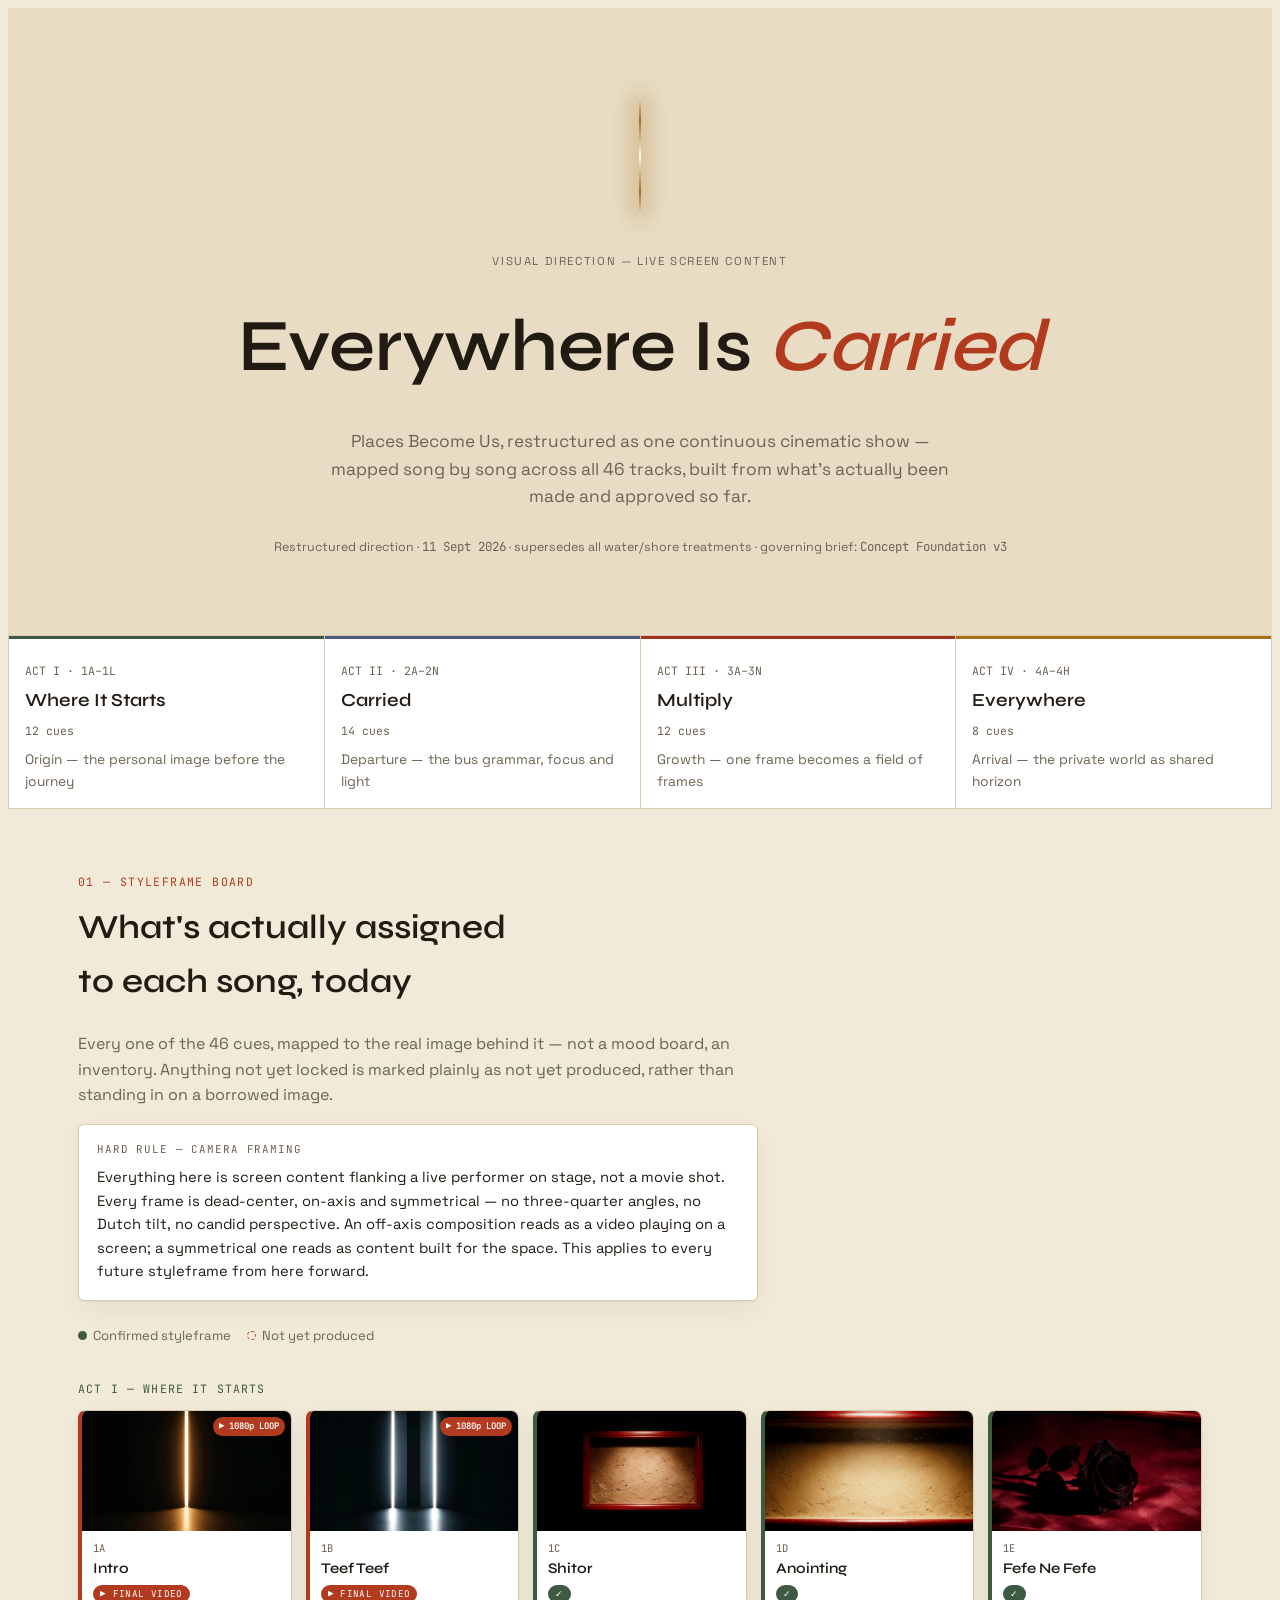
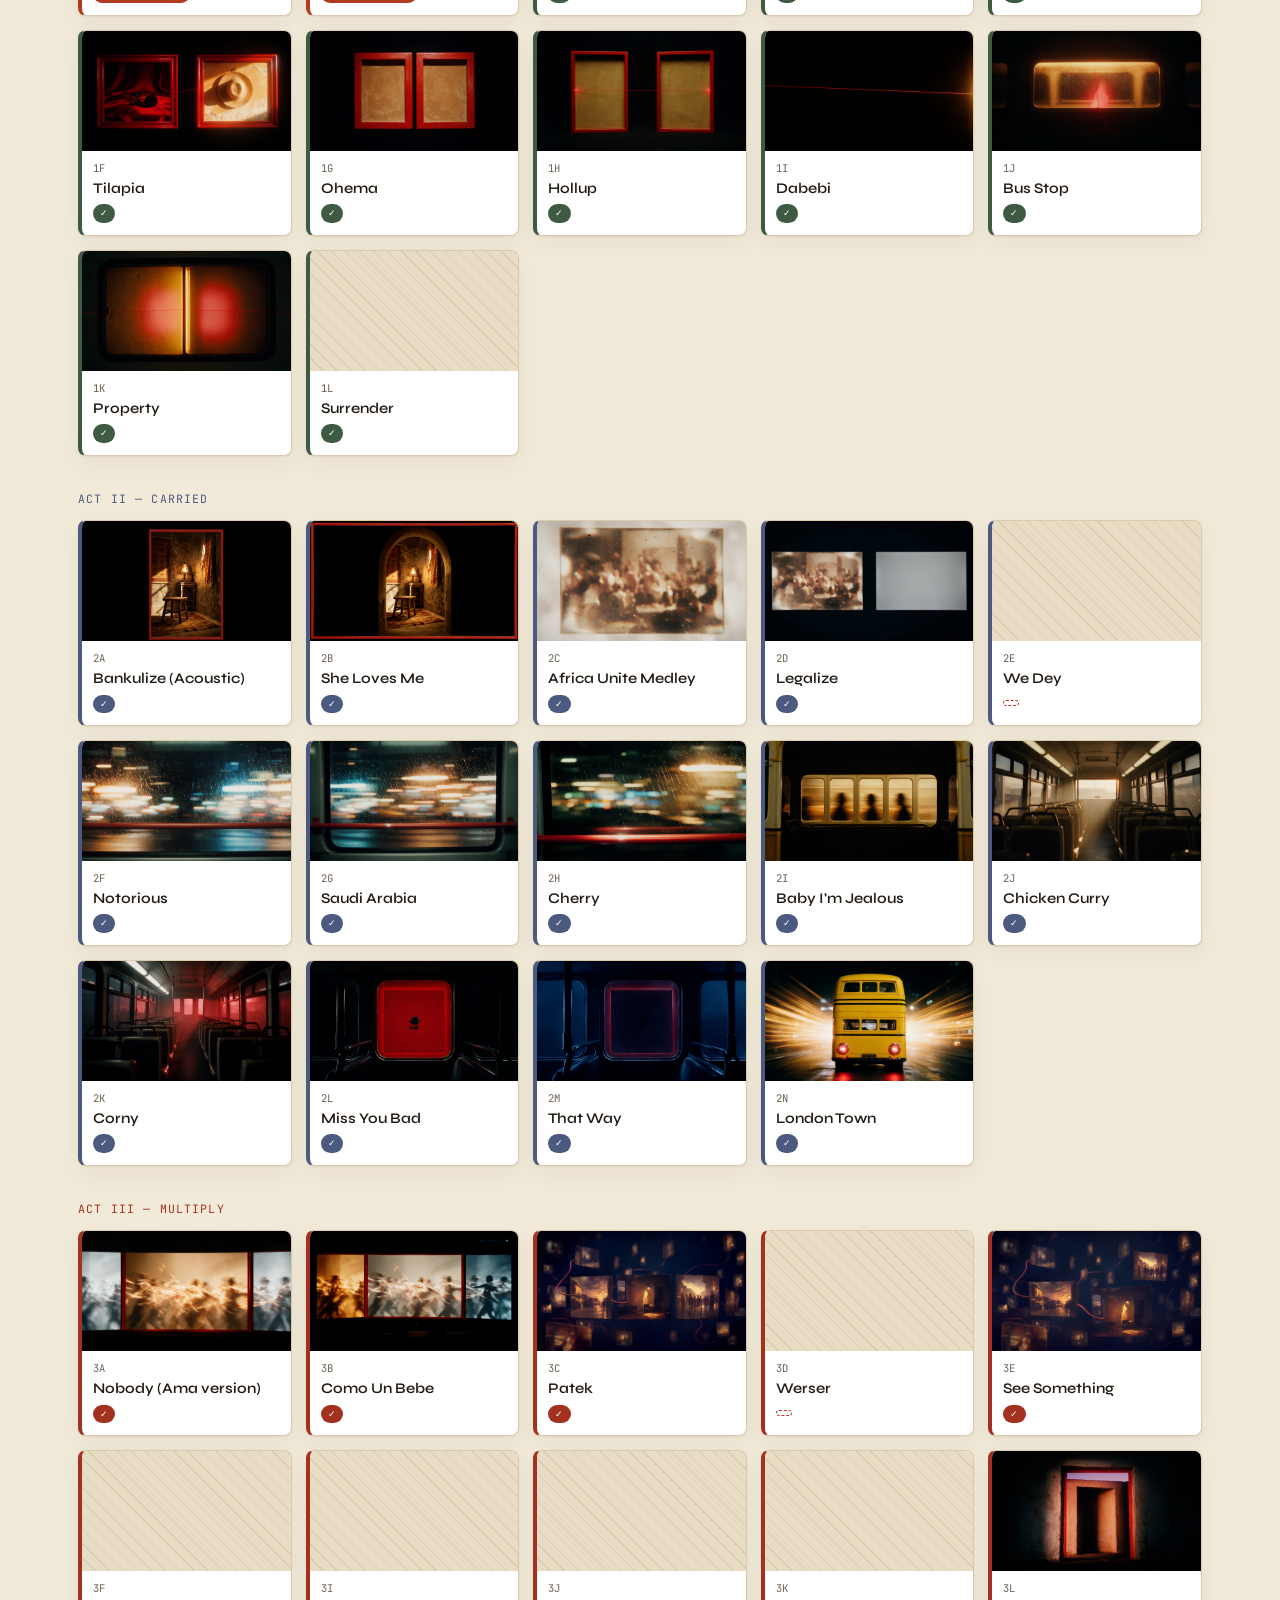
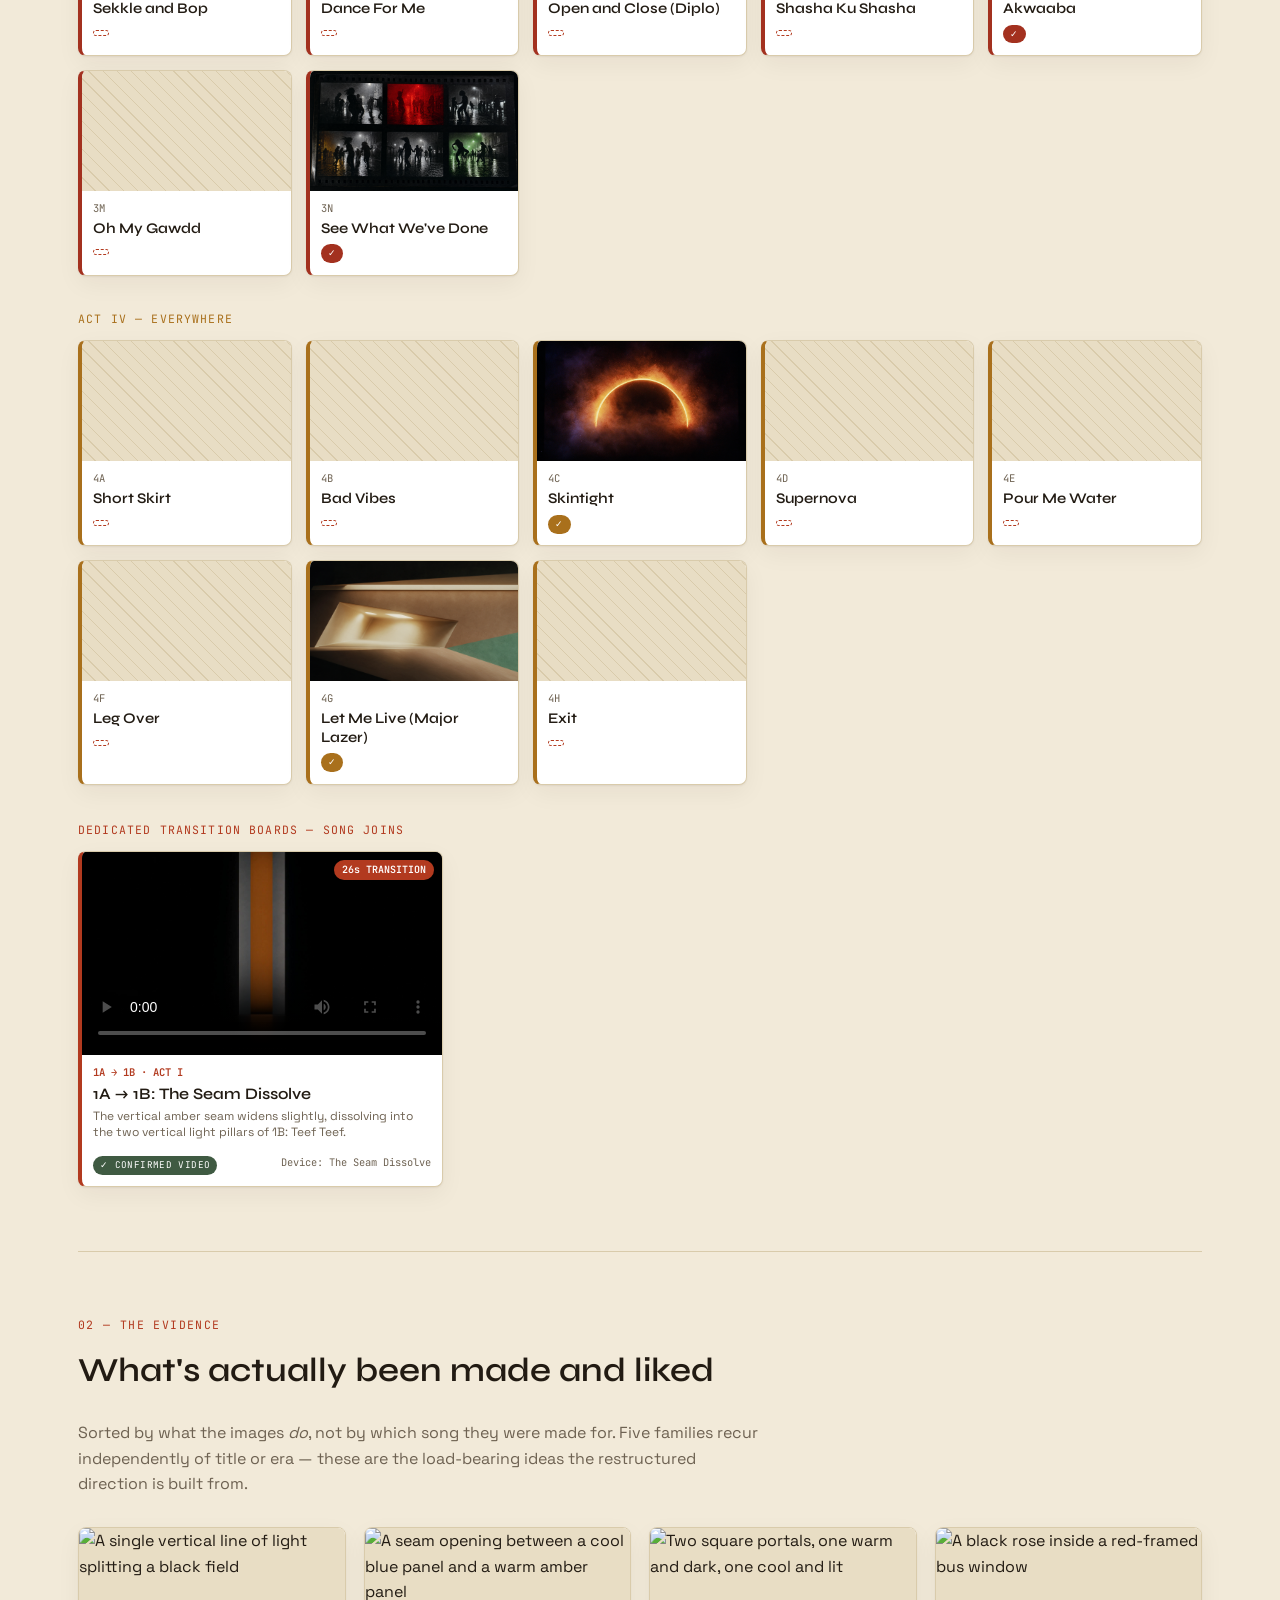
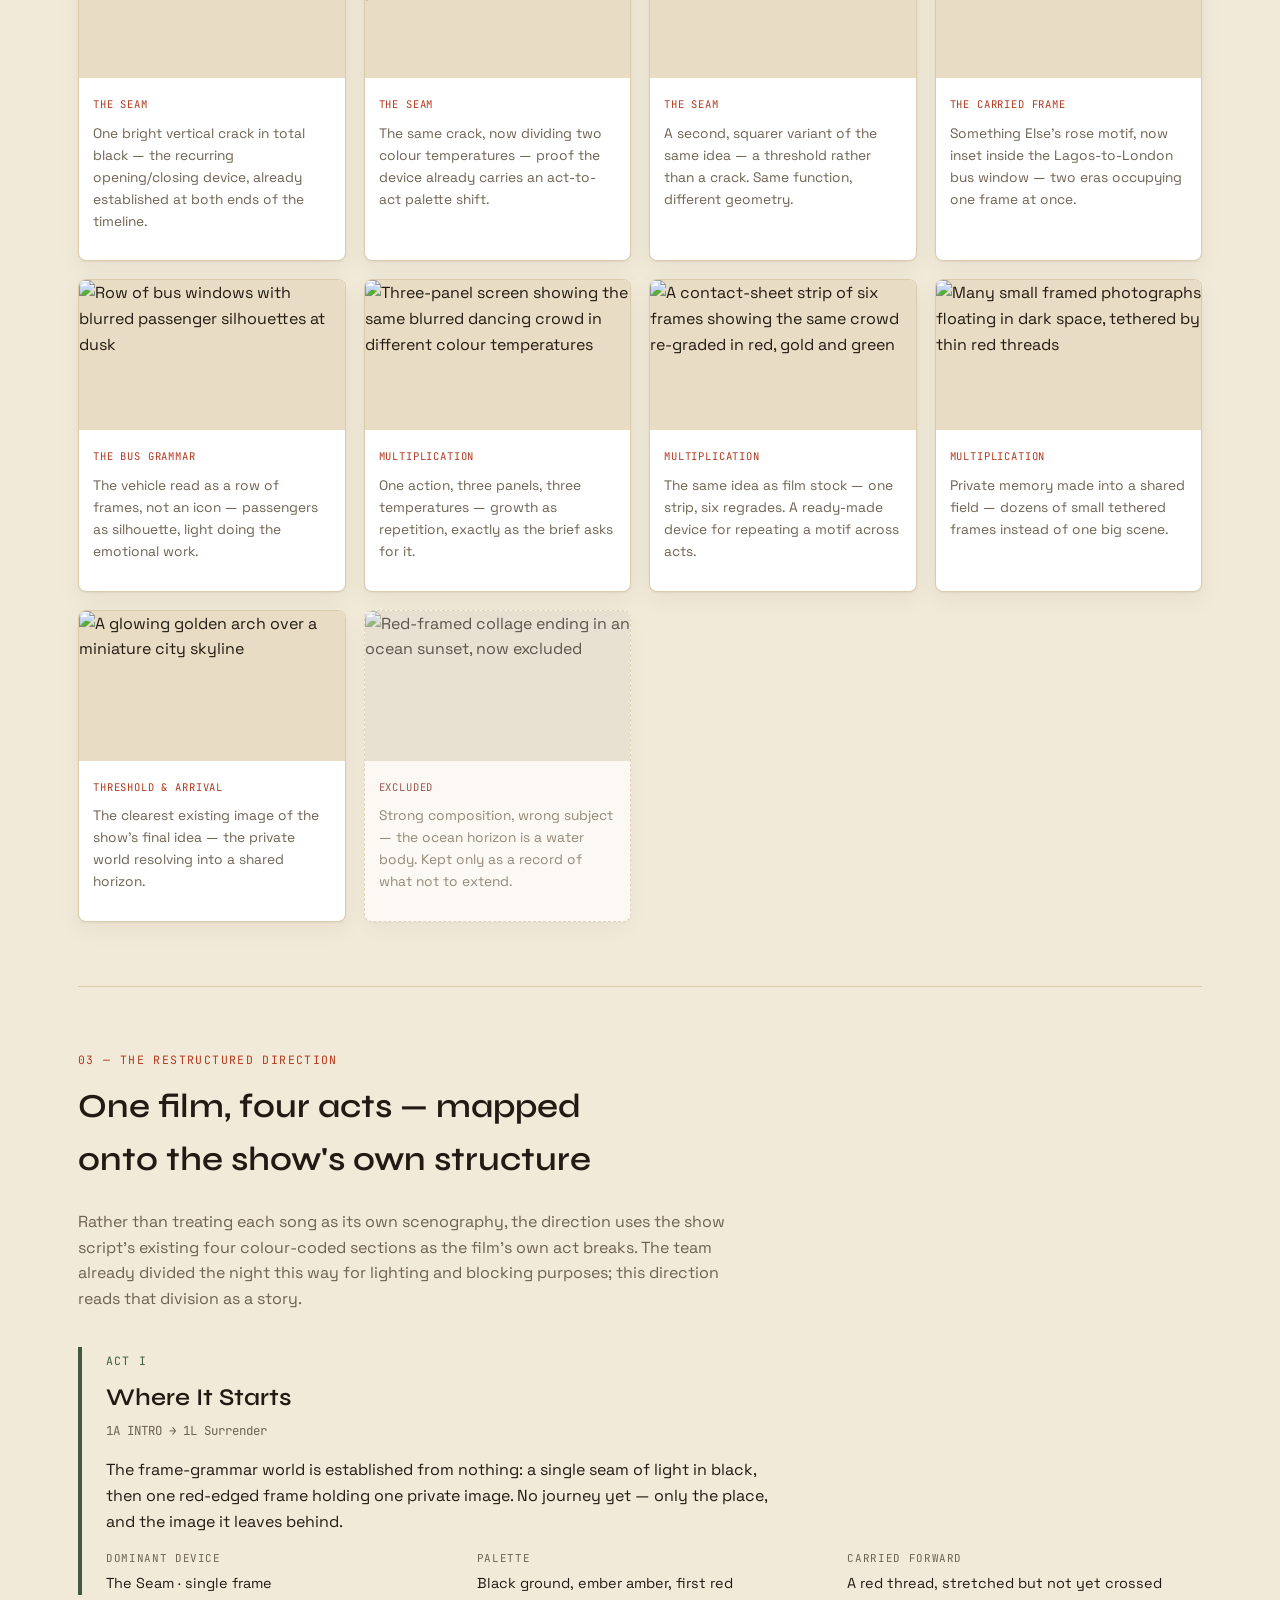
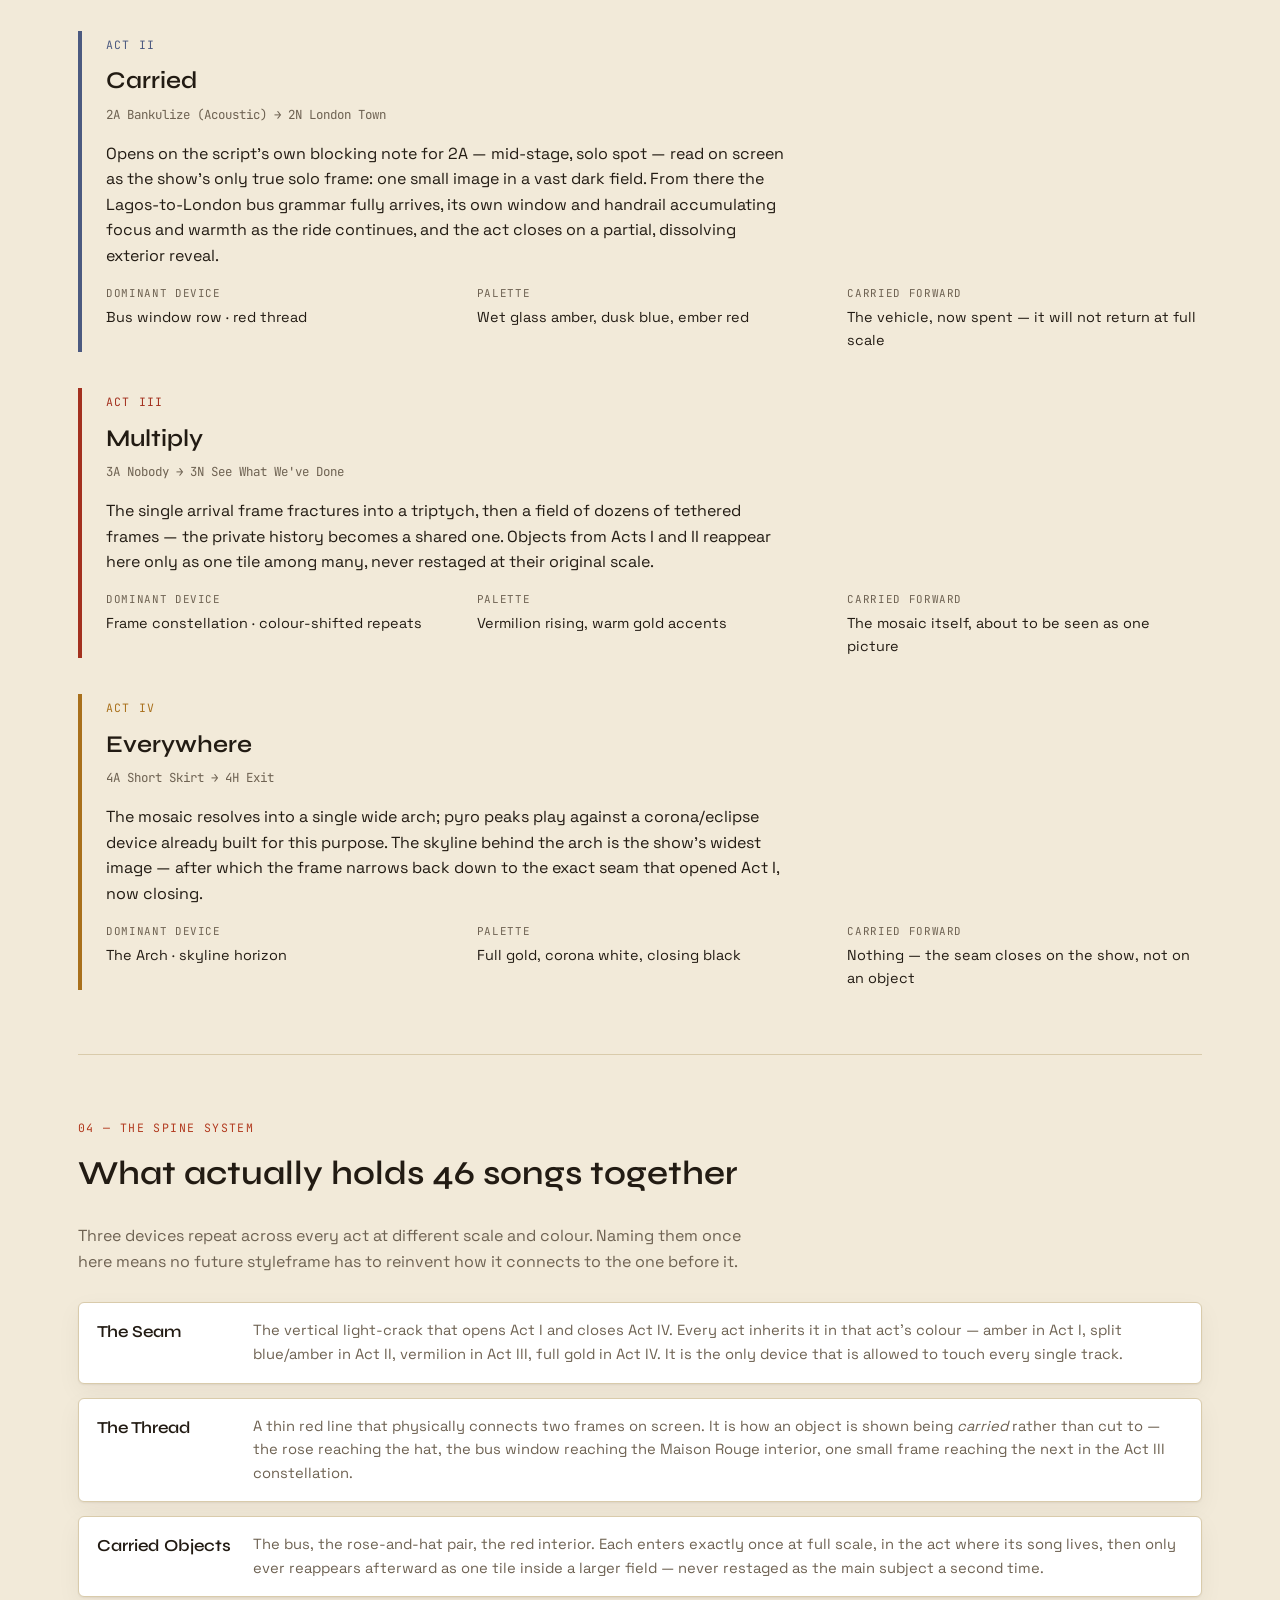
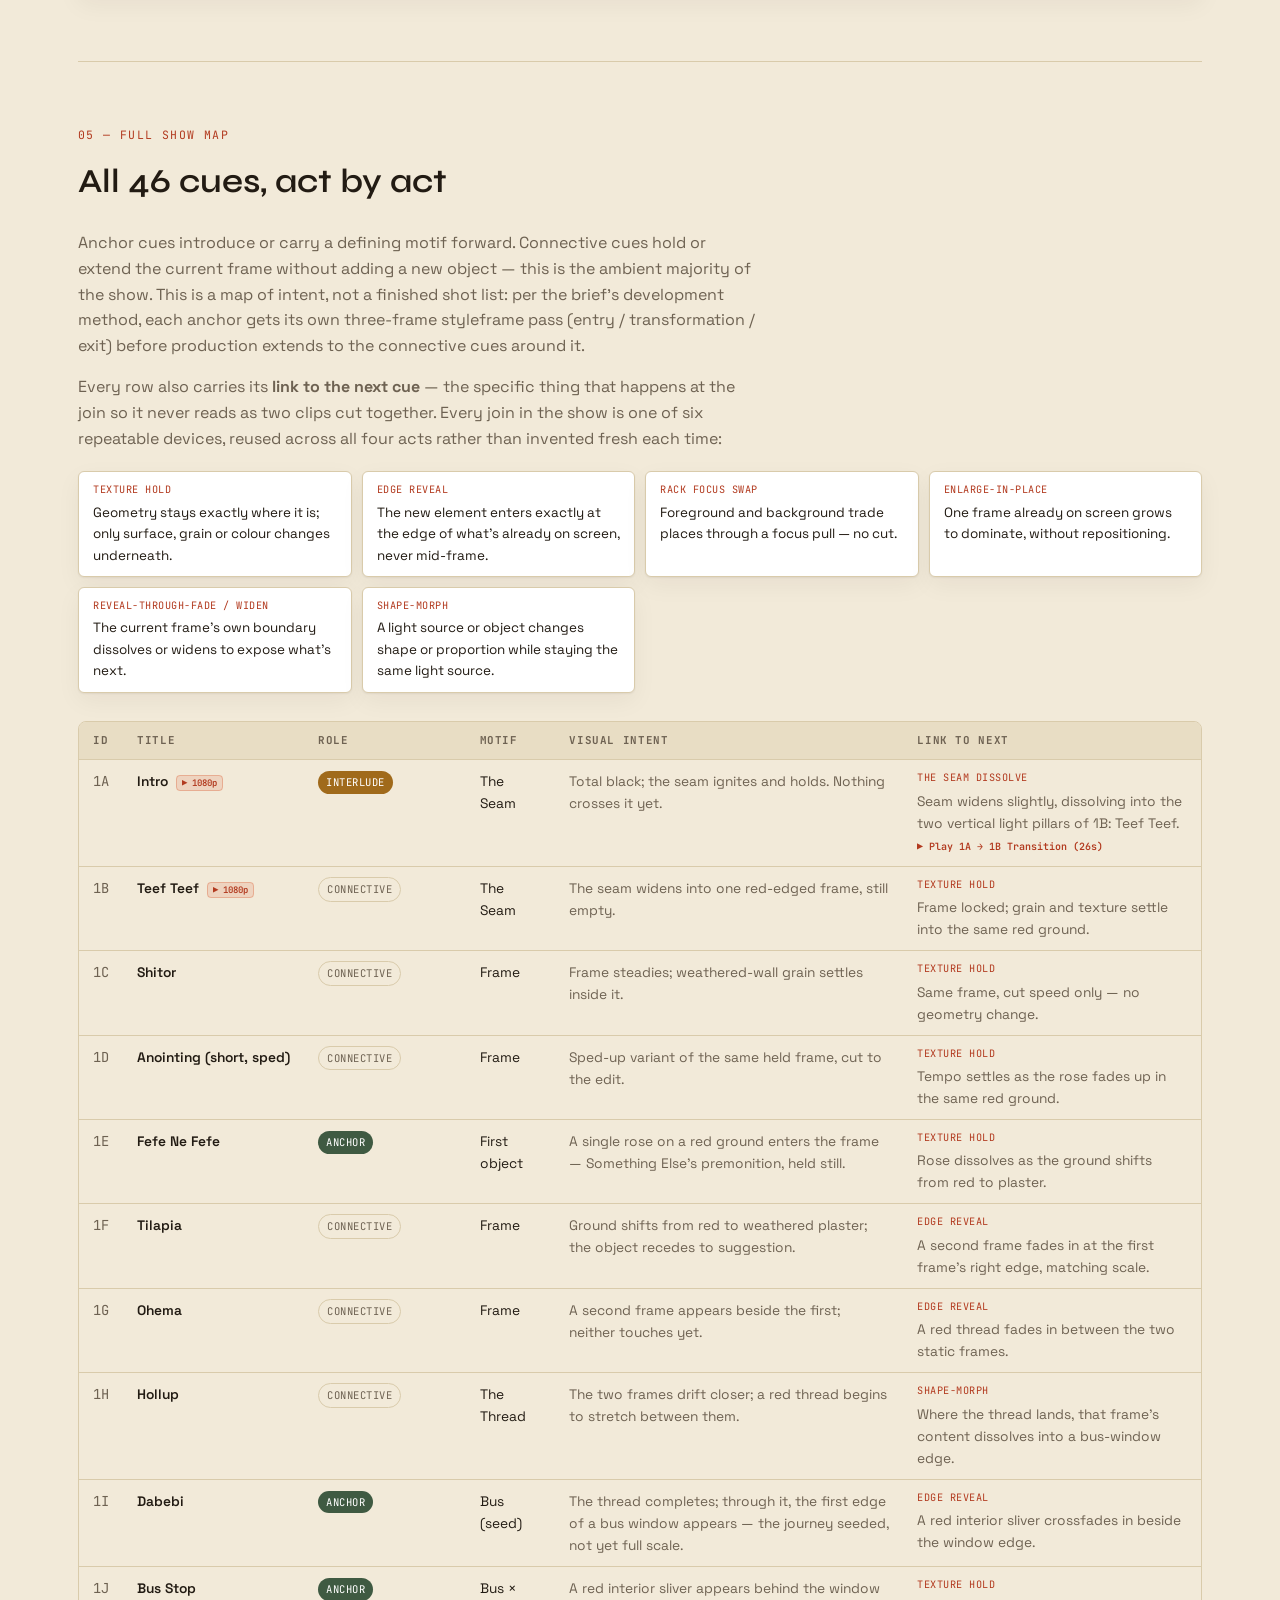
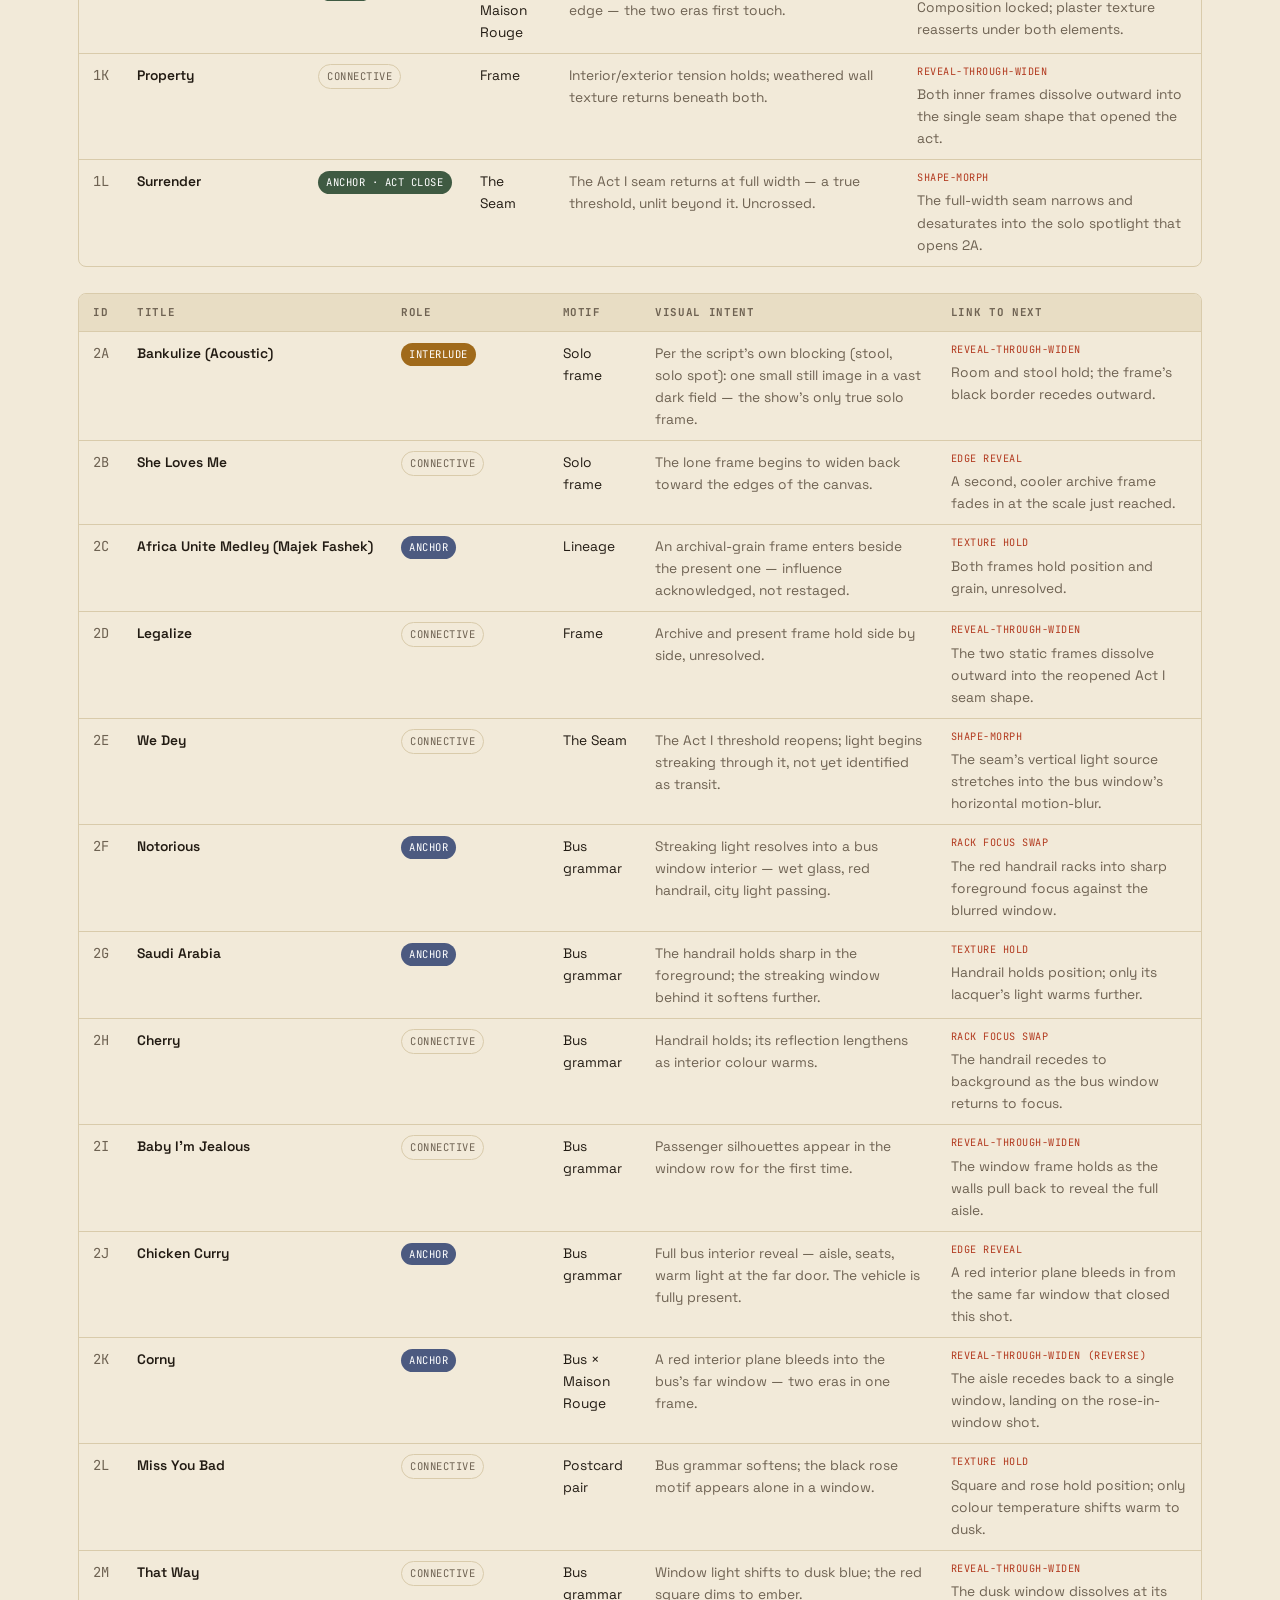
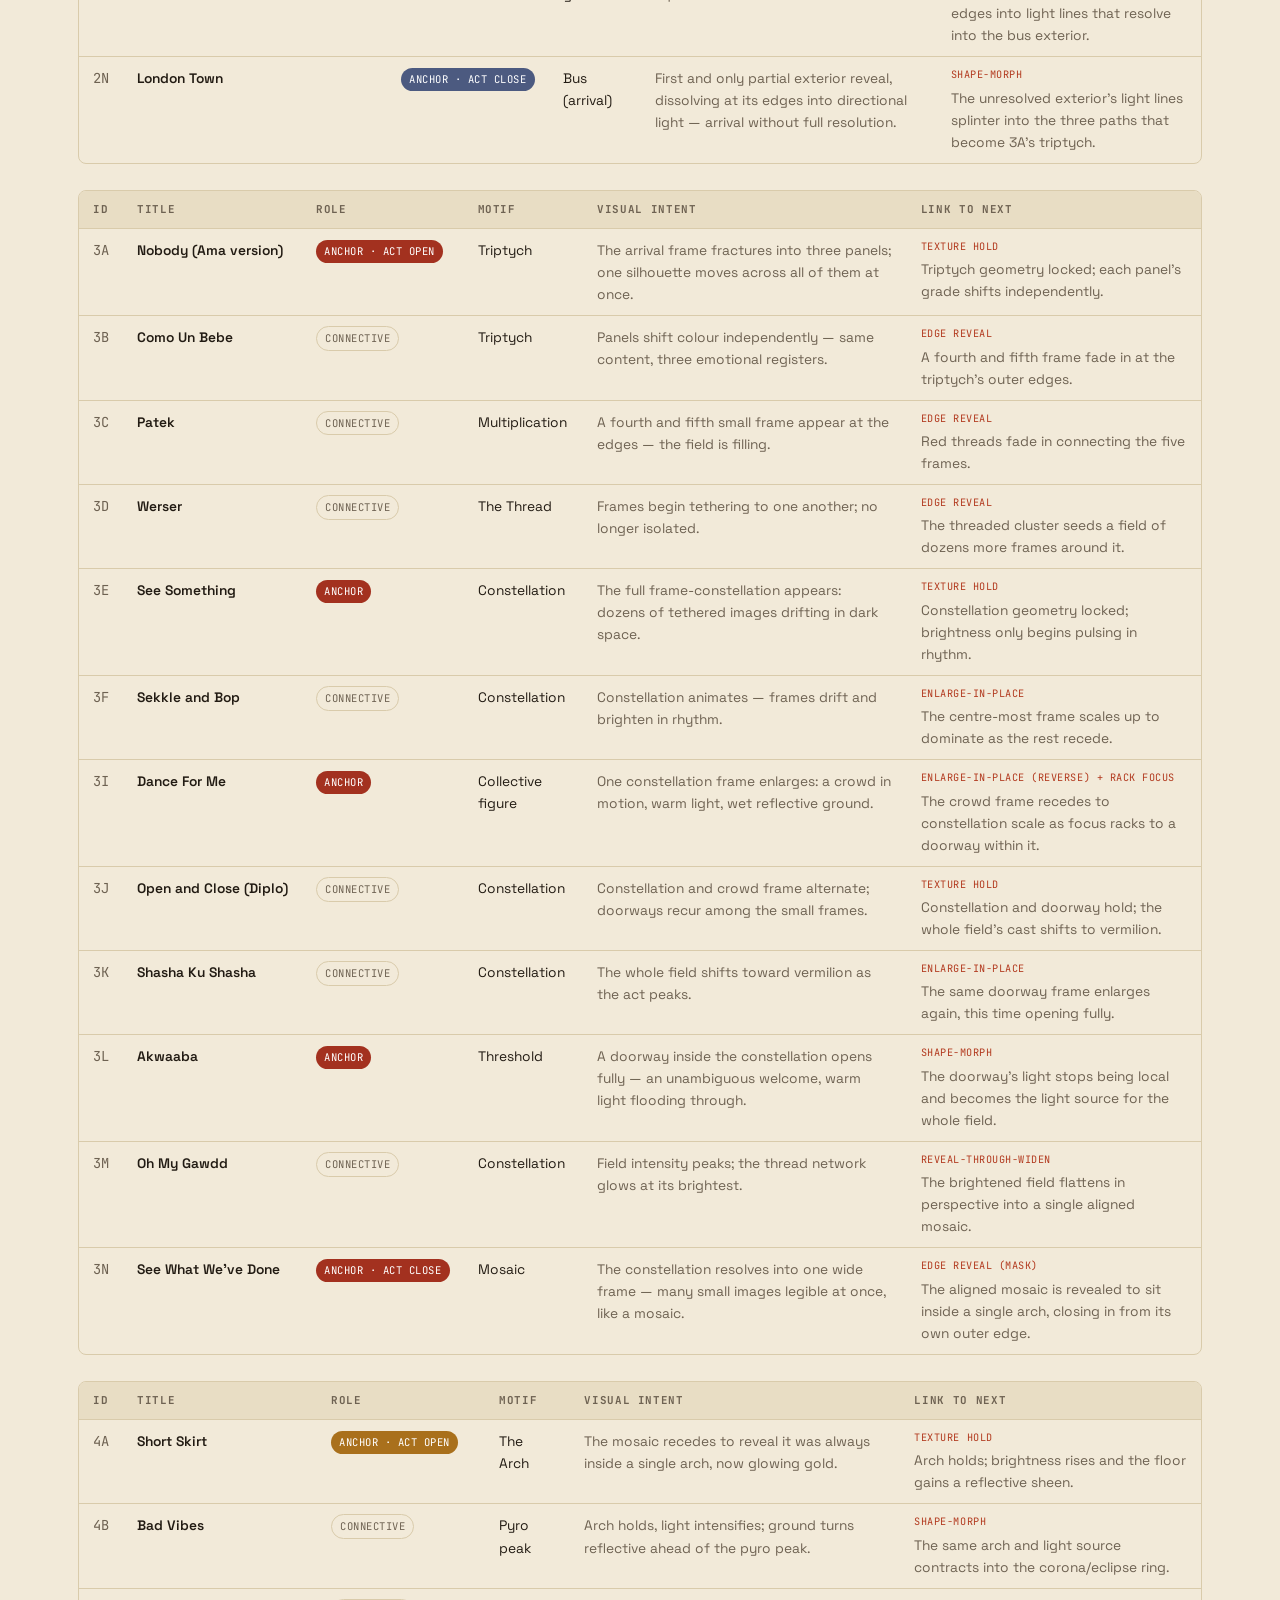
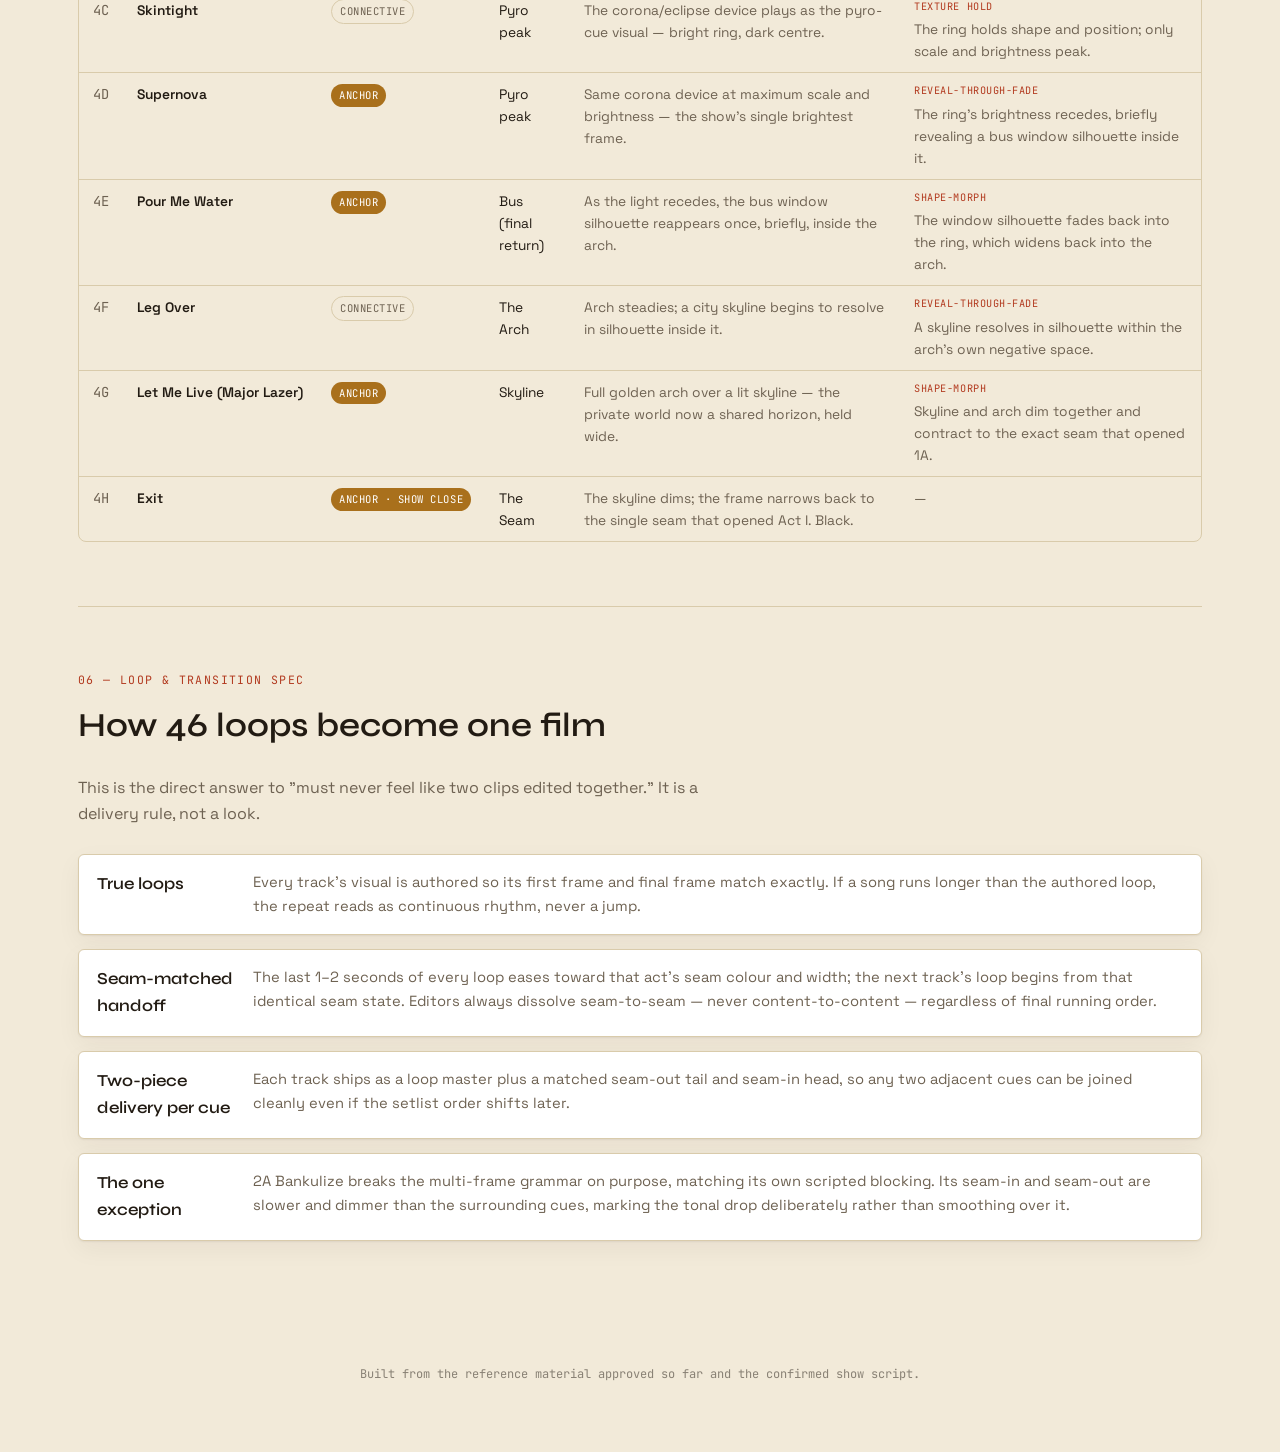
==== everywhere-is-carried.html @ 82259cdb "Add final video loops (1A, 1B) and dedicated Transition Board (1A -> 1B)" ====
<!DOCTYPE html>
<html lang="en">
<head>
  <meta charset="utf-8" />
  <meta name="viewport" content="width=device-width, initial-scale=1" />
<title>Everywhere Is Carried</title>
<link rel="preconnect" href="https://fonts.googleapis.com">
<link rel="preconnect" href="https://fonts.gstatic.com" crossorigin>
<link href="https://fonts.googleapis.com/css2?family=JetBrains+Mono:wght@300;400;500;600&family=Space+Grotesk:wght@300;400;500;600;700&family=Syne:wght@400;500;600;700;800&display=swap" rel="stylesheet">
<style>
  :root{
    --bg:#f2ead9;
    --bg-raised:#ffffff;
    --bg-sunken:#e8ddc4;
    --ink:#221b13;
    --ink-dim:#6e6252;
    --rule:#d9cbab;
    --vermilion:#b23a1f;
    --red:#7c1c1c;
    --amber:#a06a1b;
    --dusk:#3d5266;
    --act1:#3f5a42;
    --act2:#4c5a80;
    --act3:#a3311f;
    --act4:#a9701c;
    --chip-bg: rgba(0,0,0,.05);
    --shadow: 0 1px 2px rgba(30,20,10,.06), 0 8px 24px rgba(30,20,10,.05);
  }
  @media (prefers-color-scheme: dark){
    :root:not([data-theme="light"]){
      --bg:#0b0a08;
      --bg-raised:#161310;
      --bg-sunken:#000000;
      --ink:#f1e9da;
      --ink-dim:#a89a86;
      --rule:#2b2620;
      --vermilion:#d8532a;
      --red:#c2453a;
      --amber:#e3ac52;
      --dusk:#8ea3bd;
      --act1:#7fa87f;
      --act2:#9aa8d6;
      --act3:#d8543f;
      --act4:#e3ac52;
      --chip-bg: rgba(255,255,255,.07);
      --shadow: 0 1px 2px rgba(0,0,0,.4), 0 12px 30px rgba(0,0,0,.35);
    }
  }
  :root[data-theme="dark"]{
    --bg:#0b0a08;
    --bg-raised:#161310;
    --bg-sunken:#000000;
    --ink:#f1e9da;
    --ink-dim:#a89a86;
    --rule:#2b2620;
    --vermilion:#d8532a;
    --red:#c2453a;
    --amber:#e3ac52;
    --dusk:#8ea3bd;
    --act1:#7fa87f;
    --act2:#9aa8d6;
    --act3:#d8543f;
    --act4:#e3ac52;
    --chip-bg: rgba(255,255,255,.07);
    --shadow: 0 1px 2px rgba(0,0,0,.4), 0 12px 30px rgba(0,0,0,.35);
  }

  *{box-sizing:border-box;}
  body{
    background:var(--bg);
    color:var(--ink);
    font-family:"Space Grotesk",-apple-system,BlinkMacSystemFont,sans-serif;
    line-height:1.6;
    -webkit-font-smoothing:antialiased;
  }
  h1,h2,h3{
    font-family:"Syne",sans-serif;
    text-wrap:balance;
    font-weight:600;
    margin:0;
  }
  .mono{font-family:"JetBrains Mono",ui-monospace,monospace;}
  a{color:inherit;}

  .wrap{max-width:1180px;margin:0 auto;padding:0 28px;}
  .prose{max-width:680px;}

  /* ---------- HERO ---------- */
  .hero{
    background:var(--bg-sunken);
    border-bottom:1px solid var(--rule);
    padding:88px 28px 64px;
    position:relative;
    overflow:hidden;
  }
  .hero-inner{max-width:1180px;margin:0 auto;position:relative;}
  .seam{
    width:2px;
    height:0;
    margin:0 auto 36px;
    background:linear-gradient(to bottom, transparent, var(--amber) 20%, #fff8ea 50%, var(--amber) 80%, transparent);
    box-shadow:0 0 24px 2px var(--amber);
    animation:seam-open 1.3s cubic-bezier(.2,.8,.2,1) forwards;
  }
  @keyframes seam-open{
    0%{height:0; opacity:0;}
    40%{opacity:1;}
    100%{height:120px; opacity:1;}
  }
  .eyebrow{
    font-size:.72rem;
    letter-spacing:.14em;
    text-transform:uppercase;
    color:var(--ink-dim);
    text-align:center;
    margin-bottom:18px;
    opacity:0;
    animation:fade-up .8s ease .9s forwards;
  }
  .hero h1{
    font-size:clamp(2.6rem,6vw,4.6rem);
    text-align:center;
    letter-spacing:-.01em;
    opacity:0;
    animation:fade-up .9s ease 1.05s forwards;
  }
  .hero h1 em{font-style:italic; color:var(--vermilion);}
  .hero-sub{
    text-align:center;
    max-width:620px;
    margin:22px auto 0;
    font-size:1.08rem;
    color:var(--ink-dim);
    opacity:0;
    animation:fade-up .9s ease 1.2s forwards;
  }
  .hero-meta{
    text-align:center;
    margin-top:26px;
    font-size:.78rem;
    color:var(--ink-dim);
    opacity:0;
    animation:fade-up .9s ease 1.35s forwards;
  }
  .hero-meta .mono{color:var(--ink-dim);}
  @keyframes fade-up{from{opacity:0; transform:translateY(8px);} to{opacity:1; transform:translateY(0);}}
  @media (prefers-reduced-motion: reduce){
    .seam,.eyebrow,.hero h1,.hero-sub,.hero-meta{animation:none !important; opacity:1 !important; height:120px !important; transform:none !important;}
  }

  /* ---------- ACT LEGEND ---------- */
  .legend{
    display:grid;
    grid-template-columns:repeat(4,1fr);
    gap:1px;
    background:var(--rule);
    border:1px solid var(--rule);
    margin:-1px 0 0;
  }
  .legend a{
    display:block;
    background:var(--bg-raised);
    padding:18px 16px 16px;
    text-decoration:none;
    border-top:3px solid var(--act-c);
  }
  .legend .num{font-family:"JetBrains Mono"; font-size:.72rem; color:var(--ink-dim);}
  .legend .name{font-family:"Syne"; font-weight:600; font-size:1.15rem; margin-top:4px;}
  .legend .range{font-family:"JetBrains Mono"; font-size:.72rem; color:var(--ink-dim); margin-top:6px;}
  .legend .phase{font-size:.86rem; color:var(--ink-dim); margin-top:8px;}

  /* ---------- SECTIONS ---------- */
  section{padding:64px 0;border-bottom:1px solid var(--rule);}
  section:last-of-type{border-bottom:none;}
  .kicker{
    font-family:"JetBrains Mono";
    font-size:.72rem;
    letter-spacing:.12em;
    text-transform:uppercase;
    color:var(--vermilion);
    margin-bottom:10px;
  }
  section h2{font-size:clamp(1.6rem,3vw,2.1rem); margin-bottom:22px;}
  section p{color:var(--ink); max-width:680px;}
  section p.dim{color:var(--ink-dim);}

  .constraint-grid{
    display:grid;
    grid-template-columns:repeat(auto-fit,minmax(220px,1fr));
    gap:14px;
    margin-top:26px;
  }
  .constraint{
    background:var(--bg-raised);
    border:1px solid var(--rule);
    border-radius:6px;
    padding:16px 18px;
    box-shadow:var(--shadow);
  }
  .constraint .tag{
    font-family:"JetBrains Mono";font-size:.68rem;letter-spacing:.08em;text-transform:uppercase;
    color:var(--ink-dim); margin-bottom:8px; display:block;
  }
  .constraint.no .tag{color:var(--red);}
  .constraint.yes .tag{color:var(--act1);}
  .constraint p{font-size:.92rem;margin:0;color:var(--ink);max-width:none;}
  .constraint ul.links{list-style:none;margin:10px 0 0;padding:0;display:flex;flex-direction:column;gap:9px;}
  .constraint ul.links li{font-size:.86rem;line-height:1.35;}
  .constraint ul.links a{color:var(--ink);text-decoration:underline;text-decoration-color:var(--rule);text-underline-offset:2px;}
  .constraint ul.links .plat{font-family:"JetBrains Mono";font-size:.62rem;letter-spacing:.06em;text-transform:uppercase;color:var(--vermilion);margin-right:6px;}
  .constraint ul.links .note{display:block;color:var(--ink-dim);font-size:.8rem;margin-top:2px;}
  .constraint.review .tag{color:var(--amber);}

  /* ---------- EVIDENCE GALLERY ---------- */
  .gallery{
    display:grid;
    grid-template-columns:repeat(auto-fill,minmax(230px,1fr));
    gap:18px;
    margin-top:30px;
  }
  figure.card{
    margin:0;
    background:var(--bg-raised);
    border:1px solid var(--rule);
    border-radius:8px;
    overflow:hidden;
    box-shadow:var(--shadow);
  }
  figure.card img{display:block;width:100%;height:150px;object-fit:cover;background:var(--bg-sunken);}
  figure.card figcaption{padding:12px 14px 15px;}
  figure.card .family{
    font-family:"JetBrains Mono";font-size:.66rem;letter-spacing:.08em;text-transform:uppercase;
    color:var(--vermilion);
  }
  figure.card .read{font-size:.86rem;color:var(--ink-dim);margin-top:6px;}
  figure.card.excluded{opacity:.72; border-style:dashed;}
  figure.card.excluded .family{color:var(--red);}
  figure.card.excluded img{filter:grayscale(.35);}

  /* ---------- ACT DETAIL ---------- */
  .act-block{
    border-left:4px solid var(--act-c);
    padding-left:24px;
    margin-top:36px;
  }
  .act-block:first-of-type{margin-top:30px;}
  .act-block .act-label{
    font-family:"JetBrains Mono";font-size:.72rem;letter-spacing:.1em;text-transform:uppercase;
    color:var(--act-c);
  }
  .act-block h3{font-size:1.5rem;margin-top:6px;}
  .act-block .range{font-family:"JetBrains Mono";font-size:.78rem;color:var(--ink-dim);margin-top:4px;display:block;}
  .act-meta{
    display:grid;
    grid-template-columns:repeat(auto-fit,minmax(200px,1fr));
    gap:16px;
    margin-top:16px;
  }
  .act-meta div{font-size:.9rem;}
  .act-meta .label{font-family:"JetBrains Mono";font-size:.68rem;text-transform:uppercase;letter-spacing:.06em;color:var(--ink-dim);display:block;margin-bottom:4px;}

  /* ---------- SPINE DIAGRAM ---------- */
  .spine-list{list-style:none;margin:28px 0 0;padding:0;display:flex;flex-direction:column;gap:14px;}
  .spine-list li{
    background:var(--bg-raised);border:1px solid var(--rule);border-radius:6px;
    padding:16px 18px;display:grid;grid-template-columns:140px 1fr;gap:16px;box-shadow:var(--shadow);
  }
  .spine-list .name{font-family:"Syne";font-weight:600;font-size:1.05rem;}
  .spine-list p{margin:0;font-size:.92rem;color:var(--ink-dim);max-width:none;}
  @media (max-width:640px){.spine-list li{grid-template-columns:1fr;}}

  /* ---------- TABLE ---------- */
  .table-wrap{overflow-x:auto;margin-top:18px;border:1px solid var(--rule);border-radius:8px;}
  table{border-collapse:collapse;width:100%;min-width:760px;font-size:.86rem;}
  thead th{
    text-align:left;background:var(--bg-sunken);
    font-family:"JetBrains Mono";font-size:.68rem;letter-spacing:.06em;text-transform:uppercase;
    color:var(--ink-dim);padding:10px 14px;border-bottom:1px solid var(--rule);white-space:nowrap;
  }
  tbody td{padding:10px 14px;border-bottom:1px solid var(--rule);vertical-align:top;}
  tbody tr:last-child td{border-bottom:none;}
  tbody tr:hover{background:var(--chip-bg);}
  td.id{font-family:"JetBrains Mono";color:var(--ink-dim);white-space:nowrap;}
  td.title{font-weight:600;white-space:nowrap;}
  td.intent{color:var(--ink-dim);min-width:260px;}
  .chip{
    display:inline-block;font-family:"JetBrains Mono";font-size:.66rem;letter-spacing:.05em;text-transform:uppercase;
    padding:3px 8px;border-radius:20px;white-space:nowrap;
  }
  .chip.anchor{background:var(--act-c);color:var(--bg-raised);}
  .chip.connective{background:transparent;border:1px solid var(--rule);color:var(--ink-dim);}
  .chip.interlude{background:var(--amber);color:var(--bg-raised);}
  .device{font-family:"JetBrains Mono";font-size:.64rem;letter-spacing:.05em;text-transform:uppercase;color:var(--vermilion);display:block;margin-bottom:3px;}
  td.link{color:var(--ink-dim);min-width:240px;}
  .device-key{display:grid;grid-template-columns:repeat(auto-fit,minmax(230px,1fr));gap:10px;margin:20px 0 28px;}
  .device-key div{background:var(--bg-raised);border:1px solid var(--rule);border-radius:6px;padding:10px 14px;font-size:.84rem;box-shadow:var(--shadow);}

  /* ---------- STYLEFRAME BOARD ---------- */
  .sf-legend{display:flex;flex-wrap:wrap;gap:16px;margin:18px 0 8px;font-size:.82rem;color:var(--ink-dim);}
  .sf-legend span{display:inline-flex;align-items:center;gap:6px;}
  .sf-legend .dot{width:9px;height:9px;border-radius:50%;display:inline-block;}
  .sf-act-heading{margin:34px 0 4px;font-family:"JetBrains Mono";font-size:.72rem;letter-spacing:.1em;text-transform:uppercase;color:var(--act-c);}
  .sf-act-heading:first-of-type{margin-top:22px;}
  .sf-grid{display:grid;grid-template-columns:repeat(auto-fill,minmax(190px,1fr));gap:14px;margin-top:12px;}
  .sf-card{background:var(--bg-raised);border:1px solid var(--rule);border-left:4px solid var(--act-c);border-radius:8px;overflow:hidden;box-shadow:var(--shadow);}
  .sf-card img{display:block;width:100%;height:120px;object-fit:cover;background:var(--bg-sunken);}
  .sf-card .ph{width:100%;height:120px;background:repeating-linear-gradient(45deg,var(--bg-sunken),var(--bg-sunken) 9px,var(--rule) 9px,var(--rule) 10px);display:flex;align-items:center;justify-content:center;color:var(--ink-dim);font-size:.66rem;text-align:center;padding:10px;font-family:"JetBrains Mono";line-height:1.4;}
  .sf-card .meta{padding:9px 11px 11px;}
  .sf-card .sf-id{font-family:"JetBrains Mono";font-size:.66rem;color:var(--ink-dim);}
  .sf-card .sf-title{font-family:"Syne";font-weight:600;font-size:.92rem;margin-top:2px;line-height:1.25;}
  .sf-card .sf-status{display:inline-block;margin-top:7px;font-family:"JetBrains Mono";font-size:.58rem;letter-spacing:.04em;text-transform:uppercase;padding:2px 7px;border-radius:20px;}
  .sf-status.exists{background:var(--act-c);color:var(--bg-raised);}
  .sf-status.derived{border:1px solid var(--rule);color:var(--ink-dim);}
  .sf-status.pending{border:1px dashed var(--vermilion);color:var(--vermilion);}

  /* ---------- STATUS / NEXT STEPS ---------- */
  .status-list{list-style:none;margin:24px 0 0;padding:0;display:flex;flex-direction:column;gap:10px;}
  .status-list li{
    display:flex;gap:12px;align-items:flex-start;
    background:var(--bg-raised);border:1px solid var(--rule);border-radius:6px;padding:14px 16px;box-shadow:var(--shadow);
  }
  .status-dot{width:9px;height:9px;border-radius:50%;margin-top:6px;flex:none;background:var(--ink-dim);}
  .status-list li.pending .status-dot{background:var(--amber);}
  .status-list li p{margin:0;font-size:.92rem;}
  .status-list .label{font-weight:600;display:block;margin-bottom:2px;}

  ol.steps{margin:24px 0 0;padding-left:0;list-style:none;counter-reset:step;display:flex;flex-direction:column;gap:16px;}
  ol.steps li{counter-increment:step;display:grid;grid-template-columns:34px 1fr;gap:14px;}
  ol.steps li::before{
    content:counter(step);font-family:"JetBrains Mono";font-weight:600;color:var(--vermilion);
    border:1px solid var(--rule);border-radius:50%;width:34px;height:34px;display:flex;align-items:center;justify-content:center;font-size:.8rem;
  }
  ol.steps p{margin:0;font-size:.92rem;color:var(--ink-dim);}
  ol.steps .name{font-weight:600;color:var(--ink);}

  footer{padding:40px 0 60px;}
  footer p{font-size:.8rem;color:var(--ink-dim);}
</style>

<div class="hero">
  <div class="hero-inner">
    <div class="seam"></div>
    <div class="eyebrow">Visual Direction — Live Screen Content</div>
    <h1>Everywhere Is <em>Carried</em></h1>
    <p class="hero-sub">Places Become Us, restructured as one continuous cinematic show — mapped song by song across all 46 tracks, built from what's actually been made and approved so far.</p>
    <p class="hero-meta">Restructured direction · <span class="mono">11 Sept 2026</span> · supersedes all water/shore treatments · governing brief: <span class="mono">Concept Foundation v3</span></p>
  </div>
</div>

<div class="legend">
  <a href="#act-1" style="--act-c:var(--act1)"><span class="num mono">ACT I · 1A–1L</span><div class="name">Where It Starts</div><div class="range">12 cues</div><div class="phase">Origin — the personal image before the journey</div></a>
  <a href="#act-2" style="--act-c:var(--act2)"><span class="num mono">ACT II · 2A–2N</span><div class="name">Carried</div><div class="range">14 cues</div><div class="phase">Departure — the bus grammar, focus and light</div></a>
  <a href="#act-3" style="--act-c:var(--act3)"><span class="num mono">ACT III · 3A–3N</span><div class="name">Multiply</div><div class="range">12 cues</div><div class="phase">Growth — one frame becomes a field of frames</div></a>
  <a href="#act-4" style="--act-c:var(--act4)"><span class="num mono">ACT IV · 4A–4H</span><div class="name">Everywhere</div><div class="range">8 cues</div><div class="phase">Arrival — the private world as shared horizon</div></a>
</div>

<div class="wrap">

<section id="styleframes">
  <div class="kicker">01 — Styleframe Board</div>
  <h2 class="prose">What's actually assigned to each song, today</h2>
  <p class="prose dim">Every one of the 46 cues, mapped to the real image behind it — not a mood board, an inventory. Anything not yet locked is marked plainly as not yet produced, rather than standing in on a borrowed image.</p>
  <div class="constraint" style="margin:0 0 24px;max-width:680px;">
    <span class="tag">Hard rule — camera framing</span>
    <p>Everything here is screen content flanking a live performer on stage, not a movie shot. Every frame is dead-center, on-axis and symmetrical — no three-quarter angles, no Dutch tilt, no candid perspective. An off-axis composition reads as a video playing on a screen; a symmetrical one reads as content built for the space. This applies to every future styleframe from here forward.</p>
  </div>
  <div class="sf-legend">
    <span><span class="dot" style="background:var(--act1)"></span>Confirmed styleframe</span>
    <span><span class="dot" style="background:transparent;border:1px dashed var(--vermilion)"></span>Not yet produced</span>
  </div>

  <div class="sf-act-heading" style="--act-c:var(--act1)">Act I — Where It Starts</div>
  <div class="sf-grid" style="--act-c:var(--act1)">
    <div class="sf-card" style="border-left-color:var(--vermilion);">
      <div style="position:relative;height:120px;background:#000;overflow:hidden;">
        <video src="./assets/mr-eazi/videos/cues/1A_intro_loop1.mp4" poster="./assets/mr-eazi/videos/posters/1A_intro_loop1_poster.jpg" autoplay loop muted playsinline style="width:100%;height:100%;object-fit:cover;"></video>
        <span style="position:absolute;top:6px;right:6px;background:var(--vermilion);color:#fff;font-family:'JetBrains Mono',monospace;font-size:9px;padding:2px 6px;border-radius:10px;font-weight:600;">▶ 1080p LOOP</span>
      </div>
      <div class="meta"><div class="sf-id">1A</div><div class="sf-title">Intro</div><span class="sf-status exists" style="background:var(--vermilion);">▶ FINAL VIDEO</span></div>
    </div>
    <div class="sf-card" style="border-left-color:var(--vermilion);">
      <div style="position:relative;height:120px;background:#000;overflow:hidden;">
        <video src="./assets/mr-eazi/videos/cues/1B_teef_teef.mp4" poster="./assets/mr-eazi/videos/posters/1B_teef_teef_poster.jpg" autoplay loop muted playsinline style="width:100%;height:100%;object-fit:cover;"></video>
        <span style="position:absolute;top:6px;right:6px;background:var(--vermilion);color:#fff;font-family:'JetBrains Mono',monospace;font-size:9px;padding:2px 6px;border-radius:10px;font-weight:600;">▶ 1080p LOOP</span>
      </div>
      <div class="meta"><div class="sf-id">1B</div><div class="sf-title">Teef Teef</div><span class="sf-status exists" style="background:var(--vermilion);">▶ FINAL VIDEO</span></div>
    </div>
    <div class="sf-card"><img src="./assets/mr-eazi/cues/1C_shitor.png" alt="Weathered plaster ground resolved inside the frame"><div class="meta"><div class="sf-id">1C</div><div class="sf-title">Shitor</div><span class="sf-status exists">✓</span></div></div>
    <div class="sf-card"><img src="./assets/mr-eazi/cues/1D_anointing.png" alt="Plaster ground caught mid-flicker"><div class="meta"><div class="sf-id">1D</div><div class="sf-title">Anointing</div><span class="sf-status exists">✓</span></div></div>
    <div class="sf-card"><img src="./assets/mr-eazi/cues/1E_fefe_ne_fefe.png" alt="Extreme close-up of the rose on red silk"><div class="meta"><div class="sf-id">1E</div><div class="sf-title">Fefe Ne Fefe</div><span class="sf-status exists">✓</span></div></div>
    <div class="sf-card"><img src="./assets/mr-eazi/cues/1F_tilapia.png" alt="Rose and hat frame pair, dedicated generation"><div class="meta"><div class="sf-id">1F</div><div class="sf-title">Tilapia</div><span class="sf-status exists">✓</span></div></div>
    <div class="sf-card"><img src="./assets/mr-eazi/cues/1G_ohema.png" alt="Two identical empty plaster frames side by side"><div class="meta"><div class="sf-id">1G</div><div class="sf-title">Ohema</div><span class="sf-status exists">✓</span></div></div>
    <div class="sf-card"><img src="./assets/mr-eazi/cues/1H_hollup.png" alt="The two frames now joined by a taut glowing red thread"><div class="meta"><div class="sf-id">1H</div><div class="sf-title">Hollup</div><span class="sf-status exists">✓</span></div></div>
    <div class="sf-card"><img src="./assets/mr-eazi/cues/1I_dabebi.png" alt="Red thread meeting a rain-streaked bus window edge"><div class="meta"><div class="sf-id">1I</div><div class="sf-title">Dabebi</div><span class="sf-status exists">✓</span></div></div>
    <div class="sf-card"><img src="./assets/mr-eazi/cues/1J_bus_stop.png" alt="Bus window with a red interior glow rising behind it"><div class="meta"><div class="sf-id">1J</div><div class="sf-title">Bus Stop</div><span class="sf-status exists">✓</span></div></div>
    <div class="sf-card"><img src="./assets/mr-eazi/cues/1K_property.png" alt="Window and red glow settled, plaster texture visible beneath"><div class="meta"><div class="sf-id">1K</div><div class="sf-title">Property</div><span class="sf-status exists">✓</span></div></div>
    <div class="sf-card"><div class="ph"></div><div class="meta"><div class="sf-id">1L</div><div class="sf-title">Surrender</div><span class="sf-status exists">✓</span></div></div>
  </div>

  <div class="sf-act-heading" style="--act-c:var(--act2)">Act II — Carried</div>
  <div class="sf-grid" style="--act-c:var(--act2)">
    <div class="sf-card"><img src="./assets/mr-eazi/cues/2A_bankulize.jpg" alt="Empty stool, alcove"><div class="meta"><div class="sf-id">2A</div><div class="sf-title">Bankulize (Acoustic)</div><span class="sf-status exists">✓</span></div></div>
    <div class="sf-card"><img src="./assets/mr-eazi/cues/2B_she_loves_me.png" alt="Arched alcove, red border pulled back toward canvas edge"><div class="meta"><div class="sf-id">2B</div><div class="sf-title">She Loves Me</div><span class="sf-status exists">✓</span></div></div>
    <div class="sf-card"><img src="./assets/mr-eazi/cues/2C_africa_unite.png" alt="Aged degraded archival film frame"><div class="meta"><div class="sf-id">2C</div><div class="sf-title">Africa Unite Medley</div><span class="sf-status exists">✓</span></div></div>
    <div class="sf-card"><img src="./assets/mr-eazi/cues/2D_legalize.png" alt="Archival frame beside a clean present-day frame"><div class="meta"><div class="sf-id">2D</div><div class="sf-title">Legalize</div><span class="sf-status exists">✓</span></div></div>
    <div class="sf-card"><div class="ph"></div><div class="meta"><div class="sf-id">2E</div><div class="sf-title">We Dey</div><span class="sf-status pending"></span></div></div>
    <div class="sf-card"><img src="./assets/mr-eazi/cues/2F_notorious.png" alt="Dead-center bus window, rain streaks, level red handrail"><div class="meta"><div class="sf-id">2F</div><div class="sf-title">Notorious</div><span class="sf-status exists">✓</span></div></div>
    <div class="sf-card"><img src="./assets/mr-eazi/cues/2G_saudi_arabia.png" alt="Bus window, red handrail racked into sharp foreground focus"><div class="meta"><div class="sf-id">2G</div><div class="sf-title">Saudi Arabia</div><span class="sf-status exists">✓</span></div></div>
    <div class="sf-card"><img src="./assets/mr-eazi/cues/2H_cherry.png" alt="Bus window, handrail catching warmer light and a longer reflection"><div class="meta"><div class="sf-id">2H</div><div class="sf-title">Cherry</div><span class="sf-status exists">✓</span></div></div>
    <div class="sf-card"><img src="./assets/mr-eazi/cues/2I_baby_im_jealous.png" alt="Passenger silhouettes in window row"><div class="meta"><div class="sf-id">2I</div><div class="sf-title">Baby I'm Jealous</div><span class="sf-status exists">✓</span></div></div>
    <div class="sf-card"><img src="./assets/mr-eazi/cues/2J_chicken_curry.png" alt="Symmetrical bus aisle, warm light at rear door"><div class="meta"><div class="sf-id">2J</div><div class="sf-title">Chicken Curry</div><span class="sf-status exists">✓</span></div></div>
    <div class="sf-card"><img src="./assets/mr-eazi/cues/2K_corny.png" alt="Bus aisle, red glow spreading from rear door"><div class="meta"><div class="sf-id">2K</div><div class="sf-title">Corny</div><span class="sf-status exists">✓</span></div></div>
    <div class="sf-card"><img src="./assets/mr-eazi/cues/2L_miss_you_bad.png" alt="Black rose in red bus window"><div class="meta"><div class="sf-id">2L</div><div class="sf-title">Miss You Bad</div><span class="sf-status exists">✓</span></div></div>
    <div class="sf-card"><img src="./assets/mr-eazi/cues/2M_that_way.png" alt="Red-bordered square with black rose, shifted toward dusk blue"><div class="meta"><div class="sf-id">2M</div><div class="sf-title">That Way</div><span class="sf-status exists">✓</span></div></div>
    <div class="sf-card"><img src="./assets/mr-eazi/cues/2N_london_town.png" alt="Dead-center rear view of the Lagos to London bus, dissolving into light streaks"><div class="meta"><div class="sf-id">2N</div><div class="sf-title">London Town</div><span class="sf-status exists">✓</span></div></div>
  </div>

  <div class="sf-act-heading" style="--act-c:var(--act3)">Act III — Multiply</div>
  <div class="sf-grid" style="--act-c:var(--act3)">
    <div class="sf-card"><img src="./assets/mr-eazi/cues/3A_nobody.jpg" alt="Triptych, dancers"><div class="meta"><div class="sf-id">3A</div><div class="sf-title">Nobody (Ama version)</div><span class="sf-status exists">✓</span></div></div>
    <div class="sf-card"><img src="./assets/mr-eazi/cues/3B_como_un_bebe.png" alt="Triptych, panels drifting to independent colour grades"><div class="meta"><div class="sf-id">3B</div><div class="sf-title">Como Un Bebe</div><span class="sf-status exists">✓</span></div></div>
    <div class="sf-card"><img src="./assets/mr-eazi/cues/3C_patek.png" alt="Triptych with two small frames fading in at outer edges"><div class="meta"><div class="sf-id">3C</div><div class="sf-title">Patek</div><span class="sf-status exists">✓</span></div></div>
    <div class="sf-card"><div class="ph"></div><div class="meta"><div class="sf-id">3D</div><div class="sf-title">Werser</div><span class="sf-status pending"></span></div></div>
    <div class="sf-card"><img src="./assets/mr-eazi/cues/3E_see_something.png" alt="Frame constellation"><div class="meta"><div class="sf-id">3E</div><div class="sf-title">See Something</div><span class="sf-status exists">✓</span></div></div>
    <div class="sf-card"><div class="ph"></div><div class="meta"><div class="sf-id">3F</div><div class="sf-title">Sekkle and Bop</div><span class="sf-status pending"></span></div></div>
    <div class="sf-card"><div class="ph"></div><div class="meta"><div class="sf-id">3I</div><div class="sf-title">Dance For Me</div><span class="sf-status pending"></span></div></div>
    <div class="sf-card"><div class="ph"></div><div class="meta"><div class="sf-id">3J</div><div class="sf-title">Open and Close (Diplo)</div><span class="sf-status pending"></span></div></div>
    <div class="sf-card"><div class="ph"></div><div class="meta"><div class="sf-id">3K</div><div class="sf-title">Shasha Ku Shasha</div><span class="sf-status pending"></span></div></div>
    <div class="sf-card"><img src="./assets/mr-eazi/cues/3L_akwaaba.png" alt="Red-framed doorway opening onto warm light beyond"><div class="meta"><div class="sf-id">3L</div><div class="sf-title">Akwaaba</div><span class="sf-status exists">✓</span></div></div>
    <div class="sf-card"><div class="ph"></div><div class="meta"><div class="sf-id">3M</div><div class="sf-title">Oh My Gawdd</div><span class="sf-status pending"></span></div></div>
    <div class="sf-card"><img src="./assets/mr-eazi/cues/3N_see_what_weve_done.png" alt="Six-panel contact sheet, stand-in for the aligned mosaic"><div class="meta"><div class="sf-id">3N</div><div class="sf-title">See What We've Done</div><span class="sf-status exists">✓</span></div></div>
  </div>

  <div class="sf-act-heading" style="--act-c:var(--act4)">Act IV — Everywhere</div>
  <div class="sf-grid" style="--act-c:var(--act4)">
    <div class="sf-card"><div class="ph"></div><div class="meta"><div class="sf-id">4A</div><div class="sf-title">Short Skirt</div><span class="sf-status pending"></span></div></div>
    <div class="sf-card"><div class="ph"></div><div class="meta"><div class="sf-id">4B</div><div class="sf-title">Bad Vibes</div><span class="sf-status pending"></span></div></div>
    <div class="sf-card"><img src="./assets/mr-eazi/cues/4C_skintight.png" alt="Eclipse corona ring"><div class="meta"><div class="sf-id">4C</div><div class="sf-title">Skintight</div><span class="sf-status exists">✓</span></div></div>
    <div class="sf-card"><div class="ph"></div><div class="meta"><div class="sf-id">4D</div><div class="sf-title">Supernova</div><span class="sf-status pending"></span></div></div>
    <div class="sf-card"><div class="ph"></div><div class="meta"><div class="sf-id">4E</div><div class="sf-title">Pour Me Water</div><span class="sf-status pending"></span></div></div>
    <div class="sf-card"><div class="ph"></div><div class="meta"><div class="sf-id">4F</div><div class="sf-title">Leg Over</div><span class="sf-status pending"></span></div></div>
    <div class="sf-card"><img src="./assets/mr-eazi/cues/4G_let_me_live.png" alt="Golden arch over skyline"><div class="meta"><div class="sf-id">4G</div><div class="sf-title">Let Me Live (Major Lazer)</div><span class="sf-status exists">✓</span></div></div>
    <div class="sf-card"><div class="ph"></div><div class="meta"><div class="sf-id">4H</div><div class="sf-title">Exit</div><span class="sf-status pending"></span></div></div>
  </div>

  <div class="sf-act-heading" style="--act-c:var(--vermilion);margin-top:36px;">Dedicated Transition Boards — Song Joins</div>
  <div class="sf-grid" style="--act-c:var(--vermilion);grid-template-columns:repeat(auto-fill,minmax(280px,1fr));">
    <div class="sf-card" style="border-left-color:var(--vermilion);border-left-width:4px;">
      <div style="position:relative;aspect-ratio:16/9;background:#000;overflow:hidden;">
        <video src="./assets/mr-eazi/videos/transitions/1A_transition_1B.mp4" poster="./assets/mr-eazi/videos/posters/1A_transition_1B_mid.jpg" controls loop playsinline style="width:100%;height:100%;object-fit:cover;"></video>
        <span style="position:absolute;top:8px;right:8px;background:var(--vermilion);color:#fff;font-family:'JetBrains Mono',monospace;font-size:10px;padding:2px 8px;border-radius:12px;font-weight:600;z-index:10;">26s TRANSITION</span>
      </div>
      <div class="meta">
        <div class="sf-id" style="color:var(--vermilion);font-weight:600;">1A → 1B · ACT I</div>
        <div class="sf-title" style="font-size:1rem;margin:3px 0 4px;">1A → 1B: The Seam Dissolve</div>
        <p style="font-size:0.75rem;line-height:1.4;margin:0 0 8px;color:var(--ink-dim);">The vertical amber seam widens slightly, dissolving into the two vertical light pillars of 1B: Teef Teef.</p>
        <div style="display:flex;align-items:center;justify-content:space-between;gap:6px;margin-top:6px;">
          <span class="sf-status exists" style="background:var(--act1);">✓ CONFIRMED VIDEO</span>
          <span style="font-family:'JetBrains Mono';font-size:0.65rem;color:var(--ink-dim);">Device: The Seam Dissolve</span>
        </div>
      </div>
    </div>
  </div>
</section>


<section id="evidence">
  <div class="kicker">02 — The Evidence</div>
  <h2 class="prose">What's actually been made and liked</h2>
  <p class="prose dim">Sorted by what the images <em>do</em>, not by which song they were made for. Five families recur independently of title or era — these are the load-bearing ideas the restructured direction is built from.</p>

  <div class="gallery">
    <figure class="card">
      <img src="./images/f19801e202f1353509b9745bca3b5cb3.jpg" alt="A single vertical line of light splitting a black field">
      <figcaption><span class="family">The Seam</span><p class="read">One bright vertical crack in total black — the recurring opening/closing device, already established at both ends of the timeline.</p></figcaption>
    </figure>
    <figure class="card">
      <img src="./images/955d049e9b62c723453ce096a8983b9e.png" alt="A seam opening between a cool blue panel and a warm amber panel">
      <figcaption><span class="family">The Seam</span><p class="read">The same crack, now dividing two colour temperatures — proof the device already carries an act-to-act palette shift.</p></figcaption>
    </figure>
    <figure class="card">
      <img src="./images/b48de59f7b3b56a488c3480e2a5b29b5.png" alt="Two square portals, one warm and dark, one cool and lit">
      <figcaption><span class="family">The Seam</span><p class="read">A second, squarer variant of the same idea — a threshold rather than a crack. Same function, different geometry.</p></figcaption>
    </figure>
    <figure class="card">
      <img src="./images/d091a144f877b54c9d00f6bf136274b6.png" alt="A black rose inside a red-framed bus window">
      <figcaption><span class="family">The Carried Frame</span><p class="read">Something Else's rose motif, now inset inside the Lagos-to-London bus window — two eras occupying one frame at once.</p></figcaption>
    </figure>
    <figure class="card">
      <img src="./images/9ee97e53e436ce5cb8969bfaf6a7b283.png" alt="Row of bus windows with blurred passenger silhouettes at dusk">
      <figcaption><span class="family">The Bus Grammar</span><p class="read">The vehicle read as a row of frames, not an icon — passengers as silhouette, light doing the emotional work.</p></figcaption>
    </figure>
    <figure class="card">
      <img src="./images/6e2980050f25be667c16519028accb4c.jpg" alt="Three-panel screen showing the same blurred dancing crowd in different colour temperatures">
      <figcaption><span class="family">Multiplication</span><p class="read">One action, three panels, three temperatures — growth as repetition, exactly as the brief asks for it.</p></figcaption>
    </figure>
    <figure class="card">
      <img src="./images/64b204fc7dcdc10257e1cbb976b950da.png" alt="A contact-sheet strip of six frames showing the same crowd re-graded in red, gold and green">
      <figcaption><span class="family">Multiplication</span><p class="read">The same idea as film stock — one strip, six regrades. A ready-made device for repeating a motif across acts.</p></figcaption>
    </figure>
    <figure class="card">
      <img src="./images/e74566f76840af2ecae8bbe333a33269.png" alt="Many small framed photographs floating in dark space, tethered by thin red threads">
      <figcaption><span class="family">Multiplication</span><p class="read">Private memory made into a shared field — dozens of small tethered frames instead of one big scene.</p></figcaption>
    </figure>
    <figure class="card">
      <img src="./images/175f78110696035fa4d7ae8e1a9f70b4.png" alt="A glowing golden arch over a miniature city skyline">
      <figcaption><span class="family">Threshold &amp; Arrival</span><p class="read">The clearest existing image of the show's final idea — the private world resolving into a shared horizon.</p></figcaption>
    </figure>
    <figure class="card excluded">
      <img src="./images/b908e793cdbefd7841b693f9fc0d02e4.png" alt="Red-framed collage ending in an ocean sunset, now excluded">
      <figcaption><span class="family">Excluded</span><p class="read">Strong composition, wrong subject — the ocean horizon is a water body. Kept only as a record of what not to extend.</p></figcaption>
    </figure>
  </div>
</section>

<section id="direction">
  <div class="kicker">03 — The Restructured Direction</div>
  <h2 class="prose">One film, four acts — mapped onto the show's own structure</h2>
  <p class="prose dim">Rather than treating each song as its own scenography, the direction uses the show script's existing four colour-coded sections as the film's own act breaks. The team already divided the night this way for lighting and blocking purposes; this direction reads that division as a story.</p>

  <div class="act-block" id="act-1" style="--act-c:var(--act1)">
    <span class="act-label">Act I</span>
    <h3>Where It Starts</h3>
    <span class="range">1A INTRO → 1L Surrender</span>
    <p>The frame-grammar world is established from nothing: a single seam of light in black, then one red-edged frame holding one private image. No journey yet — only the place, and the image it leaves behind.</p>
    <div class="act-meta">
      <div><span class="label">Dominant device</span>The Seam · single frame</div>
      <div><span class="label">Palette</span>Black ground, ember amber, first red</div>
      <div><span class="label">Carried forward</span>A red thread, stretched but not yet crossed</div>
    </div>
  </div>

  <div class="act-block" id="act-2" style="--act-c:var(--act2)">
    <span class="act-label">Act II</span>
    <h3>Carried</h3>
    <span class="range">2A Bankulize (Acoustic) → 2N London Town</span>
    <p>Opens on the script's own blocking note for 2A — mid-stage, solo spot — read on screen as the show's only true solo frame: one small image in a vast dark field. From there the Lagos-to-London bus grammar fully arrives, its own window and handrail accumulating focus and warmth as the ride continues, and the act closes on a partial, dissolving exterior reveal.</p>
    <div class="act-meta">
      <div><span class="label">Dominant device</span>Bus window row · red thread</div>
      <div><span class="label">Palette</span>Wet glass amber, dusk blue, ember red</div>
      <div><span class="label">Carried forward</span>The vehicle, now spent — it will not return at full scale</div>
    </div>
  </div>

  <div class="act-block" id="act-3" style="--act-c:var(--act3)">
    <span class="act-label">Act III</span>
    <h3>Multiply</h3>
    <span class="range">3A Nobody → 3N See What We've Done</span>
    <p>The single arrival frame fractures into a triptych, then a field of dozens of tethered frames — the private history becomes a shared one. Objects from Acts I and II reappear here only as one tile among many, never restaged at their original scale.</p>
    <div class="act-meta">
      <div><span class="label">Dominant device</span>Frame constellation · colour-shifted repeats</div>
      <div><span class="label">Palette</span>Vermilion rising, warm gold accents</div>
      <div><span class="label">Carried forward</span>The mosaic itself, about to be seen as one picture</div>
    </div>
  </div>

  <div class="act-block" id="act-4" style="--act-c:var(--act4)">
    <span class="act-label">Act IV</span>
    <h3>Everywhere</h3>
    <span class="range">4A Short Skirt → 4H Exit</span>
    <p>The mosaic resolves into a single wide arch; pyro peaks play against a corona/eclipse device already built for this purpose. The skyline behind the arch is the show's widest image — after which the frame narrows back down to the exact seam that opened Act I, now closing.</p>
    <div class="act-meta">
      <div><span class="label">Dominant device</span>The Arch · skyline horizon</div>
      <div><span class="label">Palette</span>Full gold, corona white, closing black</div>
      <div><span class="label">Carried forward</span>Nothing — the seam closes on the show, not on an object</div>
    </div>
  </div>
</section>

<section id="spine">
  <div class="kicker">04 — The Spine System</div>
  <h2 class="prose">What actually holds 46 songs together</h2>
  <p class="prose dim">Three devices repeat across every act at different scale and colour. Naming them once here means no future styleframe has to reinvent how it connects to the one before it.</p>
  <ul class="spine-list">
    <li><span class="name">The Seam</span><p>The vertical light-crack that opens Act I and closes Act IV. Every act inherits it in that act's colour — amber in Act I, split blue/amber in Act II, vermilion in Act III, full gold in Act IV. It is the only device that is allowed to touch every single track.</p></li>
    <li><span class="name">The Thread</span><p>A thin red line that physically connects two frames on screen. It is how an object is shown being <em>carried</em> rather than cut to — the rose reaching the hat, the bus window reaching the Maison Rouge interior, one small frame reaching the next in the Act III constellation.</p></li>
    <li><span class="name">Carried Objects</span><p>The bus, the rose-and-hat pair, the red interior. Each enters exactly once at full scale, in the act where its song lives, then only ever reappears afterward as one tile inside a larger field — never restaged as the main subject a second time.</p></li>
  </ul>
</section>

<section id="map">
  <div class="kicker">05 — Full Show Map</div>
  <h2 class="prose">All 46 cues, act by act</h2>
  <p class="prose dim">Anchor cues introduce or carry a defining motif forward. Connective cues hold or extend the current frame without adding a new object — this is the ambient majority of the show. This is a map of intent, not a finished shot list: per the brief's development method, each anchor gets its own three-frame styleframe pass (entry / transformation / exit) before production extends to the connective cues around it.</p>
  <p class="prose dim">Every row also carries its <strong>link to the next cue</strong> — the specific thing that happens at the join so it never reads as two clips cut together. Every join in the show is one of six repeatable devices, reused across all four acts rather than invented fresh each time:</p>
  <div class="device-key">
    <div><span class="device">Texture Hold</span>Geometry stays exactly where it is; only surface, grain or colour changes underneath.</div>
    <div><span class="device">Edge Reveal</span>The new element enters exactly at the edge of what's already on screen, never mid-frame.</div>
    <div><span class="device">Rack Focus Swap</span>Foreground and background trade places through a focus pull — no cut.</div>
    <div><span class="device">Enlarge-in-Place</span>One frame already on screen grows to dominate, without repositioning.</div>
    <div><span class="device">Reveal-Through-Fade / Widen</span>The current frame's own boundary dissolves or widens to expose what's next.</div>
    <div><span class="device">Shape-Morph</span>A light source or object changes shape or proportion while staying the same light source.</div>
  </div>

  <div class="table-wrap" style="--act-c:var(--act1)">
    <table>
      <thead><tr><th>ID</th><th>Title</th><th>Role</th><th>Motif</th><th>Visual intent</th><th>Link to next</th></tr></thead>
      <tbody>
        <tr><td class="id">1A</td><td class="title">Intro <span style="font-family:'JetBrains Mono';font-size:9px;background:rgba(216,83,42,0.15);color:var(--vermilion);border:1px solid rgba(216,83,42,0.3);padding:1px 5px;border-radius:4px;margin-left:4px;">▶ 1080p</span></td><td><span class="chip interlude">Interlude</span></td><td>The Seam</td><td class="intent">Total black; the seam ignites and holds. Nothing crosses it yet.</td><td class="link"><span class="device">The Seam Dissolve</span>Seam widens slightly, dissolving into the two vertical light pillars of 1B: Teef Teef.<br><a href="./assets/mr-eazi/videos/transitions/1A_transition_1B.mp4" target="_blank" style="display:inline-flex;align-items:center;gap:4px;margin-top:4px;color:var(--vermilion);font-family:'JetBrains Mono';font-size:10px;font-weight:600;text-decoration:none;">▶ Play 1A → 1B Transition (26s)</a></td></tr>
        <tr><td class="id">1B</td><td class="title">Teef Teef <span style="font-family:'JetBrains Mono';font-size:9px;background:rgba(216,83,42,0.15);color:var(--vermilion);border:1px solid rgba(216,83,42,0.3);padding:1px 5px;border-radius:4px;margin-left:4px;">▶ 1080p</span></td><td><span class="chip connective">Connective</span></td><td>The Seam</td><td class="intent">The seam widens into one red-edged frame, still empty.</td><td class="link"><span class="device">Texture Hold</span>Frame locked; grain and texture settle into the same red ground.</td></tr>
        <tr><td class="id">1C</td><td class="title">Shitor</td><td><span class="chip connective">Connective</span></td><td>Frame</td><td class="intent">Frame steadies; weathered-wall grain settles inside it.</td><td class="link"><span class="device">Texture Hold</span>Same frame, cut speed only — no geometry change.</td></tr>
        <tr><td class="id">1D</td><td class="title">Anointing (short, sped)</td><td><span class="chip connective">Connective</span></td><td>Frame</td><td class="intent">Sped-up variant of the same held frame, cut to the edit.</td><td class="link"><span class="device">Texture Hold</span>Tempo settles as the rose fades up in the same red ground.</td></tr>
        <tr><td class="id">1E</td><td class="title">Fefe Ne Fefe</td><td><span class="chip anchor" style="--act-c:var(--act1)">Anchor</span></td><td>First object</td><td class="intent">A single rose on a red ground enters the frame — Something Else's premonition, held still.</td><td class="link"><span class="device">Texture Hold</span>Rose dissolves as the ground shifts from red to plaster.</td></tr>
        <tr><td class="id">1F</td><td class="title">Tilapia</td><td><span class="chip connective">Connective</span></td><td>Frame</td><td class="intent">Ground shifts from red to weathered plaster; the object recedes to suggestion.</td><td class="link"><span class="device">Edge Reveal</span>A second frame fades in at the first frame's right edge, matching scale.</td></tr>
        <tr><td class="id">1G</td><td class="title">Ohema</td><td><span class="chip connective">Connective</span></td><td>Frame</td><td class="intent">A second frame appears beside the first; neither touches yet.</td><td class="link"><span class="device">Edge Reveal</span>A red thread fades in between the two static frames.</td></tr>
        <tr><td class="id">1H</td><td class="title">Hollup</td><td><span class="chip connective">Connective</span></td><td>The Thread</td><td class="intent">The two frames drift closer; a red thread begins to stretch between them.</td><td class="link"><span class="device">Shape-Morph</span>Where the thread lands, that frame's content dissolves into a bus-window edge.</td></tr>
        <tr><td class="id">1I</td><td class="title">Dabebi</td><td><span class="chip anchor" style="--act-c:var(--act1)">Anchor</span></td><td>Bus (seed)</td><td class="intent">The thread completes; through it, the first edge of a bus window appears — the journey seeded, not yet full scale.</td><td class="link"><span class="device">Edge Reveal</span>A red interior sliver crossfades in beside the window edge.</td></tr>
        <tr><td class="id">1J</td><td class="title">Bus Stop</td><td><span class="chip anchor" style="--act-c:var(--act1)">Anchor</span></td><td>Bus × Maison Rouge</td><td class="intent">A red interior sliver appears behind the window edge — the two eras first touch.</td><td class="link"><span class="device">Texture Hold</span>Composition locked; plaster texture reasserts under both elements.</td></tr>
        <tr><td class="id">1K</td><td class="title">Property</td><td><span class="chip connective">Connective</span></td><td>Frame</td><td class="intent">Interior/exterior tension holds; weathered wall texture returns beneath both.</td><td class="link"><span class="device">Reveal-Through-Widen</span>Both inner frames dissolve outward into the single seam shape that opened the act.</td></tr>
        <tr><td class="id">1L</td><td class="title">Surrender</td><td><span class="chip anchor" style="--act-c:var(--act1)">Anchor · Act close</span></td><td>The Seam</td><td class="intent">The Act I seam returns at full width — a true threshold, unlit beyond it. Uncrossed.</td><td class="link"><span class="device">Shape-Morph</span>The full-width seam narrows and desaturates into the solo spotlight that opens 2A.</td></tr>
      </tbody>
    </table>
  </div>

  <div class="table-wrap" style="--act-c:var(--act2); margin-top:26px;">
    <table>
      <thead><tr><th>ID</th><th>Title</th><th>Role</th><th>Motif</th><th>Visual intent</th><th>Link to next</th></tr></thead>
      <tbody>
        <tr><td class="id">2A</td><td class="title">Bankulize (Acoustic)</td><td><span class="chip interlude">Interlude</span></td><td>Solo frame</td><td class="intent">Per the script's own blocking (stool, solo spot): one small still image in a vast dark field — the show's only true solo frame.</td><td class="link"><span class="device">Reveal-Through-Widen</span>Room and stool hold; the frame's black border recedes outward.</td></tr>
        <tr><td class="id">2B</td><td class="title">She Loves Me</td><td><span class="chip connective">Connective</span></td><td>Solo frame</td><td class="intent">The lone frame begins to widen back toward the edges of the canvas.</td><td class="link"><span class="device">Edge Reveal</span>A second, cooler archive frame fades in at the scale just reached.</td></tr>
        <tr><td class="id">2C</td><td class="title">Africa Unite Medley (Majek Fashek)</td><td><span class="chip anchor" style="--act-c:var(--act2)">Anchor</span></td><td>Lineage</td><td class="intent">An archival-grain frame enters beside the present one — influence acknowledged, not restaged.</td><td class="link"><span class="device">Texture Hold</span>Both frames hold position and grain, unresolved.</td></tr>
        <tr><td class="id">2D</td><td class="title">Legalize</td><td><span class="chip connective">Connective</span></td><td>Frame</td><td class="intent">Archive and present frame hold side by side, unresolved.</td><td class="link"><span class="device">Reveal-Through-Widen</span>The two static frames dissolve outward into the reopened Act I seam shape.</td></tr>
        <tr><td class="id">2E</td><td class="title">We Dey</td><td><span class="chip connective">Connective</span></td><td>The Seam</td><td class="intent">The Act I threshold reopens; light begins streaking through it, not yet identified as transit.</td><td class="link"><span class="device">Shape-Morph</span>The seam's vertical light source stretches into the bus window's horizontal motion-blur.</td></tr>
        <tr><td class="id">2F</td><td class="title">Notorious</td><td><span class="chip anchor" style="--act-c:var(--act2)">Anchor</span></td><td>Bus grammar</td><td class="intent">Streaking light resolves into a bus window interior — wet glass, red handrail, city light passing.</td><td class="link"><span class="device">Rack Focus Swap</span>The red handrail racks into sharp foreground focus against the blurred window.</td></tr>
        <tr><td class="id">2G</td><td class="title">Saudi Arabia</td><td><span class="chip anchor" style="--act-c:var(--act2)">Anchor</span></td><td>Bus grammar</td><td class="intent">The handrail holds sharp in the foreground; the streaking window behind it softens further.</td><td class="link"><span class="device">Texture Hold</span>Handrail holds position; only its lacquer's light warms further.</td></tr>
        <tr><td class="id">2H</td><td class="title">Cherry</td><td><span class="chip connective">Connective</span></td><td>Bus grammar</td><td class="intent">Handrail holds; its reflection lengthens as interior colour warms.</td><td class="link"><span class="device">Rack Focus Swap</span>The handrail recedes to background as the bus window returns to focus.</td></tr>
        <tr><td class="id">2I</td><td class="title">Baby I'm Jealous</td><td><span class="chip connective">Connective</span></td><td>Bus grammar</td><td class="intent">Passenger silhouettes appear in the window row for the first time.</td><td class="link"><span class="device">Reveal-Through-Widen</span>The window frame holds as the walls pull back to reveal the full aisle.</td></tr>
        <tr><td class="id">2J</td><td class="title">Chicken Curry</td><td><span class="chip anchor" style="--act-c:var(--act2)">Anchor</span></td><td>Bus grammar</td><td class="intent">Full bus interior reveal — aisle, seats, warm light at the far door. The vehicle is fully present.</td><td class="link"><span class="device">Edge Reveal</span>A red interior plane bleeds in from the same far window that closed this shot.</td></tr>
        <tr><td class="id">2K</td><td class="title">Corny</td><td><span class="chip anchor" style="--act-c:var(--act2)">Anchor</span></td><td>Bus × Maison Rouge</td><td class="intent">A red interior plane bleeds into the bus's far window — two eras in one frame.</td><td class="link"><span class="device">Reveal-Through-Widen (reverse)</span>The aisle recedes back to a single window, landing on the rose-in-window shot.</td></tr>
        <tr><td class="id">2L</td><td class="title">Miss You Bad</td><td><span class="chip connective">Connective</span></td><td>Postcard pair</td><td class="intent">Bus grammar softens; the black rose motif appears alone in a window.</td><td class="link"><span class="device">Texture Hold</span>Square and rose hold position; only colour temperature shifts warm to dusk.</td></tr>
        <tr><td class="id">2M</td><td class="title">That Way</td><td><span class="chip connective">Connective</span></td><td>Bus grammar</td><td class="intent">Window light shifts to dusk blue; the red square dims to ember.</td><td class="link"><span class="device">Reveal-Through-Widen</span>The dusk window dissolves at its edges into light lines that resolve into the bus exterior.</td></tr>
        <tr><td class="id">2N</td><td class="title">London Town</td><td><span class="chip anchor" style="--act-c:var(--act2)">Anchor · Act close</span></td><td>Bus (arrival)</td><td class="intent">First and only partial exterior reveal, dissolving at its edges into directional light — arrival without full resolution.</td><td class="link"><span class="device">Shape-Morph</span>The unresolved exterior's light lines splinter into the three paths that become 3A's triptych.</td></tr>
      </tbody>
    </table>
  </div>

  <div class="table-wrap" style="--act-c:var(--act3); margin-top:26px;">
    <table>
      <thead><tr><th>ID</th><th>Title</th><th>Role</th><th>Motif</th><th>Visual intent</th><th>Link to next</th></tr></thead>
      <tbody>
        <tr><td class="id">3A</td><td class="title">Nobody (Ama version)</td><td><span class="chip anchor" style="--act-c:var(--act3)">Anchor · Act open</span></td><td>Triptych</td><td class="intent">The arrival frame fractures into three panels; one silhouette moves across all of them at once.</td><td class="link"><span class="device">Texture Hold</span>Triptych geometry locked; each panel's grade shifts independently.</td></tr>
        <tr><td class="id">3B</td><td class="title">Como Un Bebe</td><td><span class="chip connective">Connective</span></td><td>Triptych</td><td class="intent">Panels shift colour independently — same content, three emotional registers.</td><td class="link"><span class="device">Edge Reveal</span>A fourth and fifth frame fade in at the triptych's outer edges.</td></tr>
        <tr><td class="id">3C</td><td class="title">Patek</td><td><span class="chip connective">Connective</span></td><td>Multiplication</td><td class="intent">A fourth and fifth small frame appear at the edges — the field is filling.</td><td class="link"><span class="device">Edge Reveal</span>Red threads fade in connecting the five frames.</td></tr>
        <tr><td class="id">3D</td><td class="title">Werser</td><td><span class="chip connective">Connective</span></td><td>The Thread</td><td class="intent">Frames begin tethering to one another; no longer isolated.</td><td class="link"><span class="device">Edge Reveal</span>The threaded cluster seeds a field of dozens more frames around it.</td></tr>
        <tr><td class="id">3E</td><td class="title">See Something</td><td><span class="chip anchor" style="--act-c:var(--act3)">Anchor</span></td><td>Constellation</td><td class="intent">The full frame-constellation appears: dozens of tethered images drifting in dark space.</td><td class="link"><span class="device">Texture Hold</span>Constellation geometry locked; brightness only begins pulsing in rhythm.</td></tr>
        <tr><td class="id">3F</td><td class="title">Sekkle and Bop</td><td><span class="chip connective">Connective</span></td><td>Constellation</td><td class="intent">Constellation animates — frames drift and brighten in rhythm.</td><td class="link"><span class="device">Enlarge-in-Place</span>The centre-most frame scales up to dominate as the rest recede.</td></tr>
        <tr><td class="id">3I</td><td class="title">Dance For Me</td><td><span class="chip anchor" style="--act-c:var(--act3)">Anchor</span></td><td>Collective figure</td><td class="intent">One constellation frame enlarges: a crowd in motion, warm light, wet reflective ground.</td><td class="link"><span class="device">Enlarge-in-Place (reverse) + Rack Focus</span>The crowd frame recedes to constellation scale as focus racks to a doorway within it.</td></tr>
        <tr><td class="id">3J</td><td class="title">Open and Close (Diplo)</td><td><span class="chip connective">Connective</span></td><td>Constellation</td><td class="intent">Constellation and crowd frame alternate; doorways recur among the small frames.</td><td class="link"><span class="device">Texture Hold</span>Constellation and doorway hold; the whole field's cast shifts to vermilion.</td></tr>
        <tr><td class="id">3K</td><td class="title">Shasha Ku Shasha</td><td><span class="chip connective">Connective</span></td><td>Constellation</td><td class="intent">The whole field shifts toward vermilion as the act peaks.</td><td class="link"><span class="device">Enlarge-in-Place</span>The same doorway frame enlarges again, this time opening fully.</td></tr>
        <tr><td class="id">3L</td><td class="title">Akwaaba</td><td><span class="chip anchor" style="--act-c:var(--act3)">Anchor</span></td><td>Threshold</td><td class="intent">A doorway inside the constellation opens fully — an unambiguous welcome, warm light flooding through.</td><td class="link"><span class="device">Shape-Morph</span>The doorway's light stops being local and becomes the light source for the whole field.</td></tr>
        <tr><td class="id">3M</td><td class="title">Oh My Gawdd</td><td><span class="chip connective">Connective</span></td><td>Constellation</td><td class="intent">Field intensity peaks; the thread network glows at its brightest.</td><td class="link"><span class="device">Reveal-Through-Widen</span>The brightened field flattens in perspective into a single aligned mosaic.</td></tr>
        <tr><td class="id">3N</td><td class="title">See What We've Done</td><td><span class="chip anchor" style="--act-c:var(--act3)">Anchor · Act close</span></td><td>Mosaic</td><td class="intent">The constellation resolves into one wide frame — many small images legible at once, like a mosaic.</td><td class="link"><span class="device">Edge Reveal (mask)</span>The aligned mosaic is revealed to sit inside a single arch, closing in from its own outer edge.</td></tr>
      </tbody>
    </table>
  </div>

  <div class="table-wrap" style="--act-c:var(--act4); margin-top:26px;">
    <table>
      <thead><tr><th>ID</th><th>Title</th><th>Role</th><th>Motif</th><th>Visual intent</th><th>Link to next</th></tr></thead>
      <tbody>
        <tr><td class="id">4A</td><td class="title">Short Skirt</td><td><span class="chip anchor" style="--act-c:var(--act4)">Anchor · Act open</span></td><td>The Arch</td><td class="intent">The mosaic recedes to reveal it was always inside a single arch, now glowing gold.</td><td class="link"><span class="device">Texture Hold</span>Arch holds; brightness rises and the floor gains a reflective sheen.</td></tr>
        <tr><td class="id">4B</td><td class="title">Bad Vibes</td><td><span class="chip connective">Connective</span></td><td>Pyro peak</td><td class="intent">Arch holds, light intensifies; ground turns reflective ahead of the pyro peak.</td><td class="link"><span class="device">Shape-Morph</span>The same arch and light source contracts into the corona/eclipse ring.</td></tr>
        <tr><td class="id">4C</td><td class="title">Skintight</td><td><span class="chip connective">Connective</span></td><td>Pyro peak</td><td class="intent">The corona/eclipse device plays as the pyro-cue visual — bright ring, dark centre.</td><td class="link"><span class="device">Texture Hold</span>The ring holds shape and position; only scale and brightness peak.</td></tr>
        <tr><td class="id">4D</td><td class="title">Supernova</td><td><span class="chip anchor" style="--act-c:var(--act4)">Anchor</span></td><td>Pyro peak</td><td class="intent">Same corona device at maximum scale and brightness — the show's single brightest frame.</td><td class="link"><span class="device">Reveal-Through-Fade</span>The ring's brightness recedes, briefly revealing a bus window silhouette inside it.</td></tr>
        <tr><td class="id">4E</td><td class="title">Pour Me Water</td><td><span class="chip anchor" style="--act-c:var(--act4)">Anchor</span></td><td>Bus (final return)</td><td class="intent">As the light recedes, the bus window silhouette reappears once, briefly, inside the arch.</td><td class="link"><span class="device">Shape-Morph</span>The window silhouette fades back into the ring, which widens back into the arch.</td></tr>
        <tr><td class="id">4F</td><td class="title">Leg Over</td><td><span class="chip connective">Connective</span></td><td>The Arch</td><td class="intent">Arch steadies; a city skyline begins to resolve in silhouette inside it.</td><td class="link"><span class="device">Reveal-Through-Fade</span>A skyline resolves in silhouette within the arch's own negative space.</td></tr>
        <tr><td class="id">4G</td><td class="title">Let Me Live (Major Lazer)</td><td><span class="chip anchor" style="--act-c:var(--act4)">Anchor</span></td><td>Skyline</td><td class="intent">Full golden arch over a lit skyline — the private world now a shared horizon, held wide.</td><td class="link"><span class="device">Shape-Morph</span>Skyline and arch dim together and contract to the exact seam that opened 1A.</td></tr>
        <tr><td class="id">4H</td><td class="title">Exit</td><td><span class="chip anchor" style="--act-c:var(--act4)">Anchor · Show close</span></td><td>The Seam</td><td class="intent">The skyline dims; the frame narrows back to the single seam that opened Act I. Black.</td><td class="link">—</td></tr>
      </tbody>
    </table>
  </div>
</section>

<section id="technical">
  <div class="kicker">06 — Loop &amp; Transition Spec</div>
  <h2 class="prose">How 46 loops become one film</h2>
  <p class="prose dim">This is the direct answer to "must never feel like two clips edited together." It is a delivery rule, not a look.</p>
  <ul class="spine-list">
    <li><span class="name">True loops</span><p>Every track's visual is authored so its first frame and final frame match exactly. If a song runs longer than the authored loop, the repeat reads as continuous rhythm, never a jump.</p></li>
    <li><span class="name">Seam-matched handoff</span><p>The last 1–2 seconds of every loop eases toward that act's seam colour and width; the next track's loop begins from that identical seam state. Editors always dissolve seam-to-seam — never content-to-content — regardless of final running order.</p></li>
    <li><span class="name">Two-piece delivery per cue</span><p>Each track ships as a loop master plus a matched seam-out tail and seam-in head, so any two adjacent cues can be joined cleanly even if the setlist order shifts later.</p></li>
    <li><span class="name">The one exception</span><p>2A Bankulize breaks the multi-frame grammar on purpose, matching its own scripted blocking. Its seam-in and seam-out are slower and dimmer than the surrounding cues, marking the tonal drop deliberately rather than smoothing over it.</p></li>
  </ul>
</section>

</div>

<div style="padding:48px 20px;text-align:center;font-family:'JetBrains Mono',monospace;font-size:0.75rem;opacity:0.5;">
  <p>Built from the reference material approved so far and the confirmed show script.</p>
</div>

<!-- High Resolution Image Lightbox Modal -->
<div id="art-lightbox" style="display:none;position:fixed;inset:0;z-index:9999;background:rgba(0,0,0,0.92);backdrop-filter:blur(10px);align-items:center;justify-content:center;padding:24px;cursor:zoom-out;">
  <div style="position:relative;max-width:92vw;max-height:92vh;display:flex;flex-direction:column;align-items:center;cursor:default;" onclick="event.stopPropagation()">
    <button id="lightbox-close" style="position:absolute;top:-40px;right:0;background:transparent;border:none;color:#fff;font-family:'JetBrains Mono',monospace;font-size:1.2rem;cursor:pointer;padding:8px;">✕ CLOSE [ESC]</button>
    <img id="lightbox-img" src="" alt="" style="max-width:90vw;max-height:80vh;object-fit:contain;border-radius:4px;box-shadow:0 20px 50px rgba(0,0,0,0.8);border:1px solid rgba(255,255,255,0.15);" />
    <div id="lightbox-caption" style="color:#f1e9da;margin-top:14px;font-family:'JetBrains Mono',monospace;font-size:0.85rem;text-align:center;letter-spacing:0.04em;"></div>
  </div>
</div>

<script>
  // Theme toggle
  (function(){
    var btn = document.getElementById('theme-toggle');
    if(!btn) return;
    function setTheme(t){
      document.documentElement.setAttribute('data-theme', t);
      localStorage.setItem('mreazi-theme', t);
      var icon = document.getElementById('theme-icon');
      if(icon) icon.textContent = t === 'light' ? '☼' : '◐';
    }
    var saved = localStorage.getItem('mreazi-theme') || 'dark';
    setTheme(saved);
    btn.addEventListener('click', function(){
      var cur = document.documentElement.getAttribute('data-theme') || 'dark';
      setTheme(cur === 'dark' ? 'light' : 'dark');
    });
  })();

  // Lightbox
  (function(){
    var lb = document.getElementById('art-lightbox');
    var lbImg = document.getElementById('lightbox-img');
    var lbCap = document.getElementById('lightbox-caption');
    var closeBtn = document.getElementById('lightbox-close');
    if(!lb || !lbImg) return;

    function openLb(src, alt){
      lbImg.src = src;
      lbImg.alt = alt || '';
      lbCap.textContent = alt || '';
      lb.style.display = 'flex';
      document.body.style.overflow = 'hidden';
    }
    function closeLb(){
      lb.style.display = 'none';
      lbImg.src = '';
      document.body.style.overflow = '';
    }

    document.querySelectorAll('.sf-card img, figure img').forEach(function(img){
      img.style.cursor = 'zoom-in';
      img.addEventListener('click', function(e){
        e.preventDefault();
        openLb(this.src, this.alt || this.getAttribute('data-title'));
      });
    });

    lb.addEventListener('click', closeLb);
    if(closeBtn) closeBtn.addEventListener('click', closeLb);
    window.addEventListener('keydown', function(e){
      if(e.key === 'Escape') closeLb();
    });
  })();
</script>

</html>
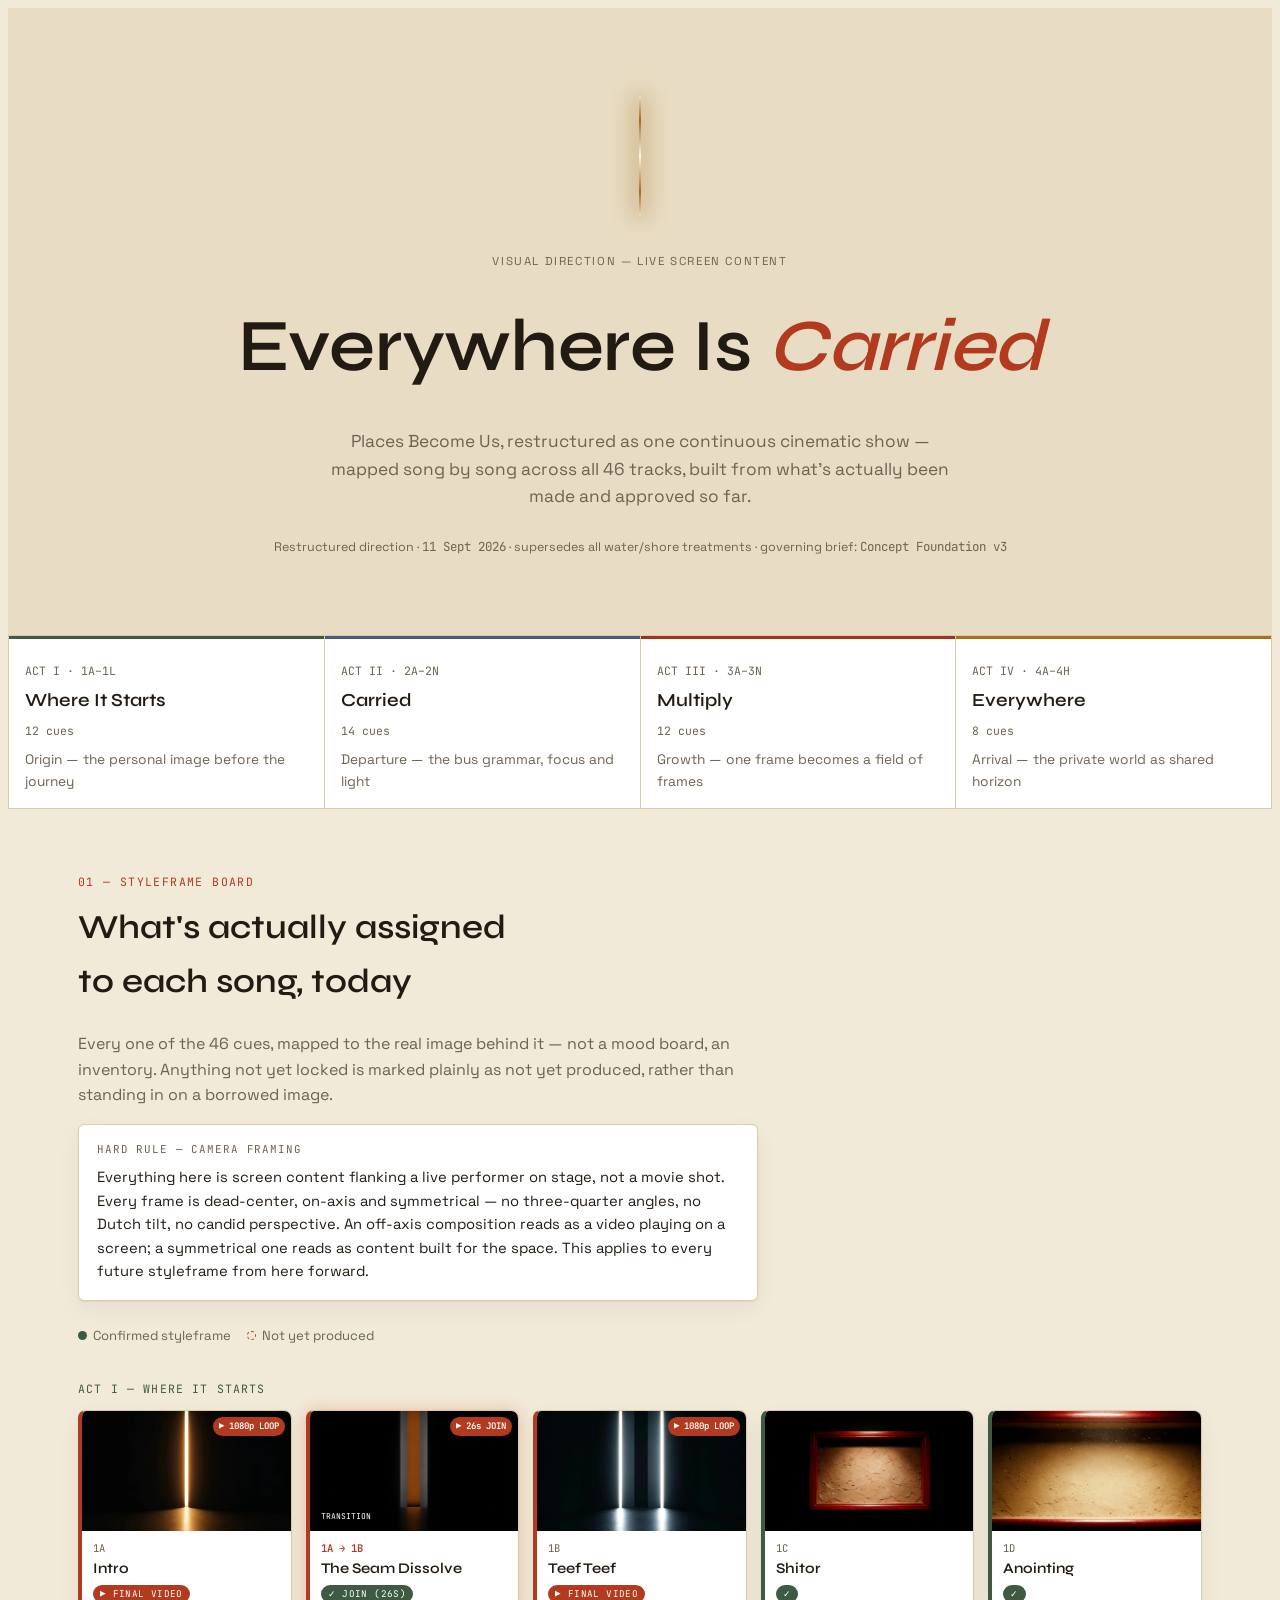
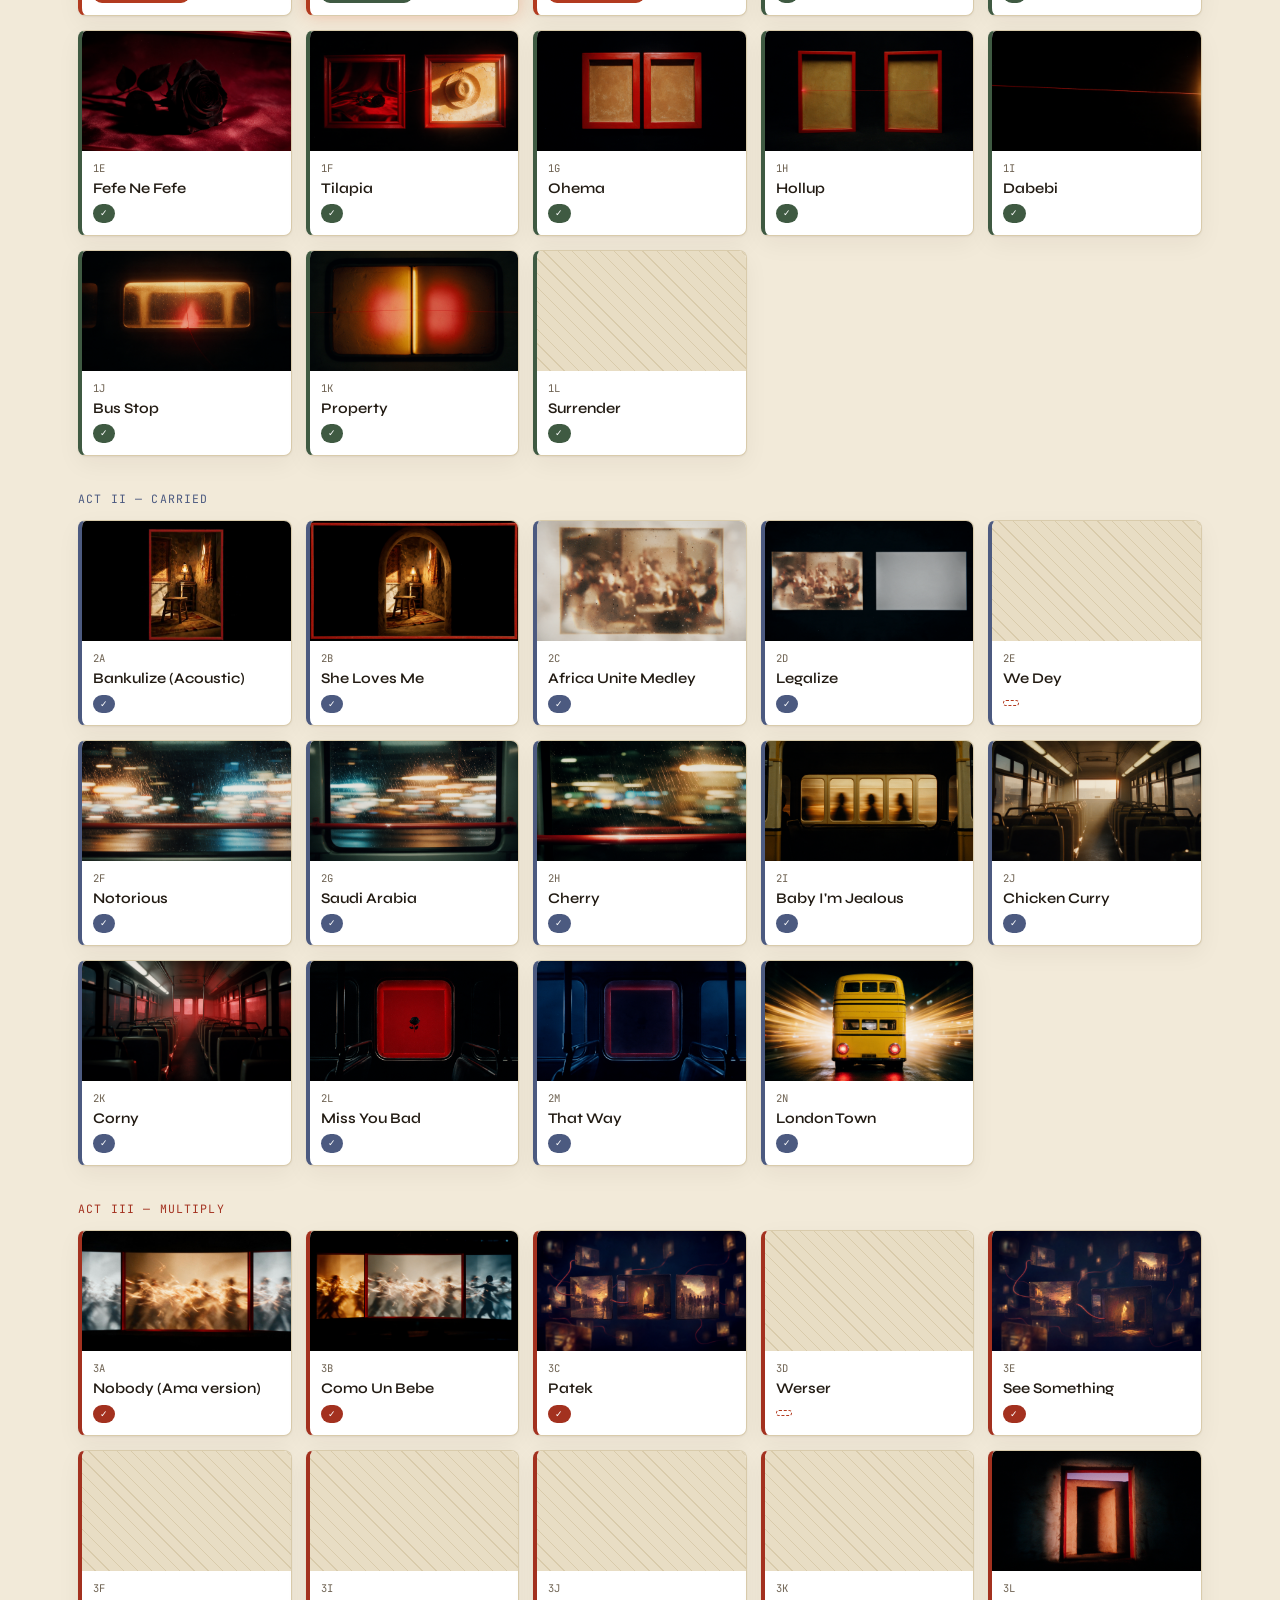
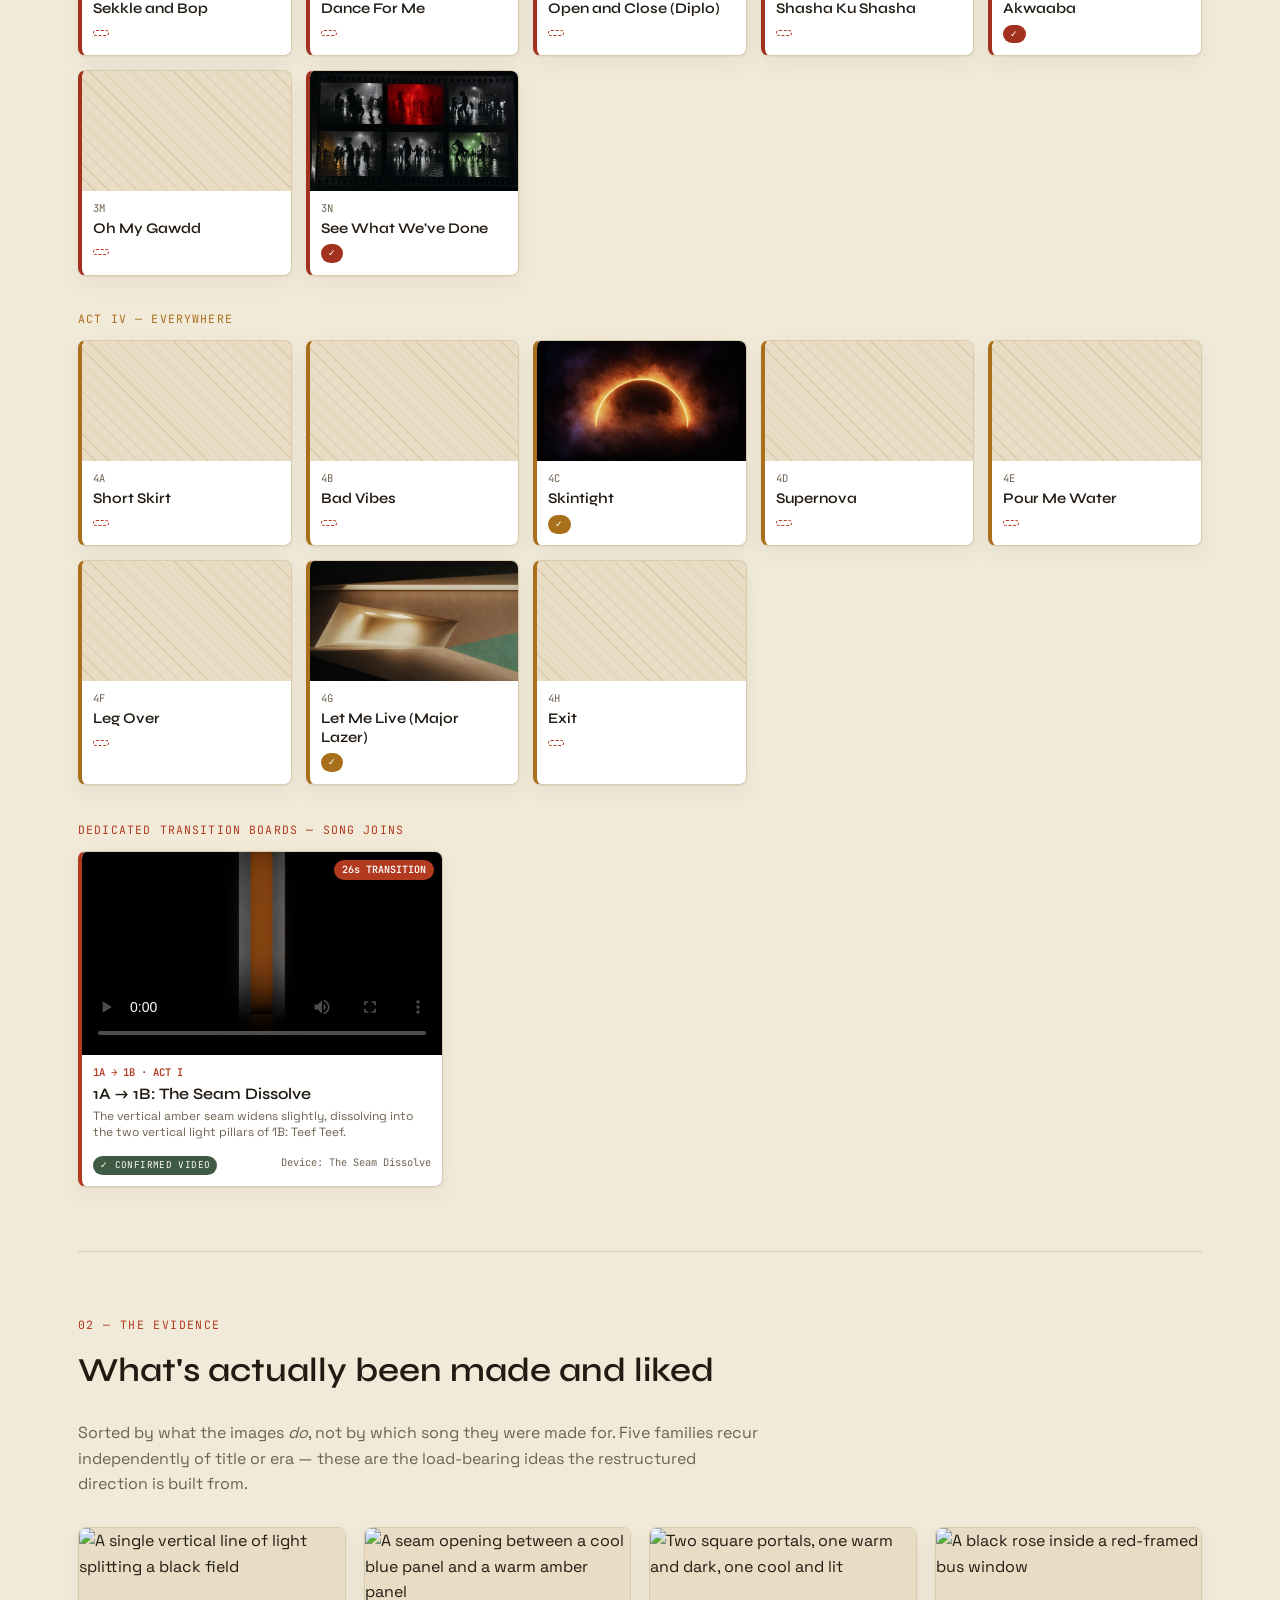
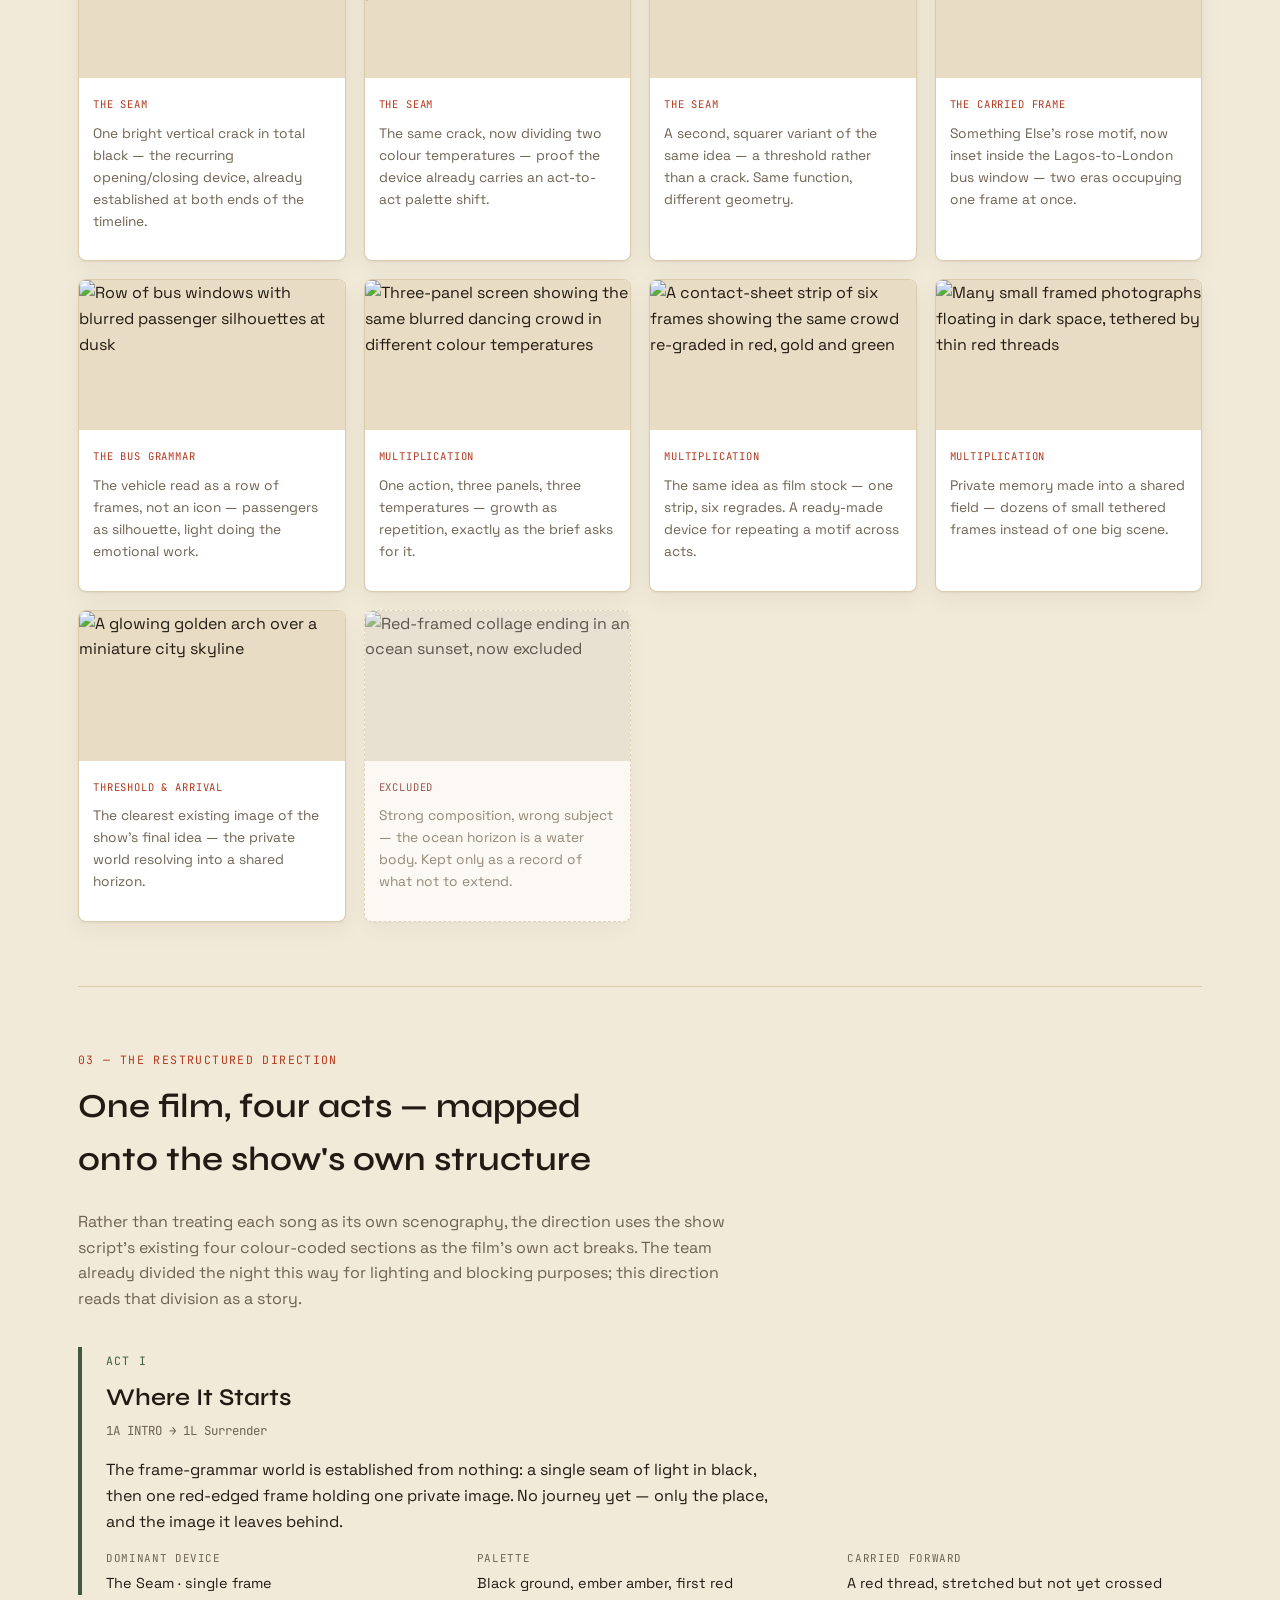
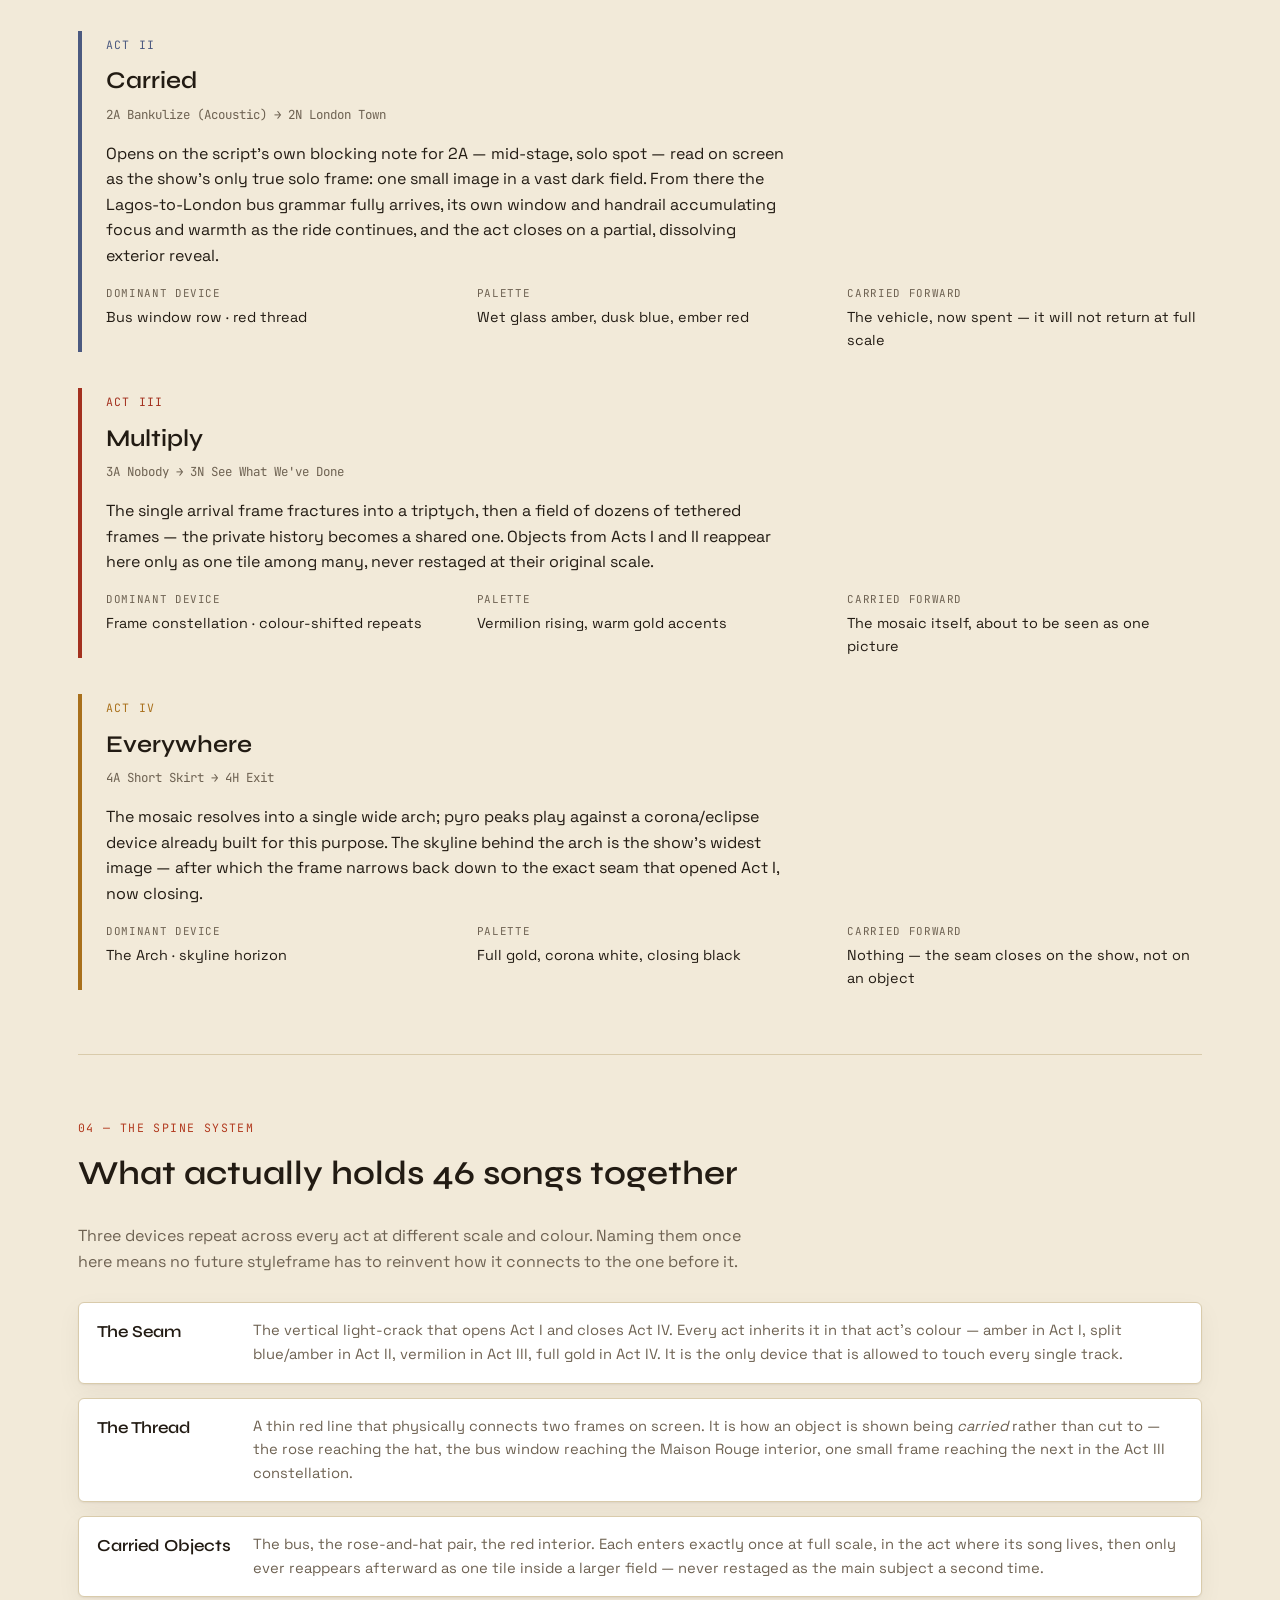
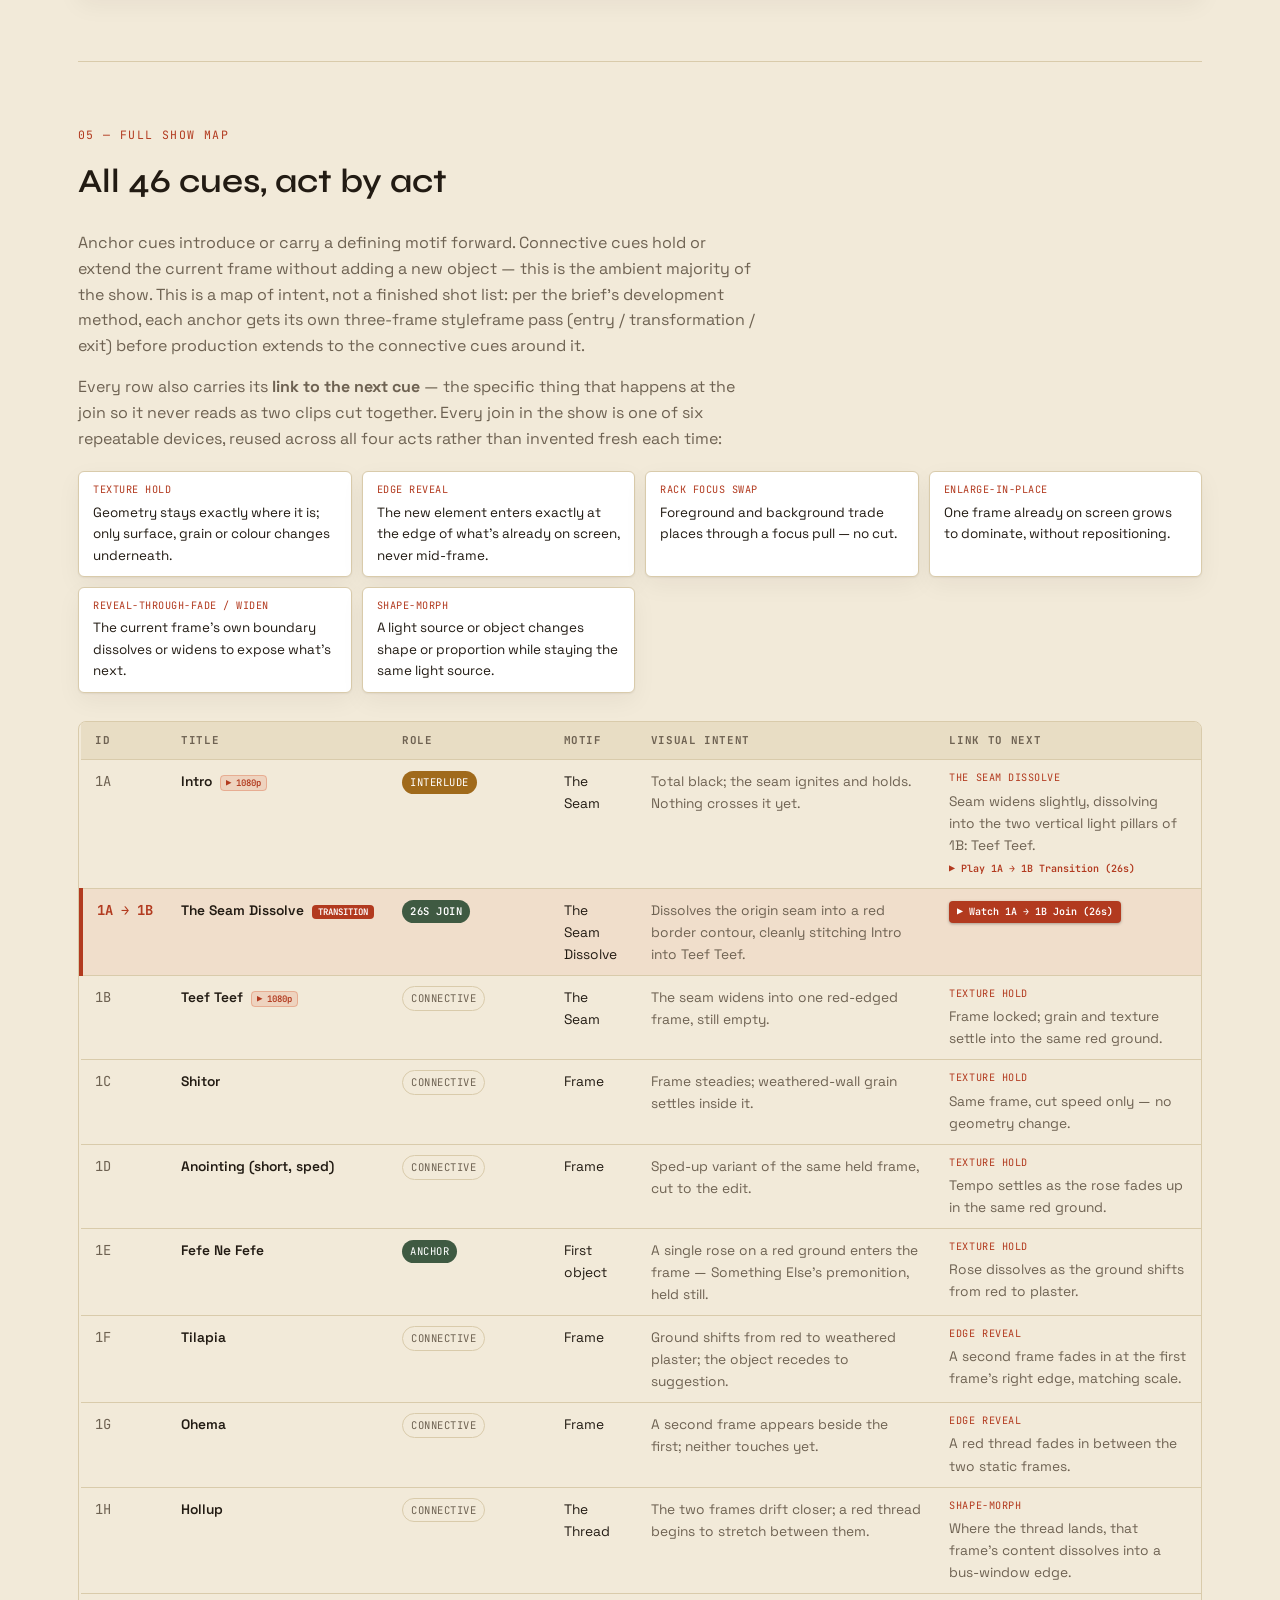
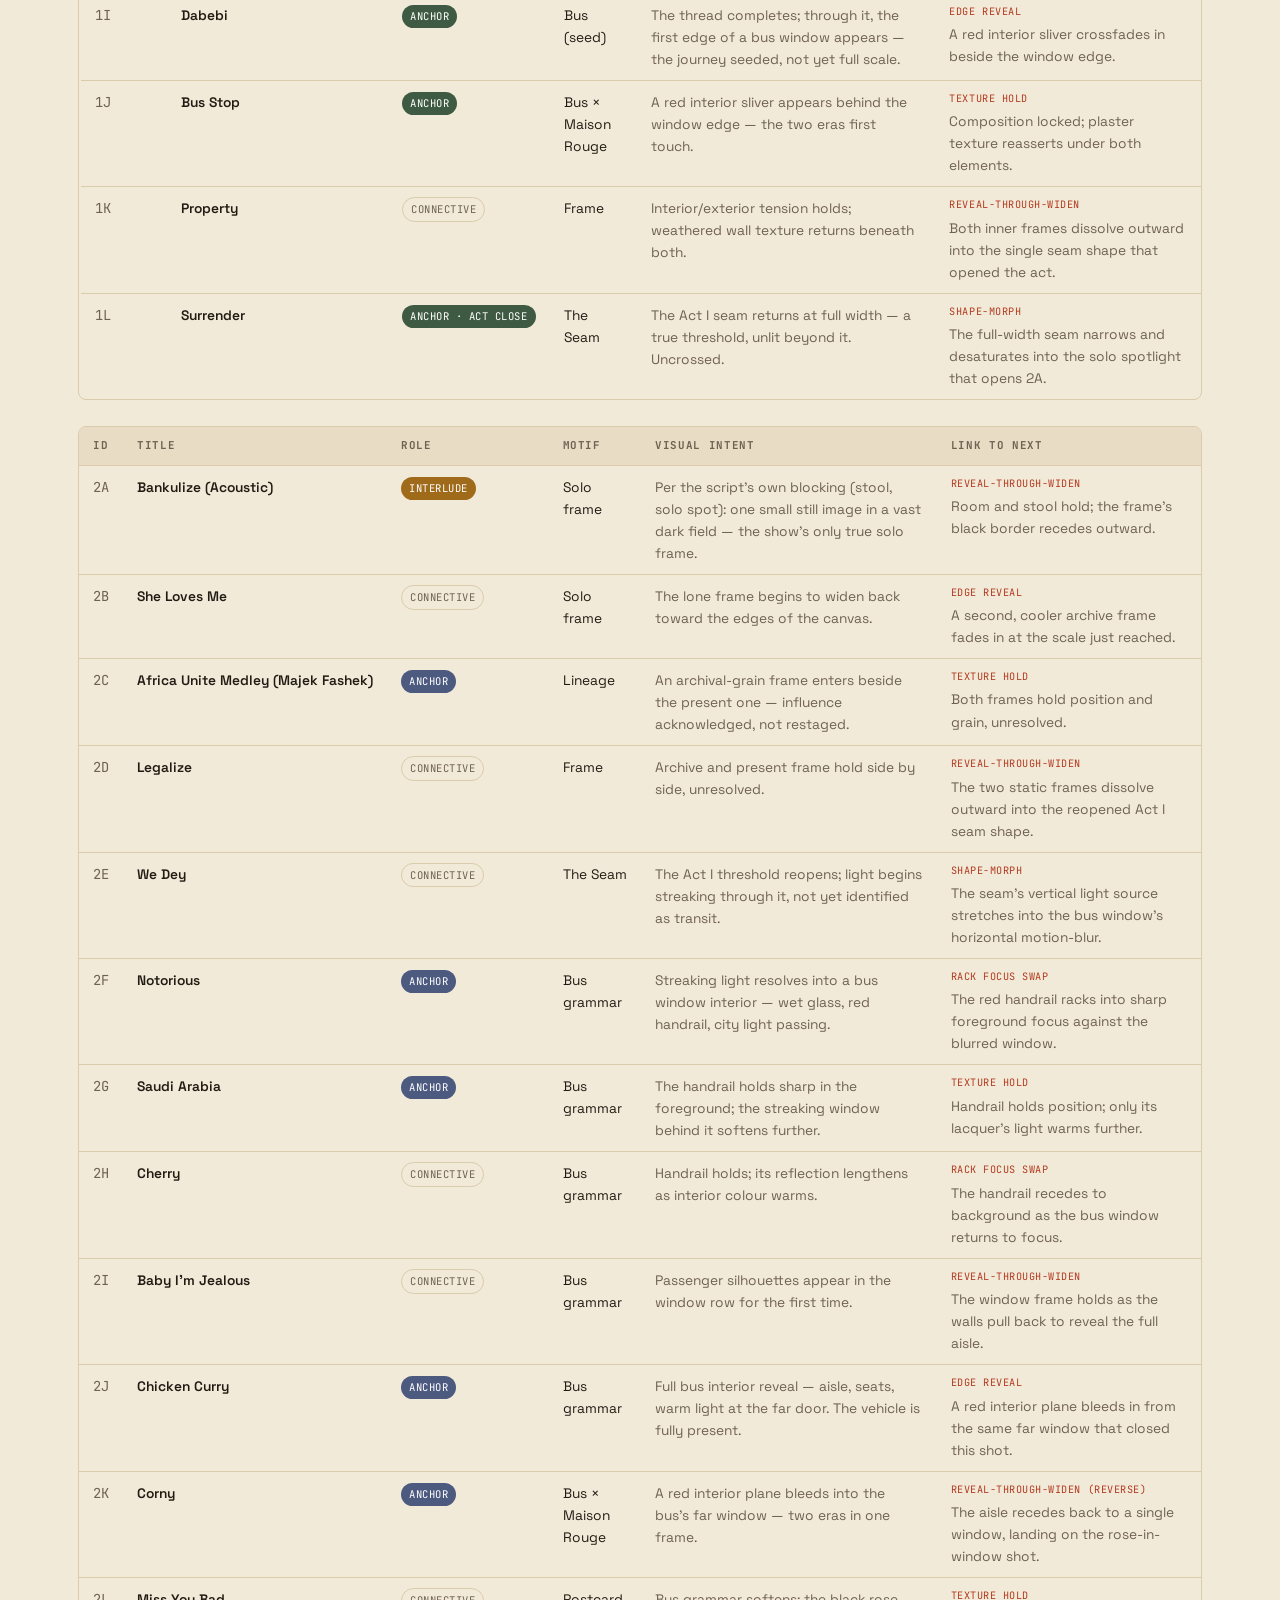
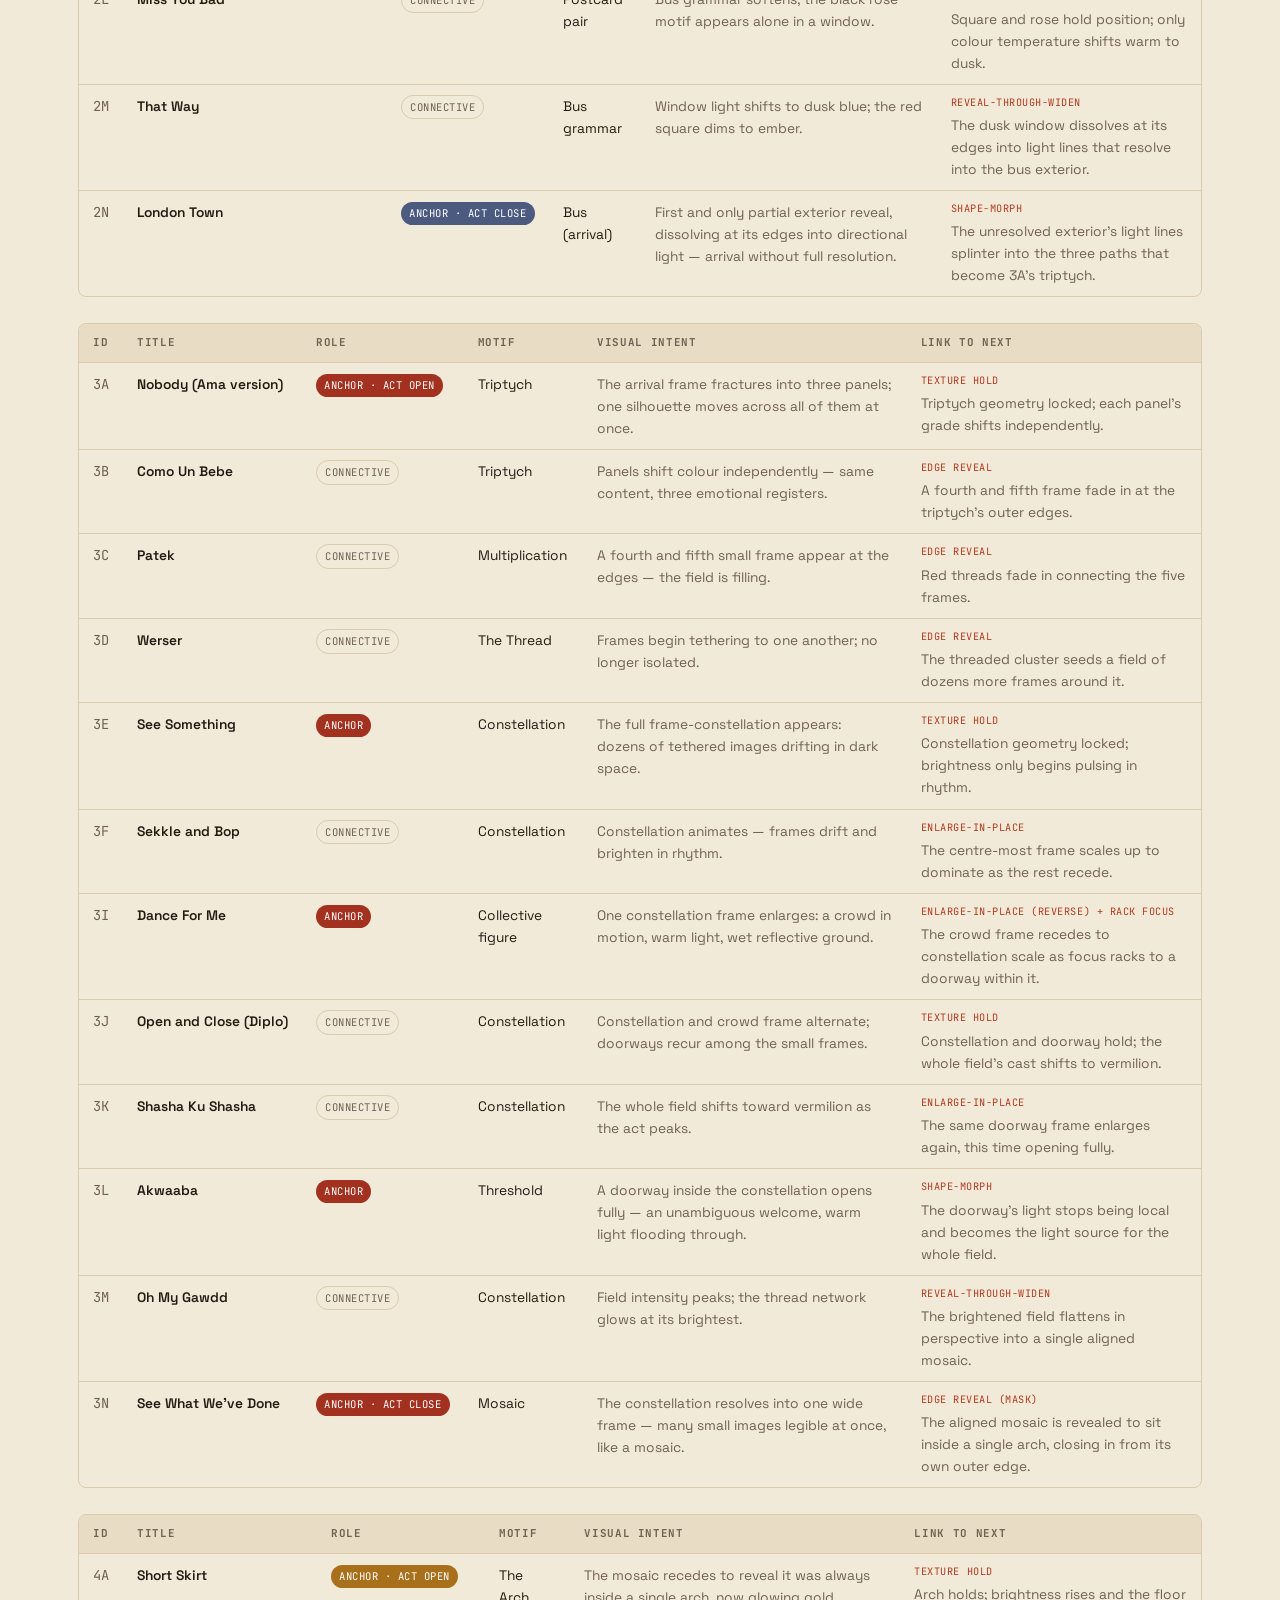
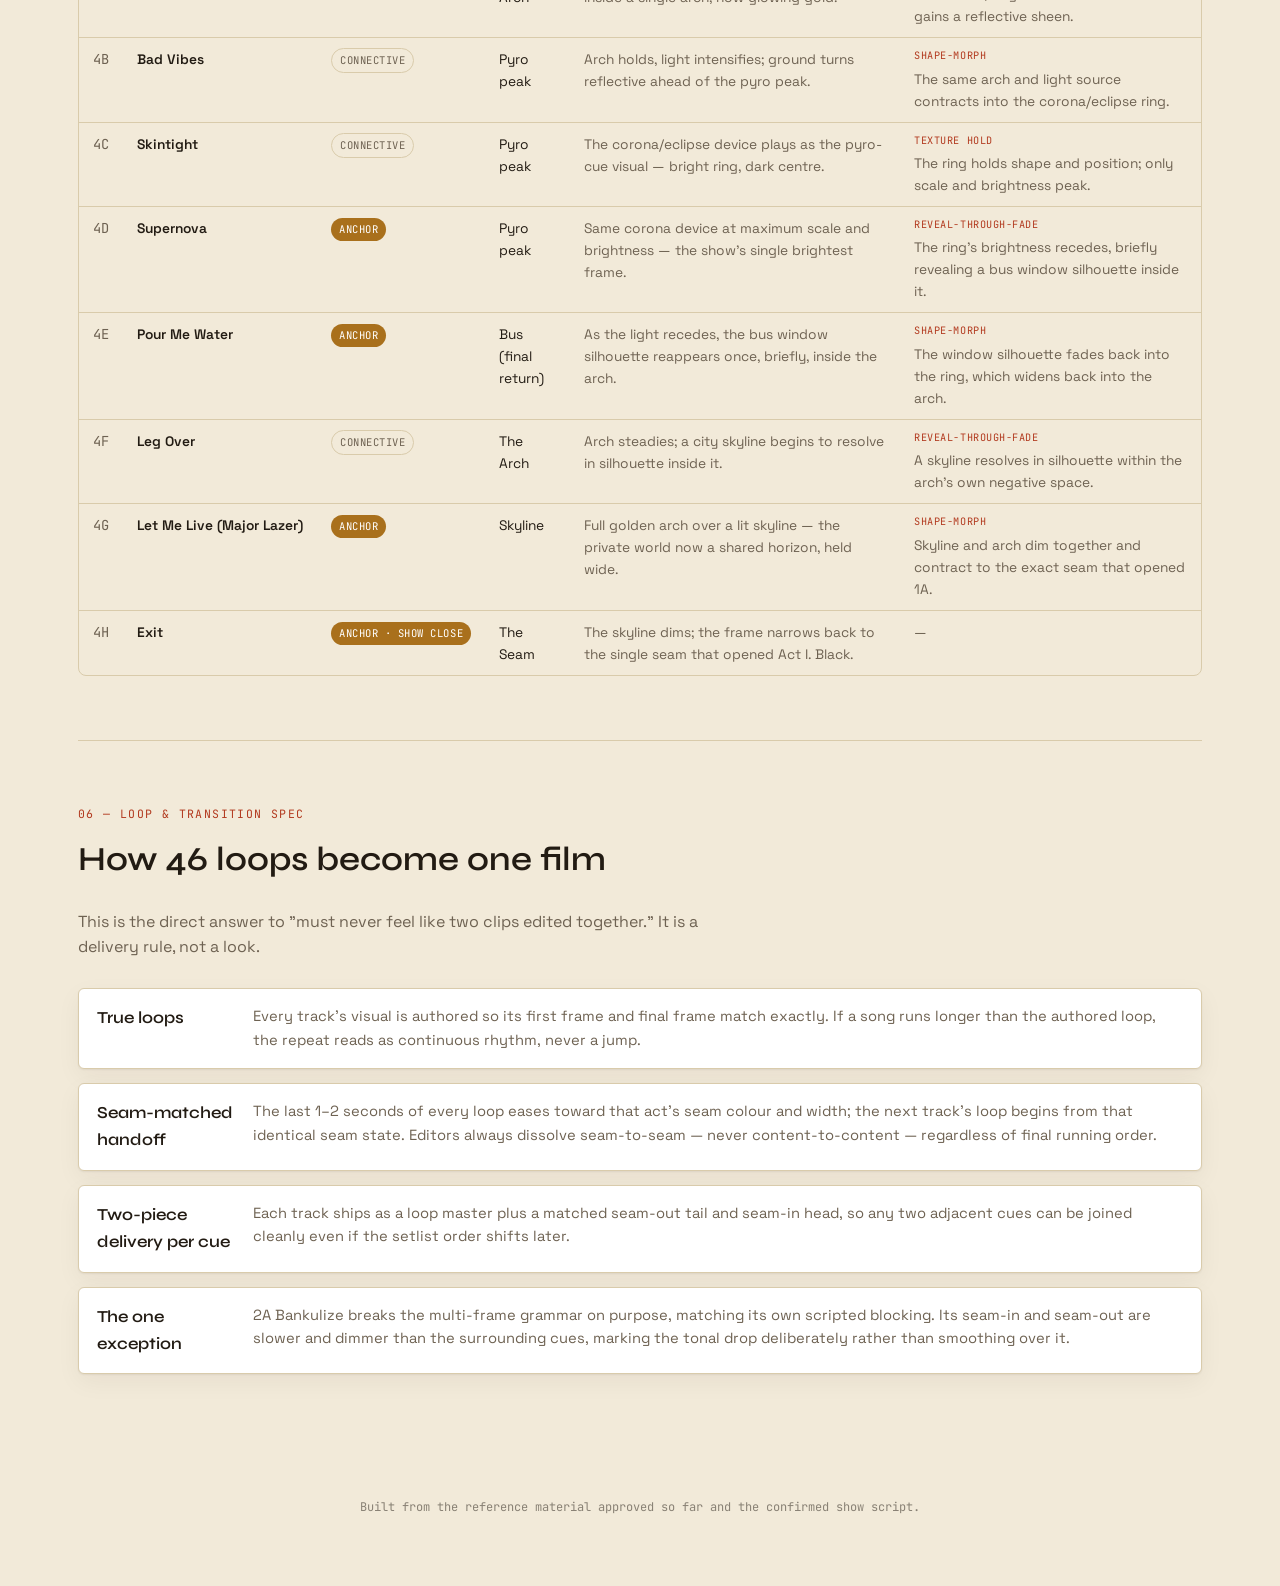
==== commit a58a92ba: "Place 1A -> 1B transition inline between 1A and 1B across grid and show map table" ====
--- a/everywhere-is-carried.html
+++ b/everywhere-is-carried.html
@@ -378,6 +378,19 @@
       </div>
       <div class="meta"><div class="sf-id">1A</div><div class="sf-title">Intro</div><span class="sf-status exists" style="background:var(--vermilion);">▶ FINAL VIDEO</span></div>
     </div>
+    <!-- DEDICATED TRANSITION BOARD CARD PLACED DIRECTLY BETWEEN 1A AND 1B -->
+    <div class="sf-card" style="border-left-color:var(--vermilion);border-left-width:4px;box-shadow:0 0 16px rgba(216,83,42,0.3);">
+      <div style="position:relative;height:120px;background:#000;overflow:hidden;">
+        <video src="./assets/mr-eazi/videos/transitions/1A_transition_1B.mp4" poster="./assets/mr-eazi/videos/posters/1A_transition_1B_mid.jpg" autoplay loop muted playsinline style="width:100%;height:100%;object-fit:cover;"></video>
+        <span style="position:absolute;top:6px;right:6px;background:var(--vermilion);color:#fff;font-family:'JetBrains Mono',monospace;font-size:9px;padding:2px 6px;border-radius:10px;font-weight:600;z-index:2;">▶ 26s JOIN</span>
+        <span style="position:absolute;bottom:6px;left:6px;background:rgba(0,0,0,0.8);color:#fff;font-family:'JetBrains Mono',monospace;font-size:8px;padding:2px 5px;border-radius:3px;">TRANSITION</span>
+      </div>
+      <div class="meta">
+        <div class="sf-id" style="color:var(--vermilion);font-weight:600;">1A → 1B</div>
+        <div class="sf-title">The Seam Dissolve</div>
+        <span class="sf-status exists" style="background:var(--act1);">✓ JOIN (26s)</span>
+      </div>
+    </div>
     <div class="sf-card" style="border-left-color:var(--vermilion);">
       <div style="position:relative;height:120px;background:#000;overflow:hidden;">
         <video src="./assets/mr-eazi/videos/cues/1B_teef_teef.mp4" poster="./assets/mr-eazi/videos/posters/1B_teef_teef_poster.jpg" autoplay loop muted playsinline style="width:100%;height:100%;object-fit:cover;"></video>
@@ -597,6 +610,8 @@
       <thead><tr><th>ID</th><th>Title</th><th>Role</th><th>Motif</th><th>Visual intent</th><th>Link to next</th></tr></thead>
       <tbody>
         <tr><td class="id">1A</td><td class="title">Intro <span style="font-family:'JetBrains Mono';font-size:9px;background:rgba(216,83,42,0.15);color:var(--vermilion);border:1px solid rgba(216,83,42,0.3);padding:1px 5px;border-radius:4px;margin-left:4px;">▶ 1080p</span></td><td><span class="chip interlude">Interlude</span></td><td>The Seam</td><td class="intent">Total black; the seam ignites and holds. Nothing crosses it yet.</td><td class="link"><span class="device">The Seam Dissolve</span>Seam widens slightly, dissolving into the two vertical light pillars of 1B: Teef Teef.<br><a href="./assets/mr-eazi/videos/transitions/1A_transition_1B.mp4" target="_blank" style="display:inline-flex;align-items:center;gap:4px;margin-top:4px;color:var(--vermilion);font-family:'JetBrains Mono';font-size:10px;font-weight:600;text-decoration:none;">▶ Play 1A → 1B Transition (26s)</a></td></tr>
+        <!-- DEDICATED INLINE TRANSITION ROW BETWEEN 1A AND 1B -->
+        <tr style="background:rgba(216,83,42,0.08);border-left:4px solid var(--vermilion);"><td class="id" style="color:var(--vermilion);font-weight:700;">1A → 1B</td><td class="title" style="font-weight:600;">The Seam Dissolve <span style="font-family:'JetBrains Mono';font-size:9px;background:var(--vermilion);color:#fff;padding:1px 6px;border-radius:4px;margin-left:4px;">TRANSITION</span></td><td><span class="chip" style="background:#3f5a42;color:#fff;font-weight:600;">26s JOIN</span></td><td>The Seam Dissolve</td><td class="intent">Dissolves the origin seam into a red border contour, cleanly stitching Intro into Teef Teef.</td><td class="link"><a href="./assets/mr-eazi/videos/transitions/1A_transition_1B.mp4" target="_blank" style="display:inline-flex;align-items:center;gap:4px;color:#fff;background:var(--vermilion);padding:3px 8px;border-radius:4px;font-family:'JetBrains Mono';font-size:10px;font-weight:600;text-decoration:none;box-shadow:0 1px 3px rgba(0,0,0,0.3);">▶ Watch 1A → 1B Join (26s)</a></td></tr>
         <tr><td class="id">1B</td><td class="title">Teef Teef <span style="font-family:'JetBrains Mono';font-size:9px;background:rgba(216,83,42,0.15);color:var(--vermilion);border:1px solid rgba(216,83,42,0.3);padding:1px 5px;border-radius:4px;margin-left:4px;">▶ 1080p</span></td><td><span class="chip connective">Connective</span></td><td>The Seam</td><td class="intent">The seam widens into one red-edged frame, still empty.</td><td class="link"><span class="device">Texture Hold</span>Frame locked; grain and texture settle into the same red ground.</td></tr>
         <tr><td class="id">1C</td><td class="title">Shitor</td><td><span class="chip connective">Connective</span></td><td>Frame</td><td class="intent">Frame steadies; weathered-wall grain settles inside it.</td><td class="link"><span class="device">Texture Hold</span>Same frame, cut speed only — no geometry change.</td></tr>
         <tr><td class="id">1D</td><td class="title">Anointing (short, sped)</td><td><span class="chip connective">Connective</span></td><td>Frame</td><td class="intent">Sped-up variant of the same held frame, cut to the edit.</td><td class="link"><span class="device">Texture Hold</span>Tempo settles as the rose fades up in the same red ground.</td></tr>
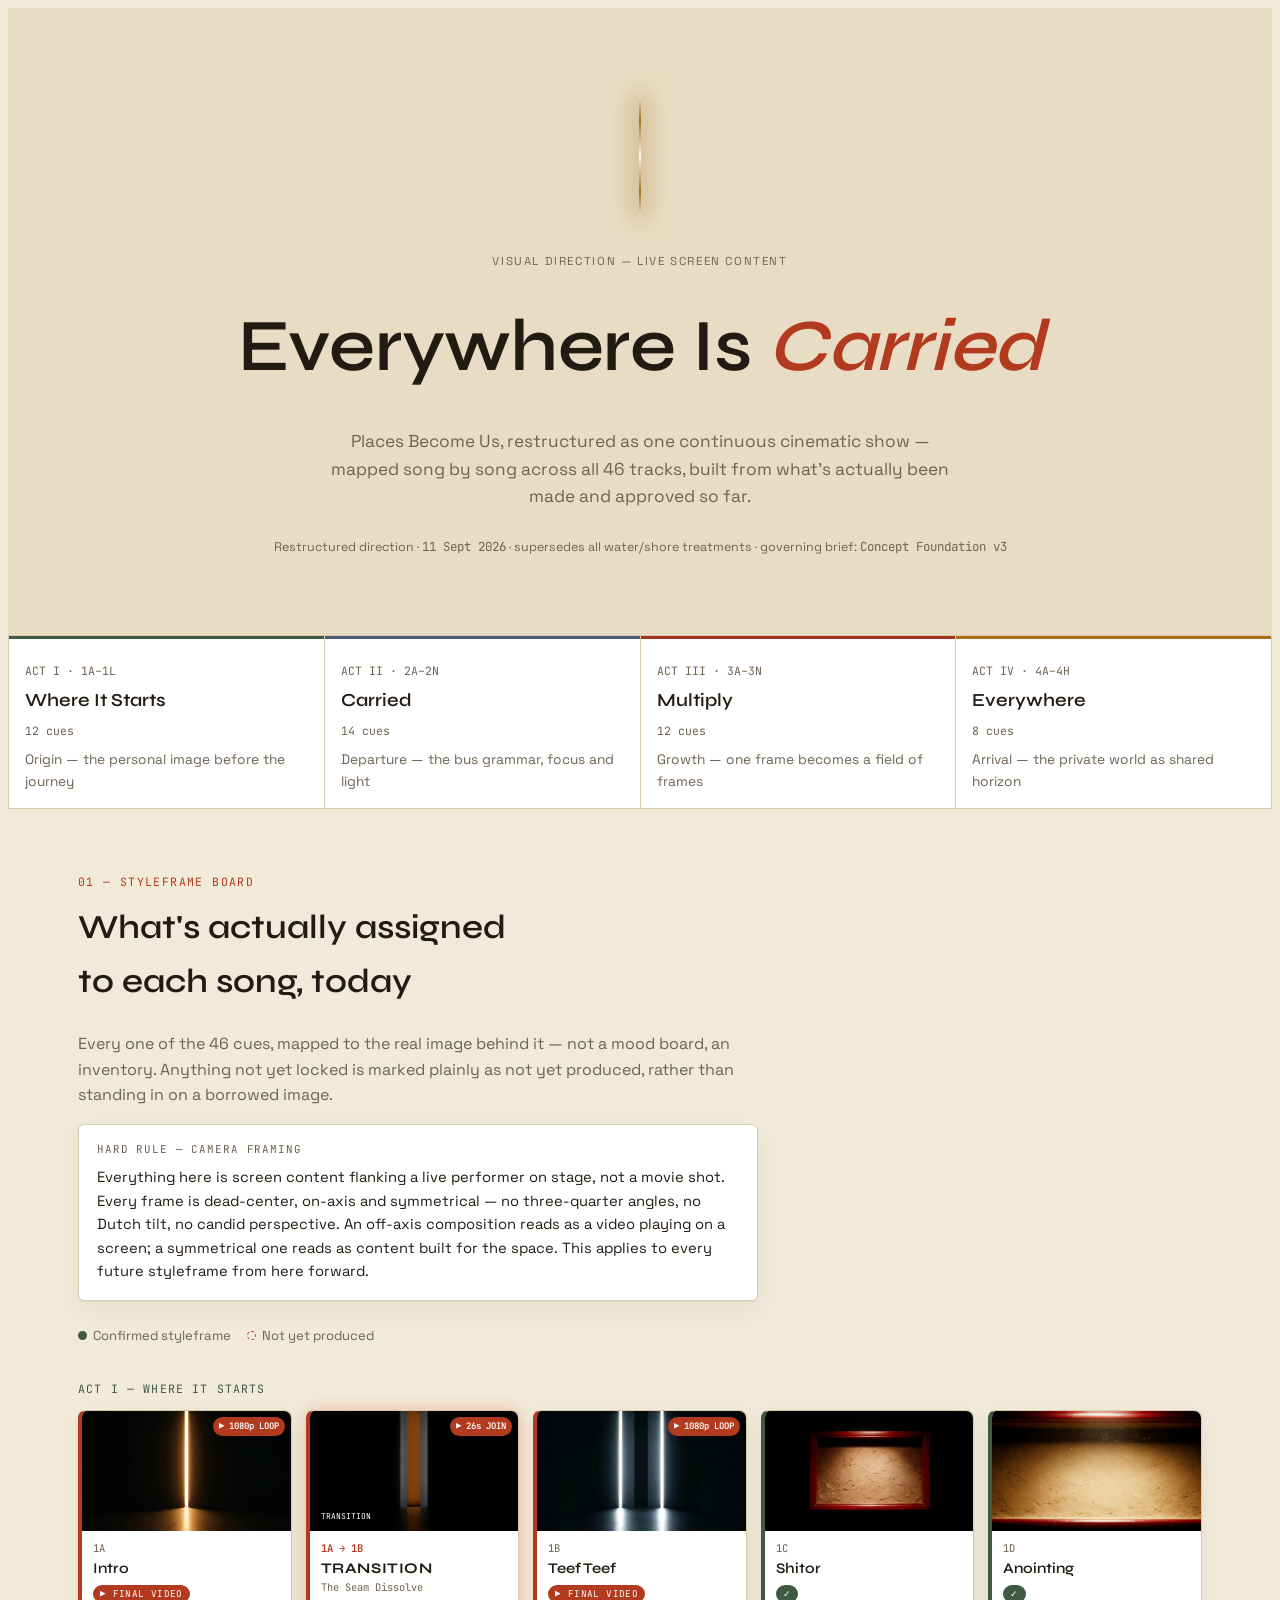
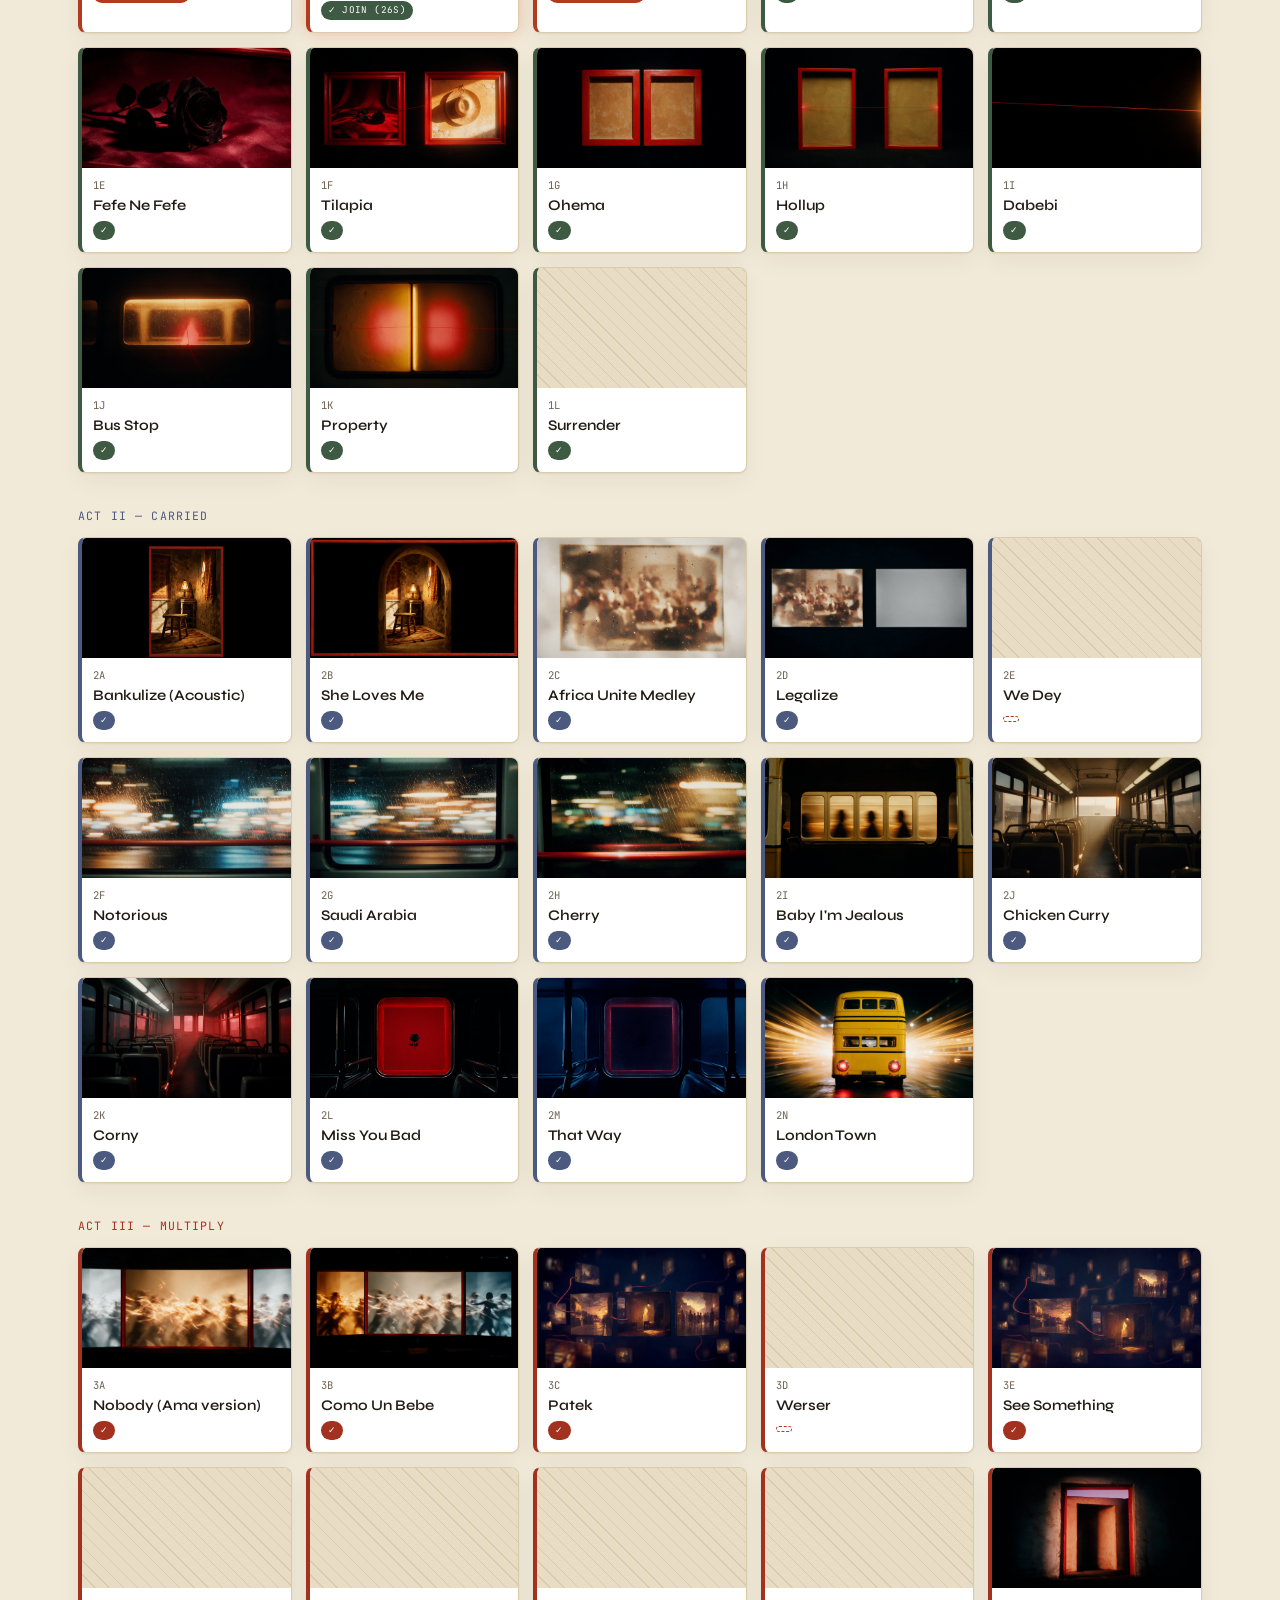
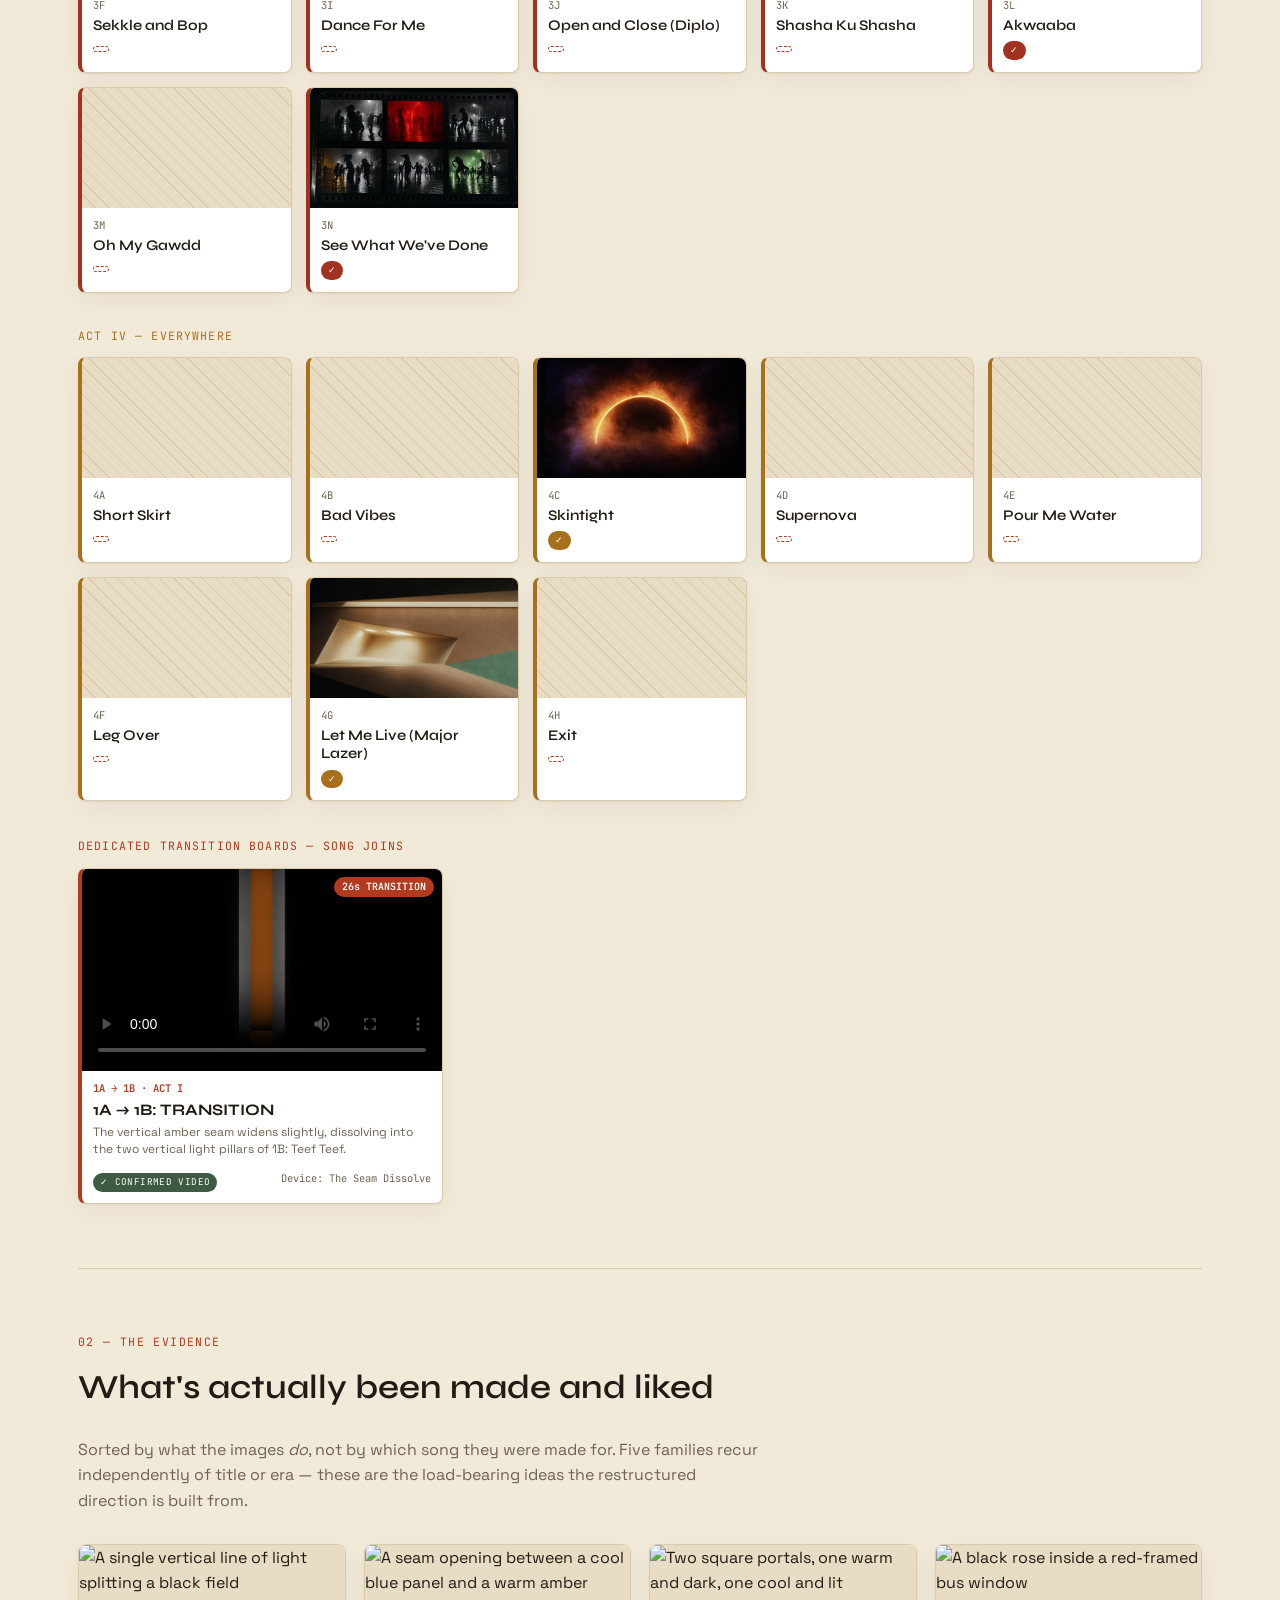
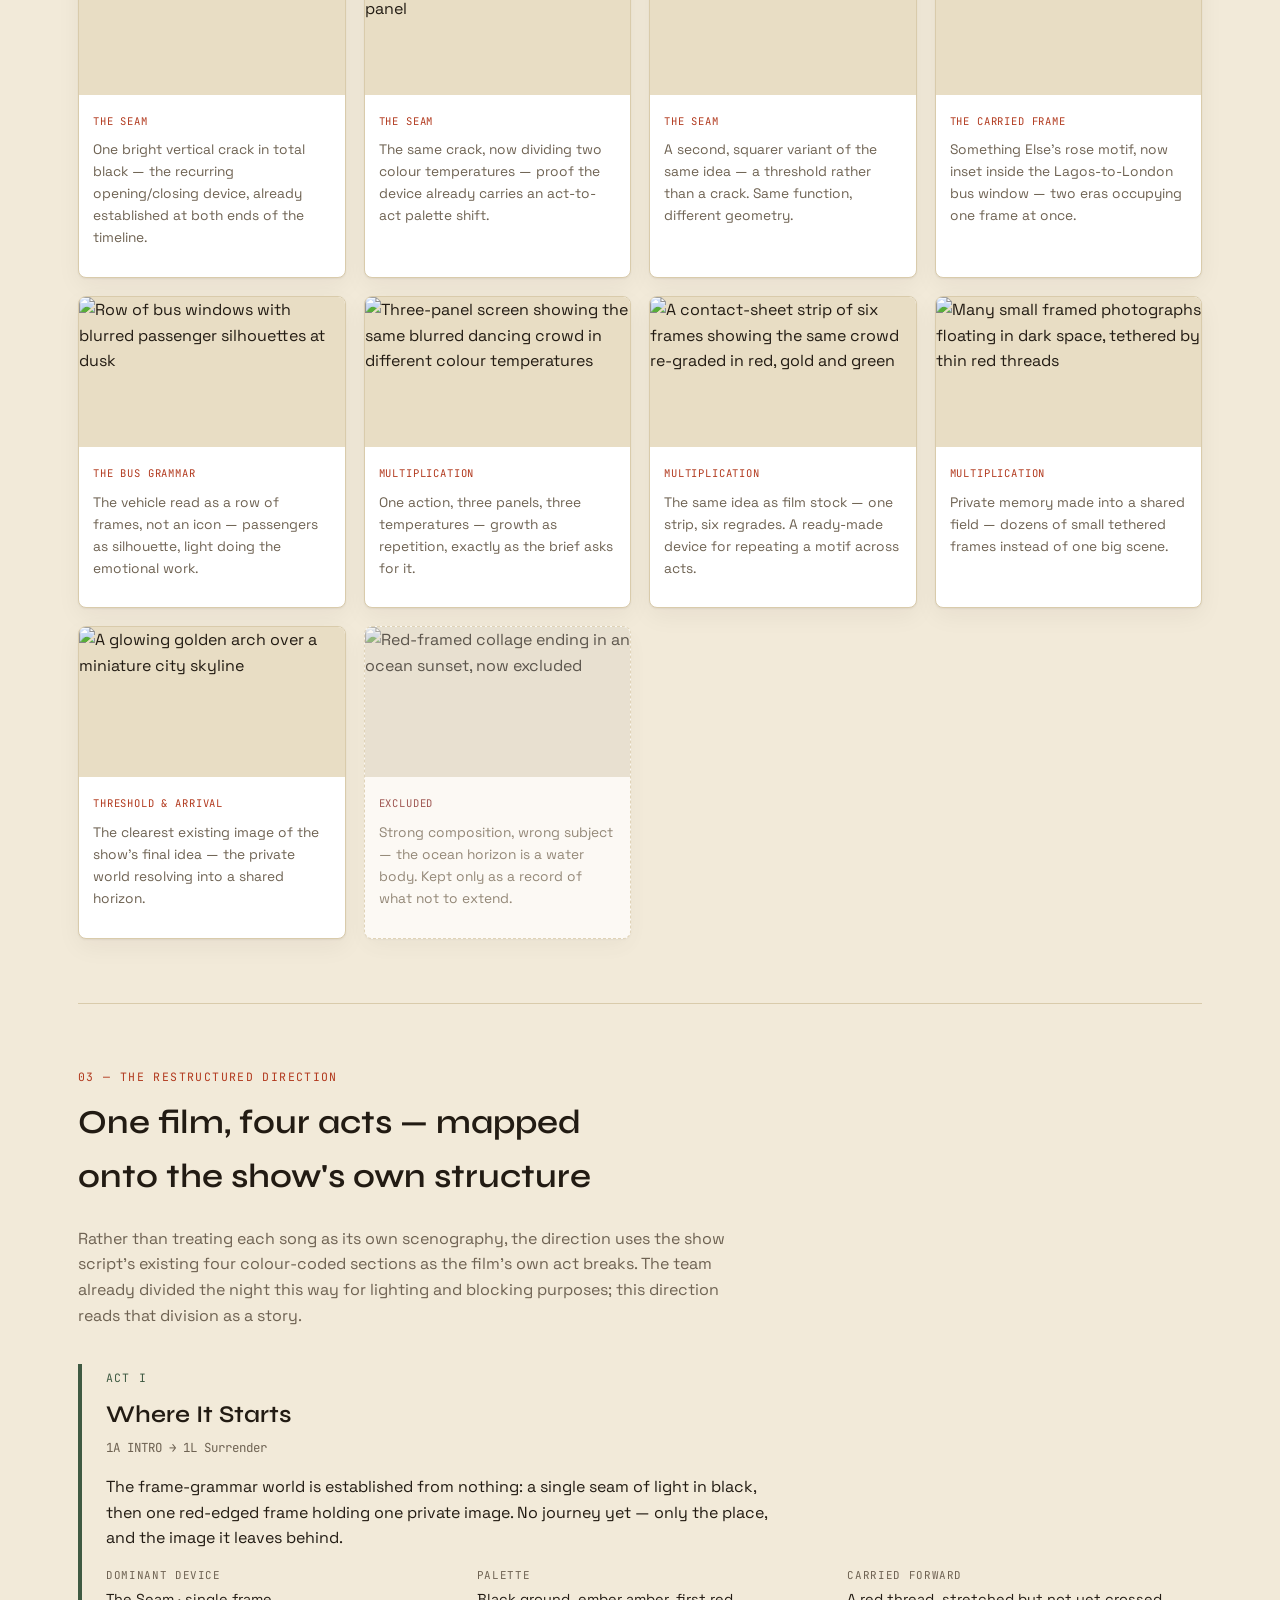
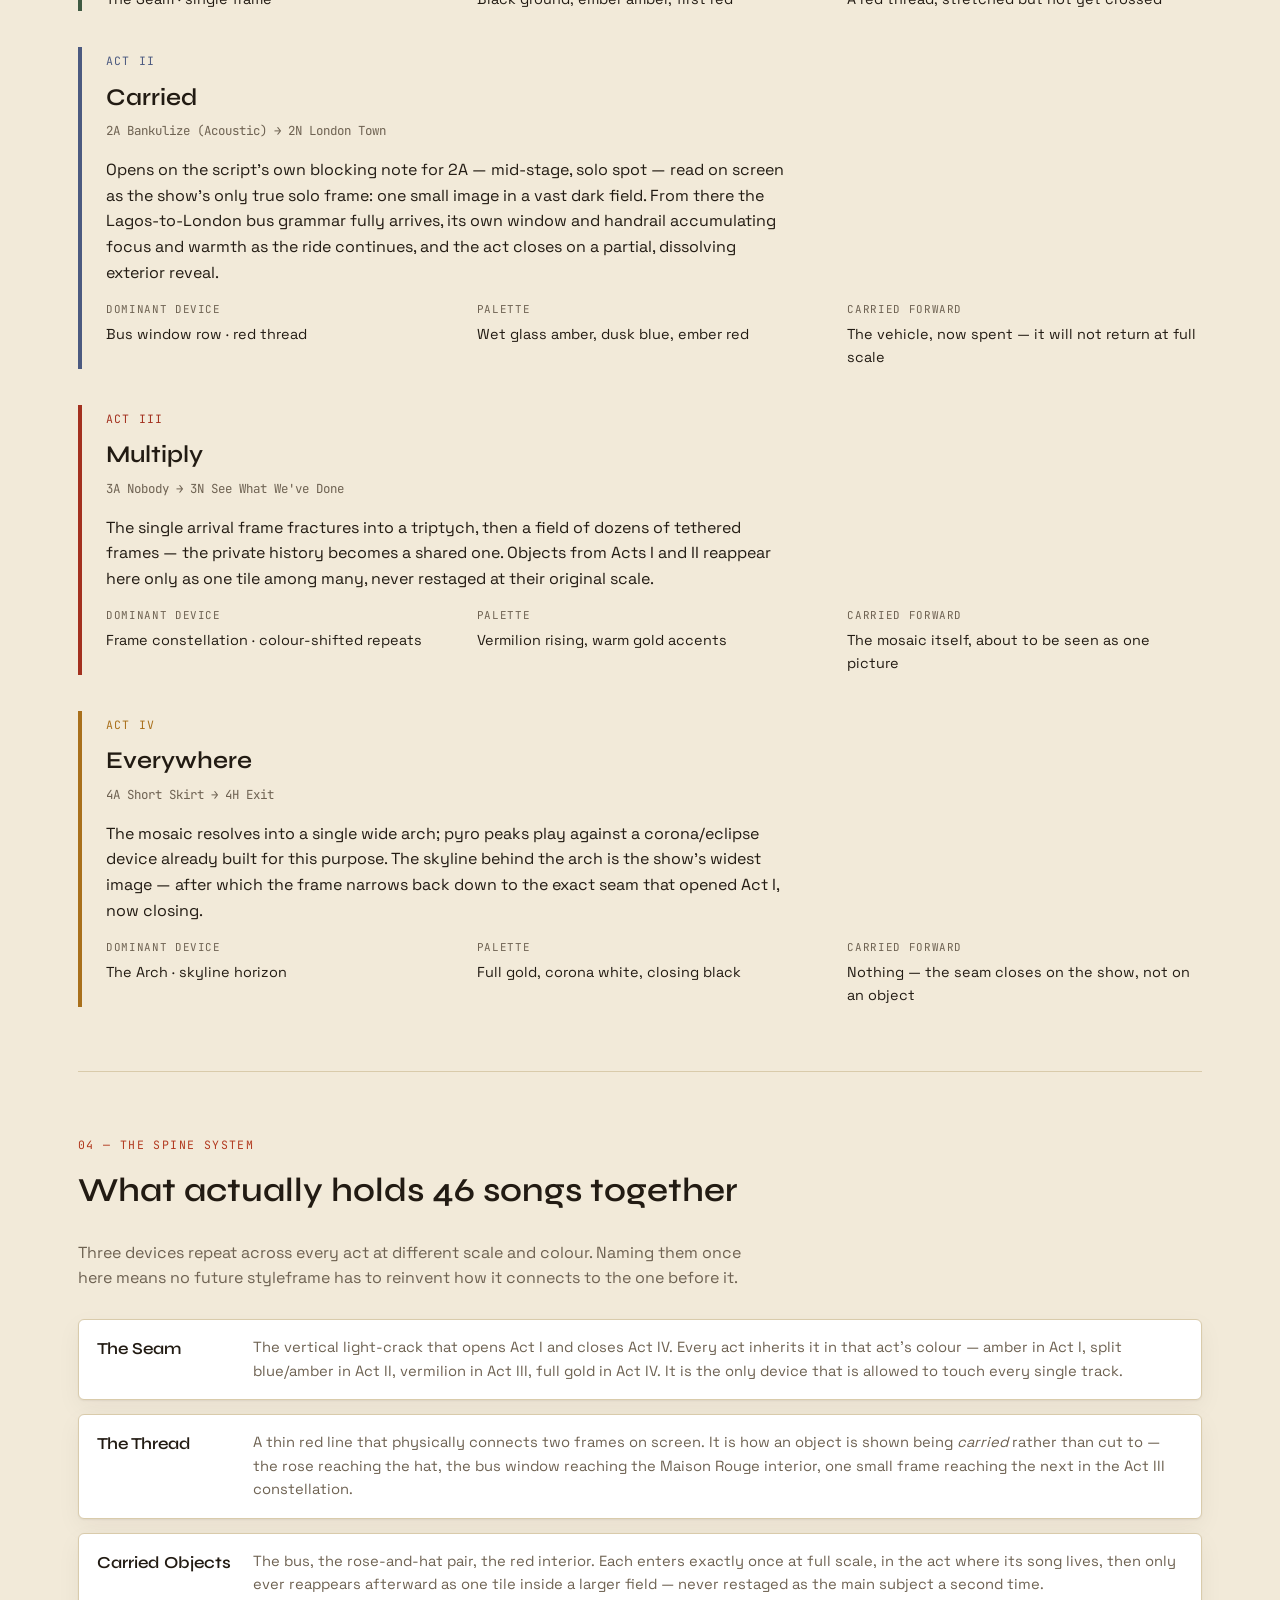
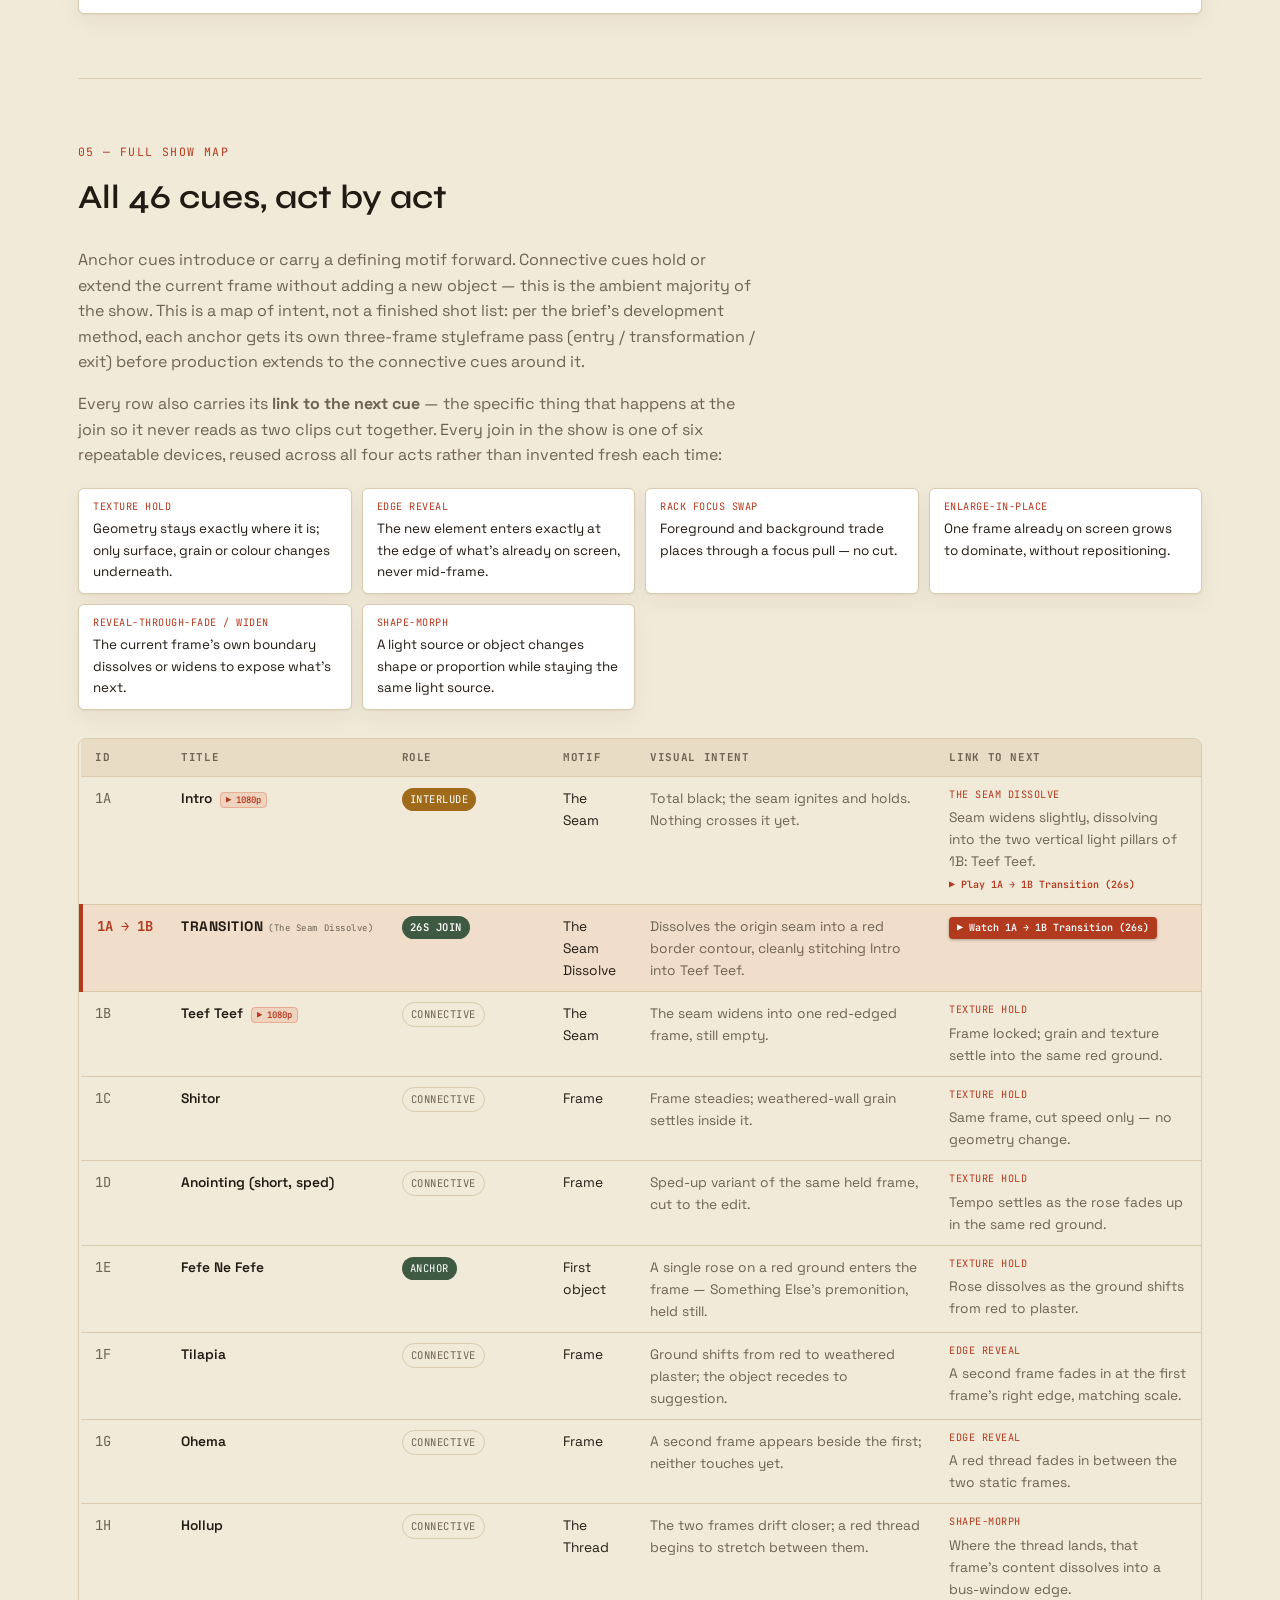
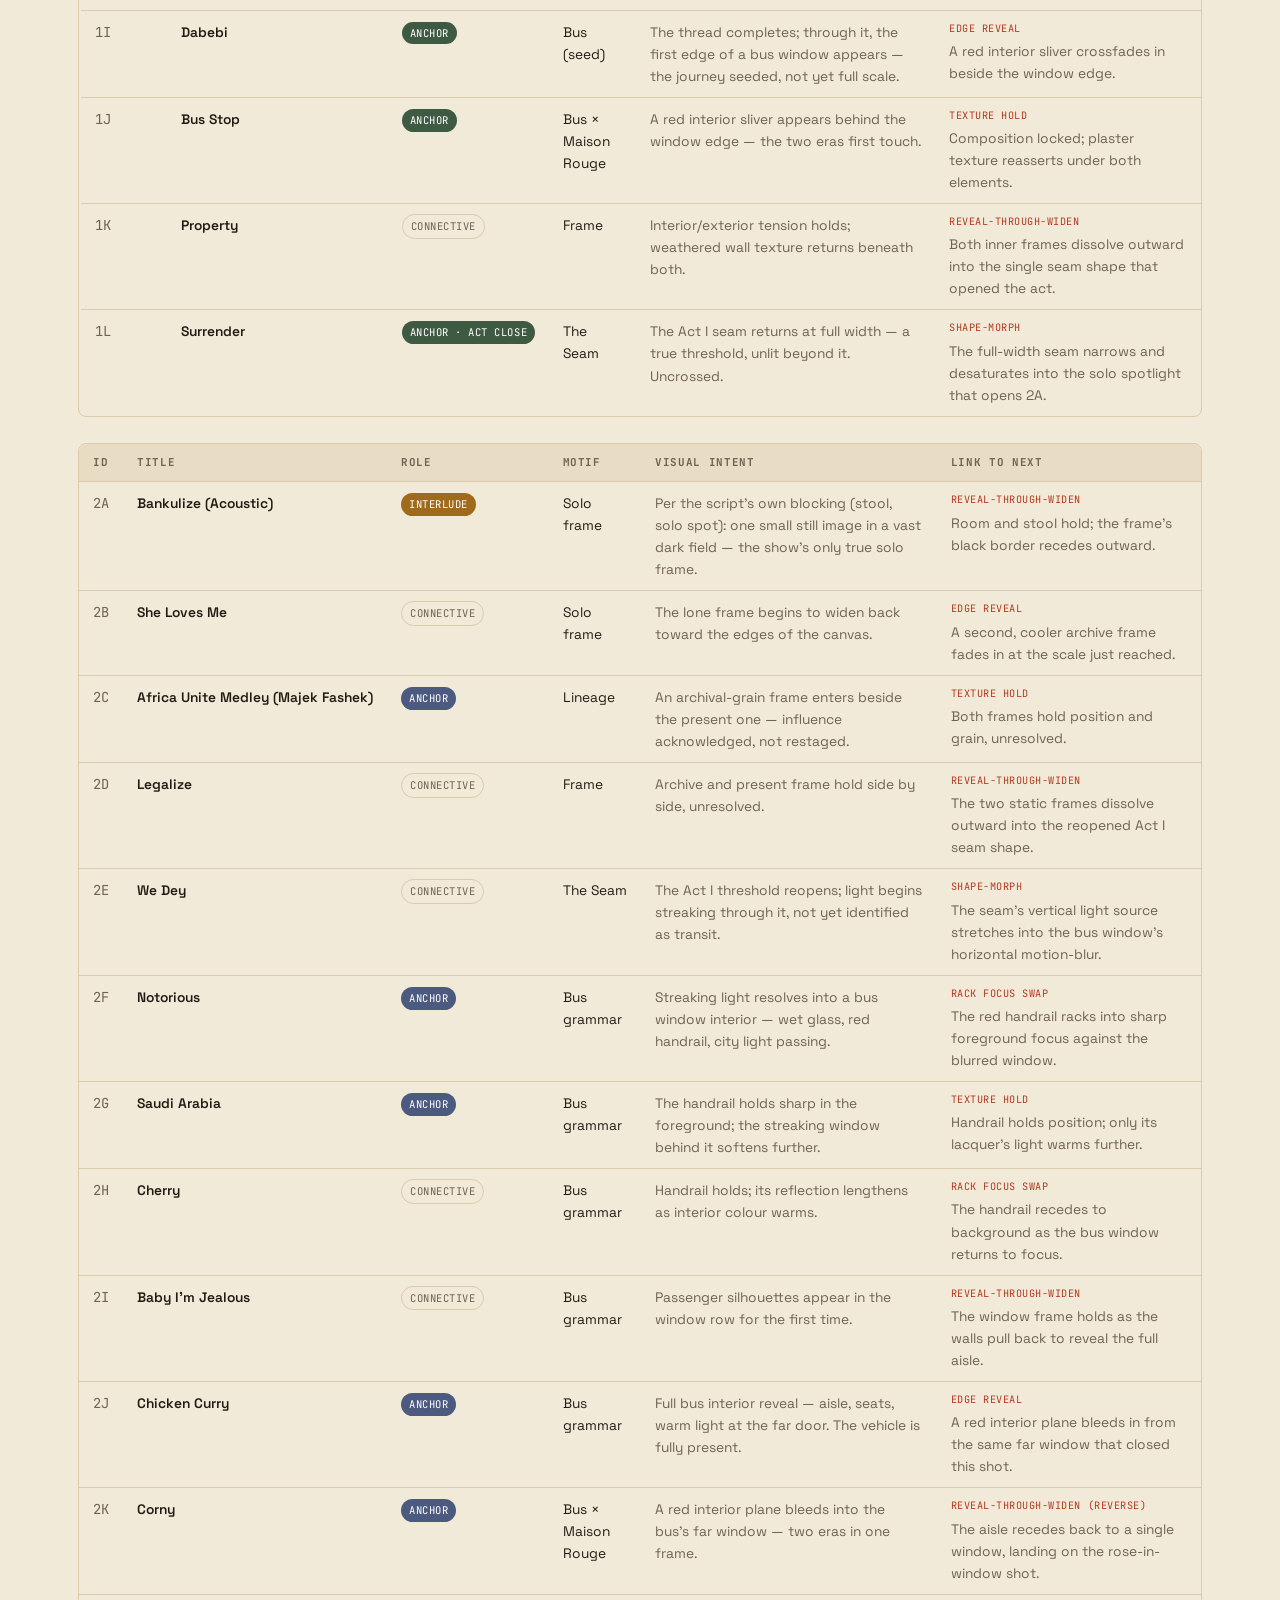
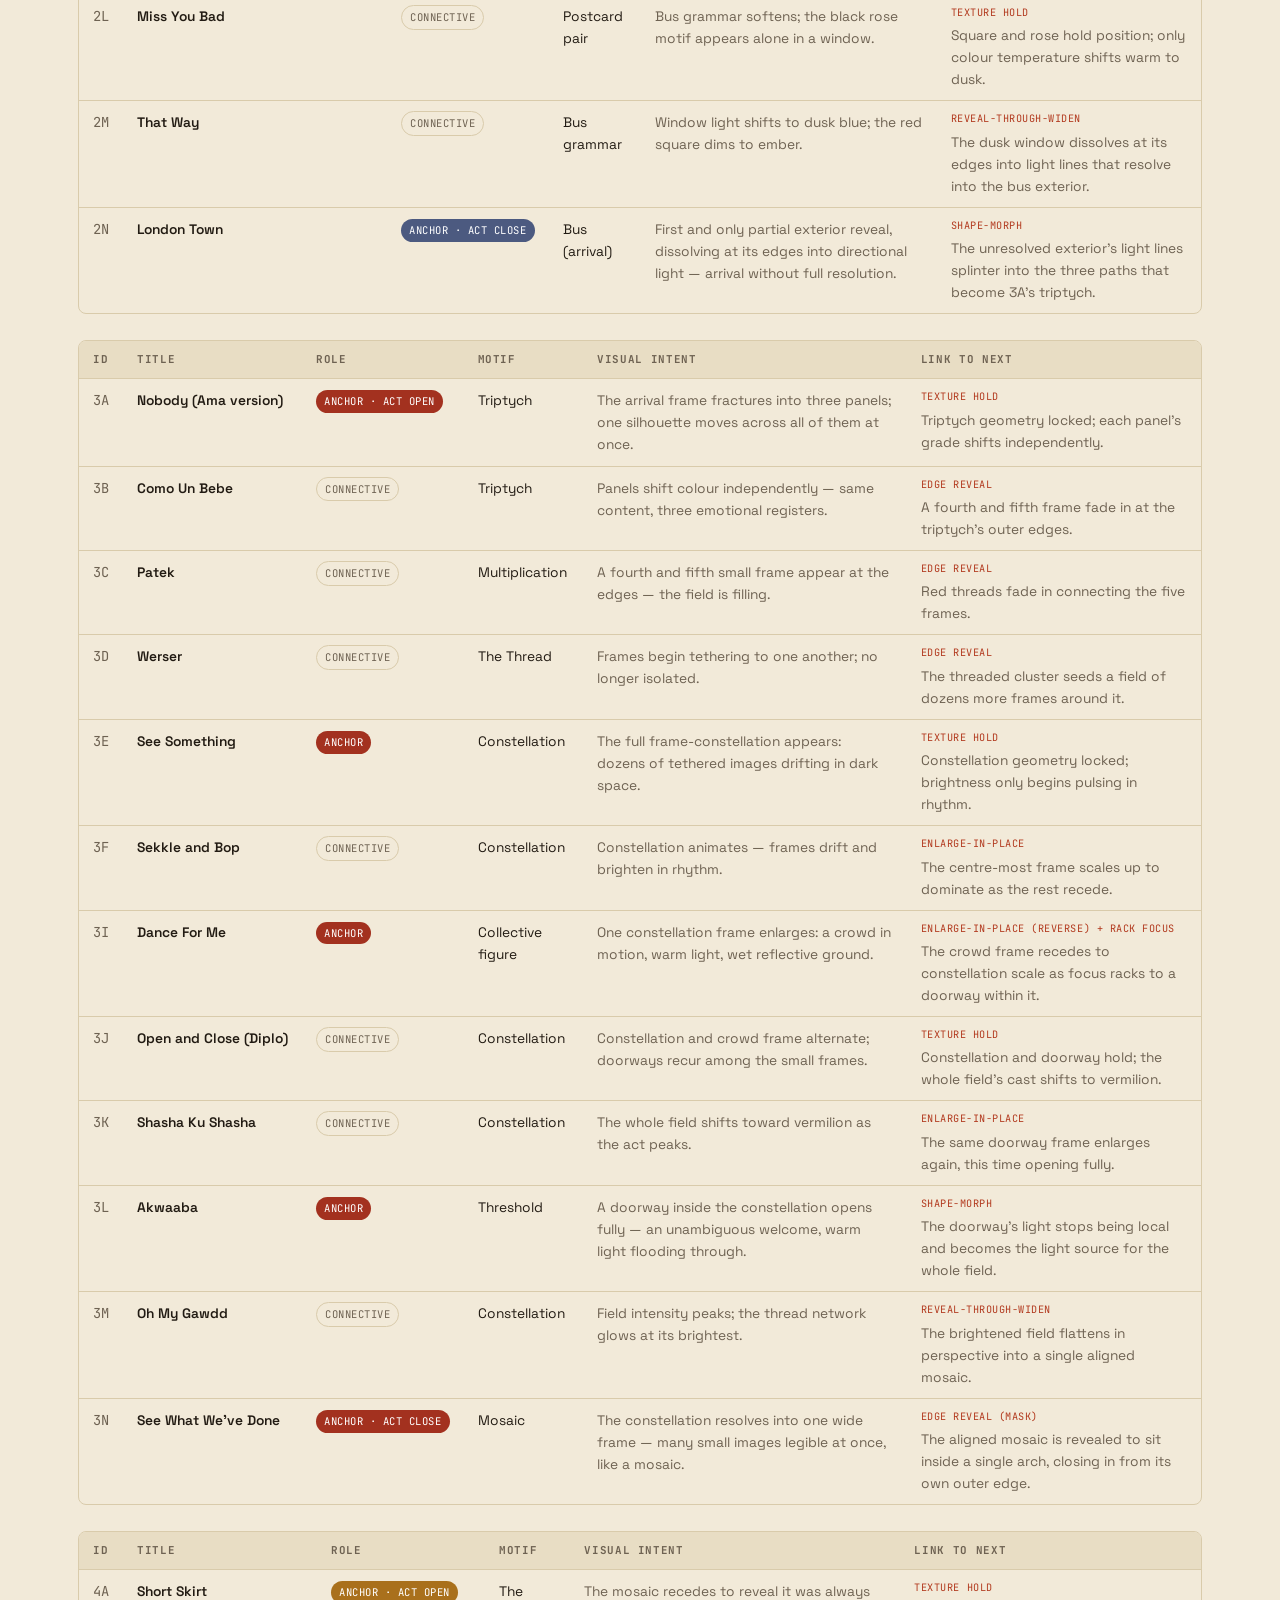
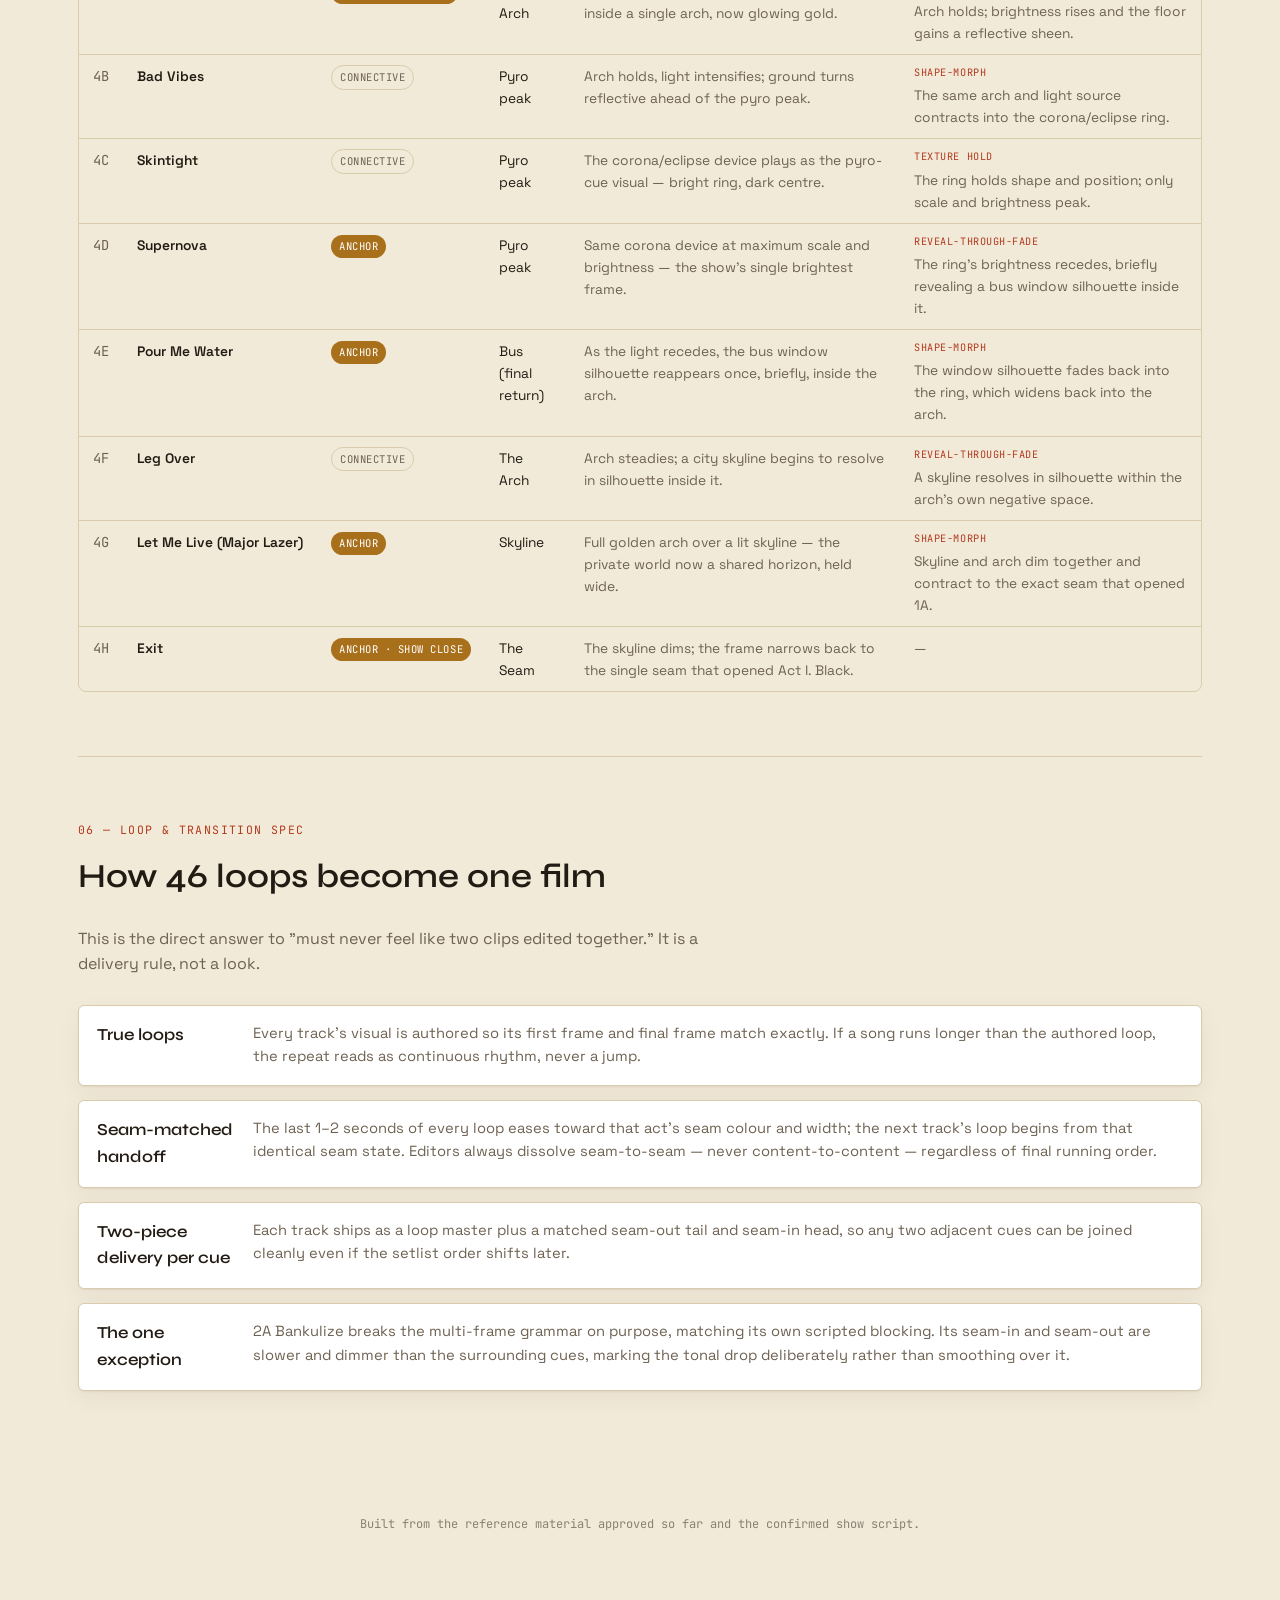
==== commit a6a7a82c: "Update title of 1A -> 1B to TRANSITION" ====
--- a/everywhere-is-carried.html
+++ b/everywhere-is-carried.html
@@ -387,8 +387,9 @@
       </div>
       <div class="meta">
         <div class="sf-id" style="color:var(--vermilion);font-weight:600;">1A → 1B</div>
-        <div class="sf-title">The Seam Dissolve</div>
-        <span class="sf-status exists" style="background:var(--act1);">✓ JOIN (26s)</span>
+        <div class="sf-title" style="font-weight:700;letter-spacing:0.04em;">TRANSITION</div>
+        <div style="font-family:'JetBrains Mono',monospace;font-size:0.65rem;color:var(--ink-dim);margin-top:1px;">The Seam Dissolve</div>
+        <span class="sf-status exists" style="background:var(--act1);margin-top:5px;">✓ JOIN (26s)</span>
       </div>
     </div>
     <div class="sf-card" style="border-left-color:var(--vermilion);">
@@ -465,7 +466,7 @@
       </div>
       <div class="meta">
         <div class="sf-id" style="color:var(--vermilion);font-weight:600;">1A → 1B · ACT I</div>
-        <div class="sf-title" style="font-size:1rem;margin:3px 0 4px;">1A → 1B: The Seam Dissolve</div>
+        <div class="sf-title" style="font-size:1rem;margin:3px 0 4px;font-weight:700;">1A → 1B: TRANSITION</div>
         <p style="font-size:0.75rem;line-height:1.4;margin:0 0 8px;color:var(--ink-dim);">The vertical amber seam widens slightly, dissolving into the two vertical light pillars of 1B: Teef Teef.</p>
         <div style="display:flex;align-items:center;justify-content:space-between;gap:6px;margin-top:6px;">
           <span class="sf-status exists" style="background:var(--act1);">✓ CONFIRMED VIDEO</span>
@@ -611,7 +612,7 @@
       <tbody>
         <tr><td class="id">1A</td><td class="title">Intro <span style="font-family:'JetBrains Mono';font-size:9px;background:rgba(216,83,42,0.15);color:var(--vermilion);border:1px solid rgba(216,83,42,0.3);padding:1px 5px;border-radius:4px;margin-left:4px;">▶ 1080p</span></td><td><span class="chip interlude">Interlude</span></td><td>The Seam</td><td class="intent">Total black; the seam ignites and holds. Nothing crosses it yet.</td><td class="link"><span class="device">The Seam Dissolve</span>Seam widens slightly, dissolving into the two vertical light pillars of 1B: Teef Teef.<br><a href="./assets/mr-eazi/videos/transitions/1A_transition_1B.mp4" target="_blank" style="display:inline-flex;align-items:center;gap:4px;margin-top:4px;color:var(--vermilion);font-family:'JetBrains Mono';font-size:10px;font-weight:600;text-decoration:none;">▶ Play 1A → 1B Transition (26s)</a></td></tr>
         <!-- DEDICATED INLINE TRANSITION ROW BETWEEN 1A AND 1B -->
-        <tr style="background:rgba(216,83,42,0.08);border-left:4px solid var(--vermilion);"><td class="id" style="color:var(--vermilion);font-weight:700;">1A → 1B</td><td class="title" style="font-weight:600;">The Seam Dissolve <span style="font-family:'JetBrains Mono';font-size:9px;background:var(--vermilion);color:#fff;padding:1px 6px;border-radius:4px;margin-left:4px;">TRANSITION</span></td><td><span class="chip" style="background:#3f5a42;color:#fff;font-weight:600;">26s JOIN</span></td><td>The Seam Dissolve</td><td class="intent">Dissolves the origin seam into a red border contour, cleanly stitching Intro into Teef Teef.</td><td class="link"><a href="./assets/mr-eazi/videos/transitions/1A_transition_1B.mp4" target="_blank" style="display:inline-flex;align-items:center;gap:4px;color:#fff;background:var(--vermilion);padding:3px 8px;border-radius:4px;font-family:'JetBrains Mono';font-size:10px;font-weight:600;text-decoration:none;box-shadow:0 1px 3px rgba(0,0,0,0.3);">▶ Watch 1A → 1B Join (26s)</a></td></tr>
+        <tr style="background:rgba(216,83,42,0.08);border-left:4px solid var(--vermilion);"><td class="id" style="color:var(--vermilion);font-weight:700;">1A → 1B</td><td class="title" style="font-weight:700;letter-spacing:0.04em;">TRANSITION <span style="font-family:'JetBrains Mono';font-size:9px;color:var(--ink-dim);font-weight:normal;">(The Seam Dissolve)</span></td><td><span class="chip" style="background:#3f5a42;color:#fff;font-weight:600;">26s JOIN</span></td><td>The Seam Dissolve</td><td class="intent">Dissolves the origin seam into a red border contour, cleanly stitching Intro into Teef Teef.</td><td class="link"><a href="./assets/mr-eazi/videos/transitions/1A_transition_1B.mp4" target="_blank" style="display:inline-flex;align-items:center;gap:4px;color:#fff;background:var(--vermilion);padding:3px 8px;border-radius:4px;font-family:'JetBrains Mono';font-size:10px;font-weight:600;text-decoration:none;box-shadow:0 1px 3px rgba(0,0,0,0.3);">▶ Watch 1A → 1B Transition (26s)</a></td></tr>
         <tr><td class="id">1B</td><td class="title">Teef Teef <span style="font-family:'JetBrains Mono';font-size:9px;background:rgba(216,83,42,0.15);color:var(--vermilion);border:1px solid rgba(216,83,42,0.3);padding:1px 5px;border-radius:4px;margin-left:4px;">▶ 1080p</span></td><td><span class="chip connective">Connective</span></td><td>The Seam</td><td class="intent">The seam widens into one red-edged frame, still empty.</td><td class="link"><span class="device">Texture Hold</span>Frame locked; grain and texture settle into the same red ground.</td></tr>
         <tr><td class="id">1C</td><td class="title">Shitor</td><td><span class="chip connective">Connective</span></td><td>Frame</td><td class="intent">Frame steadies; weathered-wall grain settles inside it.</td><td class="link"><span class="device">Texture Hold</span>Same frame, cut speed only — no geometry change.</td></tr>
         <tr><td class="id">1D</td><td class="title">Anointing (short, sped)</td><td><span class="chip connective">Connective</span></td><td>Frame</td><td class="intent">Sped-up variant of the same held frame, cut to the edit.</td><td class="link"><span class="device">Texture Hold</span>Tempo settles as the rose fades up in the same red ground.</td></tr>
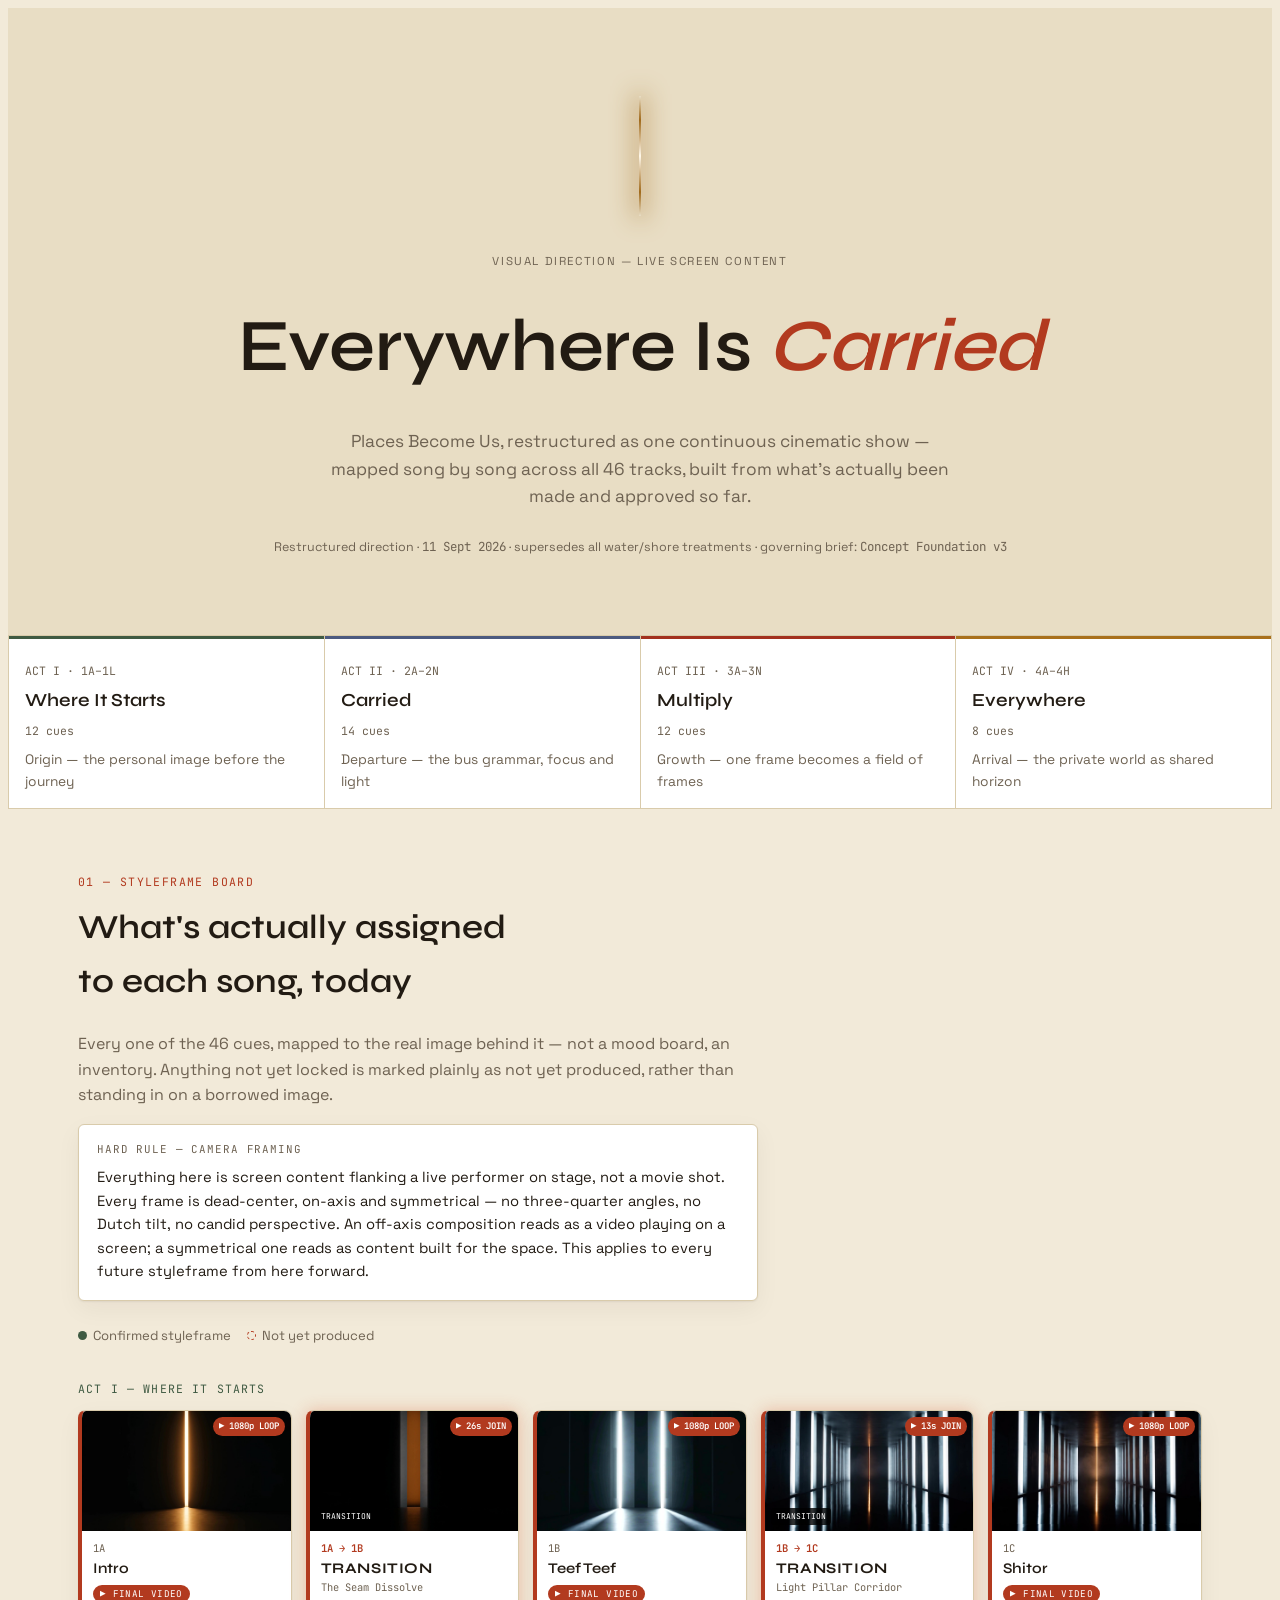
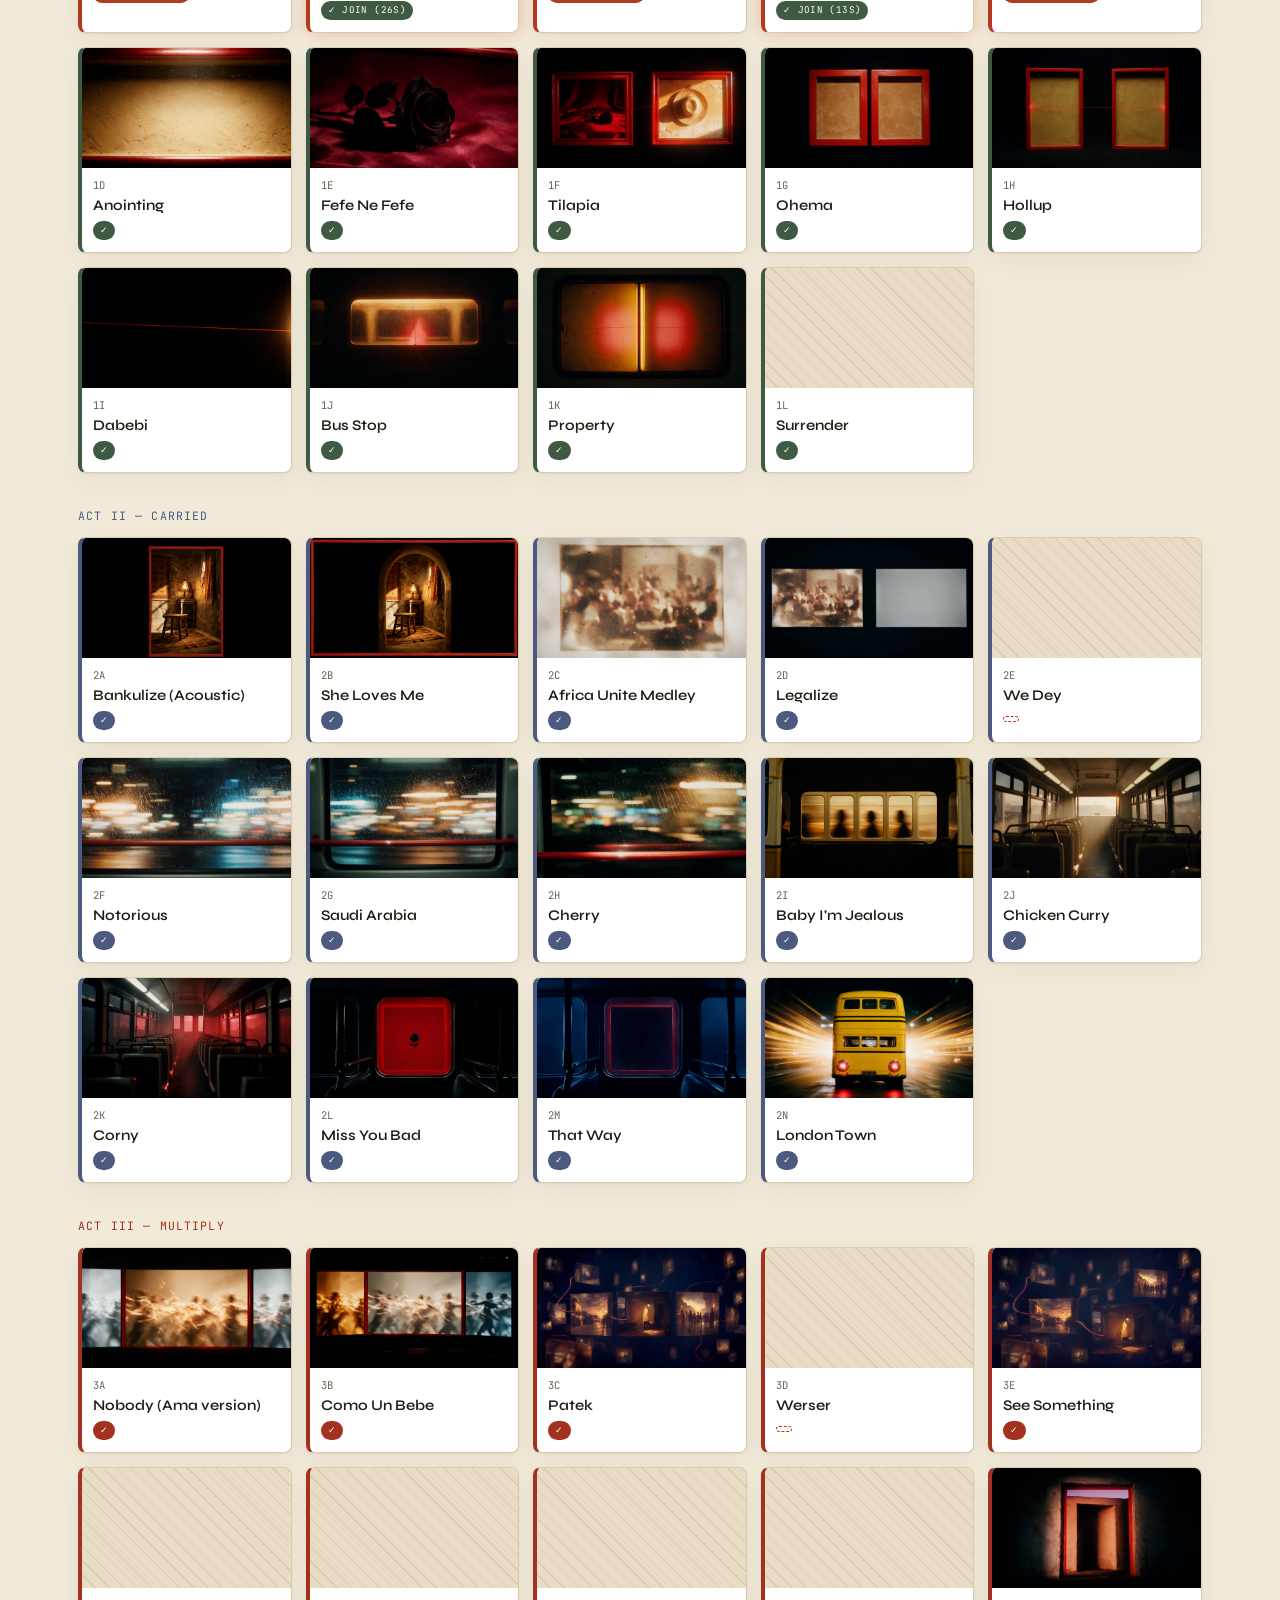
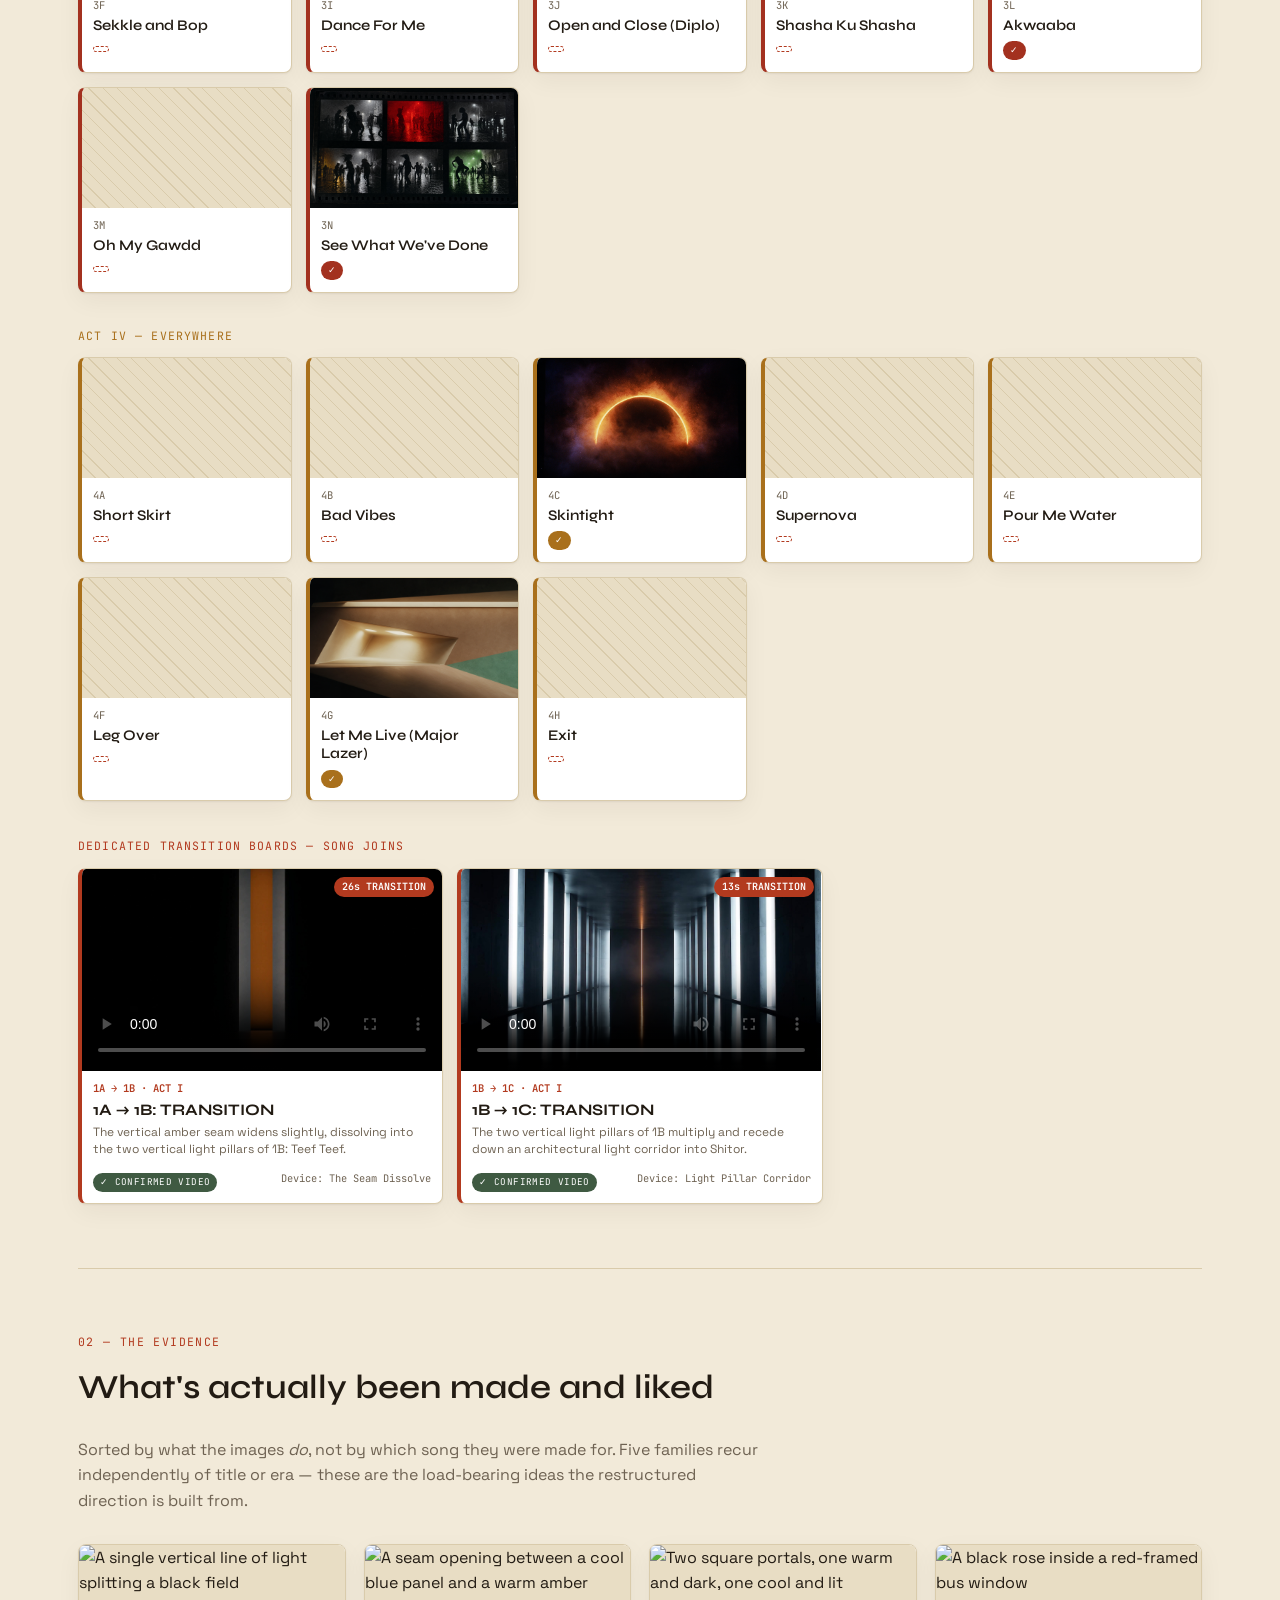
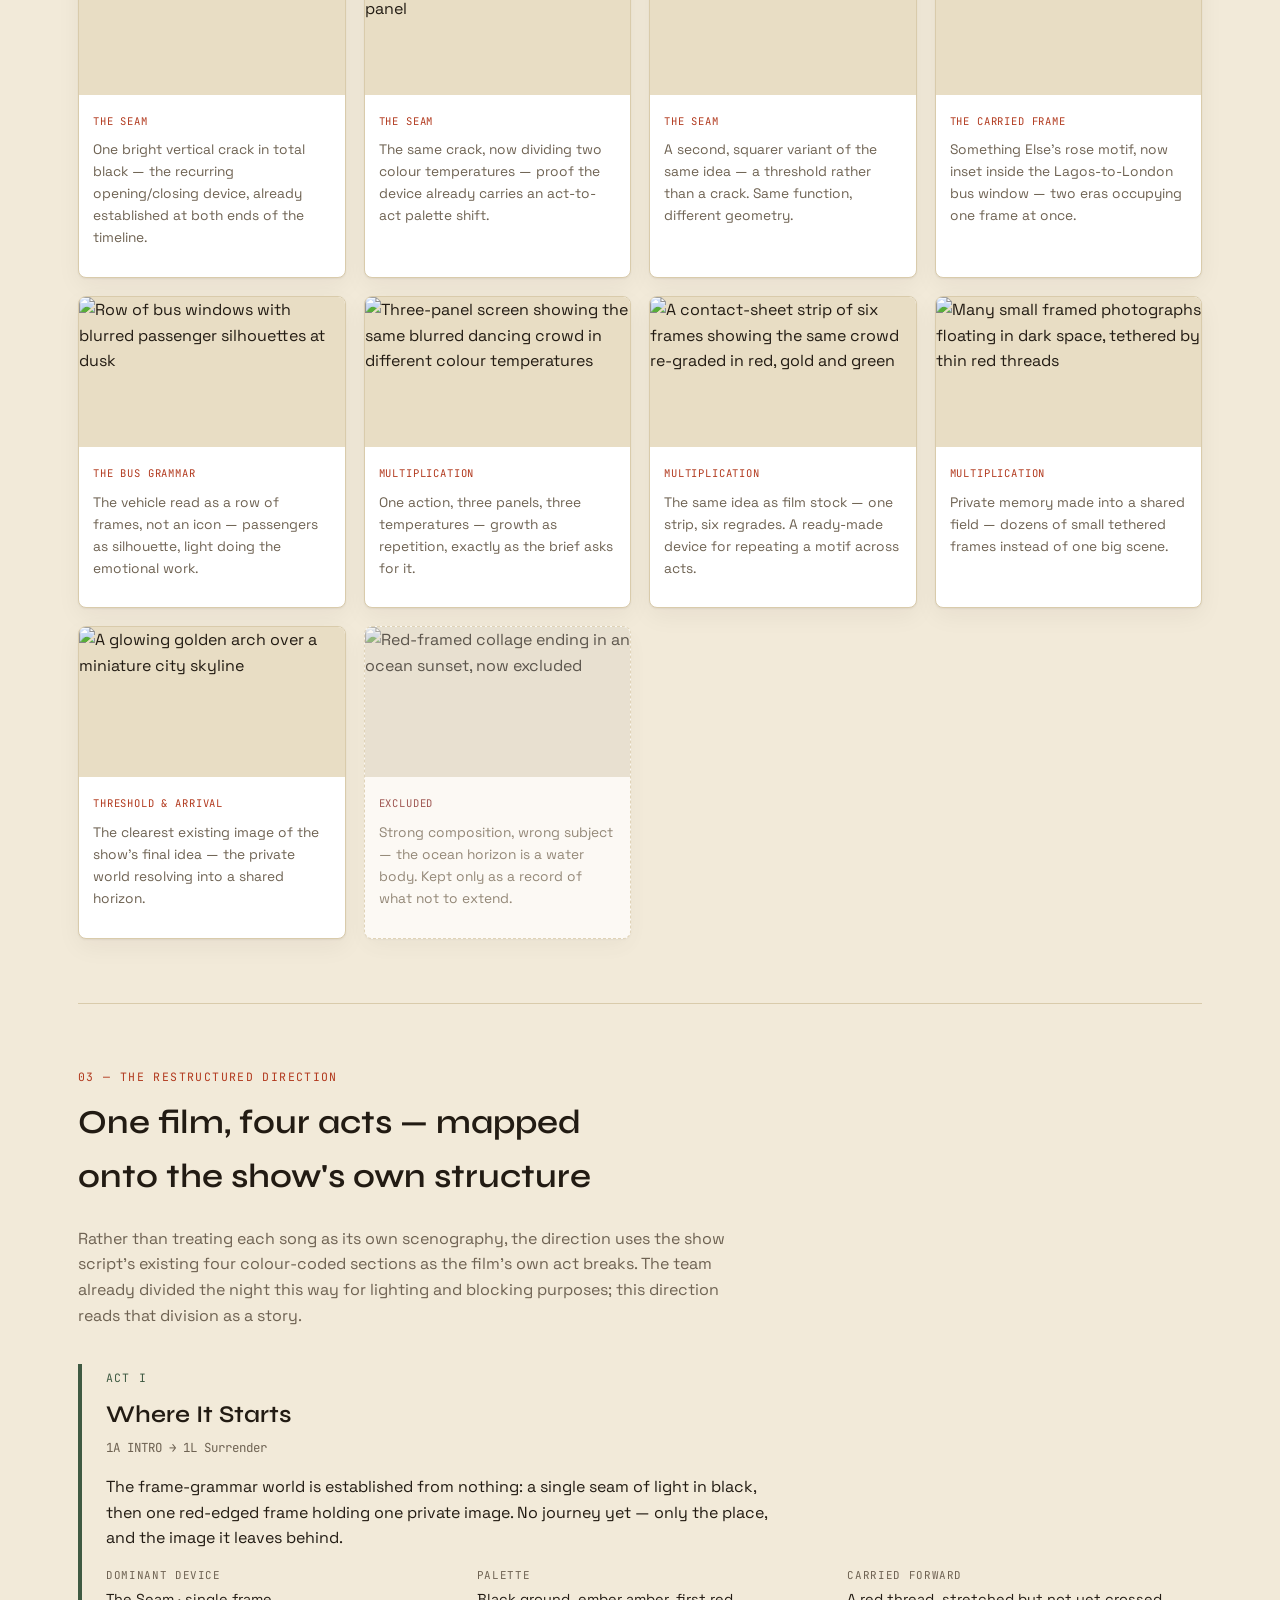
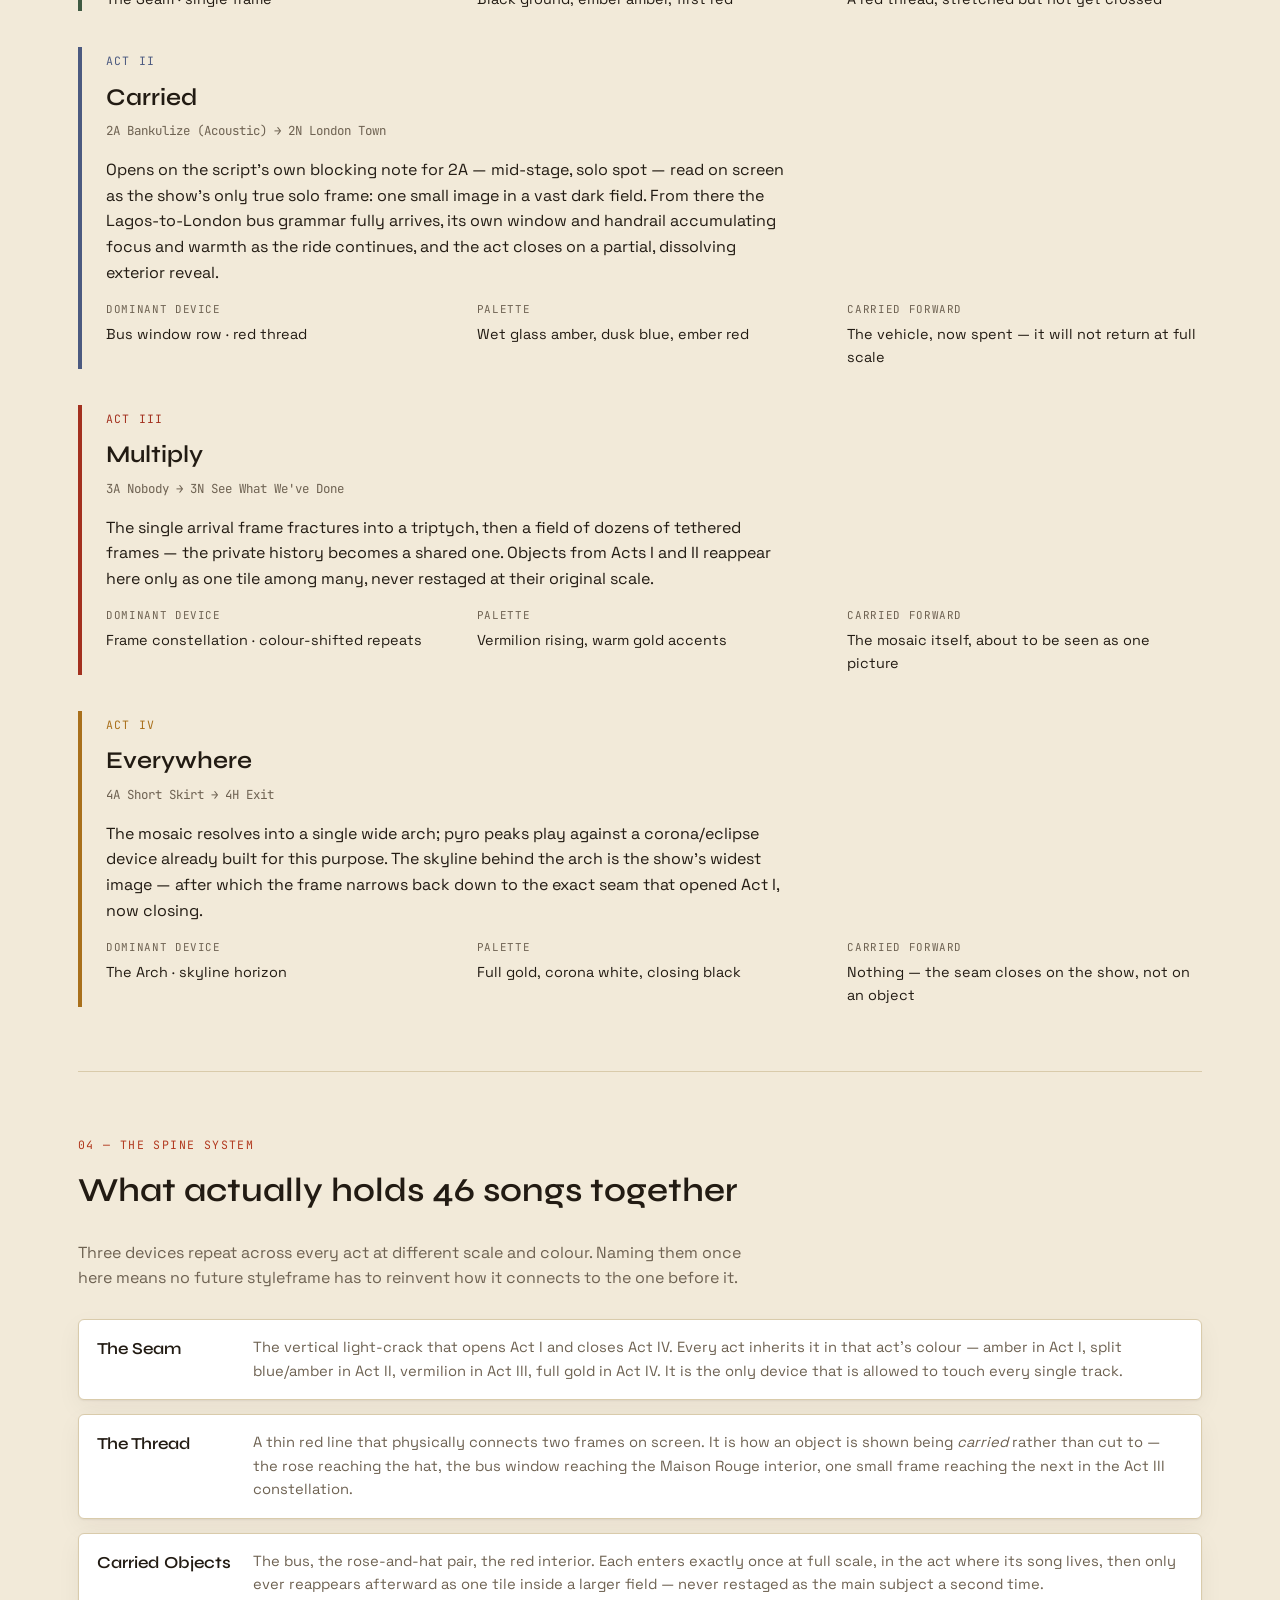
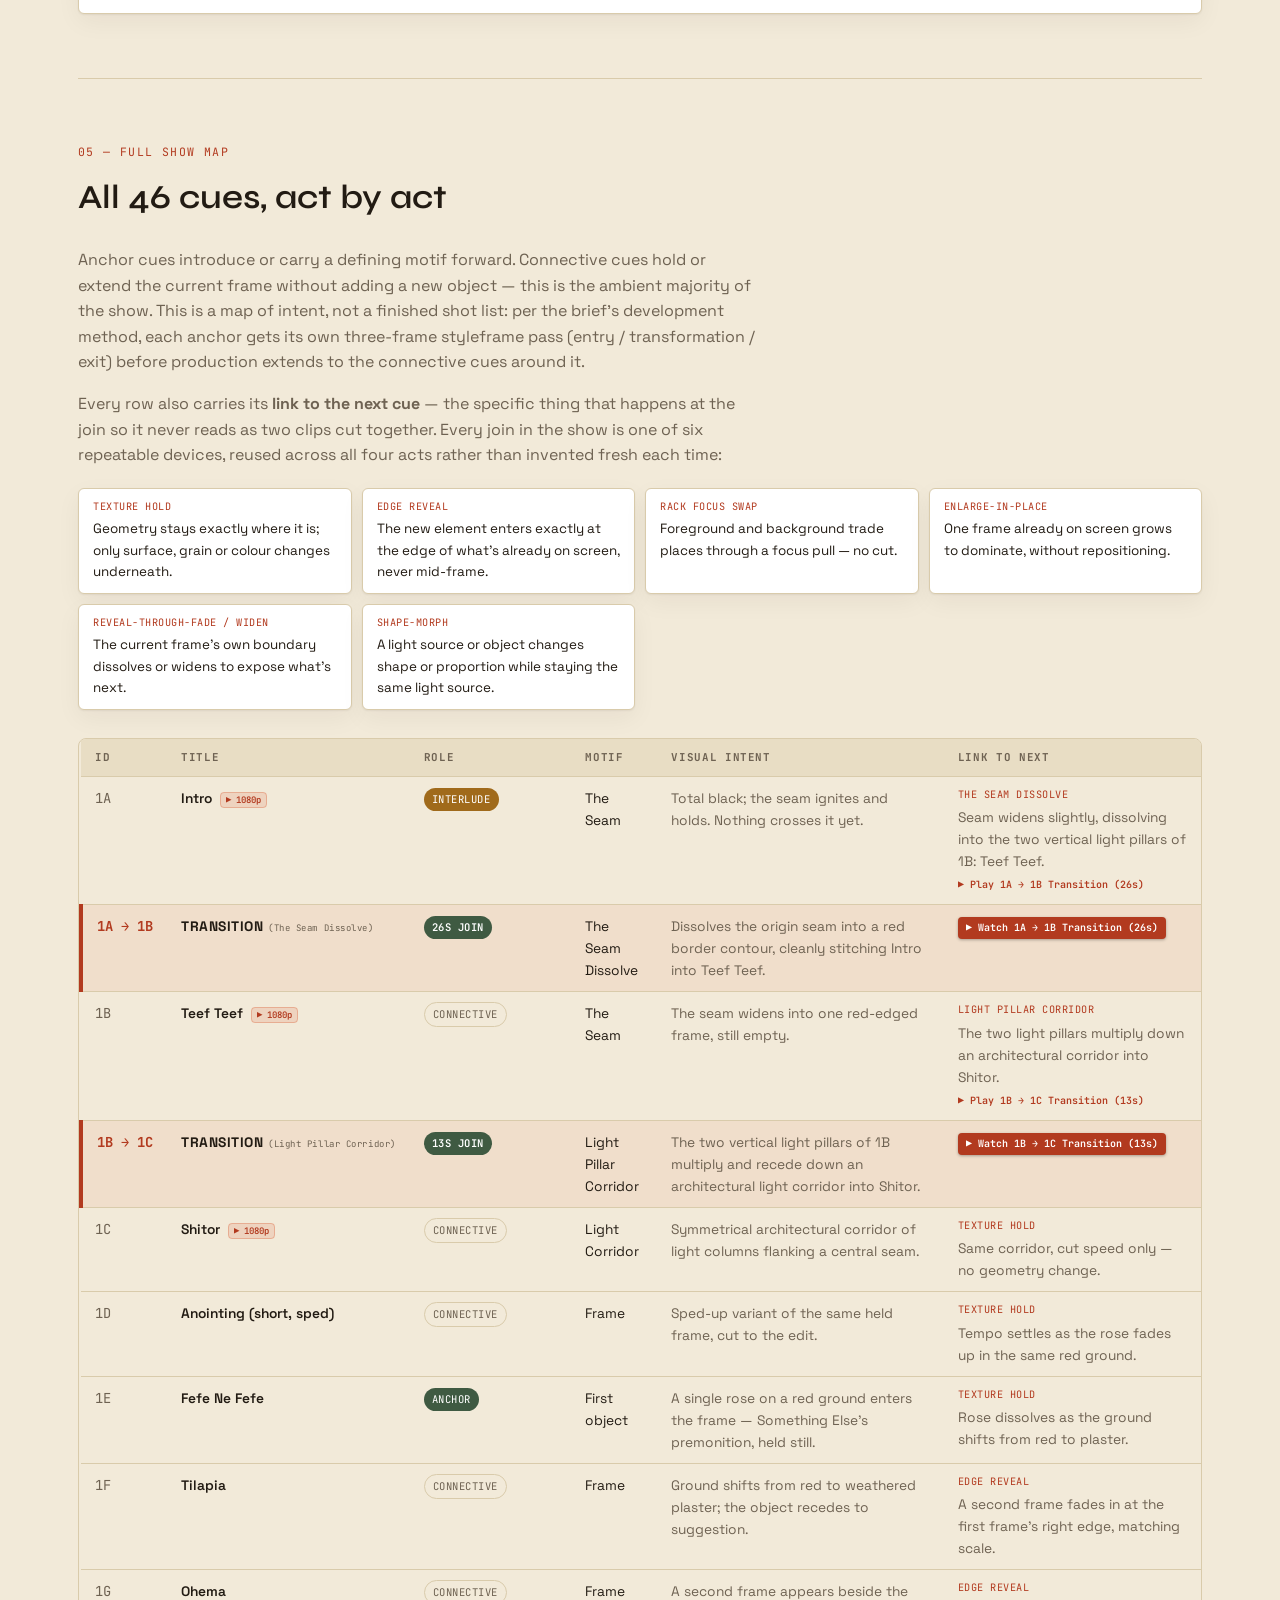
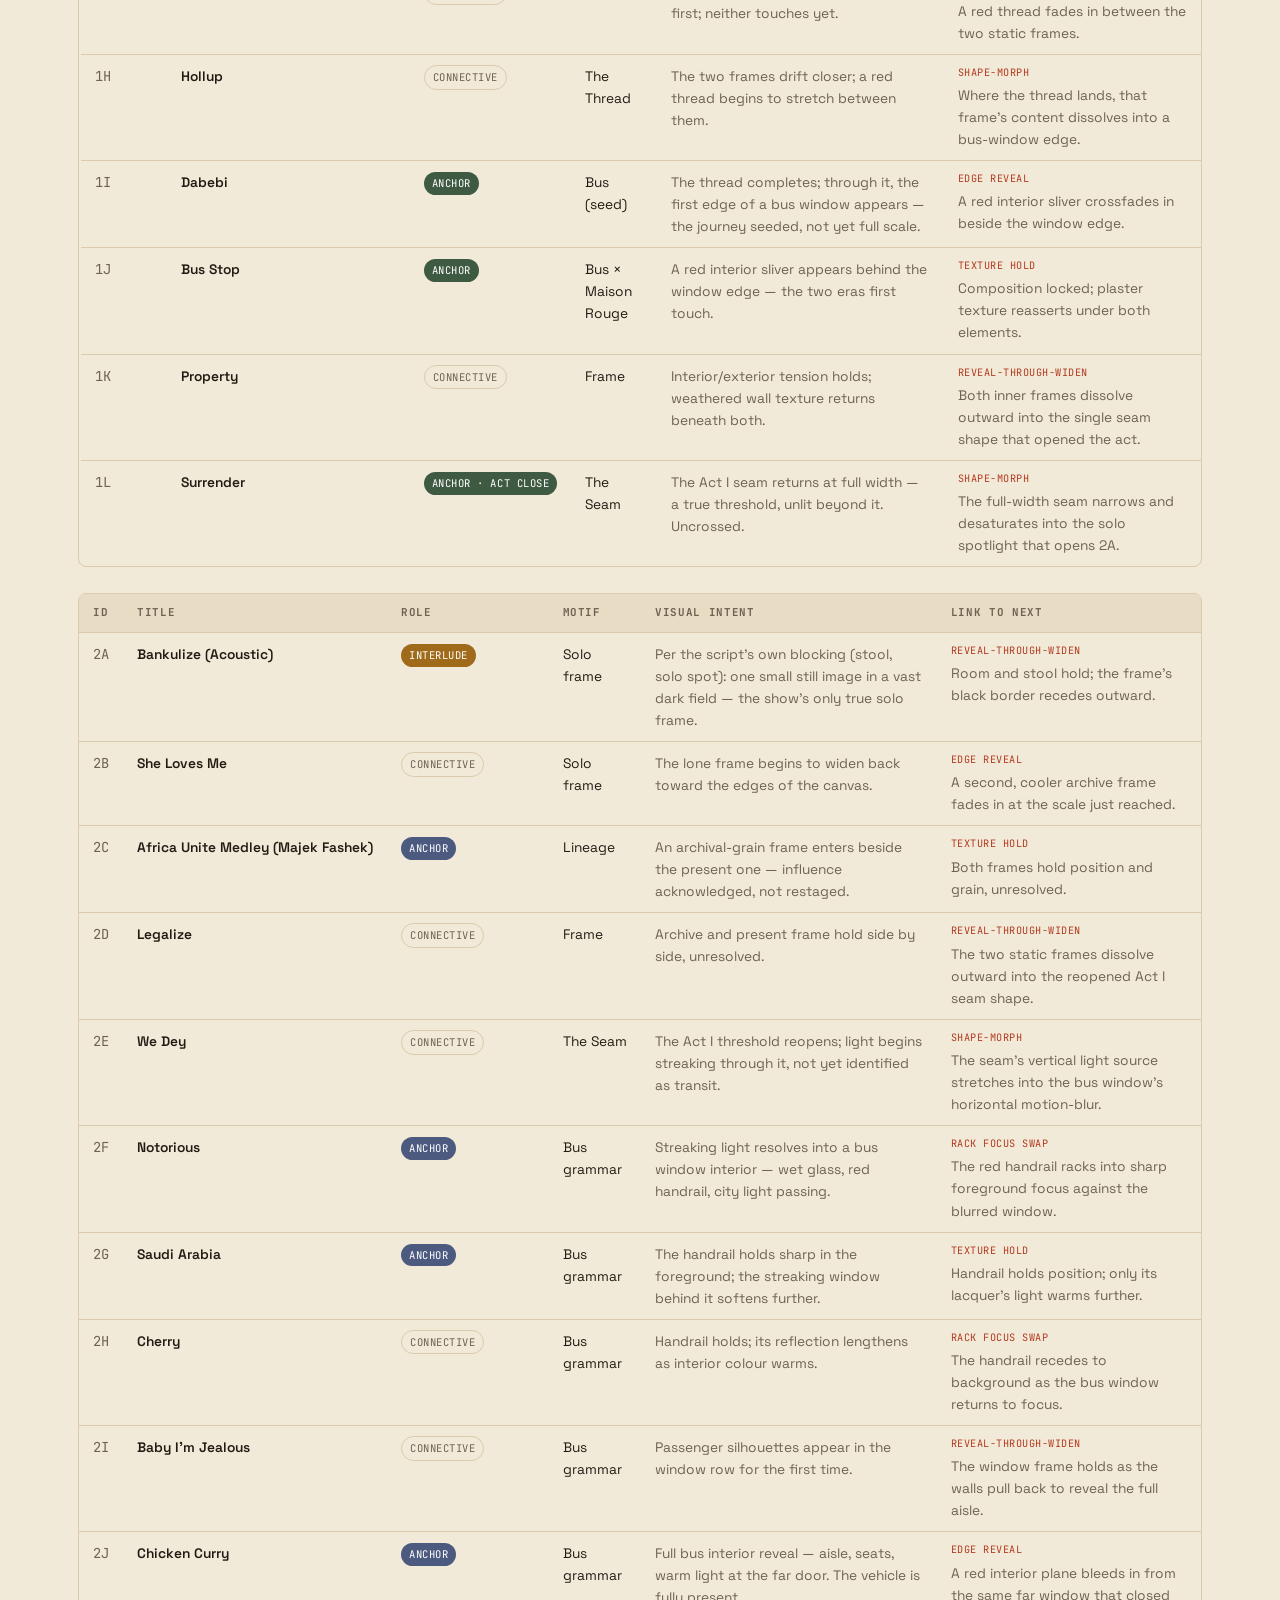
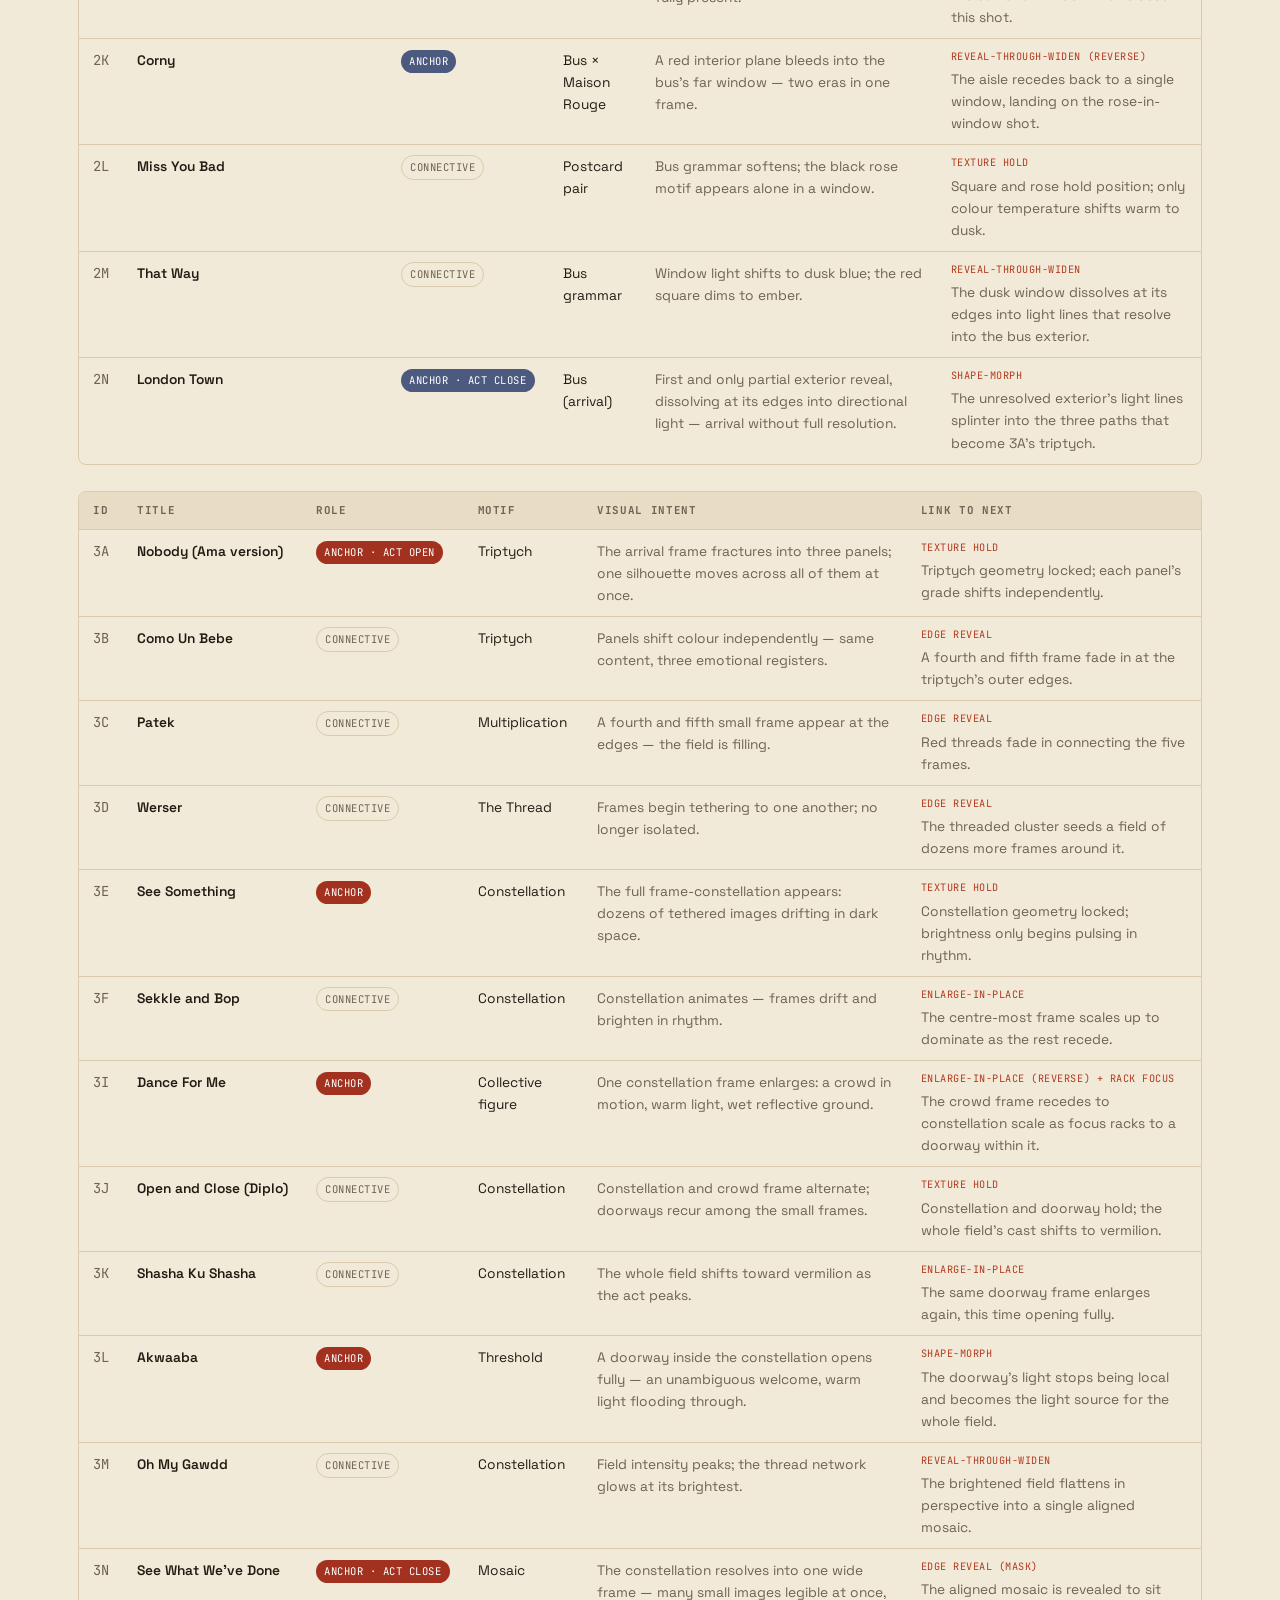
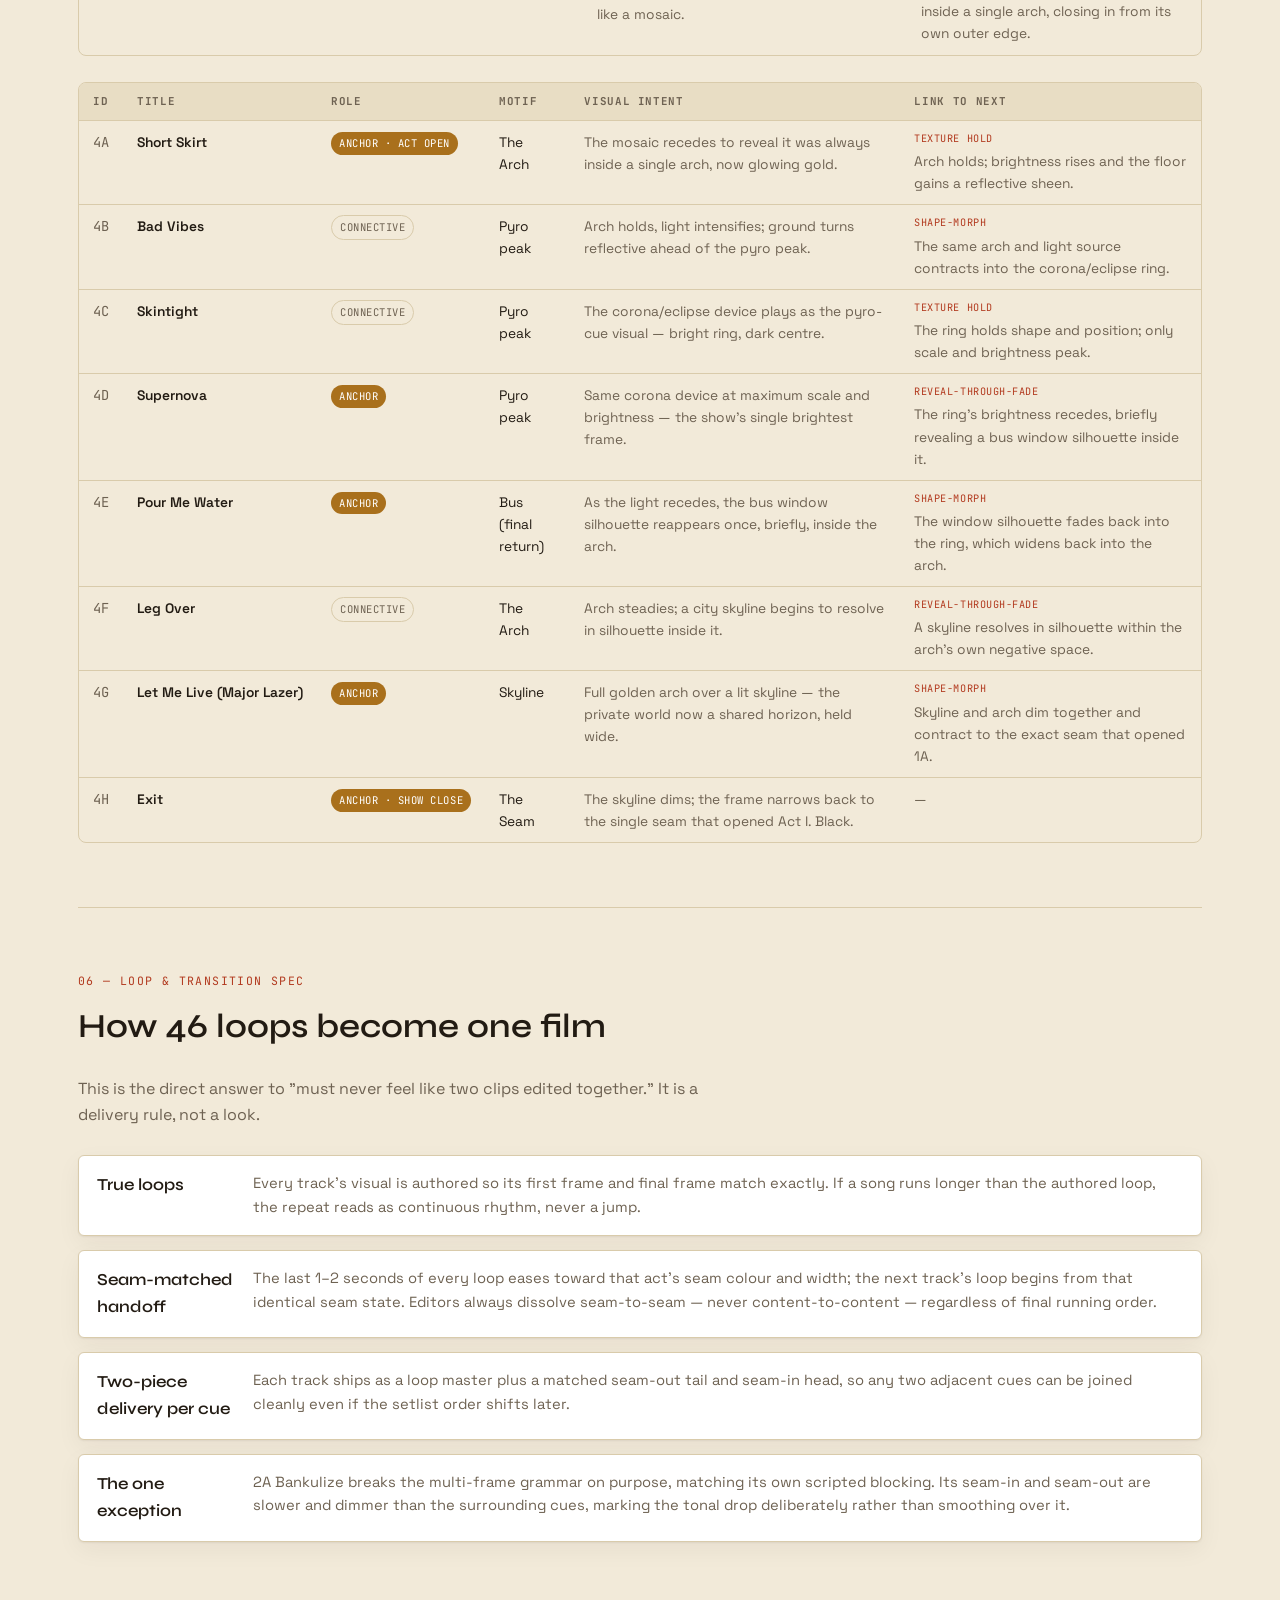
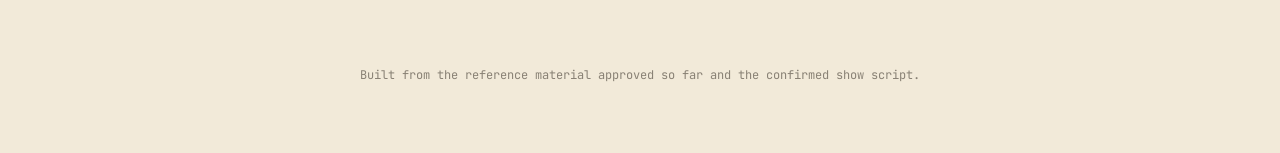
==== commit 01e172dd: "Update Cue 1B loop, add Cue 1C loop and 1B to 1C transition" ====
--- a/everywhere-is-carried.html
+++ b/everywhere-is-carried.html
@@ -399,7 +399,27 @@
       </div>
       <div class="meta"><div class="sf-id">1B</div><div class="sf-title">Teef Teef</div><span class="sf-status exists" style="background:var(--vermilion);">▶ FINAL VIDEO</span></div>
     </div>
-    <div class="sf-card"><img src="./assets/mr-eazi/cues/1C_shitor.png" alt="Weathered plaster ground resolved inside the frame"><div class="meta"><div class="sf-id">1C</div><div class="sf-title">Shitor</div><span class="sf-status exists">✓</span></div></div>
+    <!-- DEDICATED TRANSITION BOARD CARD PLACED DIRECTLY BETWEEN 1B AND 1C -->
+    <div class="sf-card" style="border-left-color:var(--vermilion);border-left-width:4px;box-shadow:0 0 16px rgba(216,83,42,0.3);">
+      <div style="position:relative;height:120px;background:#000;overflow:hidden;">
+        <video src="./assets/mr-eazi/videos/transitions/1B_transition_1C.mp4" poster="./assets/mr-eazi/videos/posters/1B_transition_1C_mid.jpg" autoplay loop muted playsinline style="width:100%;height:100%;object-fit:cover;"></video>
+        <span style="position:absolute;top:6px;right:6px;background:var(--vermilion);color:#fff;font-family:'JetBrains Mono',monospace;font-size:9px;padding:2px 6px;border-radius:10px;font-weight:600;z-index:2;">▶ 13s JOIN</span>
+        <span style="position:absolute;bottom:6px;left:6px;background:rgba(0,0,0,0.8);color:#fff;font-family:'JetBrains Mono',monospace;font-size:8px;padding:2px 5px;border-radius:3px;">TRANSITION</span>
+      </div>
+      <div class="meta">
+        <div class="sf-id" style="color:var(--vermilion);font-weight:600;">1B → 1C</div>
+        <div class="sf-title" style="font-weight:700;letter-spacing:0.04em;">TRANSITION</div>
+        <div style="font-family:'JetBrains Mono',monospace;font-size:0.65rem;color:var(--ink-dim);margin-top:1px;">Light Pillar Corridor</div>
+        <span class="sf-status exists" style="background:var(--act1);margin-top:5px;">✓ JOIN (13s)</span>
+      </div>
+    </div>
+    <div class="sf-card" style="border-left-color:var(--vermilion);">
+      <div style="position:relative;height:120px;background:#000;overflow:hidden;">
+        <video src="./assets/mr-eazi/videos/cues/1C_shitor_loop.mp4" poster="./assets/mr-eazi/videos/posters/1C_shitor_loop_poster.jpg" autoplay loop muted playsinline style="width:100%;height:100%;object-fit:cover;"></video>
+        <span style="position:absolute;top:6px;right:6px;background:var(--vermilion);color:#fff;font-family:'JetBrains Mono',monospace;font-size:9px;padding:2px 6px;border-radius:10px;font-weight:600;">▶ 1080p LOOP</span>
+      </div>
+      <div class="meta"><div class="sf-id">1C</div><div class="sf-title">Shitor</div><span class="sf-status exists" style="background:var(--vermilion);">▶ FINAL VIDEO</span></div>
+    </div>
     <div class="sf-card"><img src="./assets/mr-eazi/cues/1D_anointing.png" alt="Plaster ground caught mid-flicker"><div class="meta"><div class="sf-id">1D</div><div class="sf-title">Anointing</div><span class="sf-status exists">✓</span></div></div>
     <div class="sf-card"><img src="./assets/mr-eazi/cues/1E_fefe_ne_fefe.png" alt="Extreme close-up of the rose on red silk"><div class="meta"><div class="sf-id">1E</div><div class="sf-title">Fefe Ne Fefe</div><span class="sf-status exists">✓</span></div></div>
     <div class="sf-card"><img src="./assets/mr-eazi/cues/1F_tilapia.png" alt="Rose and hat frame pair, dedicated generation"><div class="meta"><div class="sf-id">1F</div><div class="sf-title">Tilapia</div><span class="sf-status exists">✓</span></div></div>
@@ -474,6 +494,21 @@
         </div>
       </div>
     </div>
+    <div class="sf-card" style="border-left-color:var(--vermilion);border-left-width:4px;">
+      <div style="position:relative;aspect-ratio:16/9;background:#000;overflow:hidden;">
+        <video src="./assets/mr-eazi/videos/transitions/1B_transition_1C.mp4" poster="./assets/mr-eazi/videos/posters/1B_transition_1C_mid.jpg" controls loop playsinline style="width:100%;height:100%;object-fit:cover;"></video>
+        <span style="position:absolute;top:8px;right:8px;background:var(--vermilion);color:#fff;font-family:'JetBrains Mono',monospace;font-size:10px;padding:2px 8px;border-radius:12px;font-weight:600;z-index:10;">13s TRANSITION</span>
+      </div>
+      <div class="meta">
+        <div class="sf-id" style="color:var(--vermilion);font-weight:600;">1B → 1C · ACT I</div>
+        <div class="sf-title" style="font-size:1rem;margin:3px 0 4px;font-weight:700;">1B → 1C: TRANSITION</div>
+        <p style="font-size:0.75rem;line-height:1.4;margin:0 0 8px;color:var(--ink-dim);">The two vertical light pillars of 1B multiply and recede down an architectural light corridor into Shitor.</p>
+        <div style="display:flex;align-items:center;justify-content:space-between;gap:6px;margin-top:6px;">
+          <span class="sf-status exists" style="background:var(--act1);">✓ CONFIRMED VIDEO</span>
+          <span style="font-family:'JetBrains Mono';font-size:0.65rem;color:var(--ink-dim);">Device: Light Pillar Corridor</span>
+        </div>
+      </div>
+    </div>
   </div>
 </section>
 
@@ -613,8 +648,10 @@
         <tr><td class="id">1A</td><td class="title">Intro <span style="font-family:'JetBrains Mono';font-size:9px;background:rgba(216,83,42,0.15);color:var(--vermilion);border:1px solid rgba(216,83,42,0.3);padding:1px 5px;border-radius:4px;margin-left:4px;">▶ 1080p</span></td><td><span class="chip interlude">Interlude</span></td><td>The Seam</td><td class="intent">Total black; the seam ignites and holds. Nothing crosses it yet.</td><td class="link"><span class="device">The Seam Dissolve</span>Seam widens slightly, dissolving into the two vertical light pillars of 1B: Teef Teef.<br><a href="./assets/mr-eazi/videos/transitions/1A_transition_1B.mp4" target="_blank" style="display:inline-flex;align-items:center;gap:4px;margin-top:4px;color:var(--vermilion);font-family:'JetBrains Mono';font-size:10px;font-weight:600;text-decoration:none;">▶ Play 1A → 1B Transition (26s)</a></td></tr>
         <!-- DEDICATED INLINE TRANSITION ROW BETWEEN 1A AND 1B -->
         <tr style="background:rgba(216,83,42,0.08);border-left:4px solid var(--vermilion);"><td class="id" style="color:var(--vermilion);font-weight:700;">1A → 1B</td><td class="title" style="font-weight:700;letter-spacing:0.04em;">TRANSITION <span style="font-family:'JetBrains Mono';font-size:9px;color:var(--ink-dim);font-weight:normal;">(The Seam Dissolve)</span></td><td><span class="chip" style="background:#3f5a42;color:#fff;font-weight:600;">26s JOIN</span></td><td>The Seam Dissolve</td><td class="intent">Dissolves the origin seam into a red border contour, cleanly stitching Intro into Teef Teef.</td><td class="link"><a href="./assets/mr-eazi/videos/transitions/1A_transition_1B.mp4" target="_blank" style="display:inline-flex;align-items:center;gap:4px;color:#fff;background:var(--vermilion);padding:3px 8px;border-radius:4px;font-family:'JetBrains Mono';font-size:10px;font-weight:600;text-decoration:none;box-shadow:0 1px 3px rgba(0,0,0,0.3);">▶ Watch 1A → 1B Transition (26s)</a></td></tr>
-        <tr><td class="id">1B</td><td class="title">Teef Teef <span style="font-family:'JetBrains Mono';font-size:9px;background:rgba(216,83,42,0.15);color:var(--vermilion);border:1px solid rgba(216,83,42,0.3);padding:1px 5px;border-radius:4px;margin-left:4px;">▶ 1080p</span></td><td><span class="chip connective">Connective</span></td><td>The Seam</td><td class="intent">The seam widens into one red-edged frame, still empty.</td><td class="link"><span class="device">Texture Hold</span>Frame locked; grain and texture settle into the same red ground.</td></tr>
-        <tr><td class="id">1C</td><td class="title">Shitor</td><td><span class="chip connective">Connective</span></td><td>Frame</td><td class="intent">Frame steadies; weathered-wall grain settles inside it.</td><td class="link"><span class="device">Texture Hold</span>Same frame, cut speed only — no geometry change.</td></tr>
+        <tr><td class="id">1B</td><td class="title">Teef Teef <span style="font-family:'JetBrains Mono';font-size:9px;background:rgba(216,83,42,0.15);color:var(--vermilion);border:1px solid rgba(216,83,42,0.3);padding:1px 5px;border-radius:4px;margin-left:4px;">▶ 1080p</span></td><td><span class="chip connective">Connective</span></td><td>The Seam</td><td class="intent">The seam widens into one red-edged frame, still empty.</td><td class="link"><span class="device">Light Pillar Corridor</span>The two light pillars multiply down an architectural corridor into Shitor.<br><a href="./assets/mr-eazi/videos/transitions/1B_transition_1C.mp4" target="_blank" style="display:inline-flex;align-items:center;gap:4px;margin-top:4px;color:var(--vermilion);font-family:'JetBrains Mono';font-size:10px;font-weight:600;text-decoration:none;">▶ Play 1B → 1C Transition (13s)</a></td></tr>
+        <!-- DEDICATED INLINE TRANSITION ROW BETWEEN 1B AND 1C -->
+        <tr style="background:rgba(216,83,42,0.08);border-left:4px solid var(--vermilion);"><td class="id" style="color:var(--vermilion);font-weight:700;">1B → 1C</td><td class="title" style="font-weight:700;letter-spacing:0.04em;">TRANSITION <span style="font-family:'JetBrains Mono';font-size:9px;color:var(--ink-dim);font-weight:normal;">(Light Pillar Corridor)</span></td><td><span class="chip" style="background:#3f5a42;color:#fff;font-weight:600;">13s JOIN</span></td><td>Light Pillar Corridor</td><td class="intent">The two vertical light pillars of 1B multiply and recede down an architectural light corridor into Shitor.</td><td class="link"><a href="./assets/mr-eazi/videos/transitions/1B_transition_1C.mp4" target="_blank" style="display:inline-flex;align-items:center;gap:4px;color:#fff;background:var(--vermilion);padding:3px 8px;border-radius:4px;font-family:'JetBrains Mono';font-size:10px;font-weight:600;text-decoration:none;box-shadow:0 1px 3px rgba(0,0,0,0.3);">▶ Watch 1B → 1C Transition (13s)</a></td></tr>
+        <tr><td class="id">1C</td><td class="title">Shitor <span style="font-family:'JetBrains Mono';font-size:9px;background:rgba(216,83,42,0.15);color:var(--vermilion);border:1px solid rgba(216,83,42,0.3);padding:1px 5px;border-radius:4px;margin-left:4px;">▶ 1080p</span></td><td><span class="chip connective">Connective</span></td><td>Light Corridor</td><td class="intent">Symmetrical architectural corridor of light columns flanking a central seam.</td><td class="link"><span class="device">Texture Hold</span>Same corridor, cut speed only — no geometry change.</td></tr>
         <tr><td class="id">1D</td><td class="title">Anointing (short, sped)</td><td><span class="chip connective">Connective</span></td><td>Frame</td><td class="intent">Sped-up variant of the same held frame, cut to the edit.</td><td class="link"><span class="device">Texture Hold</span>Tempo settles as the rose fades up in the same red ground.</td></tr>
         <tr><td class="id">1E</td><td class="title">Fefe Ne Fefe</td><td><span class="chip anchor" style="--act-c:var(--act1)">Anchor</span></td><td>First object</td><td class="intent">A single rose on a red ground enters the frame — Something Else's premonition, held still.</td><td class="link"><span class="device">Texture Hold</span>Rose dissolves as the ground shifts from red to plaster.</td></tr>
         <tr><td class="id">1F</td><td class="title">Tilapia</td><td><span class="chip connective">Connective</span></td><td>Frame</td><td class="intent">Ground shifts from red to weathered plaster; the object recedes to suggestion.</td><td class="link"><span class="device">Edge Reveal</span>A second frame fades in at the first frame's right edge, matching scale.</td></tr>
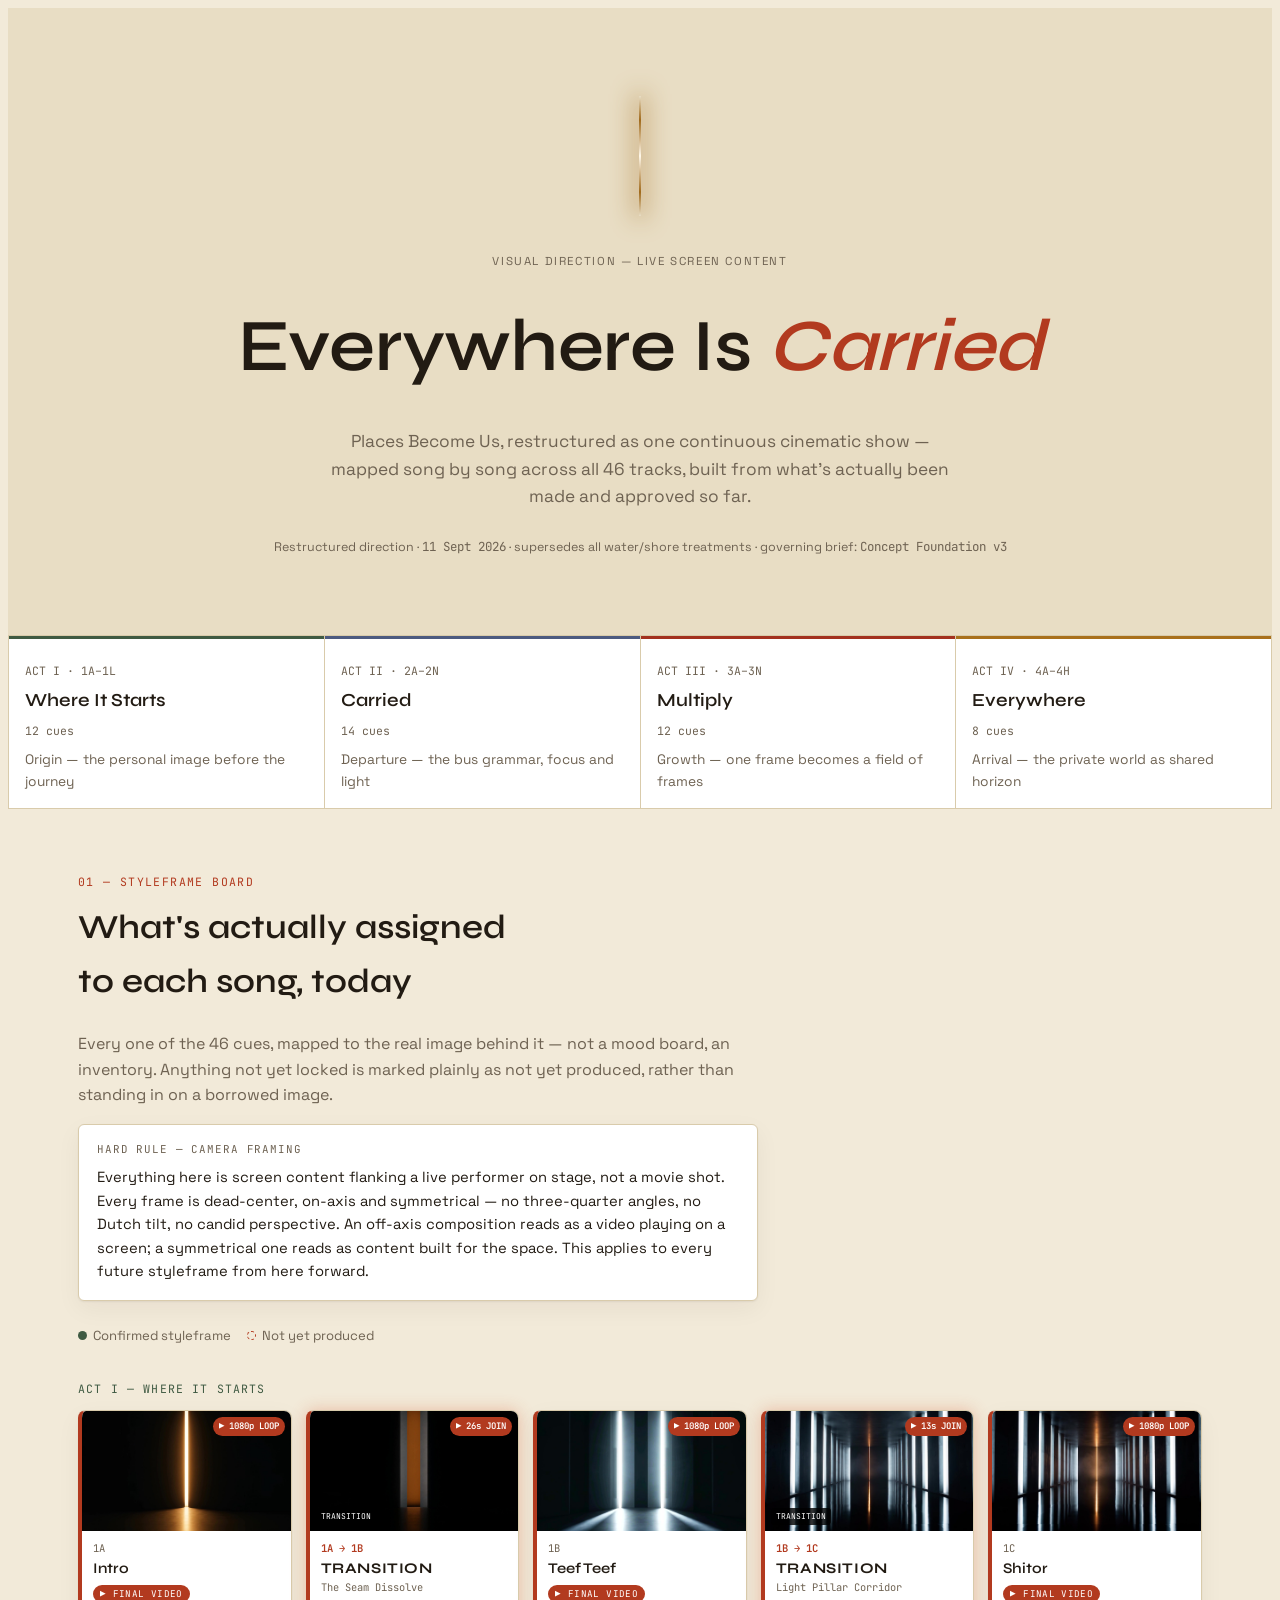
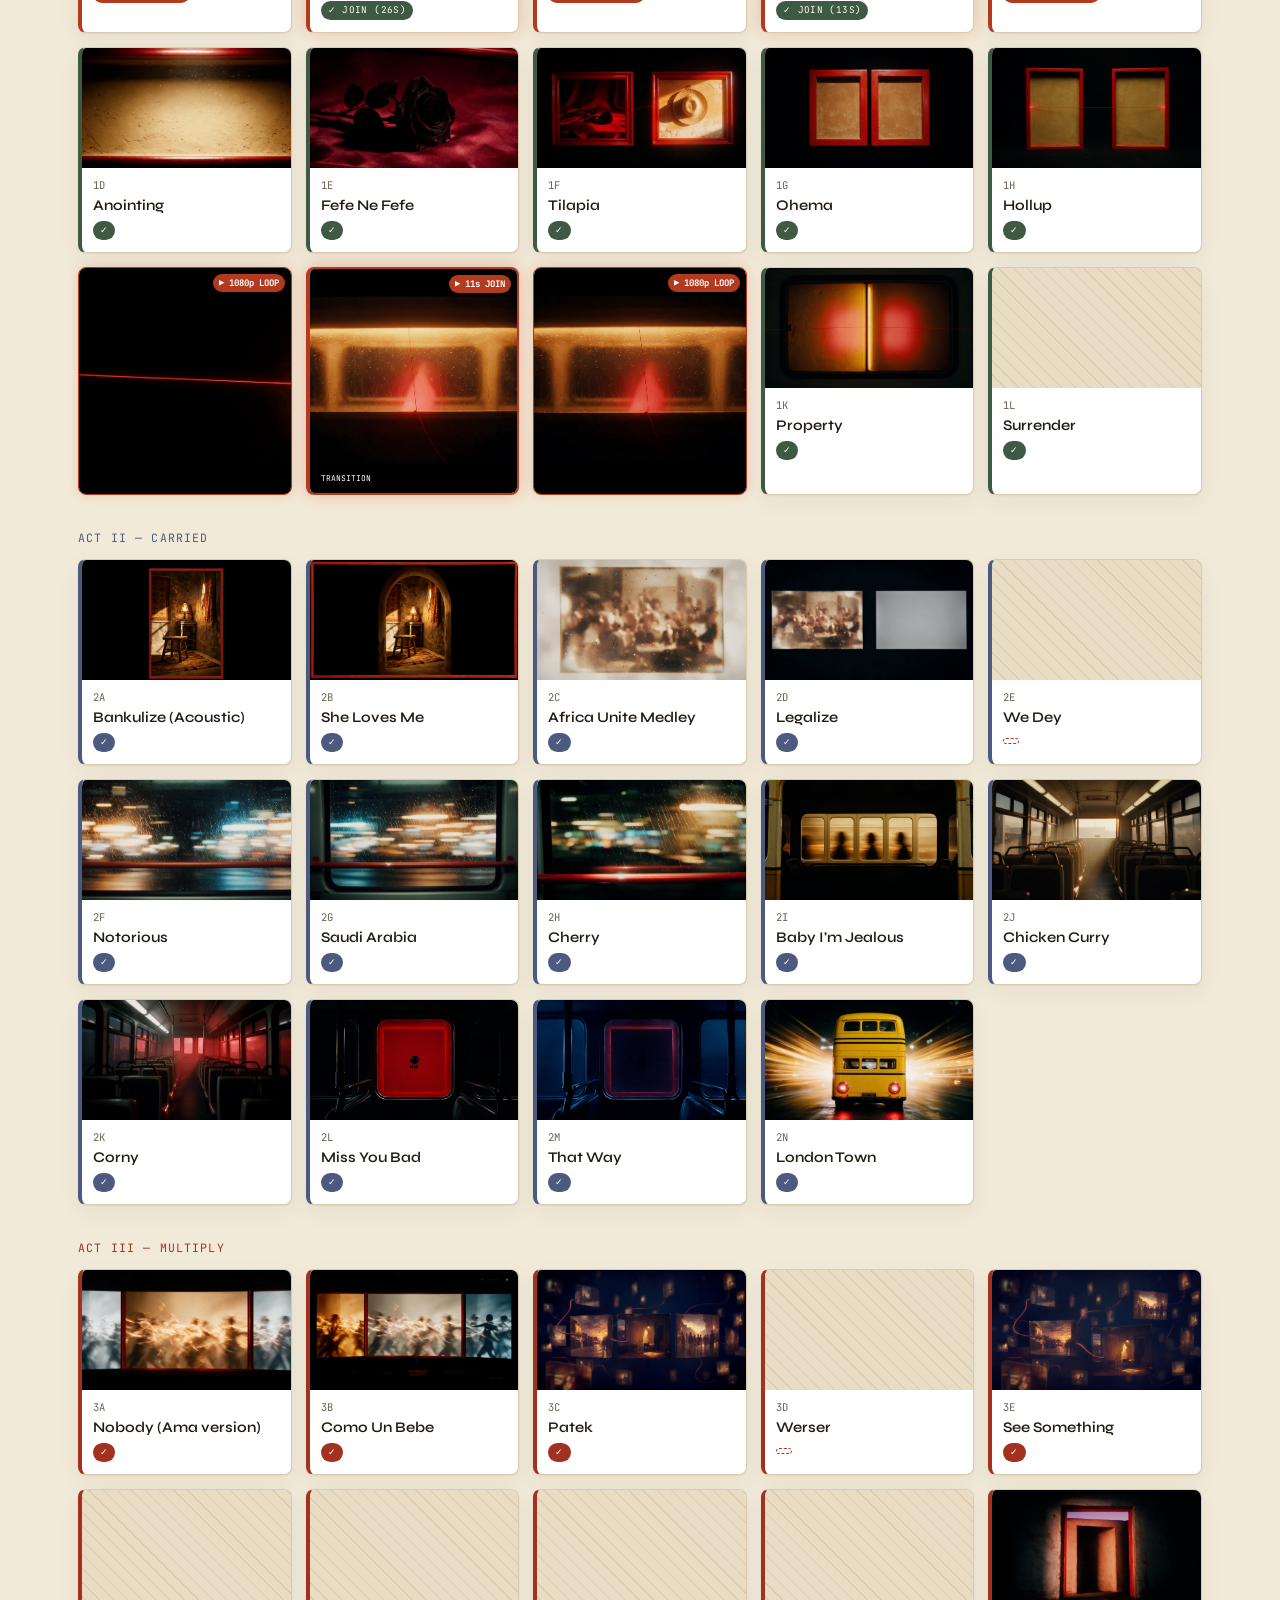
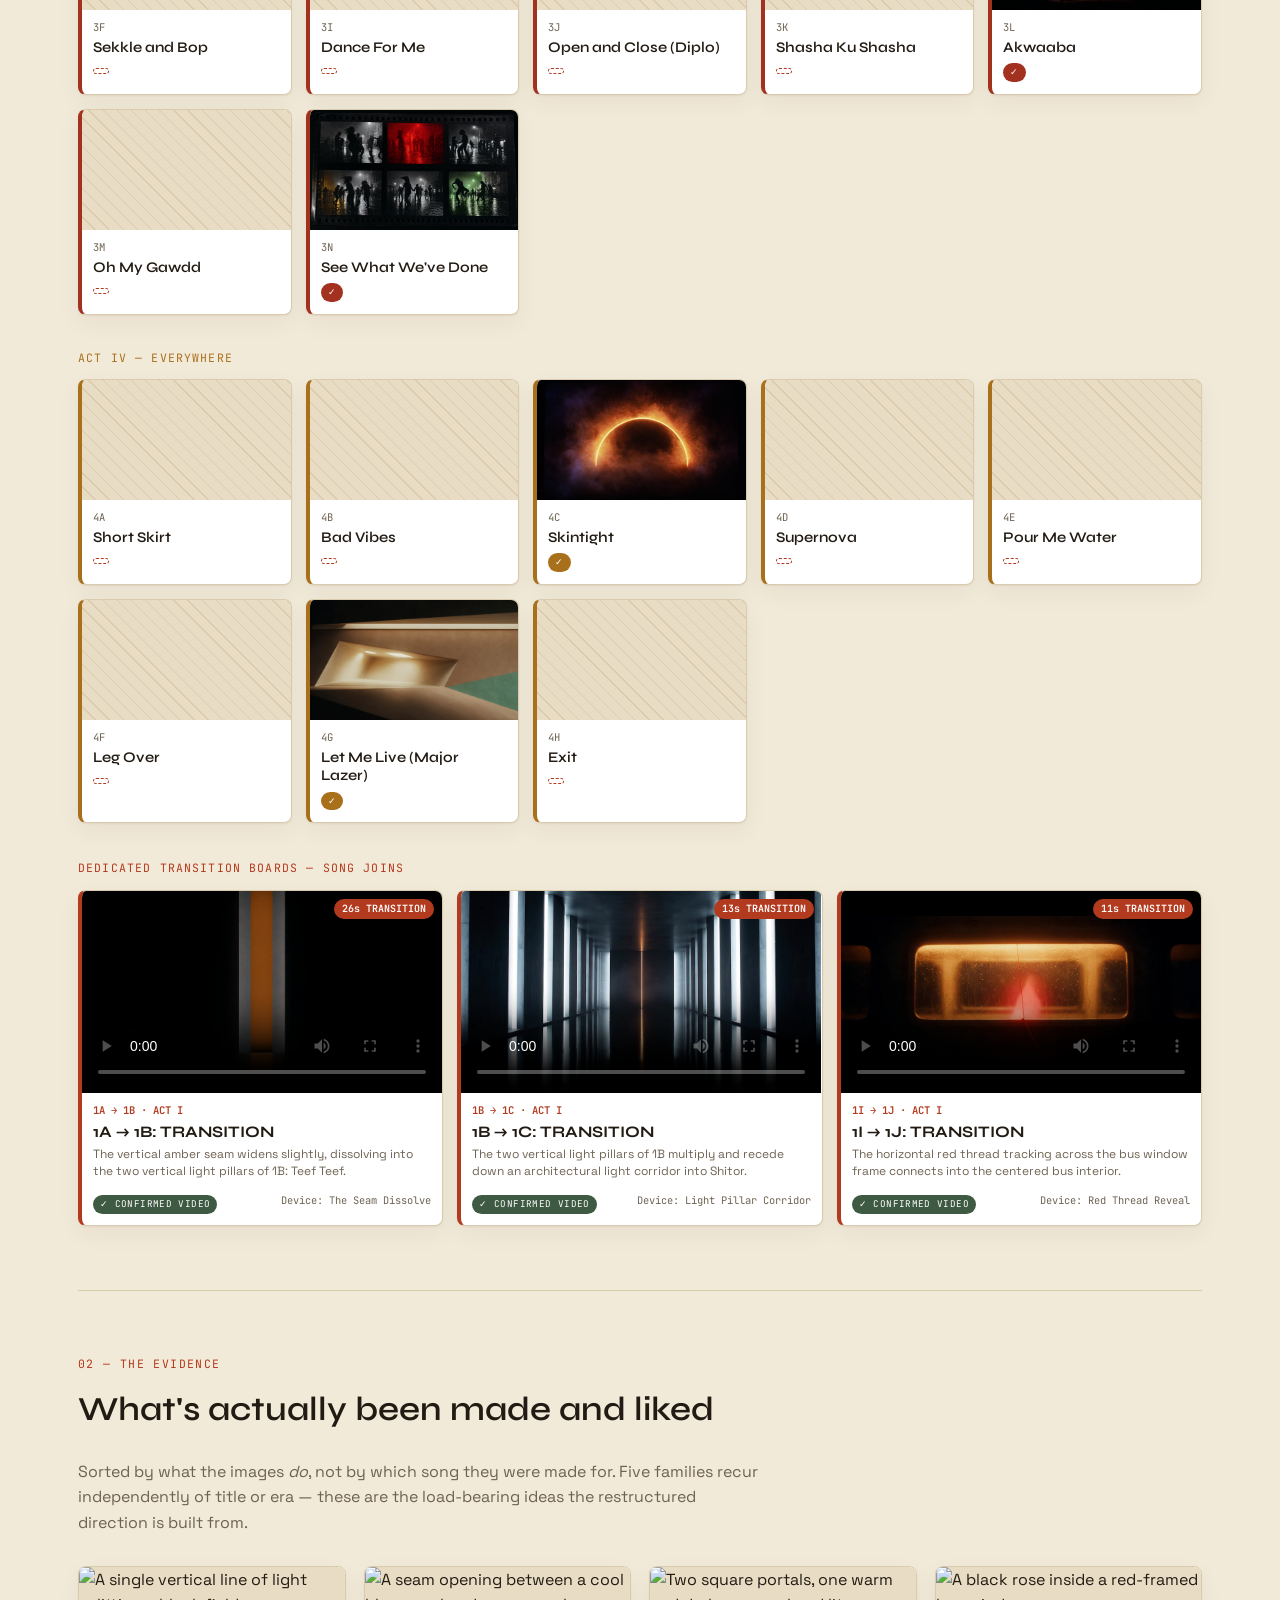
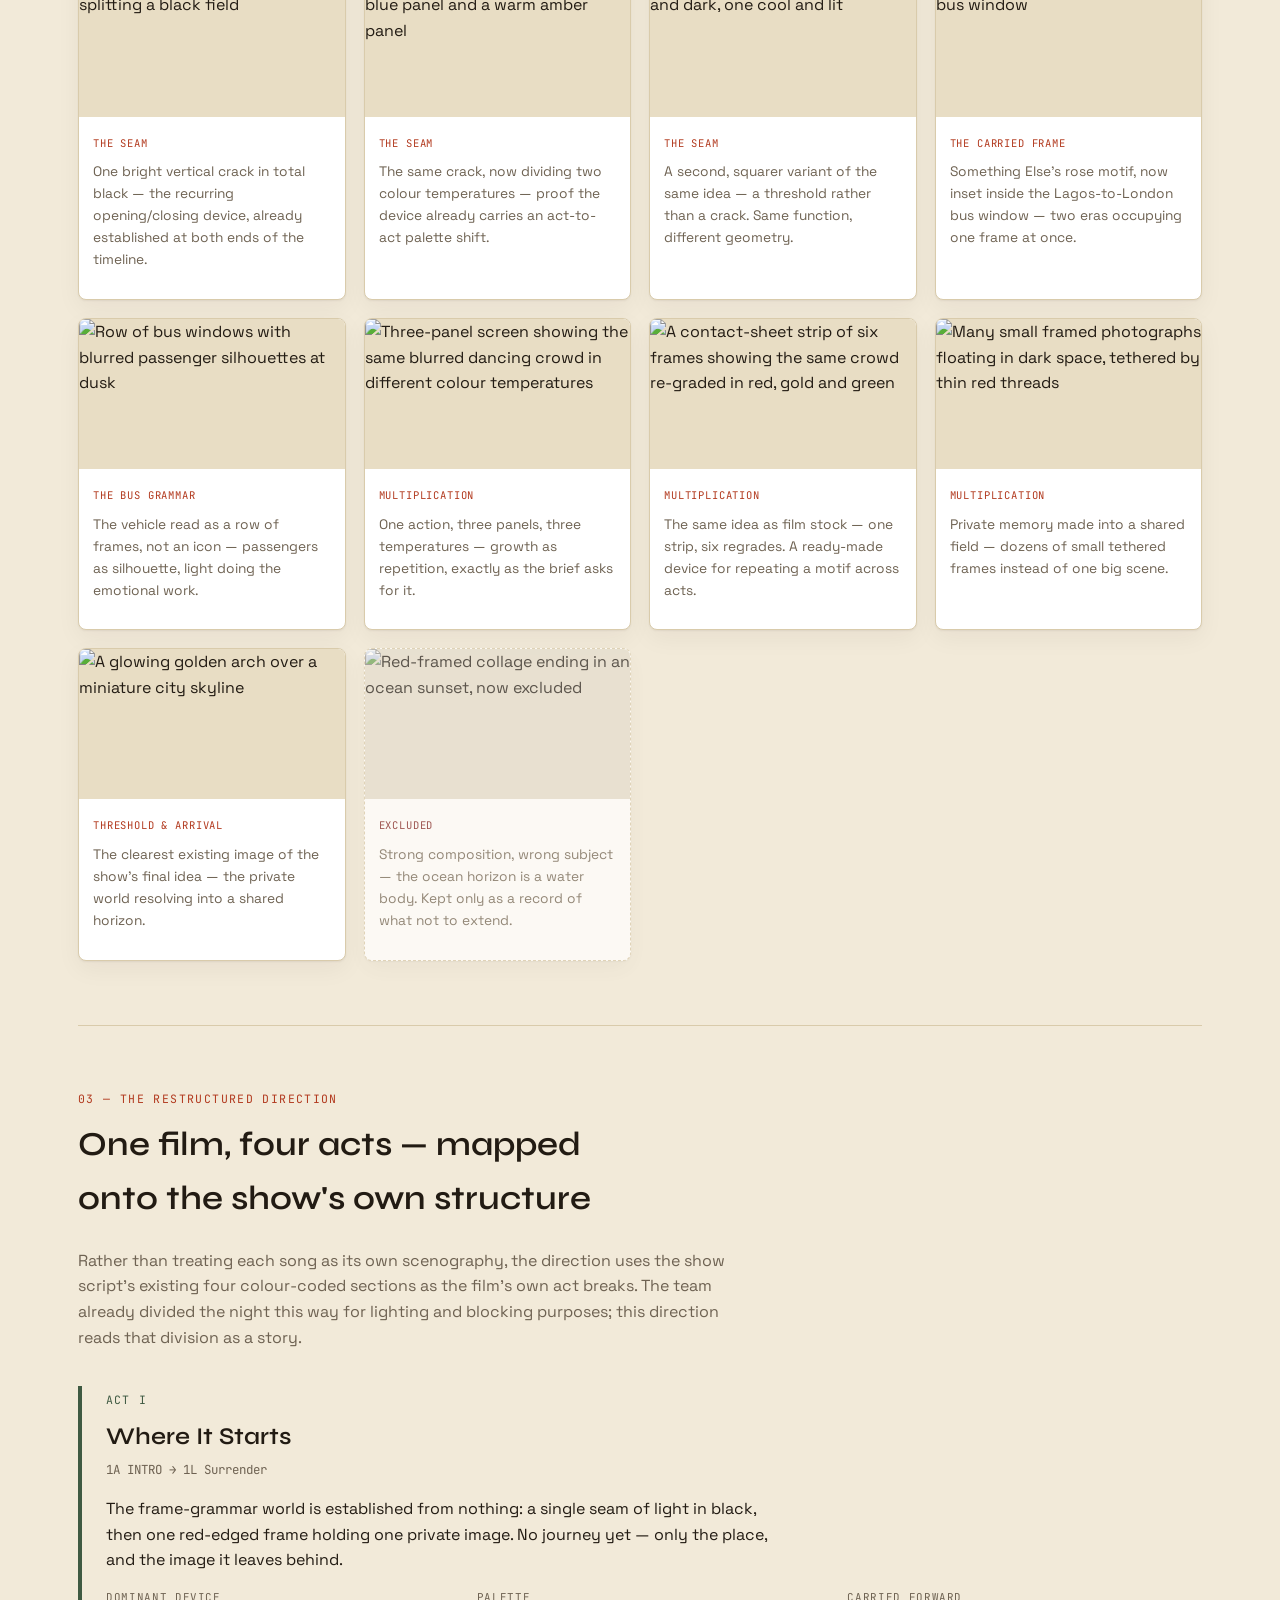
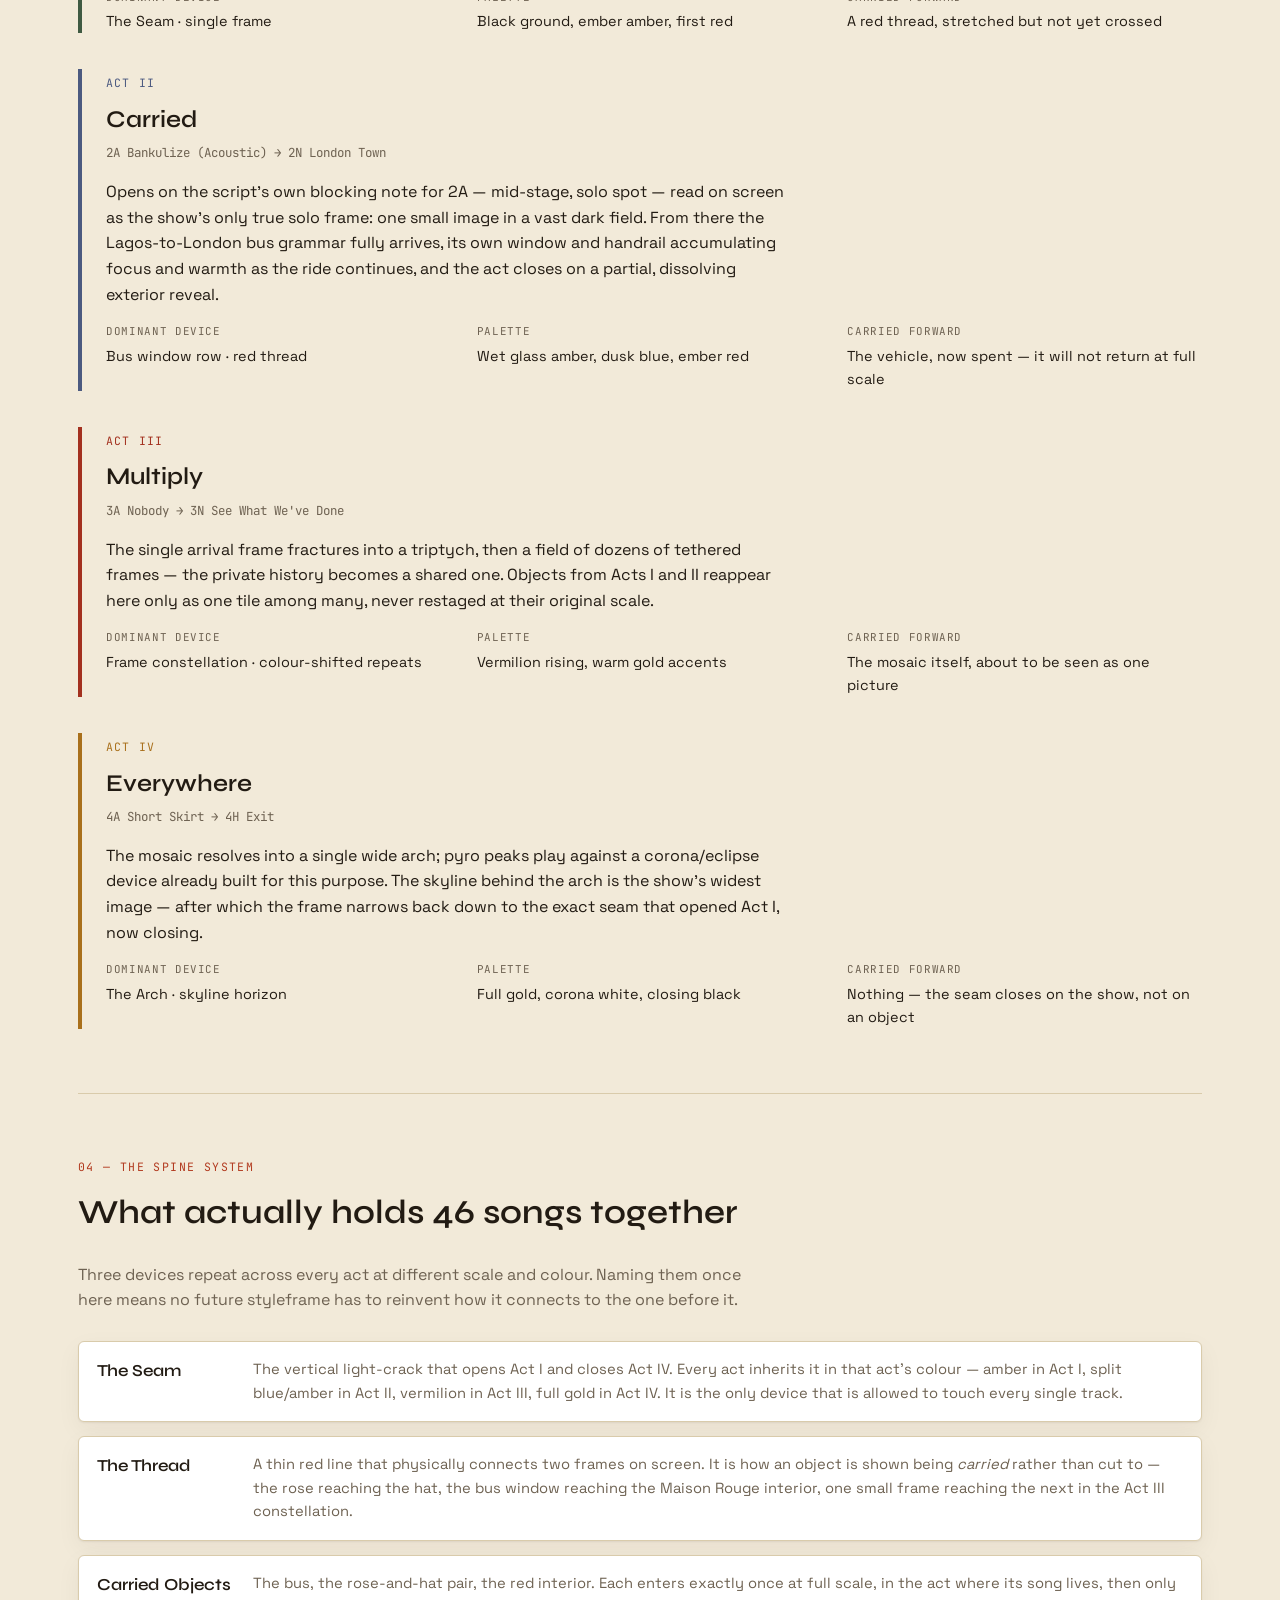
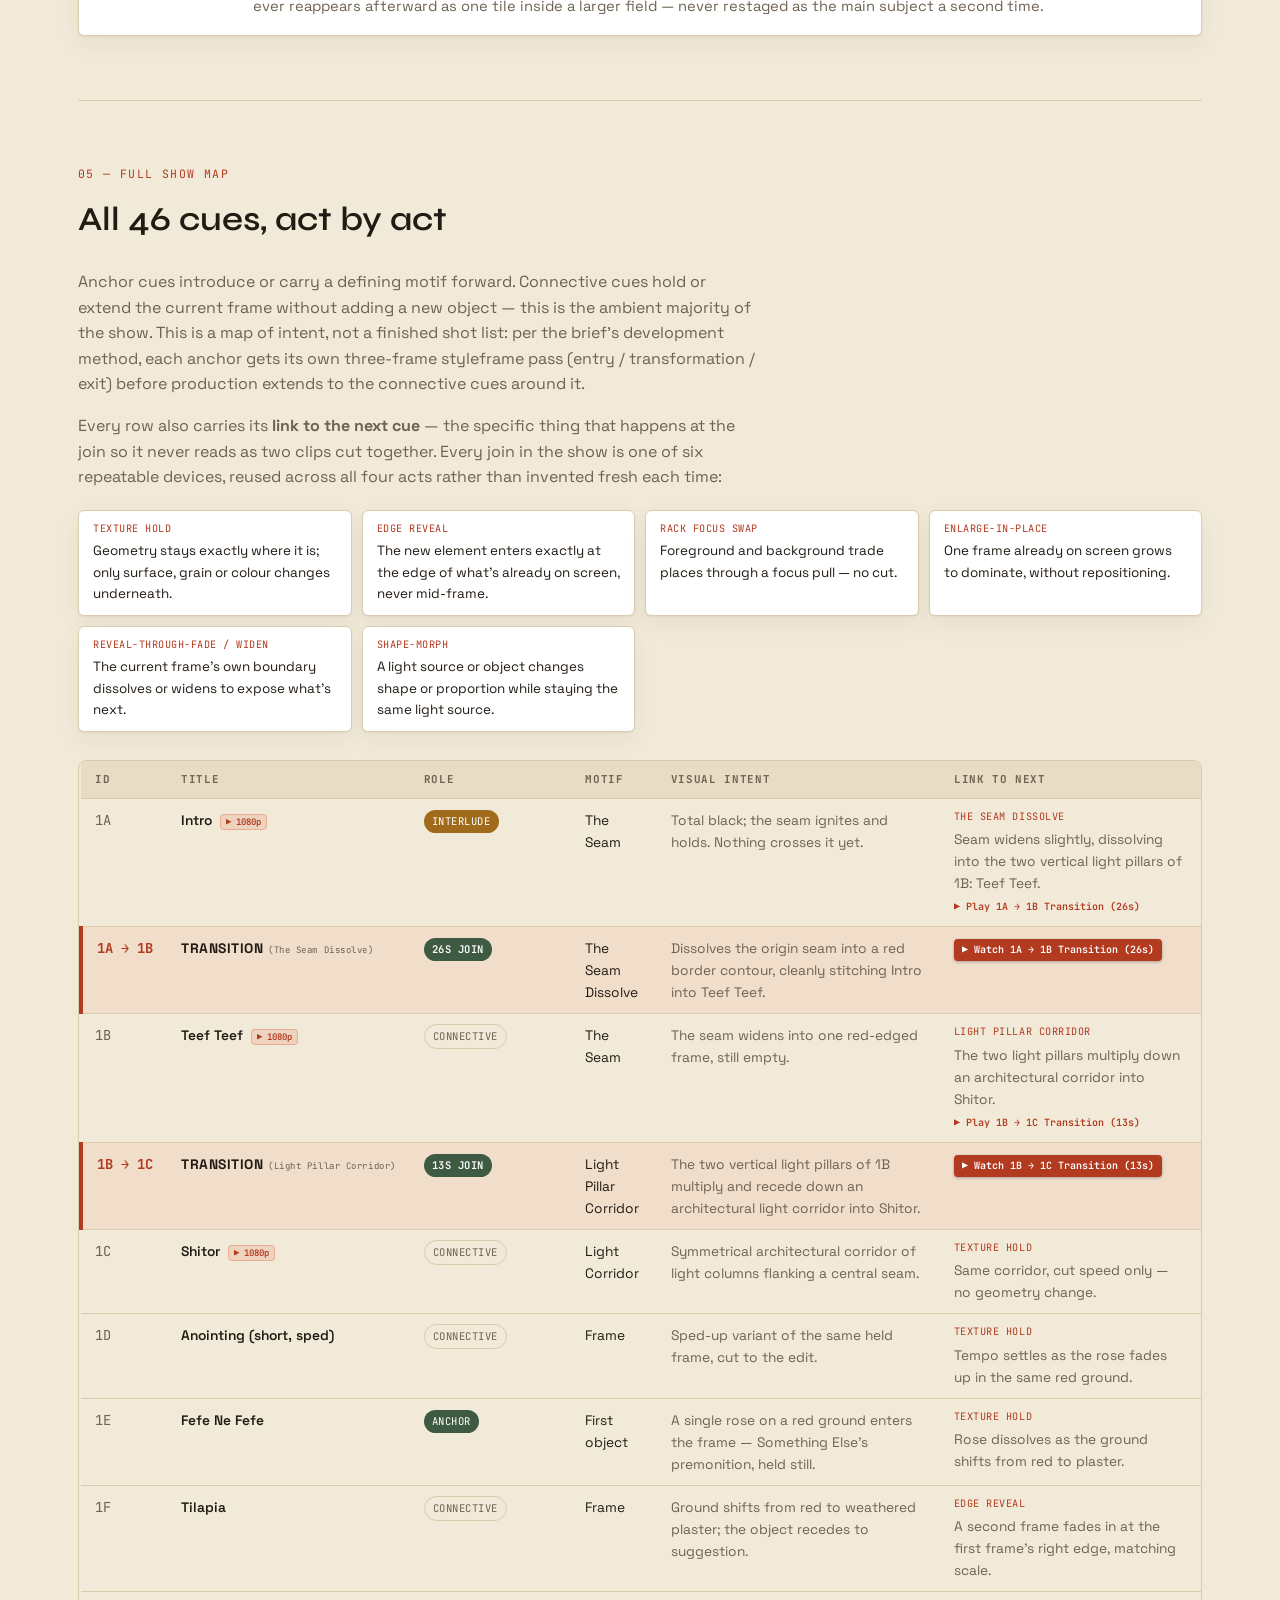
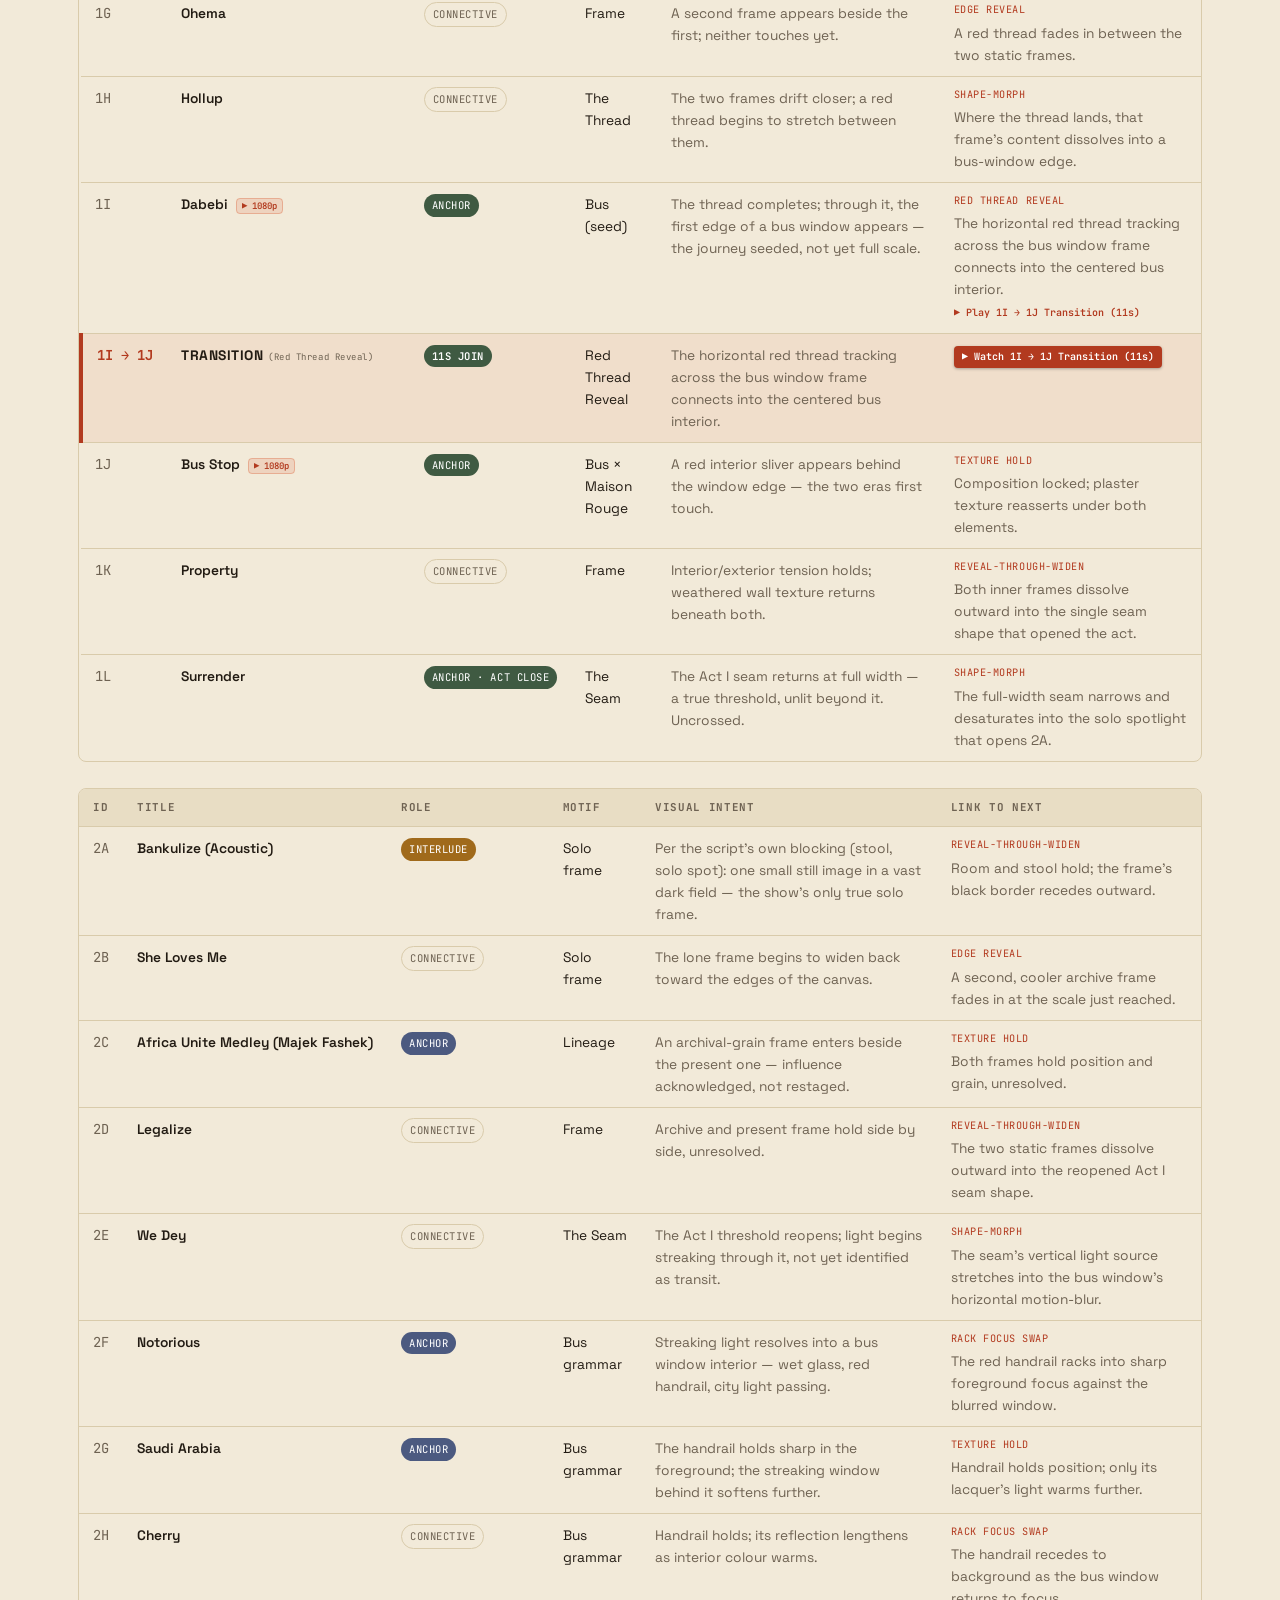
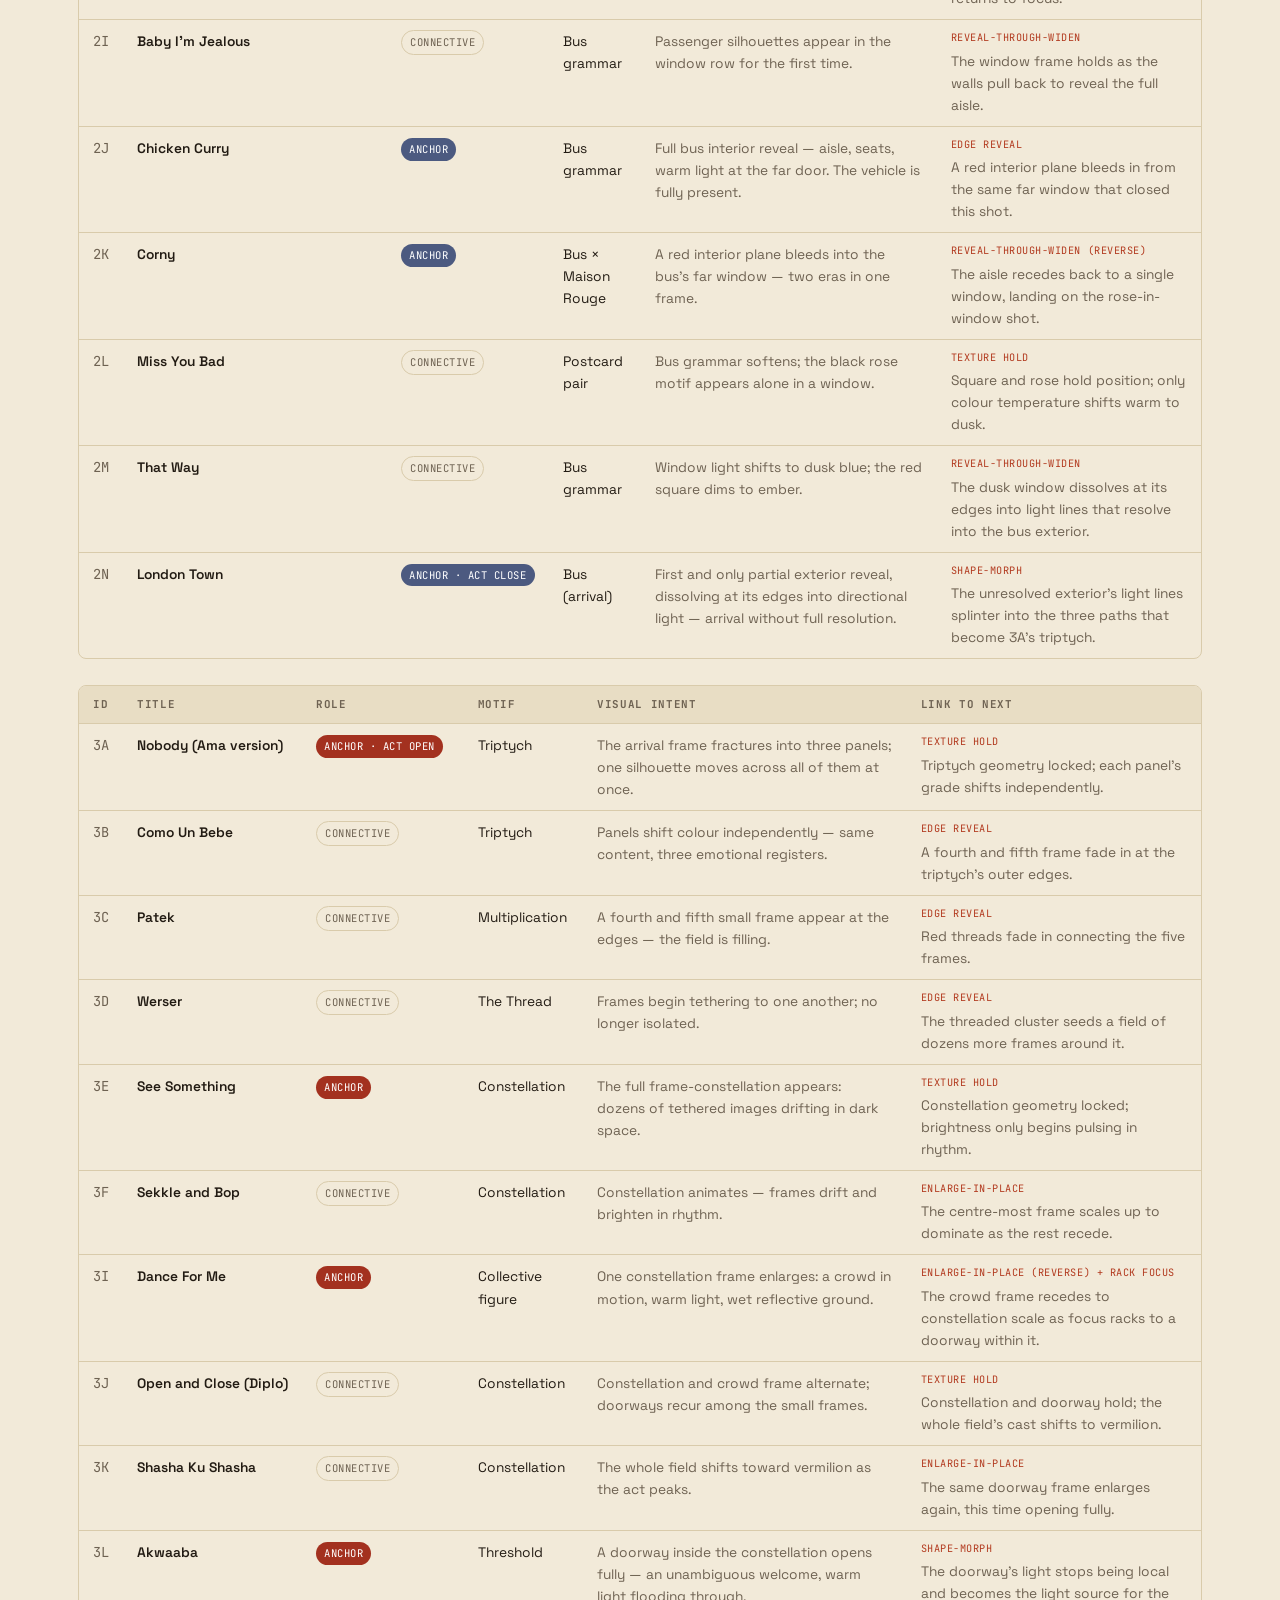
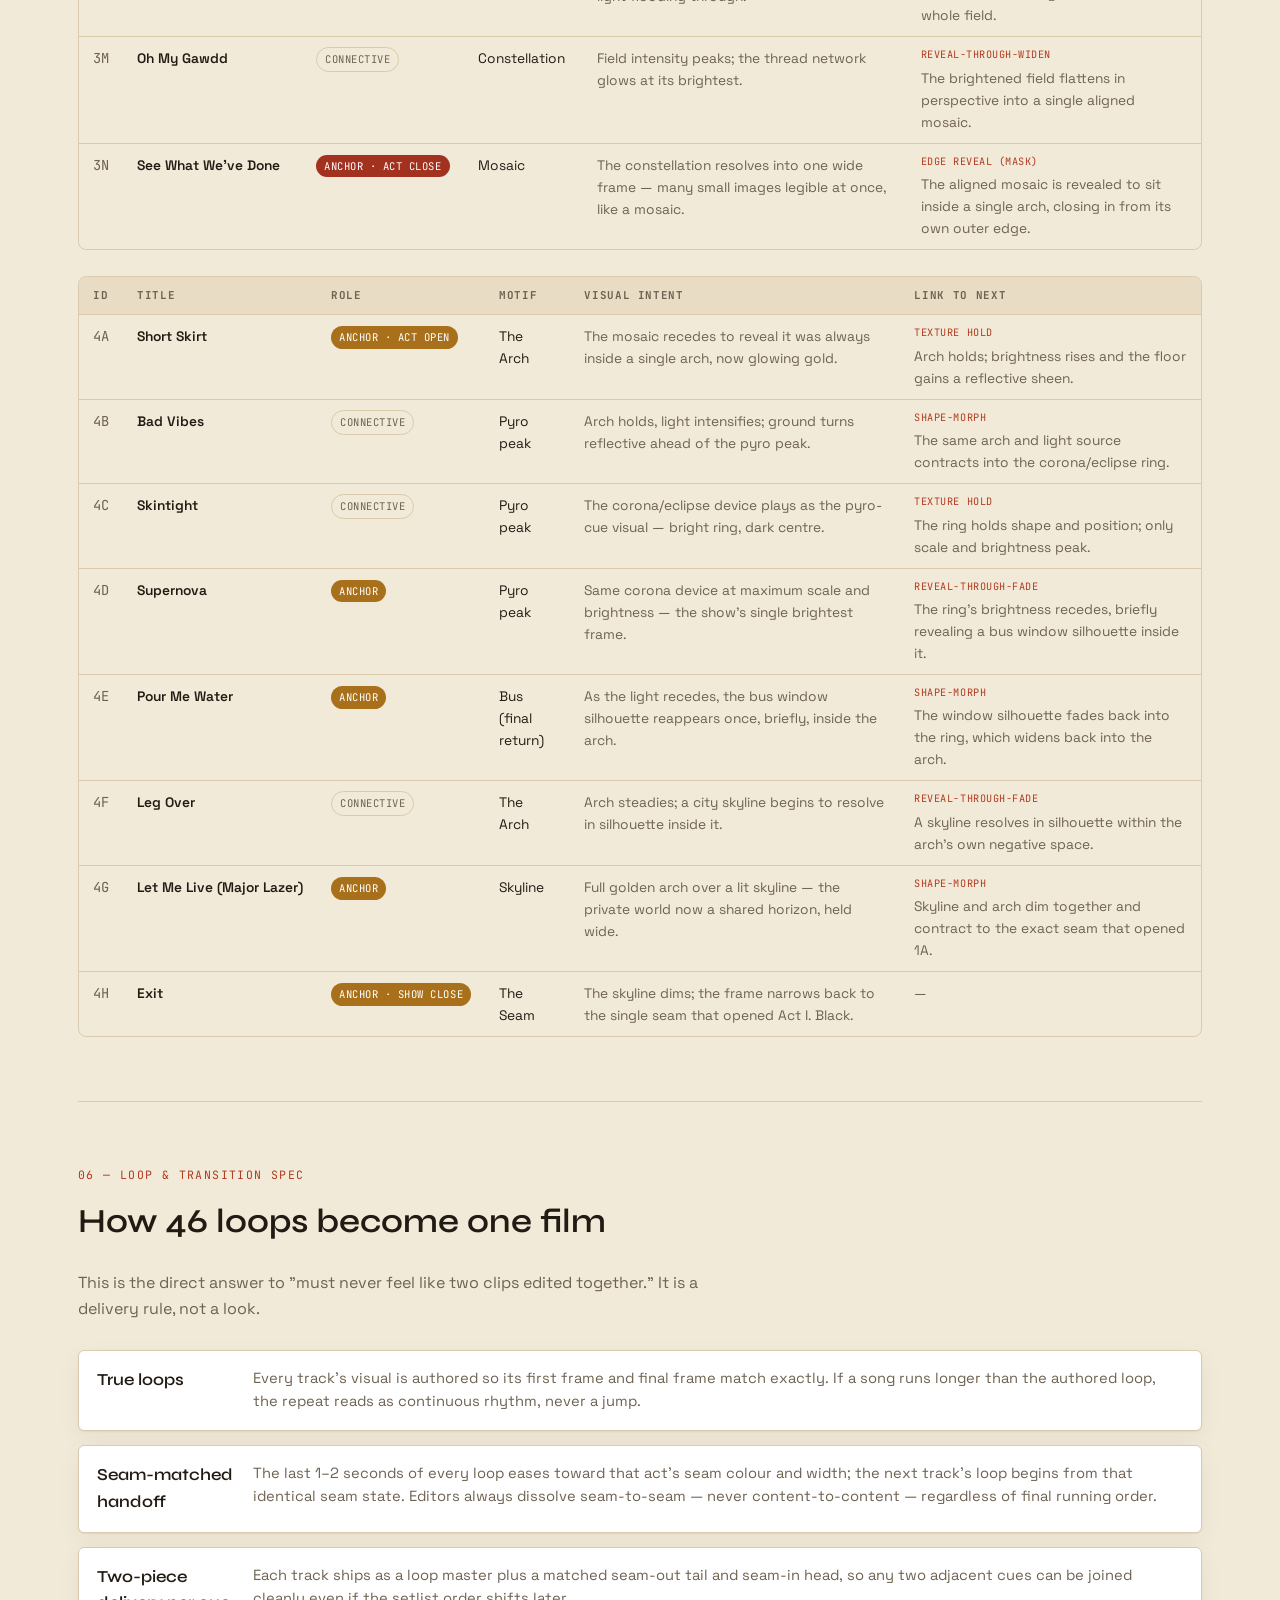
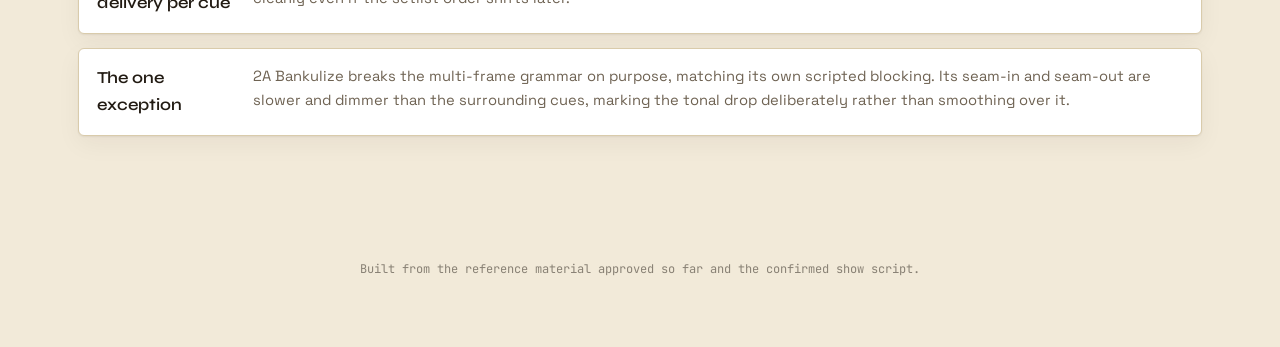
==== commit 85c3e0fa: "Add Cues 1I, 1J video loops and 1I to 1J transition" ====
--- a/everywhere-is-carried.html
+++ b/everywhere-is-carried.html
@@ -425,8 +425,28 @@
     <div class="sf-card"><img src="./assets/mr-eazi/cues/1F_tilapia.png" alt="Rose and hat frame pair, dedicated generation"><div class="meta"><div class="sf-id">1F</div><div class="sf-title">Tilapia</div><span class="sf-status exists">✓</span></div></div>
     <div class="sf-card"><img src="./assets/mr-eazi/cues/1G_ohema.png" alt="Two identical empty plaster frames side by side"><div class="meta"><div class="sf-id">1G</div><div class="sf-title">Ohema</div><span class="sf-status exists">✓</span></div></div>
     <div class="sf-card"><img src="./assets/mr-eazi/cues/1H_hollup.png" alt="The two frames now joined by a taut glowing red thread"><div class="meta"><div class="sf-id">1H</div><div class="sf-title">Hollup</div><span class="sf-status exists">✓</span></div></div>
-    <div class="sf-card"><img src="./assets/mr-eazi/cues/1I_dabebi.png" alt="Red thread meeting a rain-streaked bus window edge"><div class="meta"><div class="sf-id">1I</div><div class="sf-title">Dabebi</div><span class="sf-status exists">✓</span></div></div>
-    <div class="sf-card"><img src="./assets/mr-eazi/cues/1J_bus_stop.png" alt="Bus window with a red interior glow rising behind it"><div class="meta"><div class="sf-id">1J</div><div class="sf-title">Bus Stop</div><span class="sf-status exists">✓</span></div></div>
+    <div class="sf-card" style="border: 1px solid var(--vermilion); box-shadow: 0 0 12px rgba(216,83,42,0.25);">
+      <div style="position:relative; width:100%; height:100%; min-height:140px; background:#000;">
+        <video src="./assets/mr-eazi/videos/cues/1I_dabebi.mp4" poster="./assets/mr-eazi/videos/posters/1I_dabebi_poster.jpg" autoplay loop muted playsinline style="width:100%; height:100%; object-fit:cover; display:block;"></video>
+        <span style="position:absolute; top:6px; right:6px; background:var(--vermilion); color:#fff; font-family:'JetBrains Mono',monospace; font-size:9px; font-weight:700; padding:2px 6px; border-radius:10px; z-index:2;">▶ 1080p LOOP</span>
+      </div>
+      <div class="meta"><div class="sf-id">1I</div><div class="sf-title">Dabebi</div><span class="sf-status exists" style="background:var(--vermilion);">▶ FINAL VIDEO</span></div>
+    </div>
+    <div class="sf-card" style="border: 2px solid var(--vermilion); box-shadow: 0 0 16px rgba(216,83,42,0.35); border-left: 4px solid var(--vermilion);">
+      <div style="position:relative; width:100%; height:100%; min-height:140px; background:#000;">
+        <video src="./assets/mr-eazi/videos/transitions/1I_transition_1J.mp4" poster="./assets/mr-eazi/videos/posters/1I_transition_1J_mid.jpg" autoplay loop muted playsinline style="width:100%; height:100%; object-fit:cover; display:block;"></video>
+        <span style="position:absolute; top:6px; right:6px; background:var(--vermilion); color:#fff; font-family:'JetBrains Mono',monospace; font-size:9px; font-weight:700; padding:2px 6px; border-radius:10px; z-index:2;">▶ 11s JOIN</span>
+        <span style="position:absolute; bottom:6px; left:6px; background:rgba(0,0,0,0.75); color:#fff; font-family:'JetBrains Mono',monospace; font-size:8px; padding:2px 5px; border-radius:3px; z-index:2;">TRANSITION</span>
+      </div>
+      <div class="meta"><div class="sf-id" style="color:var(--vermilion);">1I → 1J</div><div class="sf-title" style="font-weight:700; text-transform:uppercase; letter-spacing:0.04em;">TRANSITION</div><span class="sf-status exists" style="background:#3f5a42;">✓ JOIN (11S)</span></div>
+    </div>
+    <div class="sf-card" style="border: 1px solid var(--vermilion); box-shadow: 0 0 12px rgba(216,83,42,0.25);">
+      <div style="position:relative; width:100%; height:100%; min-height:140px; background:#000;">
+        <video src="./assets/mr-eazi/videos/cues/1J_bus_stop.mp4" poster="./assets/mr-eazi/videos/posters/1J_bus_stop_poster.jpg" autoplay loop muted playsinline style="width:100%; height:100%; object-fit:cover; display:block;"></video>
+        <span style="position:absolute; top:6px; right:6px; background:var(--vermilion); color:#fff; font-family:'JetBrains Mono',monospace; font-size:9px; font-weight:700; padding:2px 6px; border-radius:10px; z-index:2;">▶ 1080p LOOP</span>
+      </div>
+      <div class="meta"><div class="sf-id">1J</div><div class="sf-title">Bus Stop</div><span class="sf-status exists" style="background:var(--vermilion);">▶ FINAL VIDEO</span></div>
+    </div>
     <div class="sf-card"><img src="./assets/mr-eazi/cues/1K_property.png" alt="Window and red glow settled, plaster texture visible beneath"><div class="meta"><div class="sf-id">1K</div><div class="sf-title">Property</div><span class="sf-status exists">✓</span></div></div>
     <div class="sf-card"><div class="ph"></div><div class="meta"><div class="sf-id">1L</div><div class="sf-title">Surrender</div><span class="sf-status exists">✓</span></div></div>
   </div>
@@ -509,6 +529,21 @@
         </div>
       </div>
     </div>
+    <div class="sf-card" style="border-left-color:var(--vermilion);border-left-width:4px;">
+      <div style="position:relative;aspect-ratio:16/9;background:#000;overflow:hidden;">
+        <video src="./assets/mr-eazi/videos/transitions/1I_transition_1J.mp4" poster="./assets/mr-eazi/videos/posters/1I_transition_1J_mid.jpg" controls loop playsinline style="width:100%;height:100%;object-fit:cover;"></video>
+        <span style="position:absolute;top:8px;right:8px;background:var(--vermilion);color:#fff;font-family:'JetBrains Mono',monospace;font-size:10px;padding:2px 8px;border-radius:12px;font-weight:600;z-index:10;">11s TRANSITION</span>
+      </div>
+      <div class="meta">
+        <div class="sf-id" style="color:var(--vermilion);font-weight:600;">1I → 1J · ACT I</div>
+        <div class="sf-title" style="font-size:1rem;margin:3px 0 4px;font-weight:700;">1I → 1J: TRANSITION</div>
+        <p style="font-size:0.75rem;line-height:1.4;margin:0 0 8px;color:var(--ink-dim);">The horizontal red thread tracking across the bus window frame connects into the centered bus interior.</p>
+        <div style="display:flex;align-items:center;justify-content:space-between;gap:6px;margin-top:6px;">
+          <span class="sf-status exists" style="background:var(--act1);">✓ CONFIRMED VIDEO</span>
+          <span style="font-family:'JetBrains Mono';font-size:0.65rem;color:var(--ink-dim);">Device: Red Thread Reveal</span>
+        </div>
+      </div>
+    </div>
   </div>
 </section>
 
@@ -657,8 +692,10 @@
         <tr><td class="id">1F</td><td class="title">Tilapia</td><td><span class="chip connective">Connective</span></td><td>Frame</td><td class="intent">Ground shifts from red to weathered plaster; the object recedes to suggestion.</td><td class="link"><span class="device">Edge Reveal</span>A second frame fades in at the first frame's right edge, matching scale.</td></tr>
         <tr><td class="id">1G</td><td class="title">Ohema</td><td><span class="chip connective">Connective</span></td><td>Frame</td><td class="intent">A second frame appears beside the first; neither touches yet.</td><td class="link"><span class="device">Edge Reveal</span>A red thread fades in between the two static frames.</td></tr>
         <tr><td class="id">1H</td><td class="title">Hollup</td><td><span class="chip connective">Connective</span></td><td>The Thread</td><td class="intent">The two frames drift closer; a red thread begins to stretch between them.</td><td class="link"><span class="device">Shape-Morph</span>Where the thread lands, that frame's content dissolves into a bus-window edge.</td></tr>
-        <tr><td class="id">1I</td><td class="title">Dabebi</td><td><span class="chip anchor" style="--act-c:var(--act1)">Anchor</span></td><td>Bus (seed)</td><td class="intent">The thread completes; through it, the first edge of a bus window appears — the journey seeded, not yet full scale.</td><td class="link"><span class="device">Edge Reveal</span>A red interior sliver crossfades in beside the window edge.</td></tr>
-        <tr><td class="id">1J</td><td class="title">Bus Stop</td><td><span class="chip anchor" style="--act-c:var(--act1)">Anchor</span></td><td>Bus × Maison Rouge</td><td class="intent">A red interior sliver appears behind the window edge — the two eras first touch.</td><td class="link"><span class="device">Texture Hold</span>Composition locked; plaster texture reasserts under both elements.</td></tr>
+        <tr><td class="id">1I</td><td class="title">Dabebi <span style="font-family:'JetBrains Mono';font-size:9px;background:rgba(216,83,42,0.15);color:var(--vermilion);border:1px solid rgba(216,83,42,0.3);padding:1px 5px;border-radius:4px;margin-left:4px;">▶ 1080p</span></td><td><span class="chip anchor" style="--act-c:var(--act1)">Anchor</span></td><td>Bus (seed)</td><td class="intent">The thread completes; through it, the first edge of a bus window appears — the journey seeded, not yet full scale.</td><td class="link"><span class="device">Red Thread Reveal</span>The horizontal red thread tracking across the bus window frame connects into the centered bus interior.<br><a href="./assets/mr-eazi/videos/transitions/1I_transition_1J.mp4" target="_blank" style="display:inline-flex;align-items:center;gap:4px;margin-top:4px;color:var(--vermilion);font-family:'JetBrains Mono';font-size:10px;font-weight:600;text-decoration:none;">▶ Play 1I → 1J Transition (11s)</a></td></tr>
+        <!-- DEDICATED INLINE TRANSITION ROW BETWEEN 1I AND 1J -->
+        <tr style="background:rgba(216,83,42,0.08);border-left:4px solid var(--vermilion);"><td class="id" style="color:var(--vermilion);font-weight:700;">1I → 1J</td><td class="title" style="font-weight:700;letter-spacing:0.04em;">TRANSITION <span style="font-family:'JetBrains Mono';font-size:9px;color:var(--ink-dim);font-weight:normal;">(Red Thread Reveal)</span></td><td><span class="chip" style="background:#3f5a42;color:#fff;font-weight:600;">11s JOIN</span></td><td>Red Thread Reveal</td><td class="intent">The horizontal red thread tracking across the bus window frame connects into the centered bus interior.</td><td class="link"><a href="./assets/mr-eazi/videos/transitions/1I_transition_1J.mp4" target="_blank" style="display:inline-flex;align-items:center;gap:4px;color:#fff;background:var(--vermilion);padding:3px 8px;border-radius:4px;font-family:'JetBrains Mono';font-size:10px;font-weight:600;text-decoration:none;box-shadow:0 1px 3px rgba(0,0,0,0.3);">▶ Watch 1I → 1J Transition (11s)</a></td></tr>
+        <tr><td class="id">1J</td><td class="title">Bus Stop <span style="font-family:'JetBrains Mono';font-size:9px;background:rgba(216,83,42,0.15);color:var(--vermilion);border:1px solid rgba(216,83,42,0.3);padding:1px 5px;border-radius:4px;margin-left:4px;">▶ 1080p</span></td><td><span class="chip anchor" style="--act-c:var(--act1)">Anchor</span></td><td>Bus × Maison Rouge</td><td class="intent">A red interior sliver appears behind the window edge — the two eras first touch.</td><td class="link"><span class="device">Texture Hold</span>Composition locked; plaster texture reasserts under both elements.</td></tr>
         <tr><td class="id">1K</td><td class="title">Property</td><td><span class="chip connective">Connective</span></td><td>Frame</td><td class="intent">Interior/exterior tension holds; weathered wall texture returns beneath both.</td><td class="link"><span class="device">Reveal-Through-Widen</span>Both inner frames dissolve outward into the single seam shape that opened the act.</td></tr>
         <tr><td class="id">1L</td><td class="title">Surrender</td><td><span class="chip anchor" style="--act-c:var(--act1)">Anchor · Act close</span></td><td>The Seam</td><td class="intent">The Act I seam returns at full width — a true threshold, unlit beyond it. Uncrossed.</td><td class="link"><span class="device">Shape-Morph</span>The full-width seam narrows and desaturates into the solo spotlight that opens 2A.</td></tr>
       </tbody>
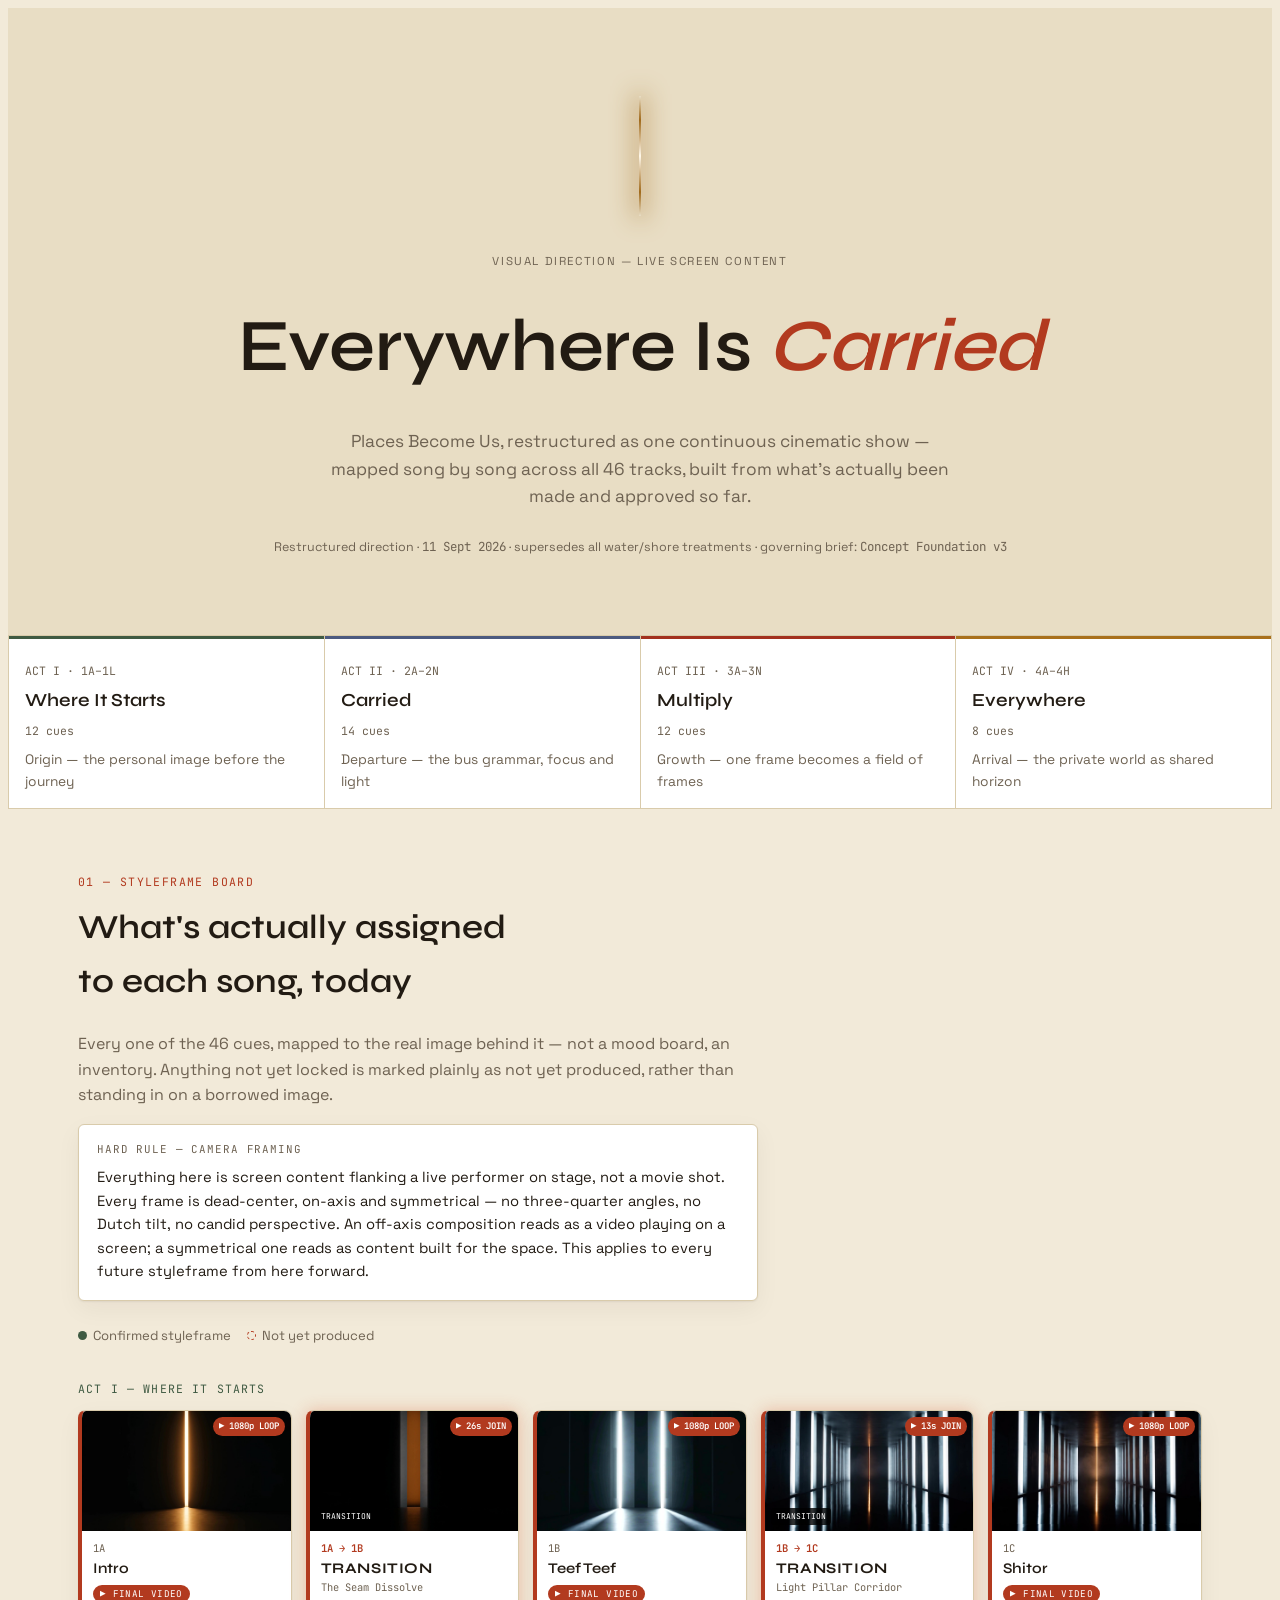
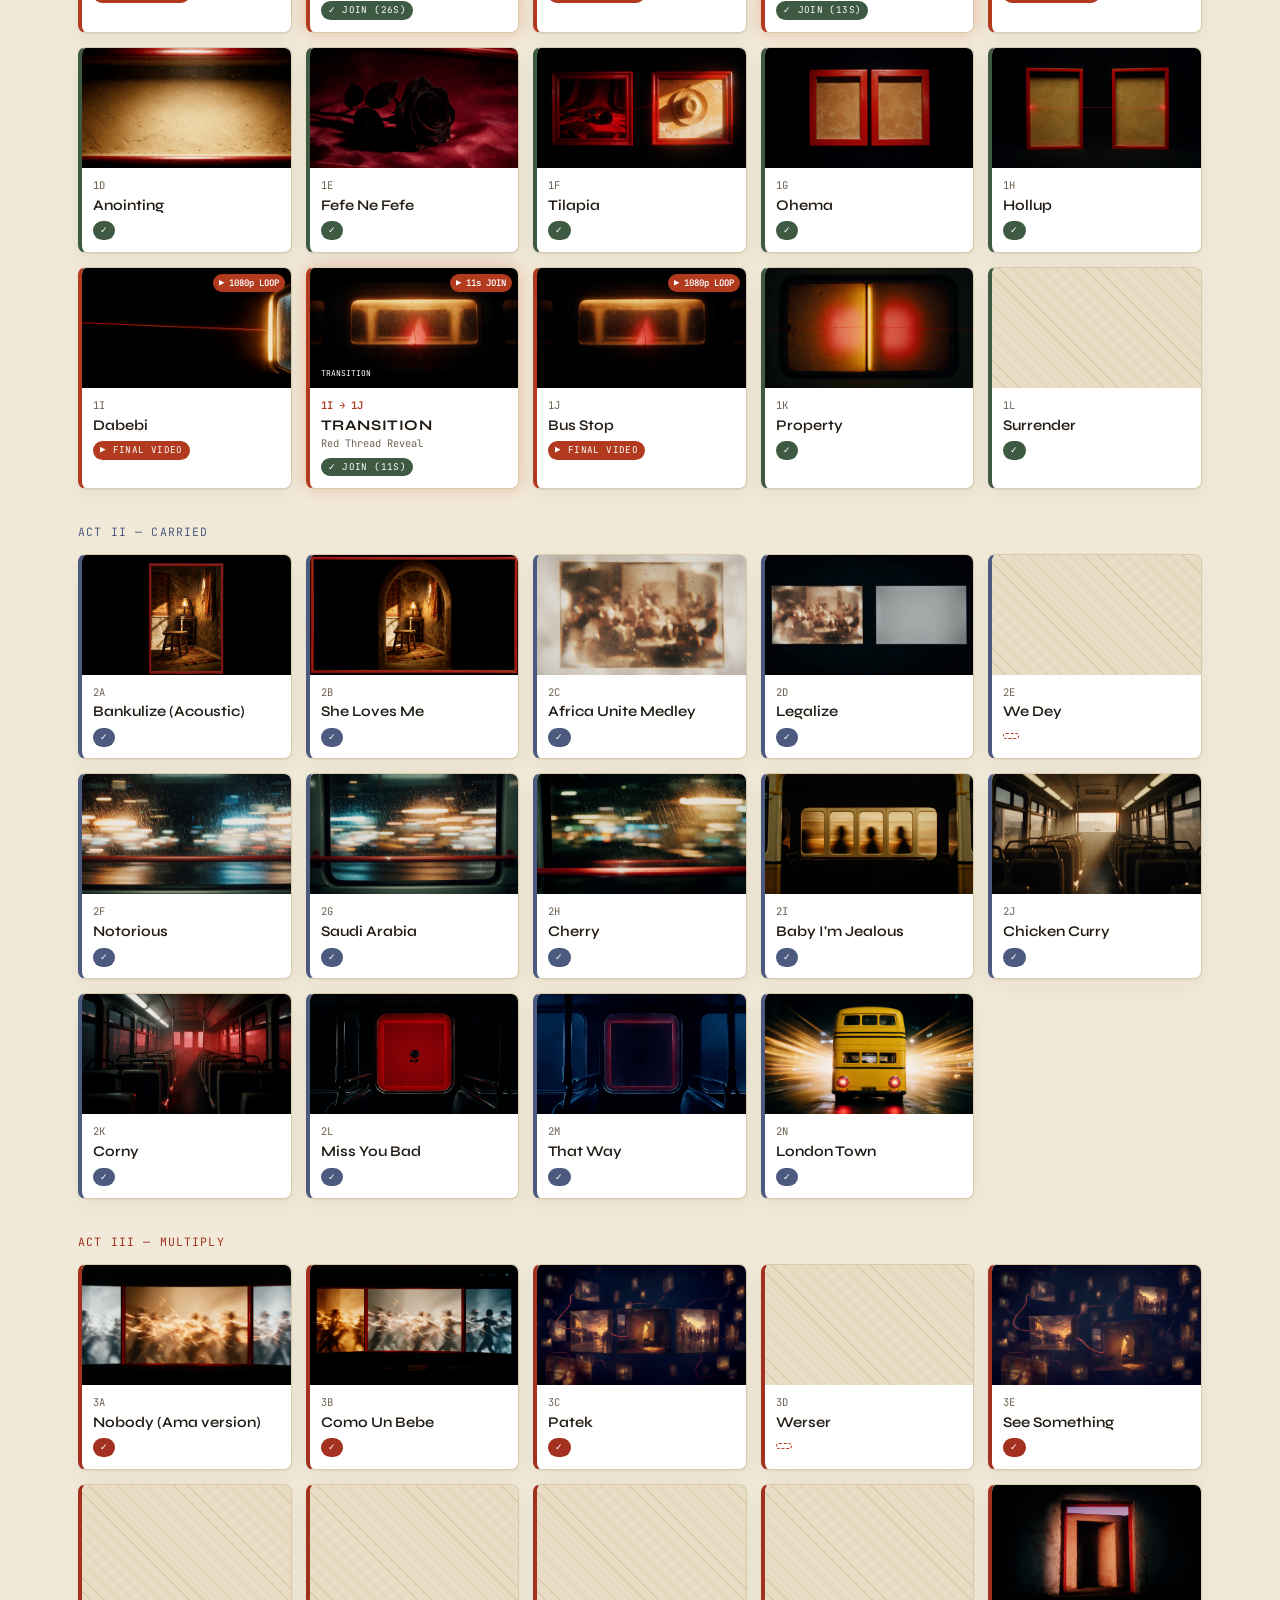
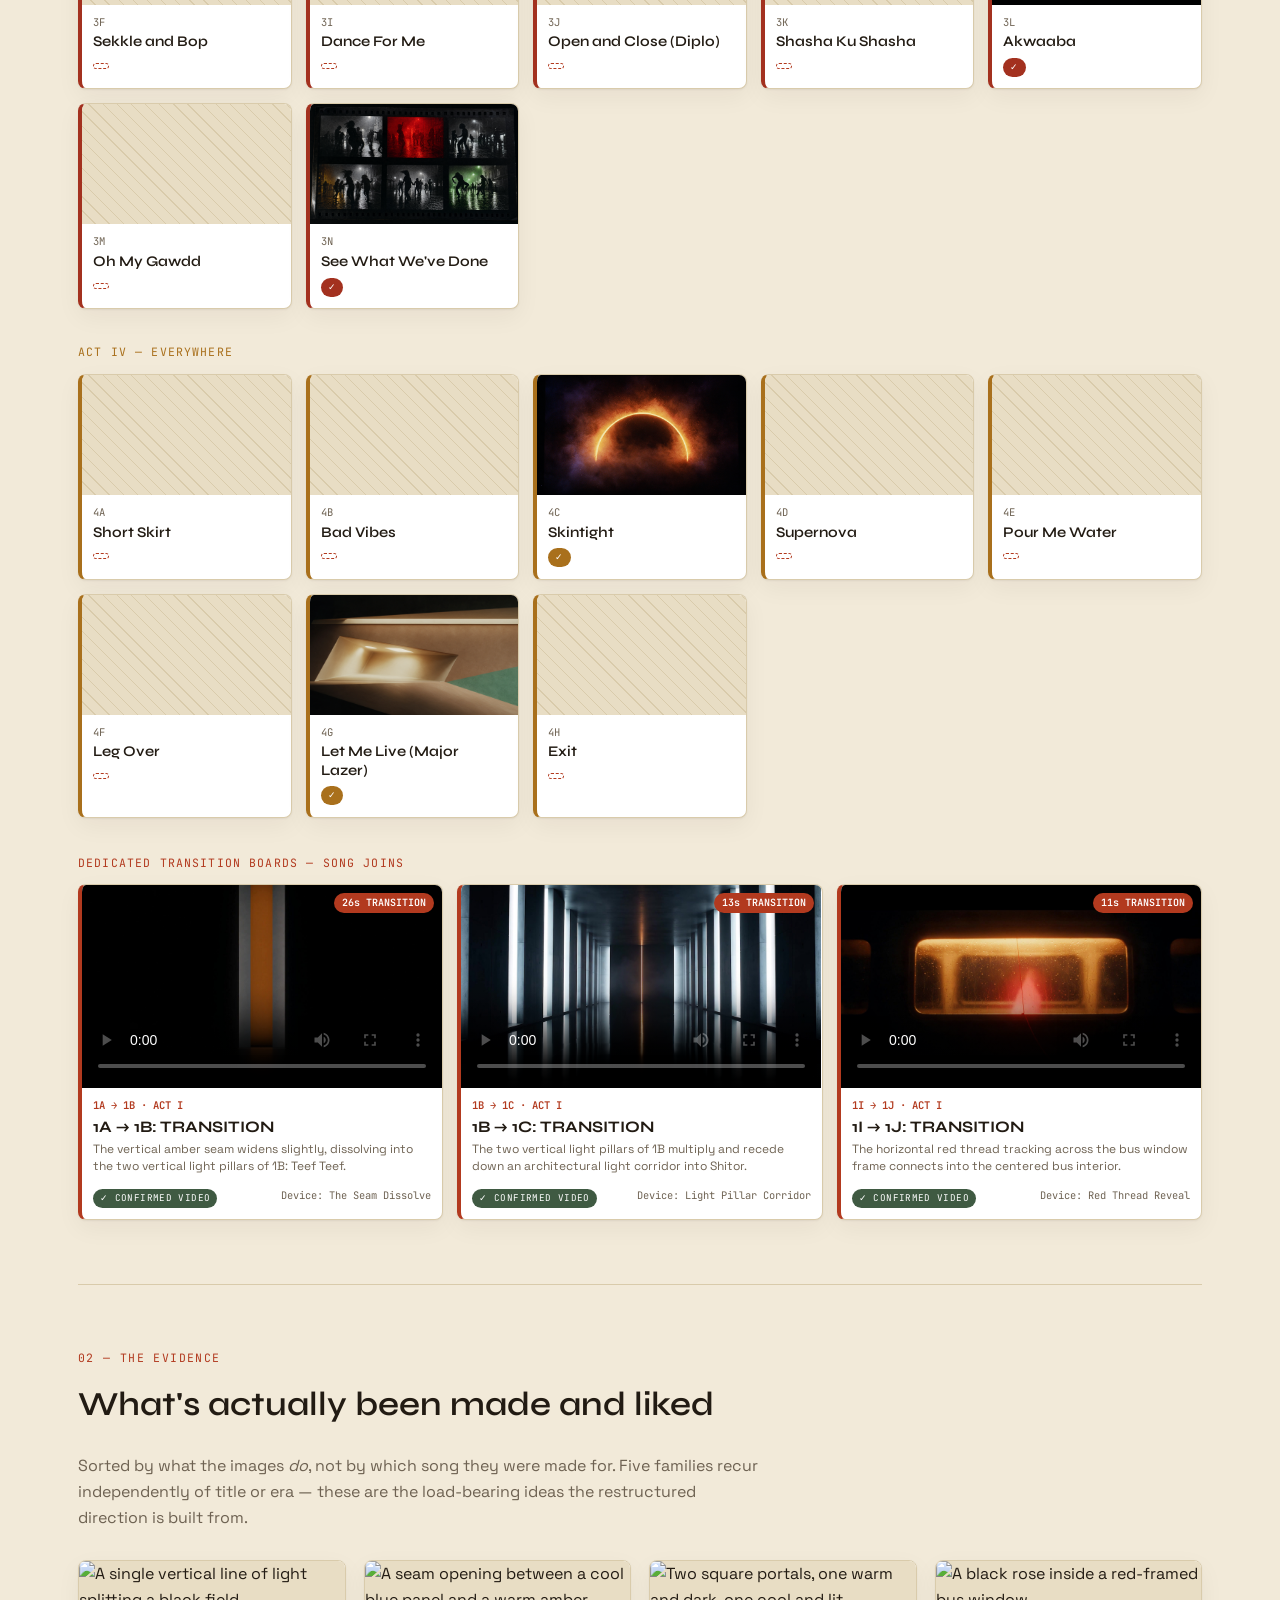
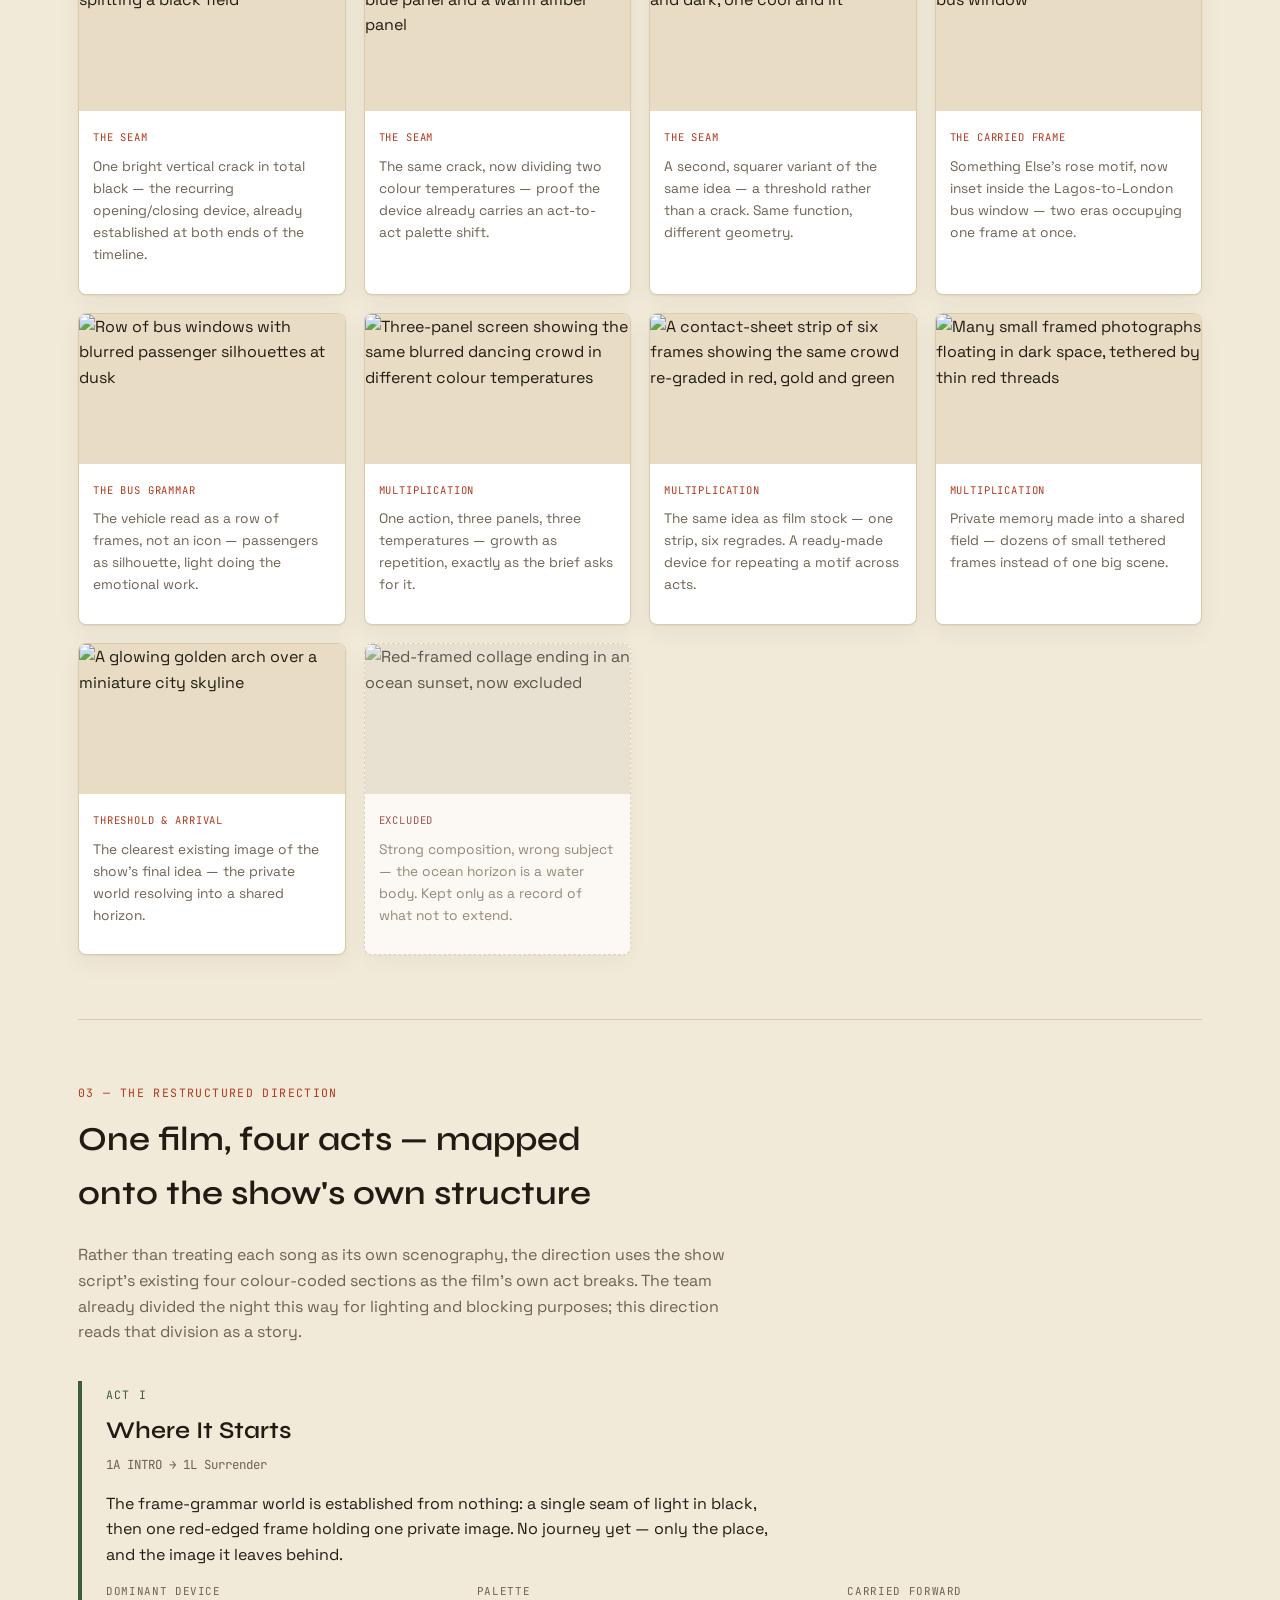
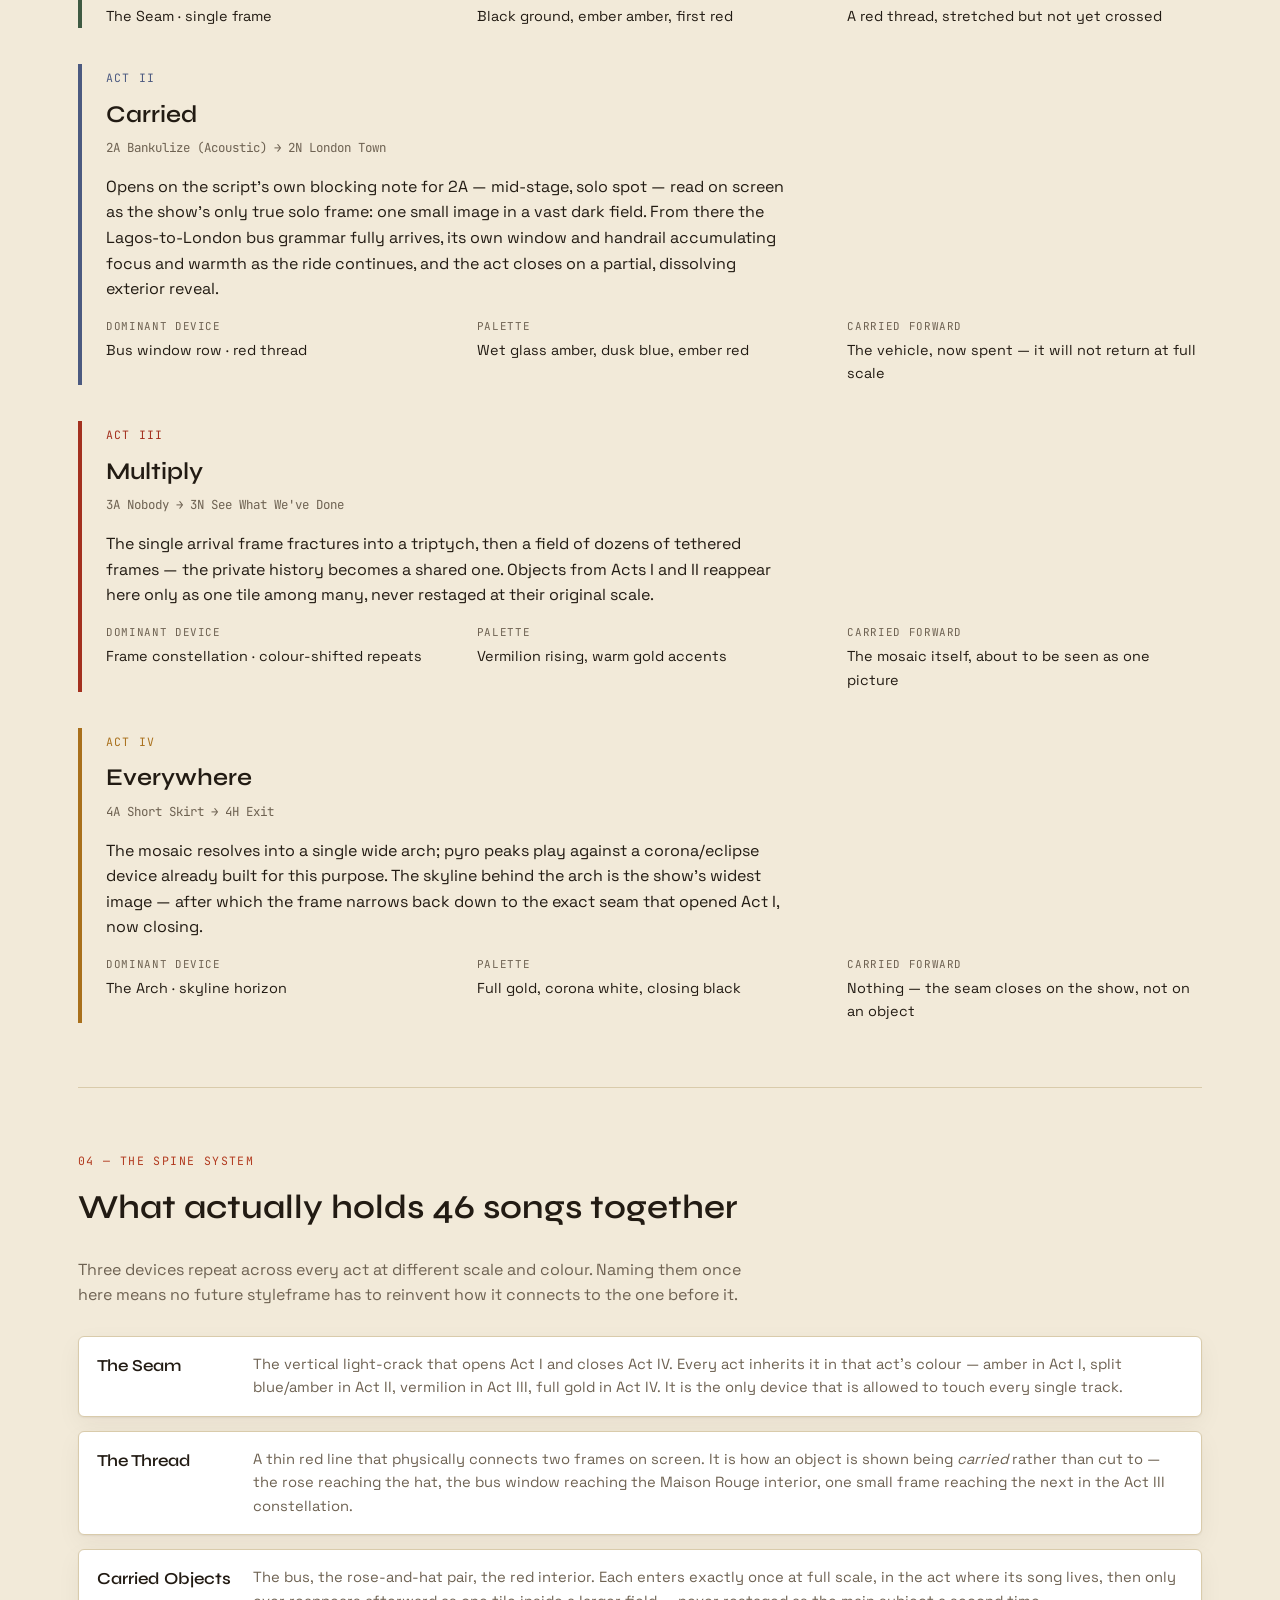
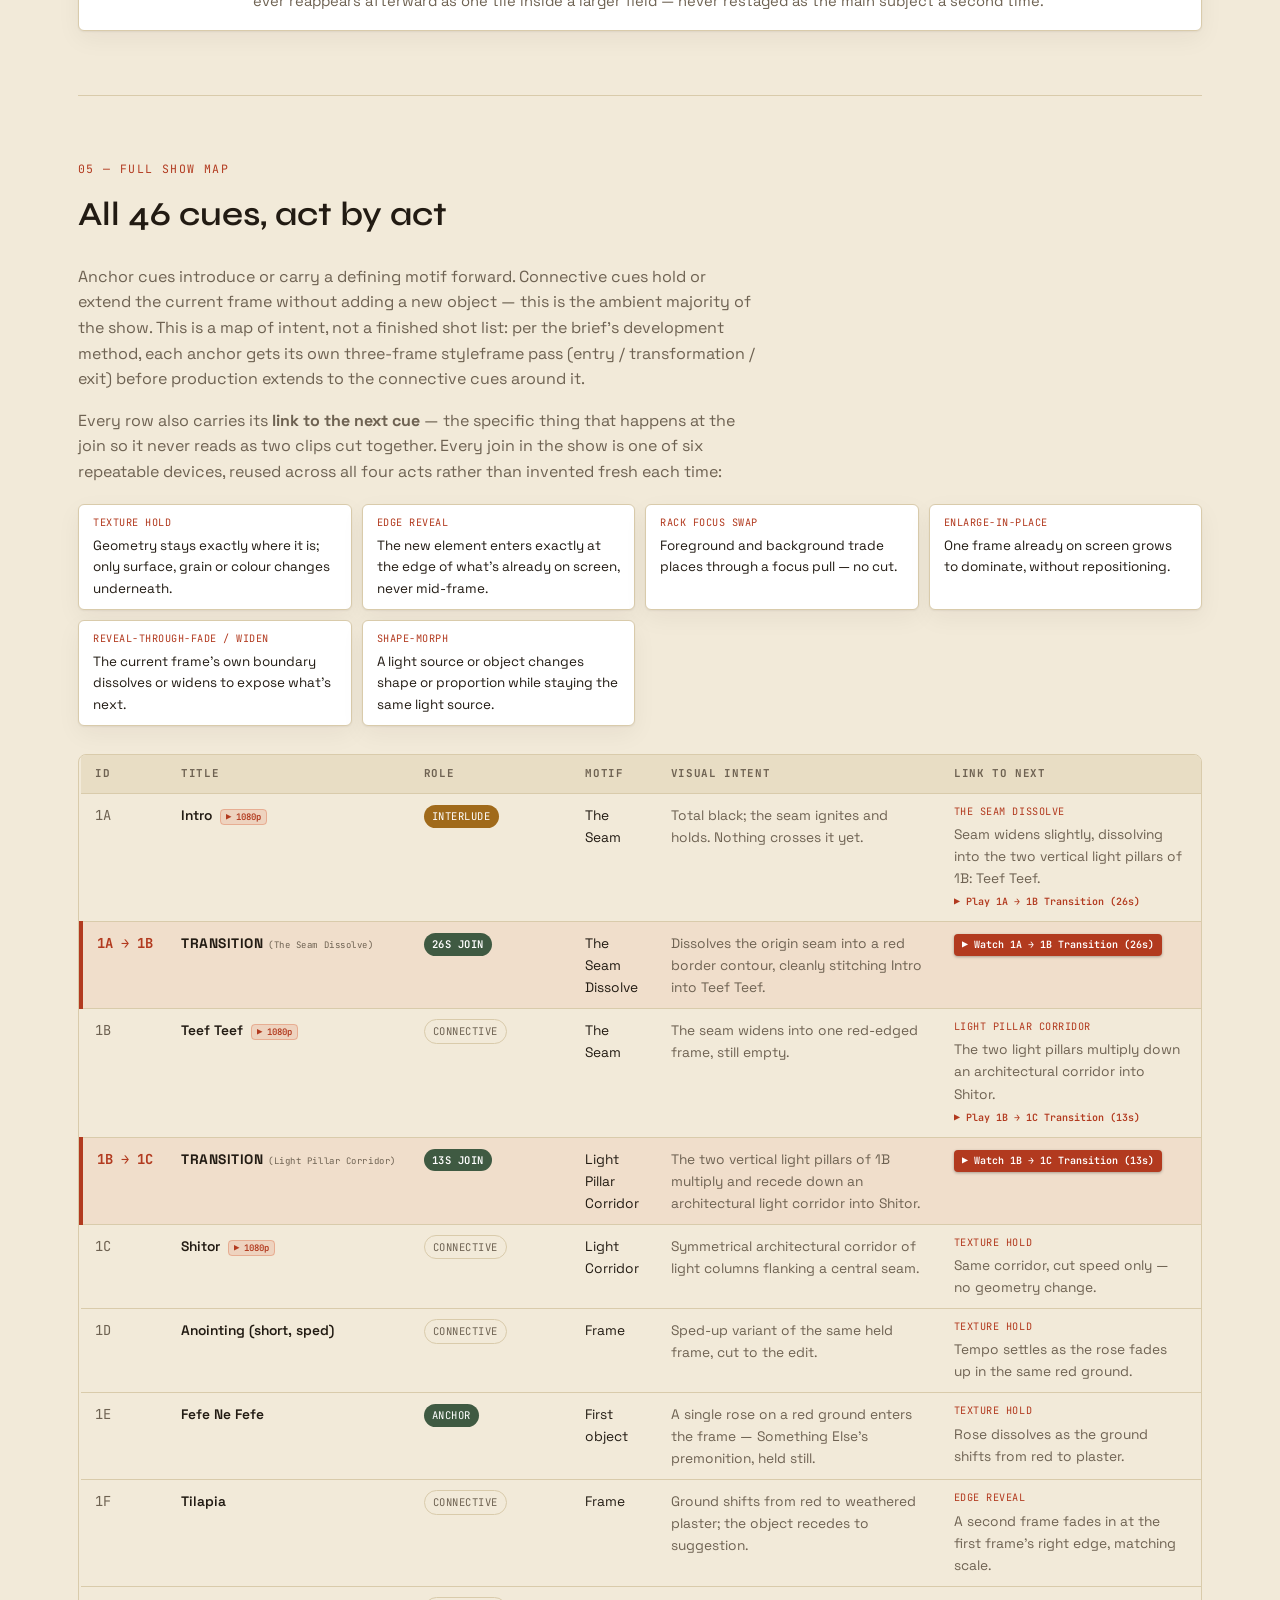
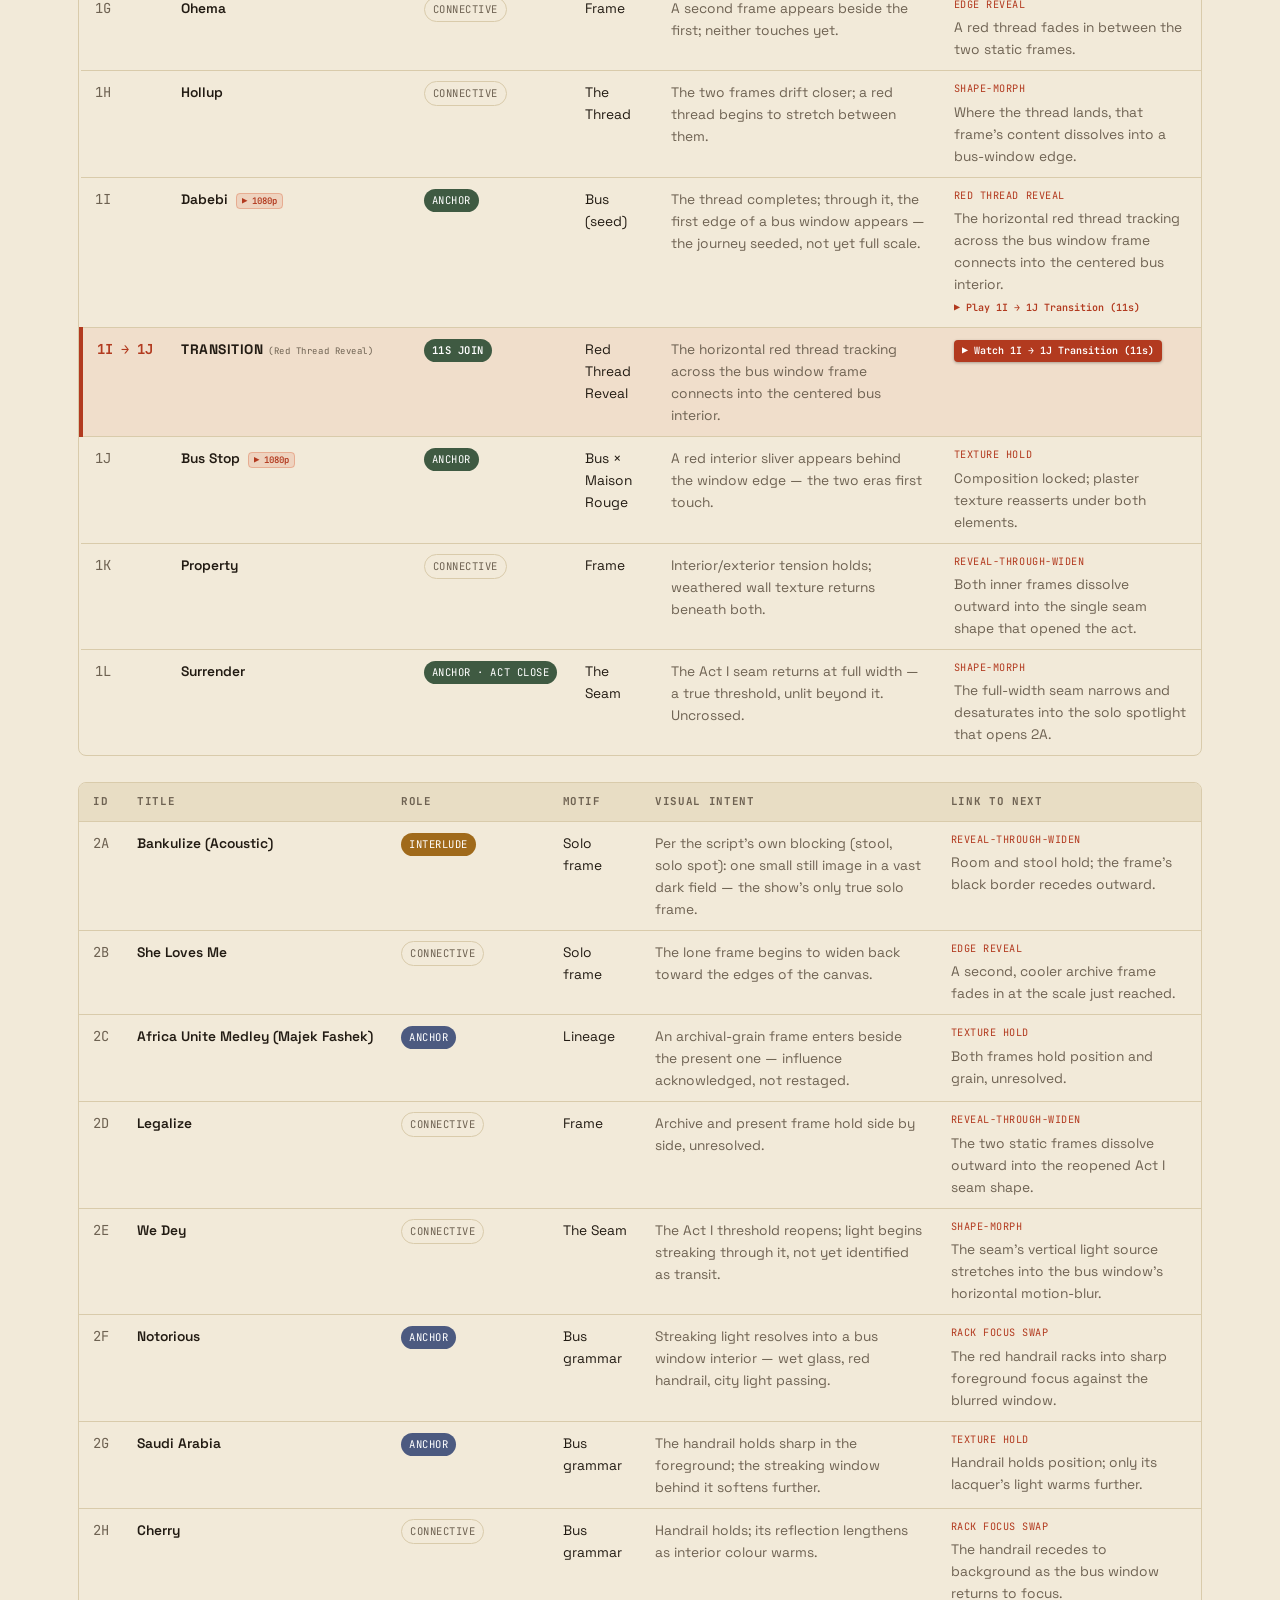
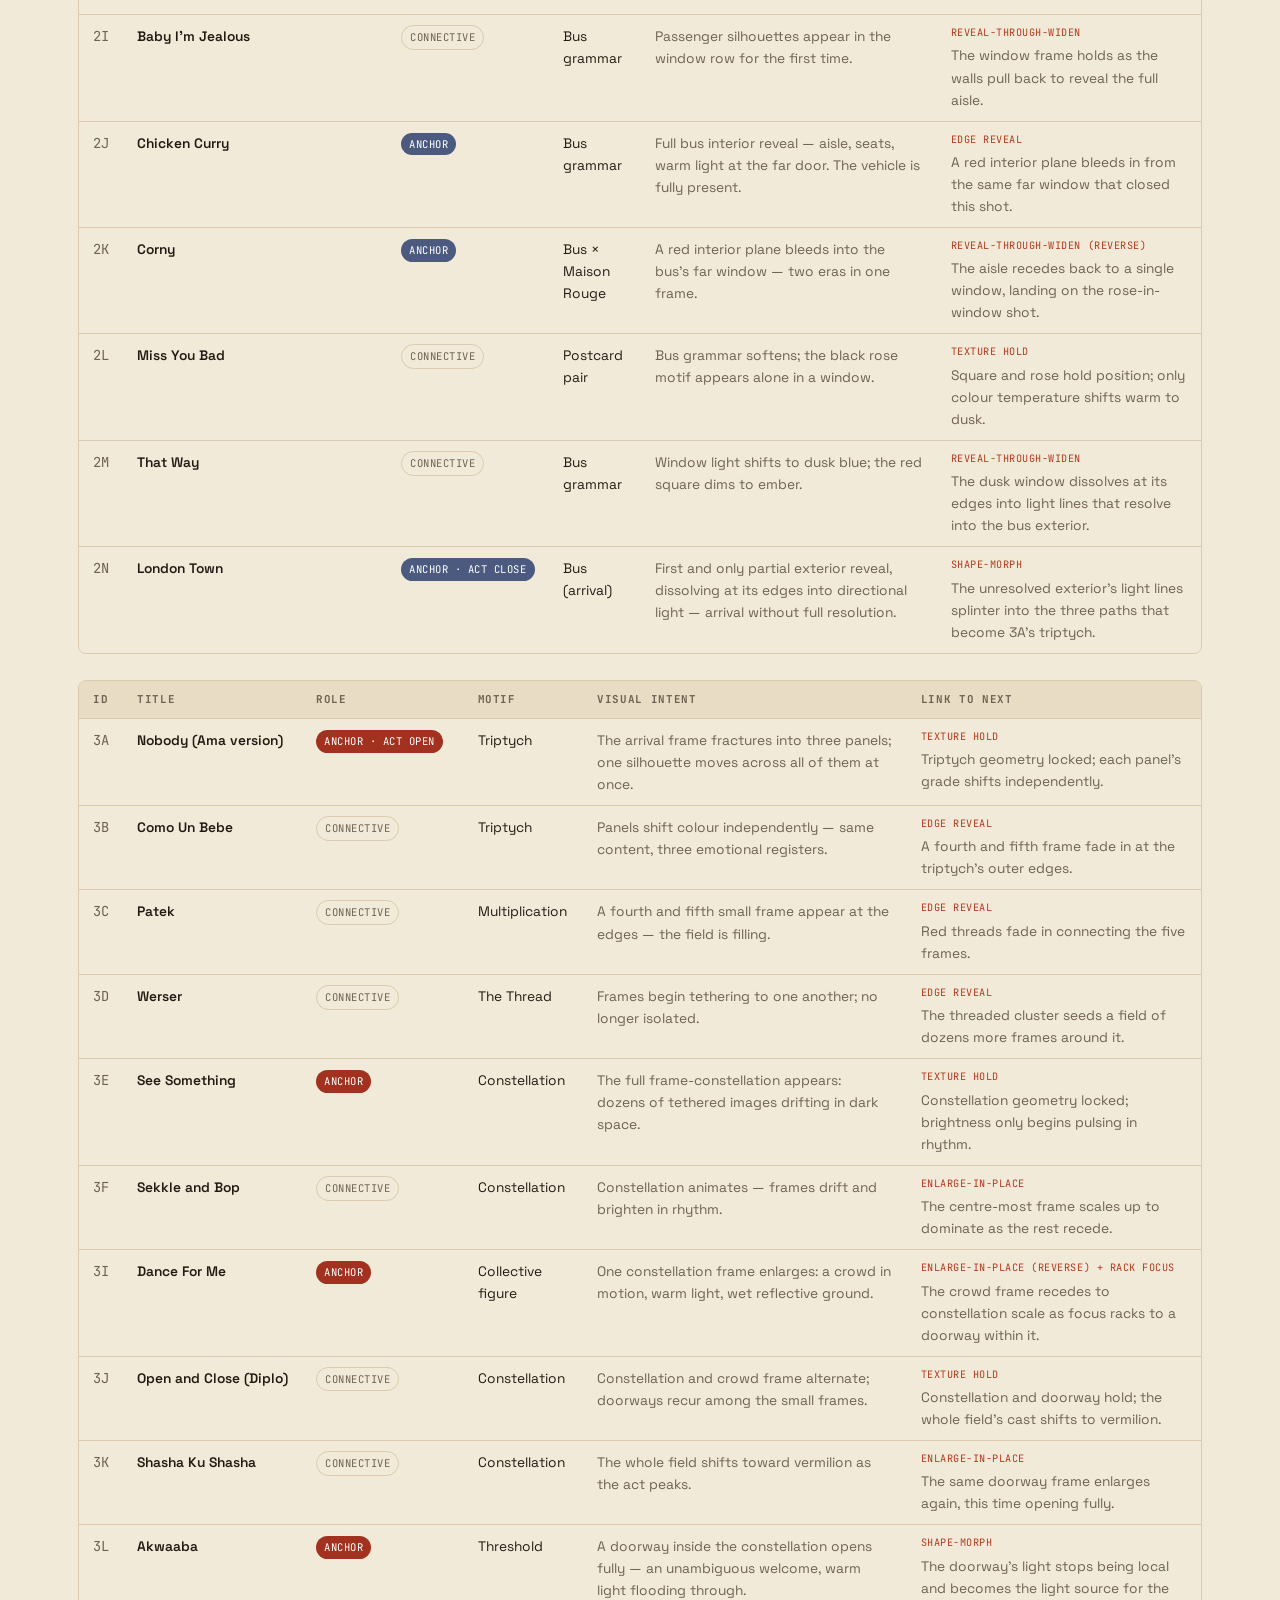
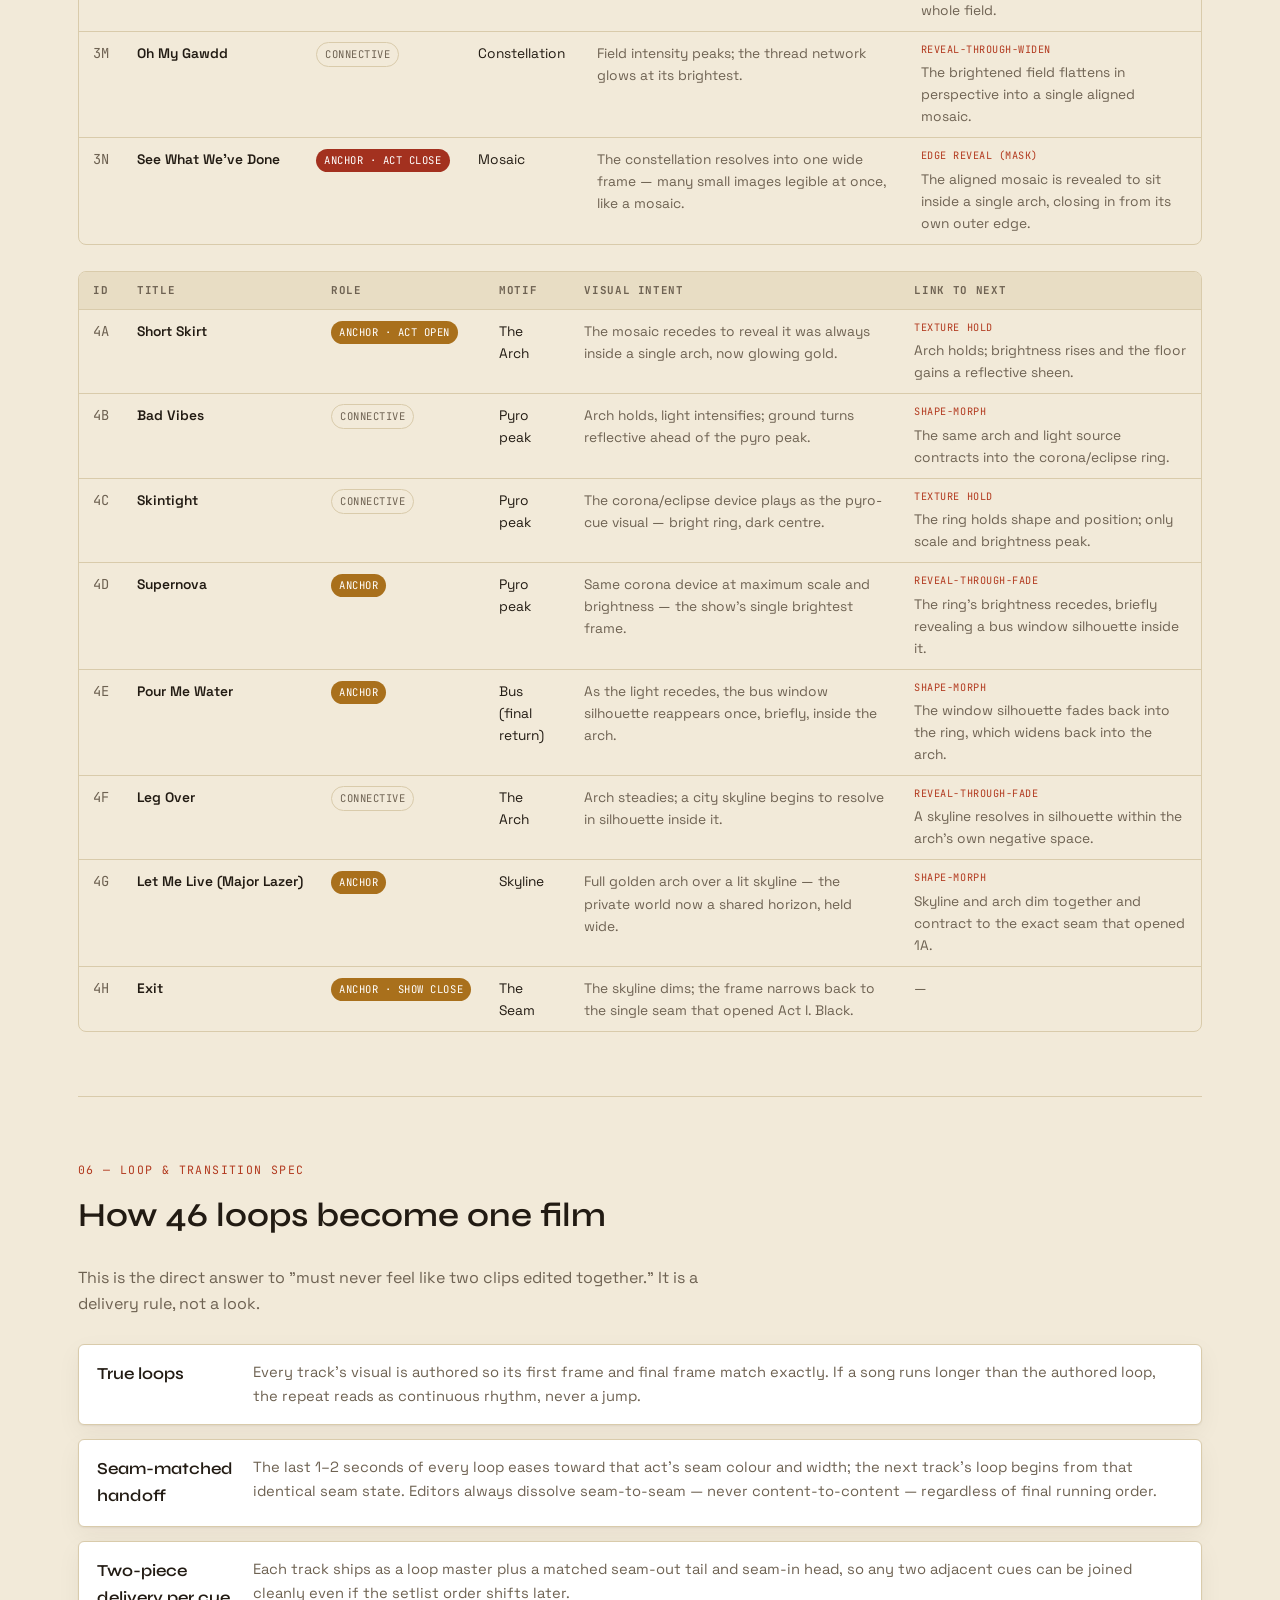
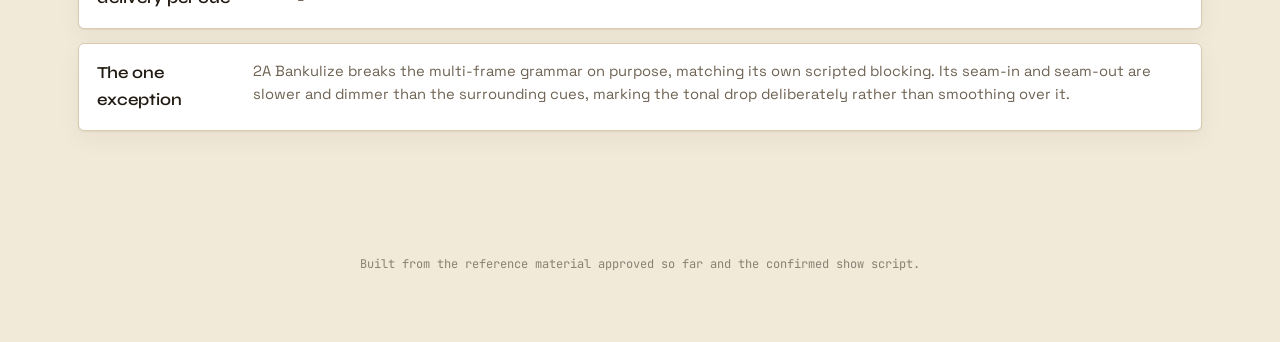
==== commit 9bb653c6: "Polish 1I, 1J, and transition card heights" ====
--- a/everywhere-is-carried.html
+++ b/everywhere-is-carried.html
@@ -425,25 +425,31 @@
     <div class="sf-card"><img src="./assets/mr-eazi/cues/1F_tilapia.png" alt="Rose and hat frame pair, dedicated generation"><div class="meta"><div class="sf-id">1F</div><div class="sf-title">Tilapia</div><span class="sf-status exists">✓</span></div></div>
     <div class="sf-card"><img src="./assets/mr-eazi/cues/1G_ohema.png" alt="Two identical empty plaster frames side by side"><div class="meta"><div class="sf-id">1G</div><div class="sf-title">Ohema</div><span class="sf-status exists">✓</span></div></div>
     <div class="sf-card"><img src="./assets/mr-eazi/cues/1H_hollup.png" alt="The two frames now joined by a taut glowing red thread"><div class="meta"><div class="sf-id">1H</div><div class="sf-title">Hollup</div><span class="sf-status exists">✓</span></div></div>
-    <div class="sf-card" style="border: 1px solid var(--vermilion); box-shadow: 0 0 12px rgba(216,83,42,0.25);">
-      <div style="position:relative; width:100%; height:100%; min-height:140px; background:#000;">
-        <video src="./assets/mr-eazi/videos/cues/1I_dabebi.mp4" poster="./assets/mr-eazi/videos/posters/1I_dabebi_poster.jpg" autoplay loop muted playsinline style="width:100%; height:100%; object-fit:cover; display:block;"></video>
-        <span style="position:absolute; top:6px; right:6px; background:var(--vermilion); color:#fff; font-family:'JetBrains Mono',monospace; font-size:9px; font-weight:700; padding:2px 6px; border-radius:10px; z-index:2;">▶ 1080p LOOP</span>
+    <div class="sf-card" style="border-left-color:var(--vermilion);">
+      <div style="position:relative;height:120px;background:#000;overflow:hidden;">
+        <video src="./assets/mr-eazi/videos/cues/1I_dabebi.mp4" poster="./assets/mr-eazi/videos/posters/1I_dabebi_poster.jpg" autoplay loop muted playsinline style="width:100%;height:100%;object-fit:cover;"></video>
+        <span style="position:absolute;top:6px;right:6px;background:var(--vermilion);color:#fff;font-family:'JetBrains Mono',monospace;font-size:9px;padding:2px 6px;border-radius:10px;font-weight:600;">▶ 1080p LOOP</span>
       </div>
       <div class="meta"><div class="sf-id">1I</div><div class="sf-title">Dabebi</div><span class="sf-status exists" style="background:var(--vermilion);">▶ FINAL VIDEO</span></div>
     </div>
-    <div class="sf-card" style="border: 2px solid var(--vermilion); box-shadow: 0 0 16px rgba(216,83,42,0.35); border-left: 4px solid var(--vermilion);">
-      <div style="position:relative; width:100%; height:100%; min-height:140px; background:#000;">
-        <video src="./assets/mr-eazi/videos/transitions/1I_transition_1J.mp4" poster="./assets/mr-eazi/videos/posters/1I_transition_1J_mid.jpg" autoplay loop muted playsinline style="width:100%; height:100%; object-fit:cover; display:block;"></video>
-        <span style="position:absolute; top:6px; right:6px; background:var(--vermilion); color:#fff; font-family:'JetBrains Mono',monospace; font-size:9px; font-weight:700; padding:2px 6px; border-radius:10px; z-index:2;">▶ 11s JOIN</span>
-        <span style="position:absolute; bottom:6px; left:6px; background:rgba(0,0,0,0.75); color:#fff; font-family:'JetBrains Mono',monospace; font-size:8px; padding:2px 5px; border-radius:3px; z-index:2;">TRANSITION</span>
-      </div>
-      <div class="meta"><div class="sf-id" style="color:var(--vermilion);">1I → 1J</div><div class="sf-title" style="font-weight:700; text-transform:uppercase; letter-spacing:0.04em;">TRANSITION</div><span class="sf-status exists" style="background:#3f5a42;">✓ JOIN (11S)</span></div>
-    </div>
-    <div class="sf-card" style="border: 1px solid var(--vermilion); box-shadow: 0 0 12px rgba(216,83,42,0.25);">
-      <div style="position:relative; width:100%; height:100%; min-height:140px; background:#000;">
-        <video src="./assets/mr-eazi/videos/cues/1J_bus_stop.mp4" poster="./assets/mr-eazi/videos/posters/1J_bus_stop_poster.jpg" autoplay loop muted playsinline style="width:100%; height:100%; object-fit:cover; display:block;"></video>
-        <span style="position:absolute; top:6px; right:6px; background:var(--vermilion); color:#fff; font-family:'JetBrains Mono',monospace; font-size:9px; font-weight:700; padding:2px 6px; border-radius:10px; z-index:2;">▶ 1080p LOOP</span>
+    <!-- DEDICATED TRANSITION BOARD CARD PLACED DIRECTLY BETWEEN 1I AND 1J -->
+    <div class="sf-card" style="border-left-color:var(--vermilion);border-left-width:4px;box-shadow:0 0 16px rgba(216,83,42,0.3);">
+      <div style="position:relative;height:120px;background:#000;overflow:hidden;">
+        <video src="./assets/mr-eazi/videos/transitions/1I_transition_1J.mp4" poster="./assets/mr-eazi/videos/posters/1I_transition_1J_mid.jpg" autoplay loop muted playsinline style="width:100%;height:100%;object-fit:cover;"></video>
+        <span style="position:absolute;top:6px;right:6px;background:var(--vermilion);color:#fff;font-family:'JetBrains Mono',monospace;font-size:9px;padding:2px 6px;border-radius:10px;font-weight:600;z-index:2;">▶ 11s JOIN</span>
+        <span style="position:absolute;bottom:6px;left:6px;background:rgba(0,0,0,0.8);color:#fff;font-family:'JetBrains Mono',monospace;font-size:8px;padding:2px 5px;border-radius:3px;">TRANSITION</span>
+      </div>
+      <div class="meta">
+        <div class="sf-id" style="color:var(--vermilion);font-weight:600;">1I → 1J</div>
+        <div class="sf-title" style="font-weight:700;letter-spacing:0.04em;">TRANSITION</div>
+        <div style="font-family:'JetBrains Mono',monospace;font-size:0.65rem;color:var(--ink-dim);margin-top:1px;">Red Thread Reveal</div>
+        <span class="sf-status exists" style="background:var(--act1);margin-top:5px;">✓ JOIN (11s)</span>
+      </div>
+    </div>
+    <div class="sf-card" style="border-left-color:var(--vermilion);">
+      <div style="position:relative;height:120px;background:#000;overflow:hidden;">
+        <video src="./assets/mr-eazi/videos/cues/1J_bus_stop.mp4" poster="./assets/mr-eazi/videos/posters/1J_bus_stop_poster.jpg" autoplay loop muted playsinline style="width:100%;height:100%;object-fit:cover;"></video>
+        <span style="position:absolute;top:6px;right:6px;background:var(--vermilion);color:#fff;font-family:'JetBrains Mono',monospace;font-size:9px;padding:2px 6px;border-radius:10px;font-weight:600;">▶ 1080p LOOP</span>
       </div>
       <div class="meta"><div class="sf-id">1J</div><div class="sf-title">Bus Stop</div><span class="sf-status exists" style="background:var(--vermilion);">▶ FINAL VIDEO</span></div>
     </div>
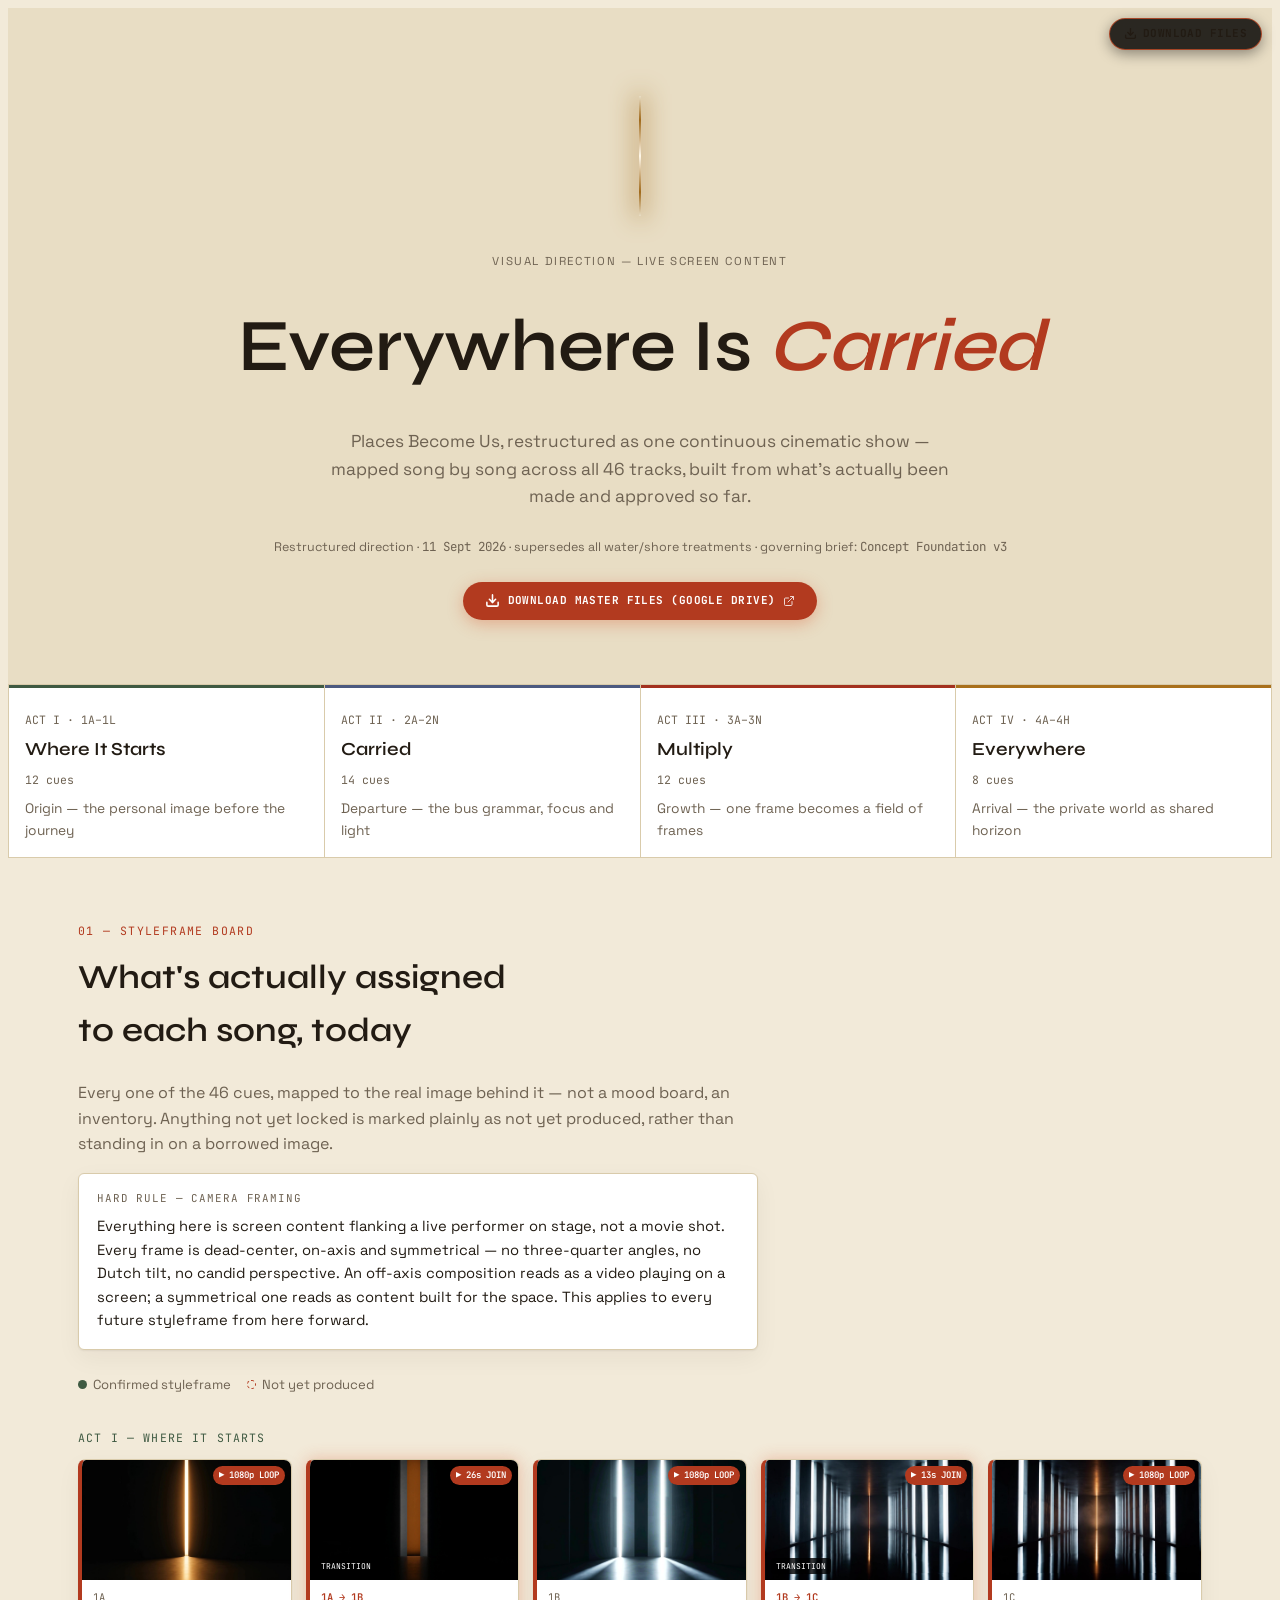
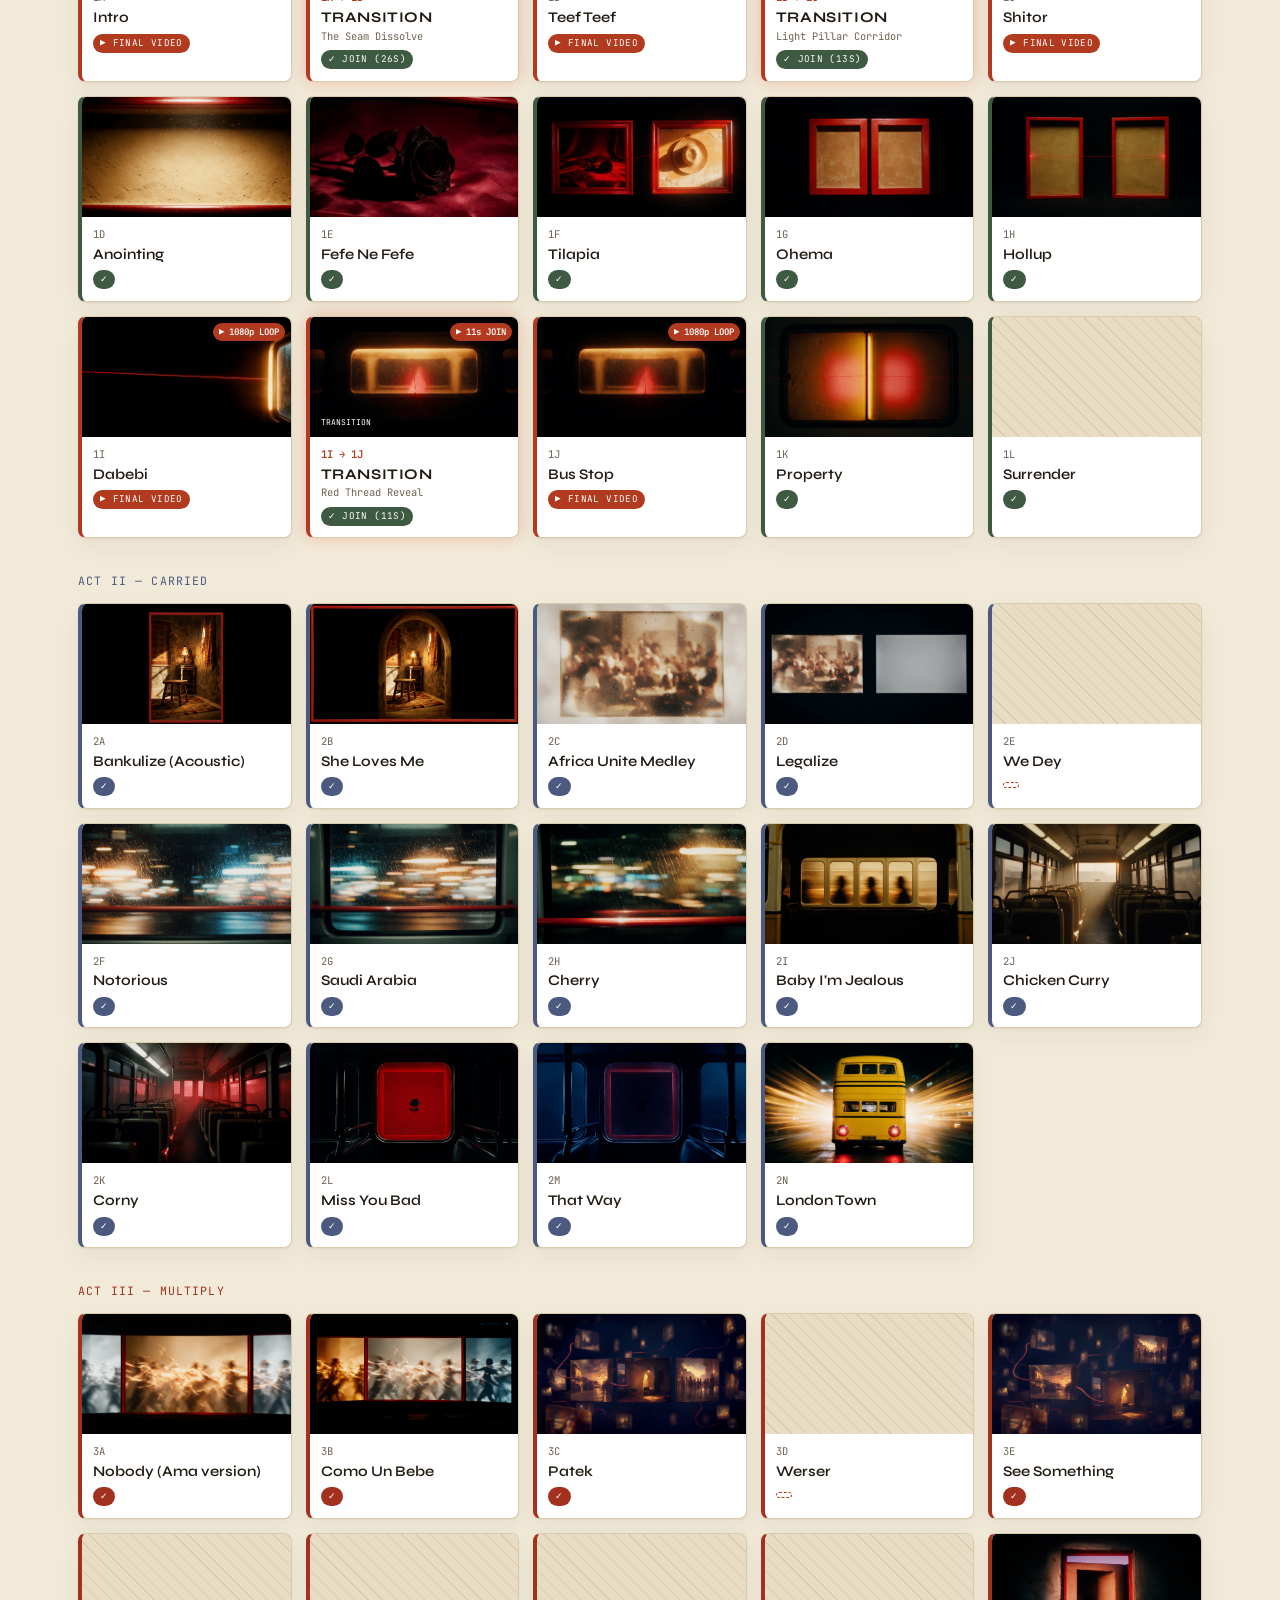
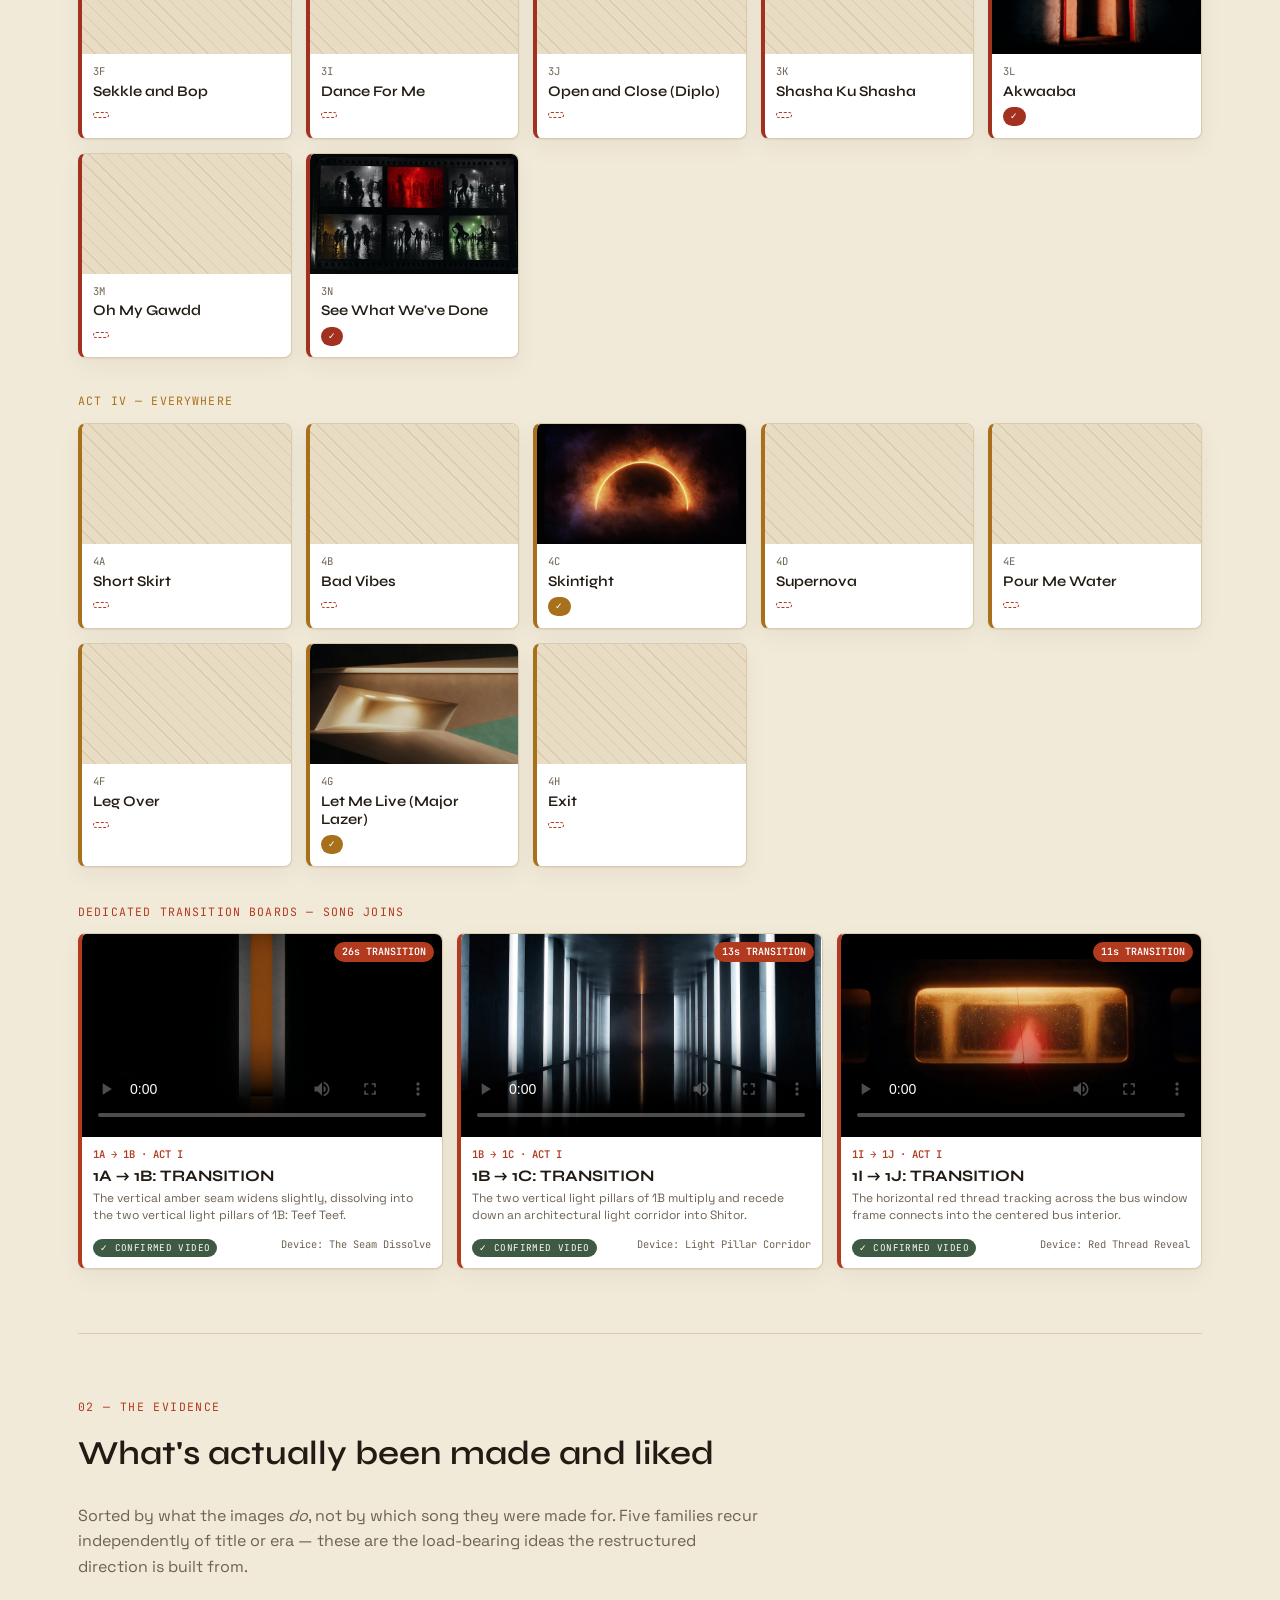
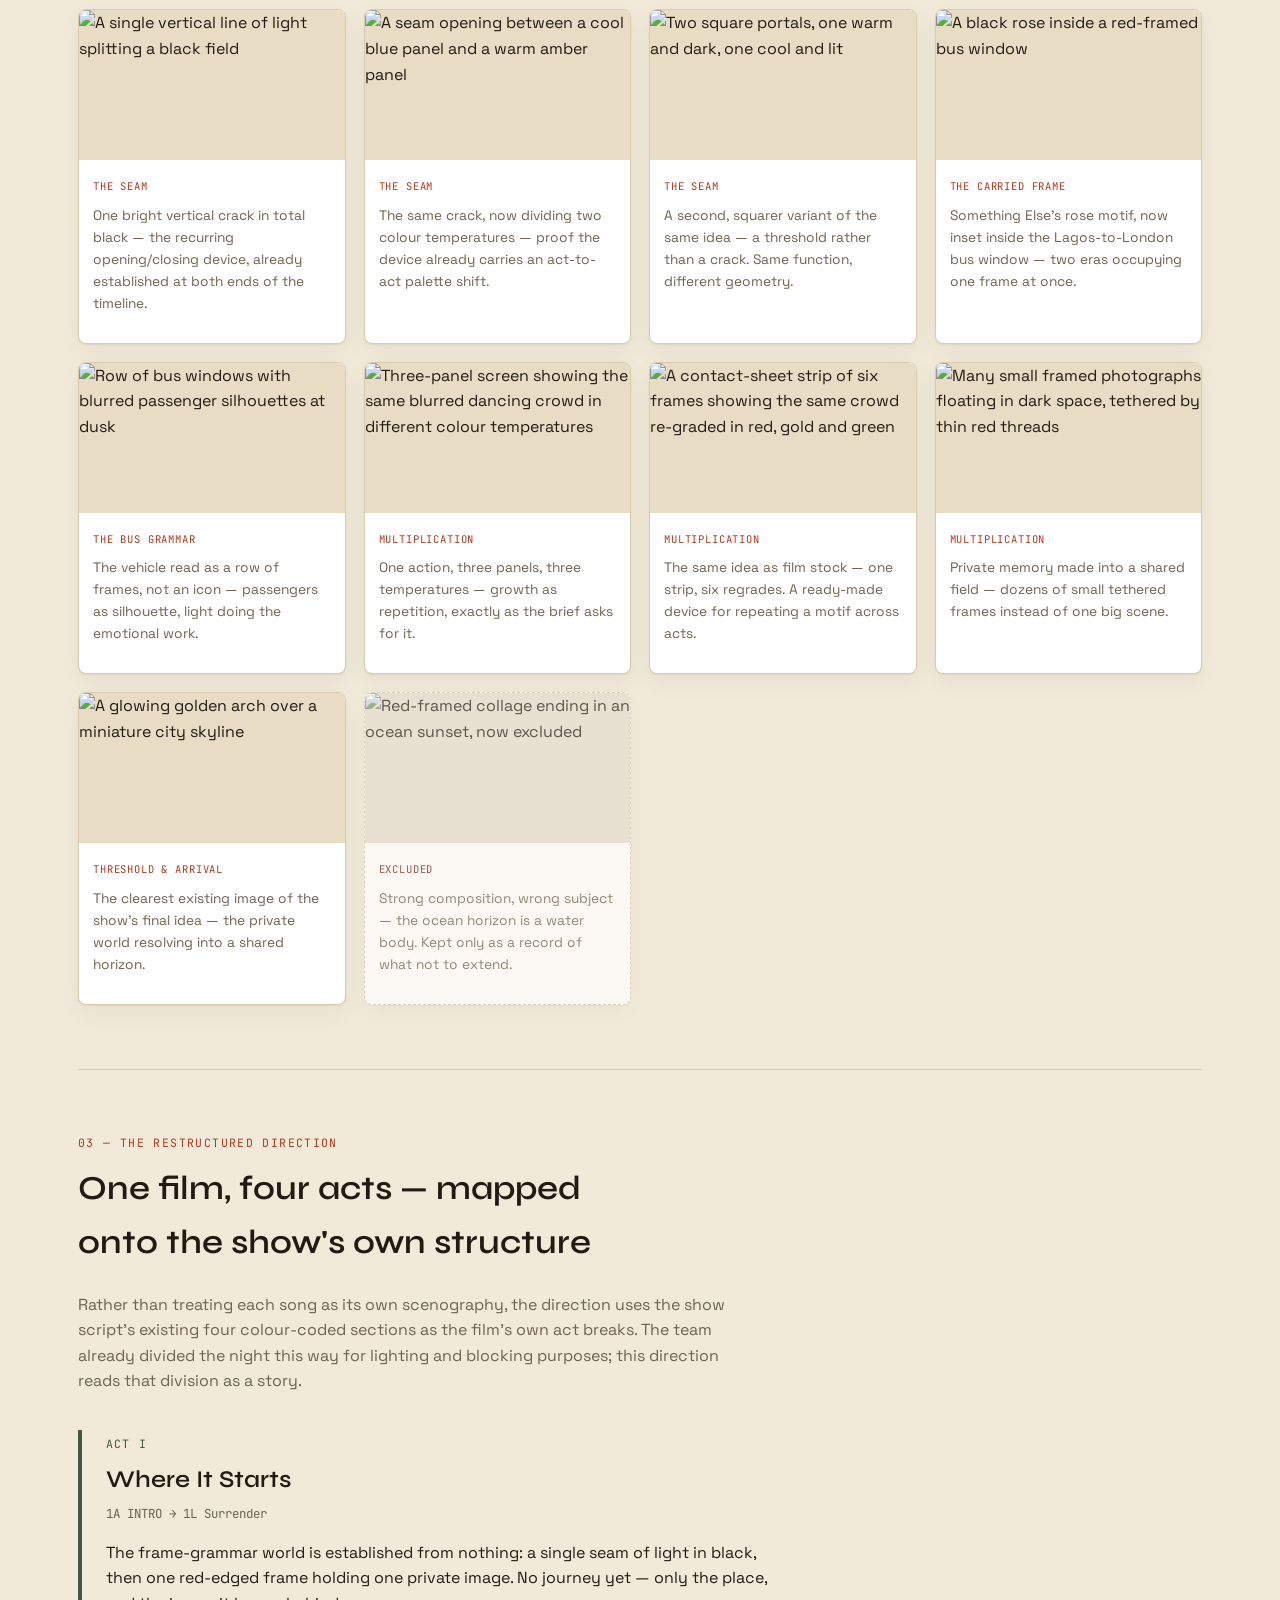
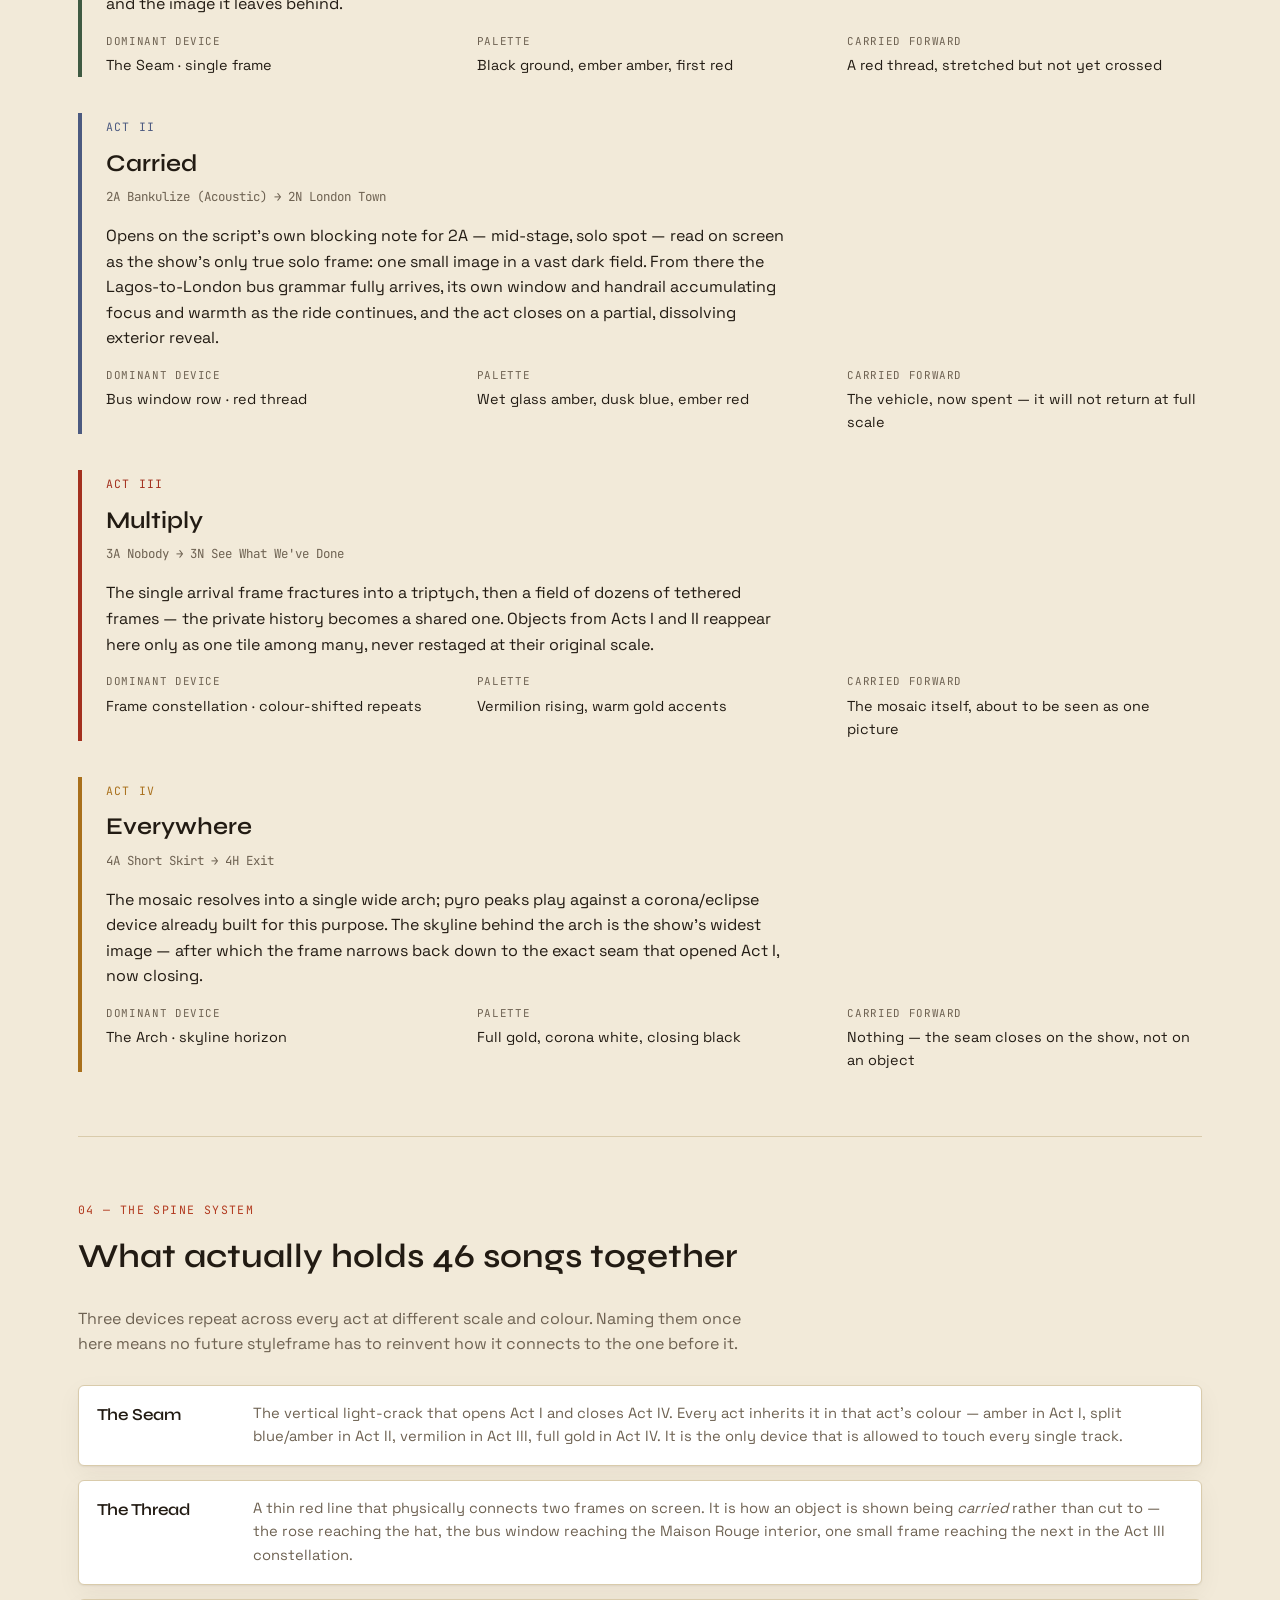
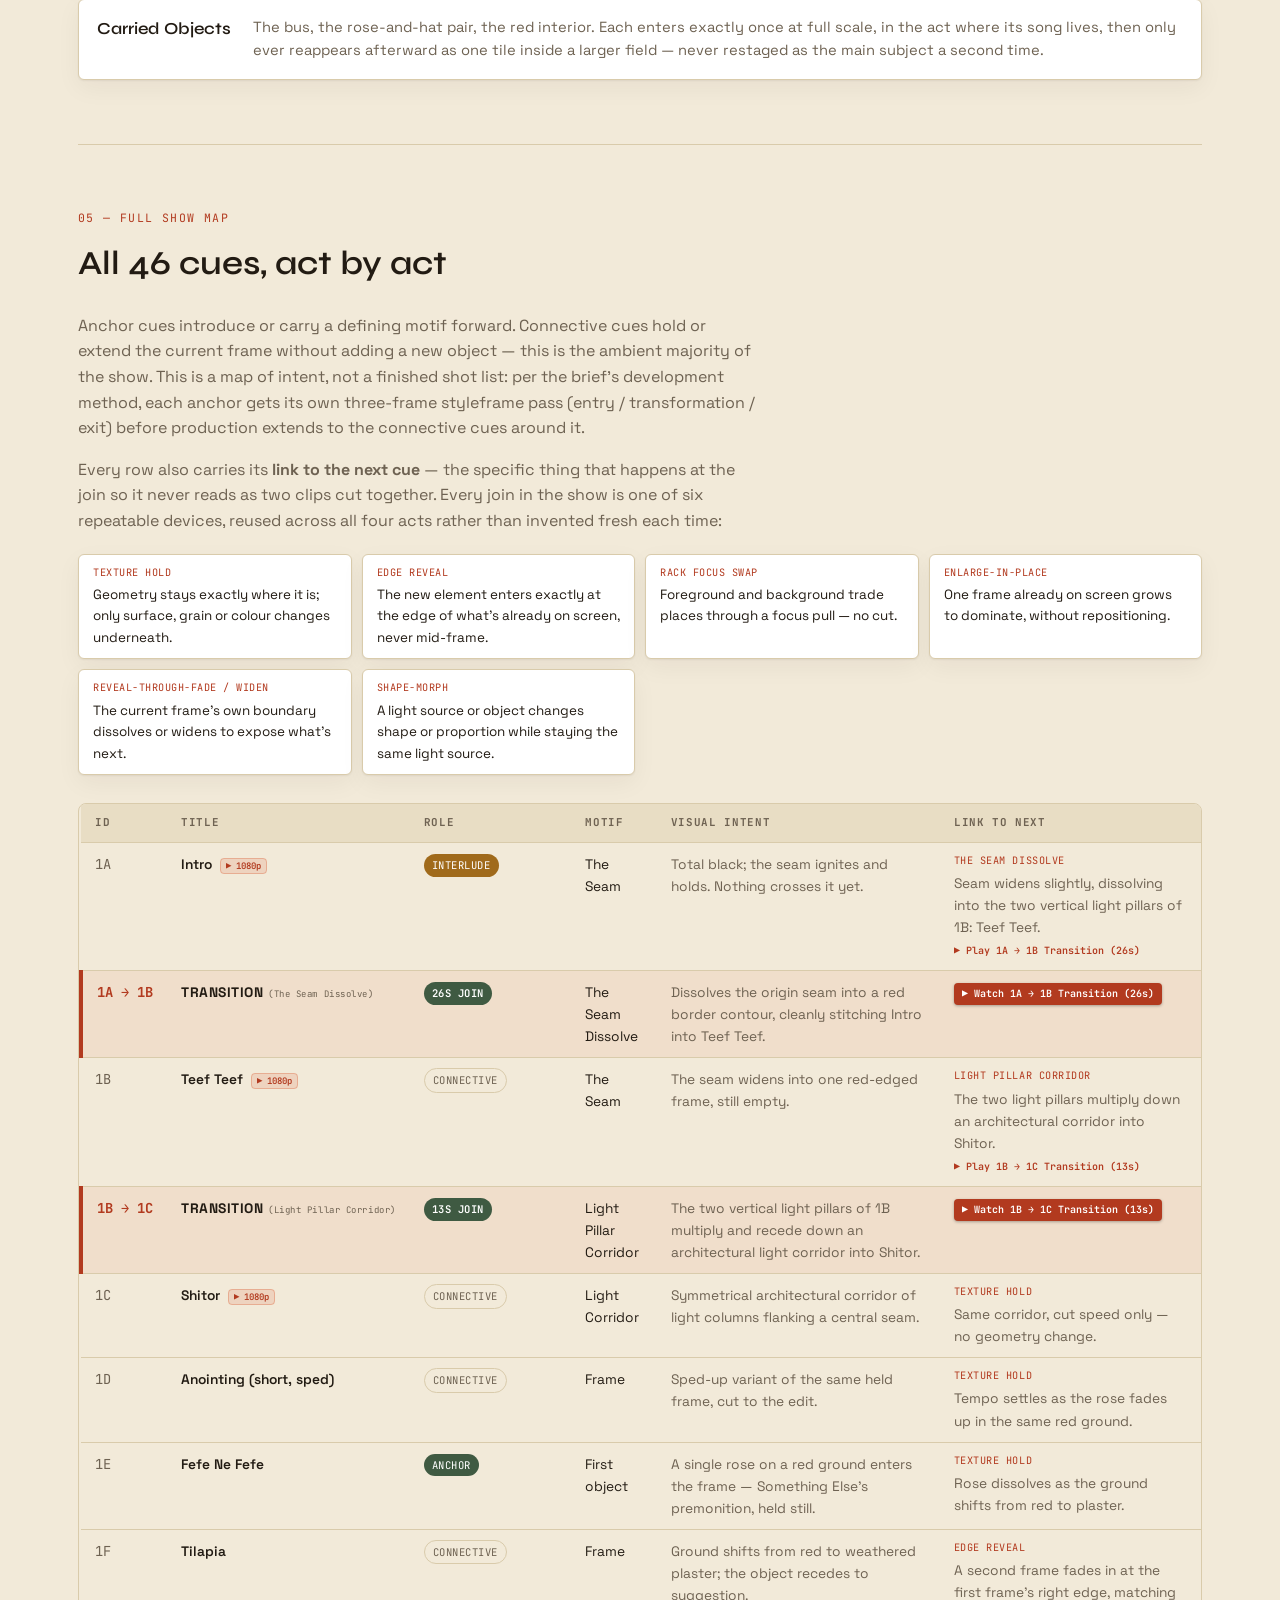
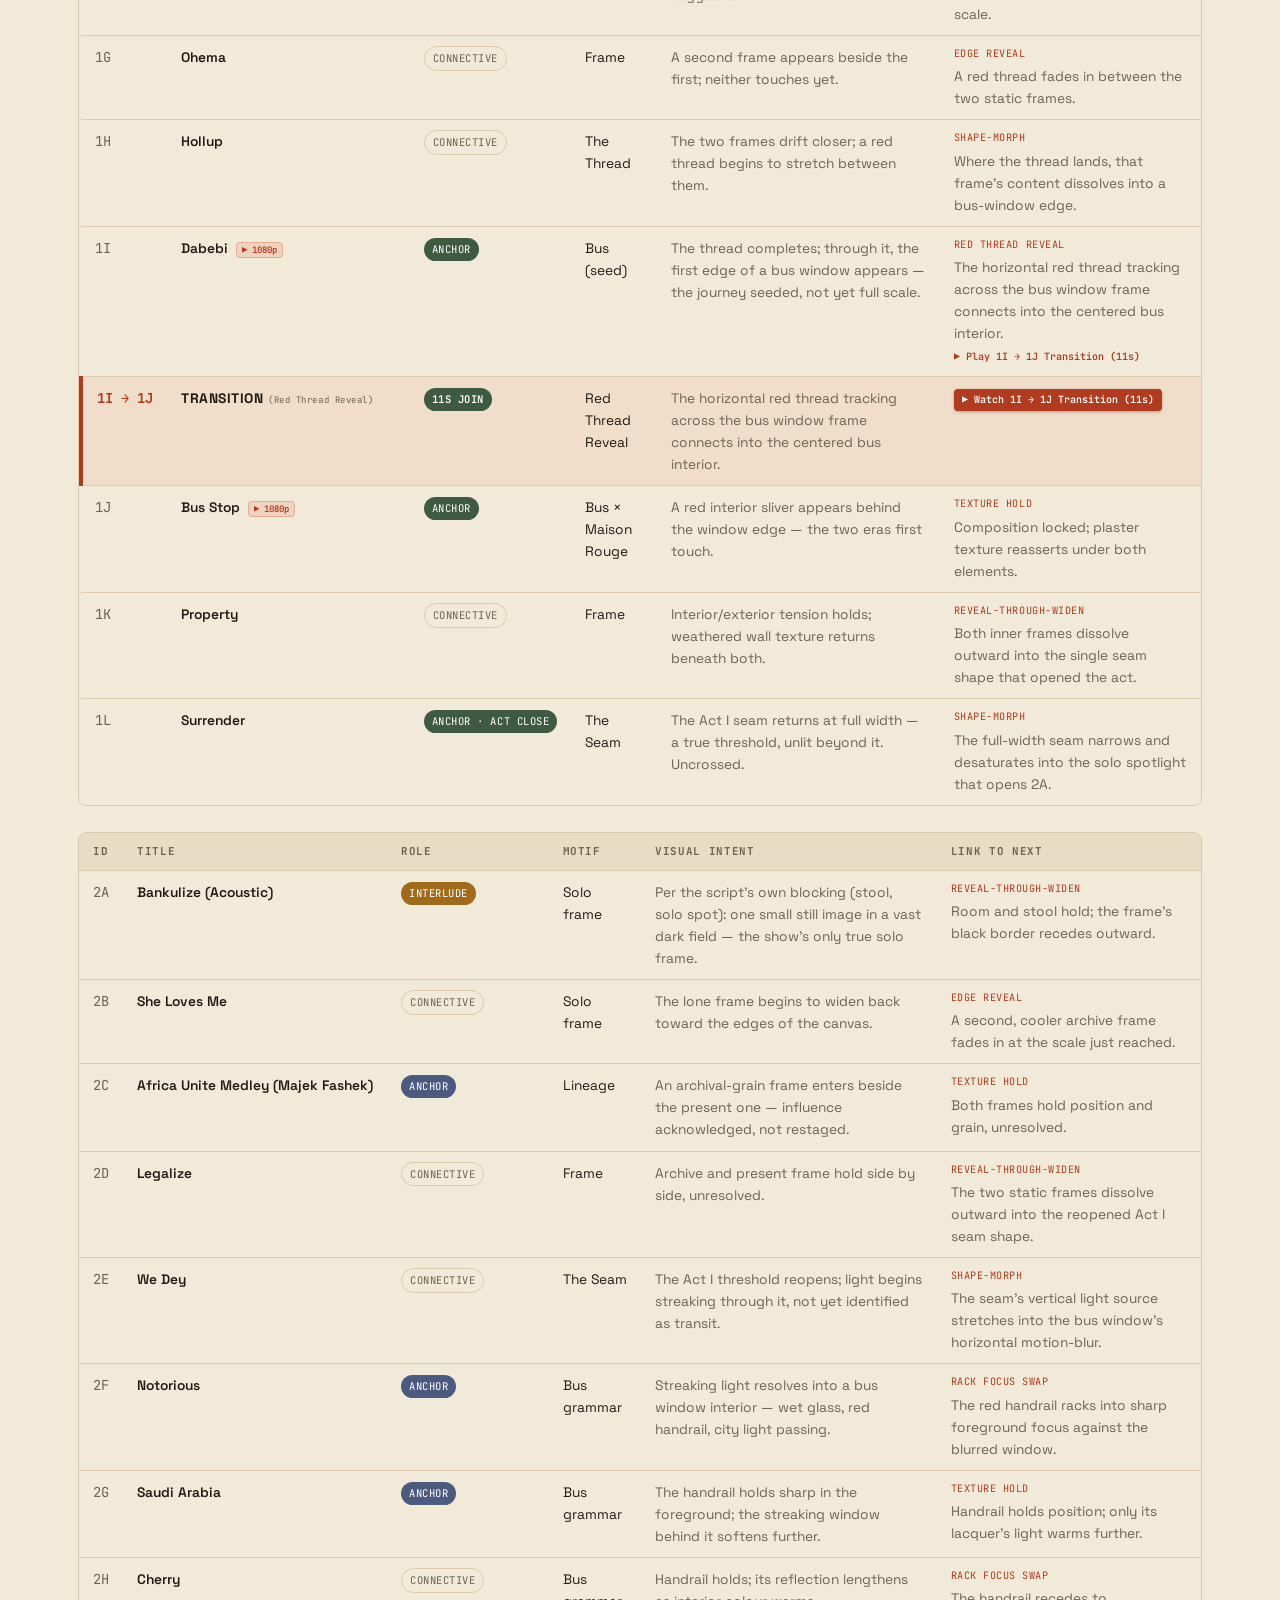
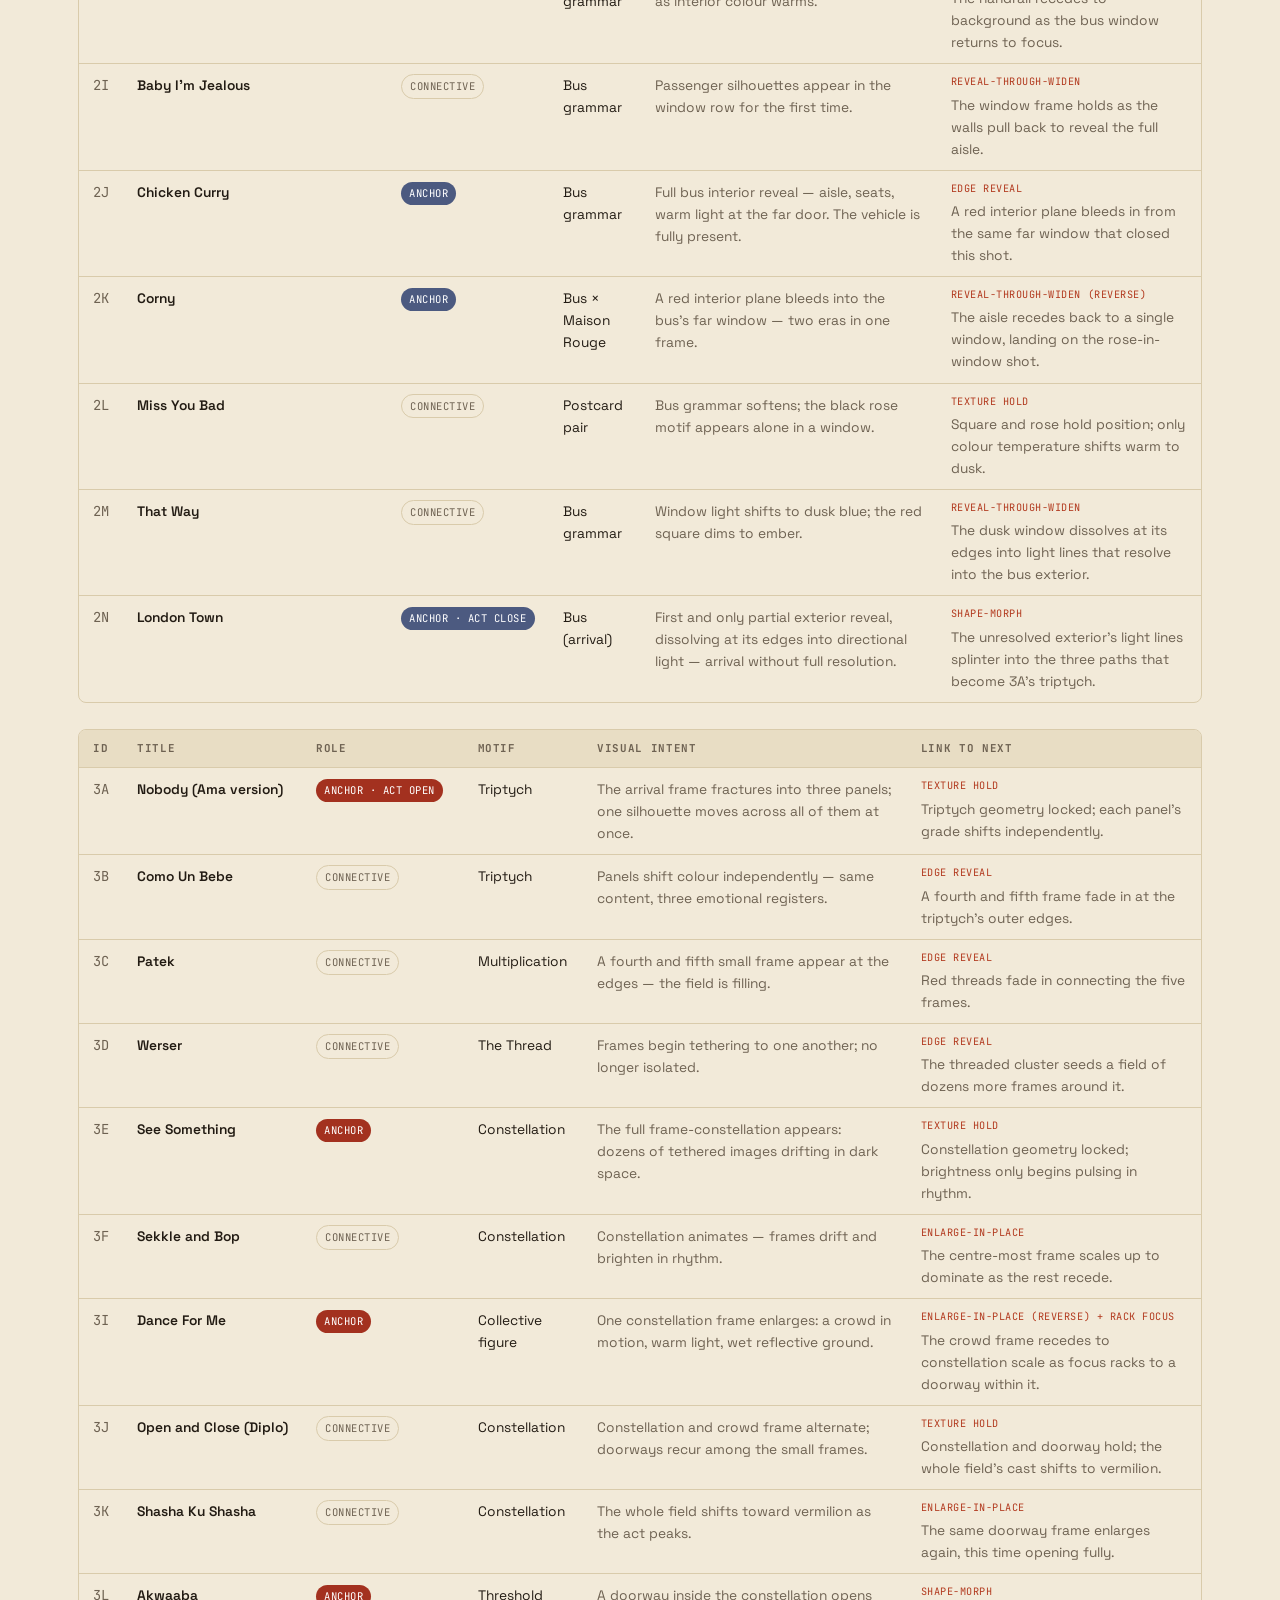
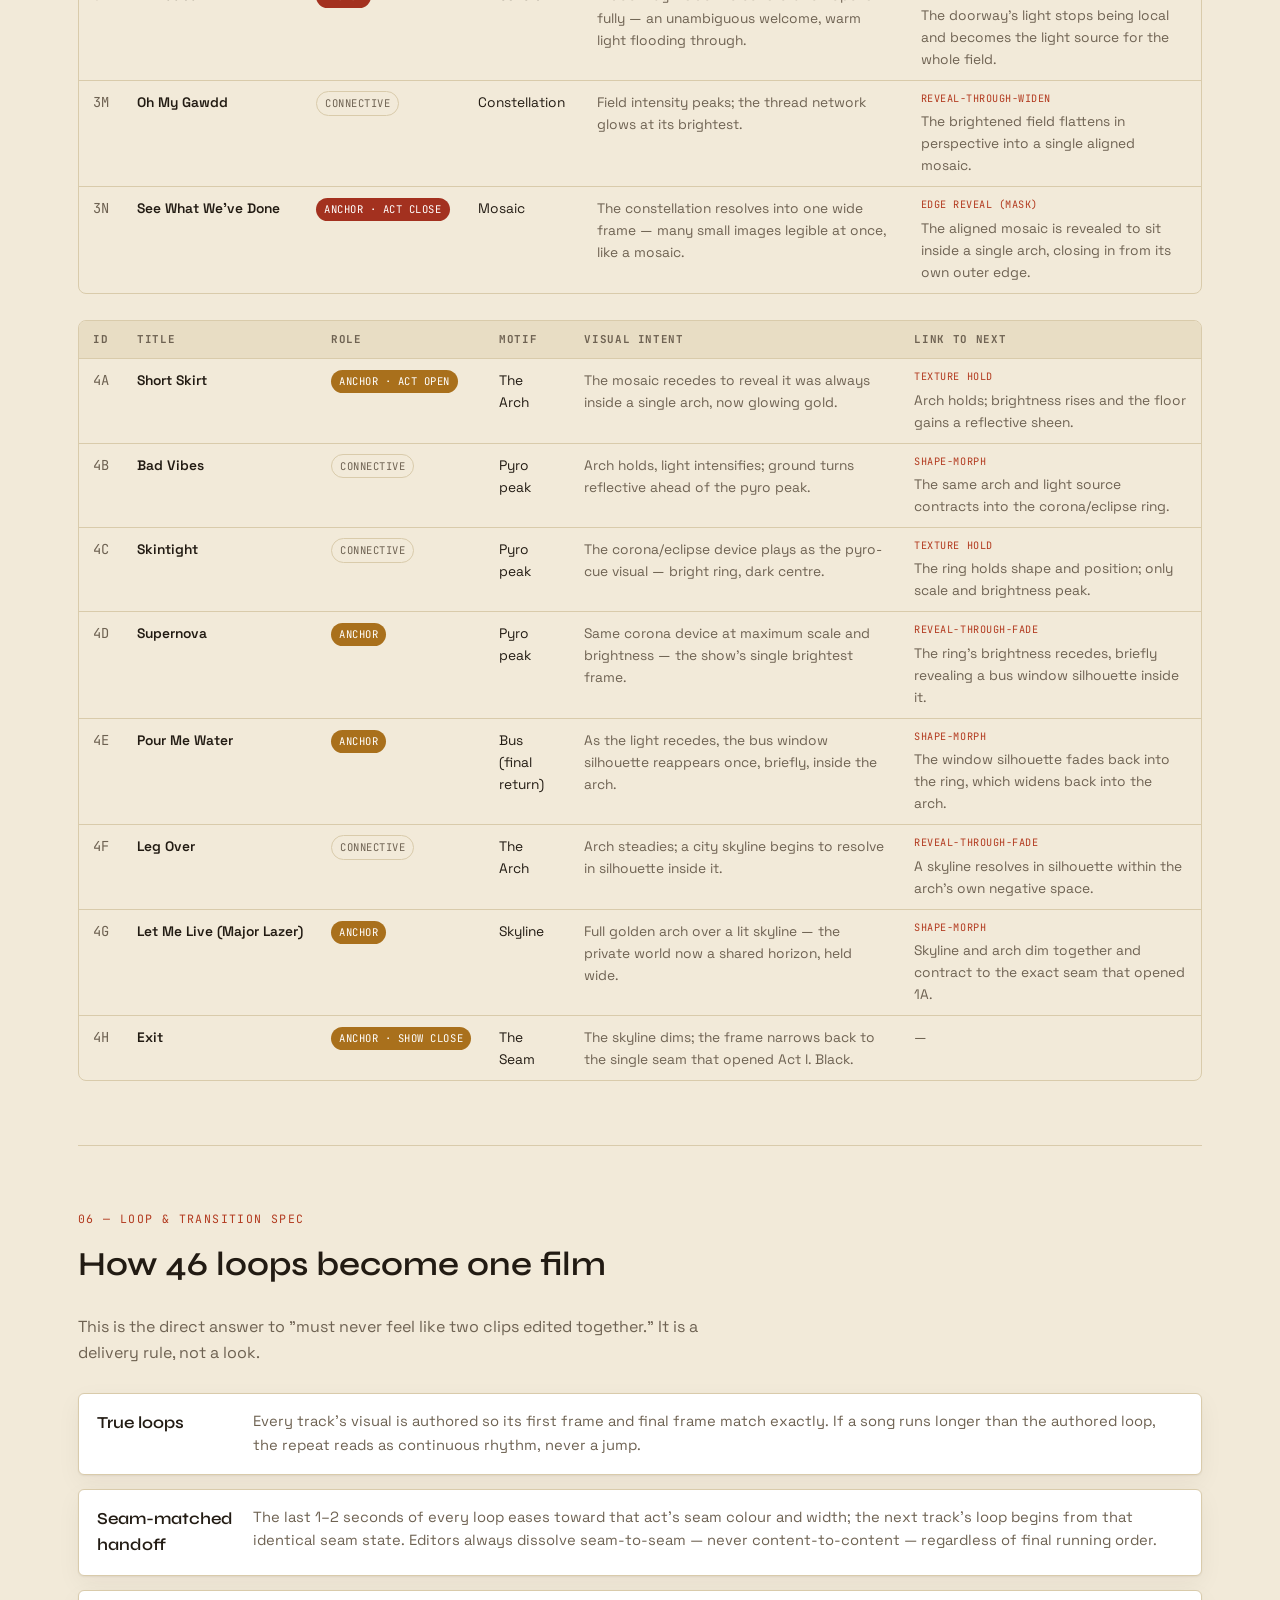
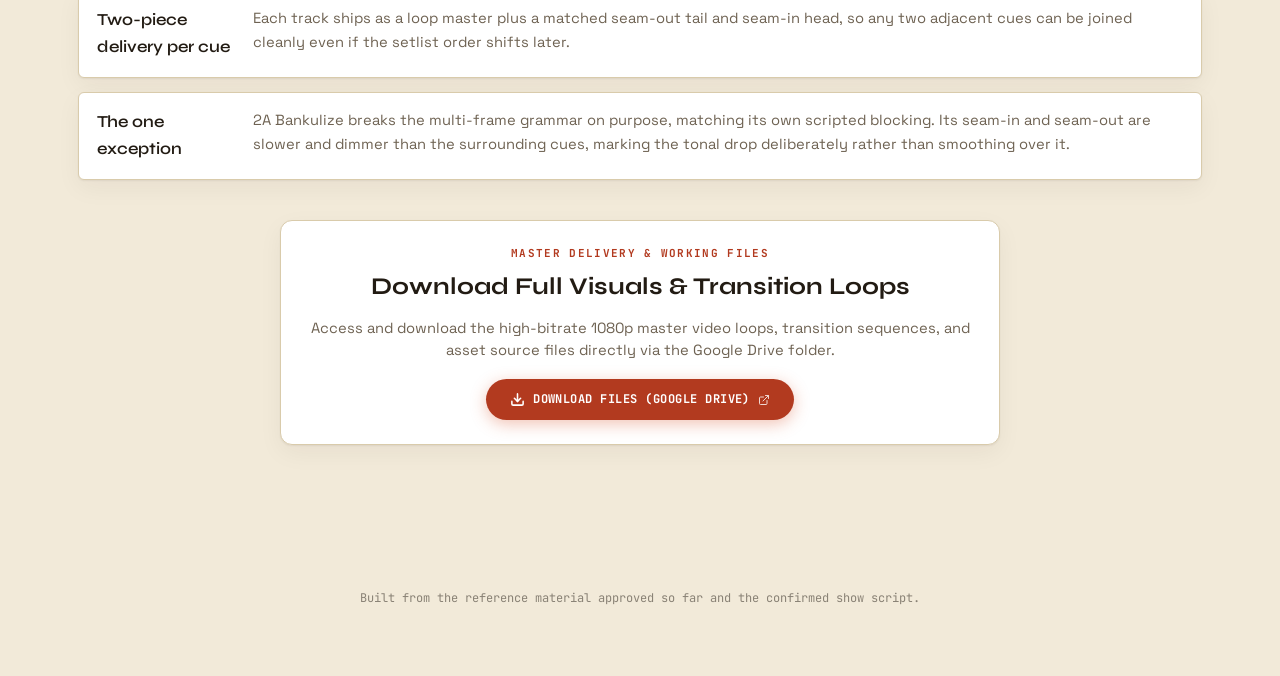
==== commit f2bde45c: "Add Google Drive downloadable files link across presentation decks" ====
--- a/everywhere-is-carried.html
+++ b/everywhere-is-carried.html
@@ -337,6 +337,14 @@
   footer p{font-size:.8rem;color:var(--ink-dim);}
 </style>
 
+<!-- Floating Utility Bar -->
+<div style="position:fixed;top:18px;right:18px;z-index:999;display:flex;align-items:center;gap:8px;">
+  <a href="https://drive.google.com/drive/folders/1SJe6uT_w99oqGehPHYjdDKXlw_o4ez7M?usp=sharing" target="_blank" rel="noopener noreferrer" style="display:inline-flex;align-items:center;gap:6px;background:rgba(22,19,16,0.9);backdrop-filter:blur(12px);border:1px solid rgba(216,83,42,0.7);color:var(--ink);padding:6px 14px;border-radius:20px;font-family:'JetBrains Mono',monospace;font-size:11px;font-weight:700;text-decoration:none;box-shadow:0 4px 14px rgba(0,0,0,0.4);letter-spacing:0.04em;transition:all 0.2s;" onmouseover="this.style.background='var(--vermilion)';this.style.color='#fff';" onmouseout="this.style.background='rgba(22,19,16,0.9)';this.style.color='var(--ink)';">
+    <svg width="13" height="13" viewBox="0 0 24 24" fill="none" stroke="currentColor" stroke-width="2.5" stroke-linecap="round" stroke-linejoin="round"><path d="M21 15v4a2 2 0 0 1-2 2H5a2 2 0 0 1-2-2v-4"/><polyline points="7 10 12 15 17 10"/><line x1="12" y1="15" x2="12" y2="3"/></svg>
+    <span>DOWNLOAD FILES</span>
+  </a>
+</div>
+
 <div class="hero">
   <div class="hero-inner">
     <div class="seam"></div>
@@ -344,6 +352,13 @@
     <h1>Everywhere Is <em>Carried</em></h1>
     <p class="hero-sub">Places Become Us, restructured as one continuous cinematic show — mapped song by song across all 46 tracks, built from what's actually been made and approved so far.</p>
     <p class="hero-meta">Restructured direction · <span class="mono">11 Sept 2026</span> · supersedes all water/shore treatments · governing brief: <span class="mono">Concept Foundation v3</span></p>
+    <div style="margin-top:24px;display:flex;justify-content:center;gap:12px;flex-wrap:wrap;">
+      <a href="https://drive.google.com/drive/folders/1SJe6uT_w99oqGehPHYjdDKXlw_o4ez7M?usp=sharing" target="_blank" rel="noopener noreferrer" style="display:inline-flex;align-items:center;gap:8px;background:linear-gradient(135deg,var(--vermilion) 0%,#b23a1f 100%);color:#fff;padding:10px 22px;border-radius:30px;font-family:'JetBrains Mono',monospace;font-size:11px;font-weight:700;text-decoration:none;box-shadow:0 4px 16px rgba(216,83,42,0.35);text-transform:uppercase;letter-spacing:0.04em;transition:all 0.2s;" onmouseover="this.style.transform='scale(1.03)'" onmouseout="this.style.transform='scale(1)'">
+        <svg width="15" height="15" viewBox="0 0 24 24" fill="none" stroke="currentColor" stroke-width="2.5" stroke-linecap="round" stroke-linejoin="round"><path d="M21 15v4a2 2 0 0 1-2 2H5a2 2 0 0 1-2-2v-4"/><polyline points="7 10 12 15 17 10"/><line x1="12" y1="15" x2="12" y2="3"/></svg>
+        <span>Download Master Files (Google Drive)</span>
+        <svg width="12" height="12" viewBox="0 0 24 24" fill="none" stroke="currentColor" stroke-width="2" stroke-linecap="round" stroke-linejoin="round" style="opacity:0.8;"><path d="M18 13v6a2 2 0 0 1-2 2H5a2 2 0 0 1-2-2V8a2 2 0 0 1 2-2h6"/><polyline points="15 3 21 3 21 9"/><line x1="10" y1="14" x2="21" y2="3"/></svg>
+      </a>
+    </div>
   </div>
 </div>
 
@@ -777,6 +792,18 @@
     <li><span class="name">Two-piece delivery per cue</span><p>Each track ships as a loop master plus a matched seam-out tail and seam-in head, so any two adjacent cues can be joined cleanly even if the setlist order shifts later.</p></li>
     <li><span class="name">The one exception</span><p>2A Bankulize breaks the multi-frame grammar on purpose, matching its own scripted blocking. Its seam-in and seam-out are slower and dimmer than the surrounding cues, marking the tonal drop deliberately rather than smoothing over it.</p></li>
   </ul>
+
+  <!-- Master Delivery Download Card -->
+  <div style="margin: 40px auto 20px; max-width: 720px; padding: 24px 28px; border-radius: 12px; border: 1px solid var(--rule); background: var(--bg-raised); text-align: center; box-shadow: var(--shadow);">
+    <div style="font-family:'JetBrains Mono',monospace; font-size:11px; text-transform:uppercase; letter-spacing:0.12em; color:var(--vermilion); font-weight:700; margin-bottom:6px;">Master Delivery &amp; Working Files</div>
+    <h3 style="font-family:'Syne',sans-serif; font-size:1.5rem; margin:0 0 10px; font-weight:700;">Download Full Visuals &amp; Transition Loops</h3>
+    <p style="font-size:0.92rem; color:var(--ink-dim); margin:0 0 18px; line-height:1.5;">Access and download the high-bitrate 1080p master video loops, transition sequences, and asset source files directly via the Google Drive folder.</p>
+    <a href="https://drive.google.com/drive/folders/1SJe6uT_w99oqGehPHYjdDKXlw_o4ez7M?usp=sharing" target="_blank" rel="noopener noreferrer" style="display:inline-flex; align-items:center; gap:8px; background:linear-gradient(135deg, var(--vermilion) 0%, #b23a1f 100%); color:#fff; padding:11px 24px; border-radius:30px; font-family:'JetBrains Mono',monospace; font-size:12px; font-weight:700; text-decoration:none; box-shadow:0 4px 16px rgba(216,83,42,0.35); text-transform:uppercase; letter-spacing:0.04em; transition:all 0.2s;" onmouseover="this.style.transform='scale(1.03)'" onmouseout="this.style.transform='scale(1)'">
+      <svg width="15" height="15" viewBox="0 0 24 24" fill="none" stroke="currentColor" stroke-width="2.5" stroke-linecap="round" stroke-linejoin="round"><path d="M21 15v4a2 2 0 0 1-2 2H5a2 2 0 0 1-2-2v-4"/><polyline points="7 10 12 15 17 10"/><line x1="12" y1="15" x2="12" y2="3"/></svg>
+      <span>Download Files (Google Drive)</span>
+      <svg width="12" height="12" viewBox="0 0 24 24" fill="none" stroke="currentColor" stroke-width="2" stroke-linecap="round" stroke-linejoin="round" style="opacity:0.8;"><path d="M18 13v6a2 2 0 0 1-2 2H5a2 2 0 0 1-2-2V8a2 2 0 0 1 2-2h6"/><polyline points="15 3 21 3 21 9"/><line x1="10" y1="14" x2="21" y2="3"/></svg>
+    </a>
+  </div>
 </section>
 
 </div>
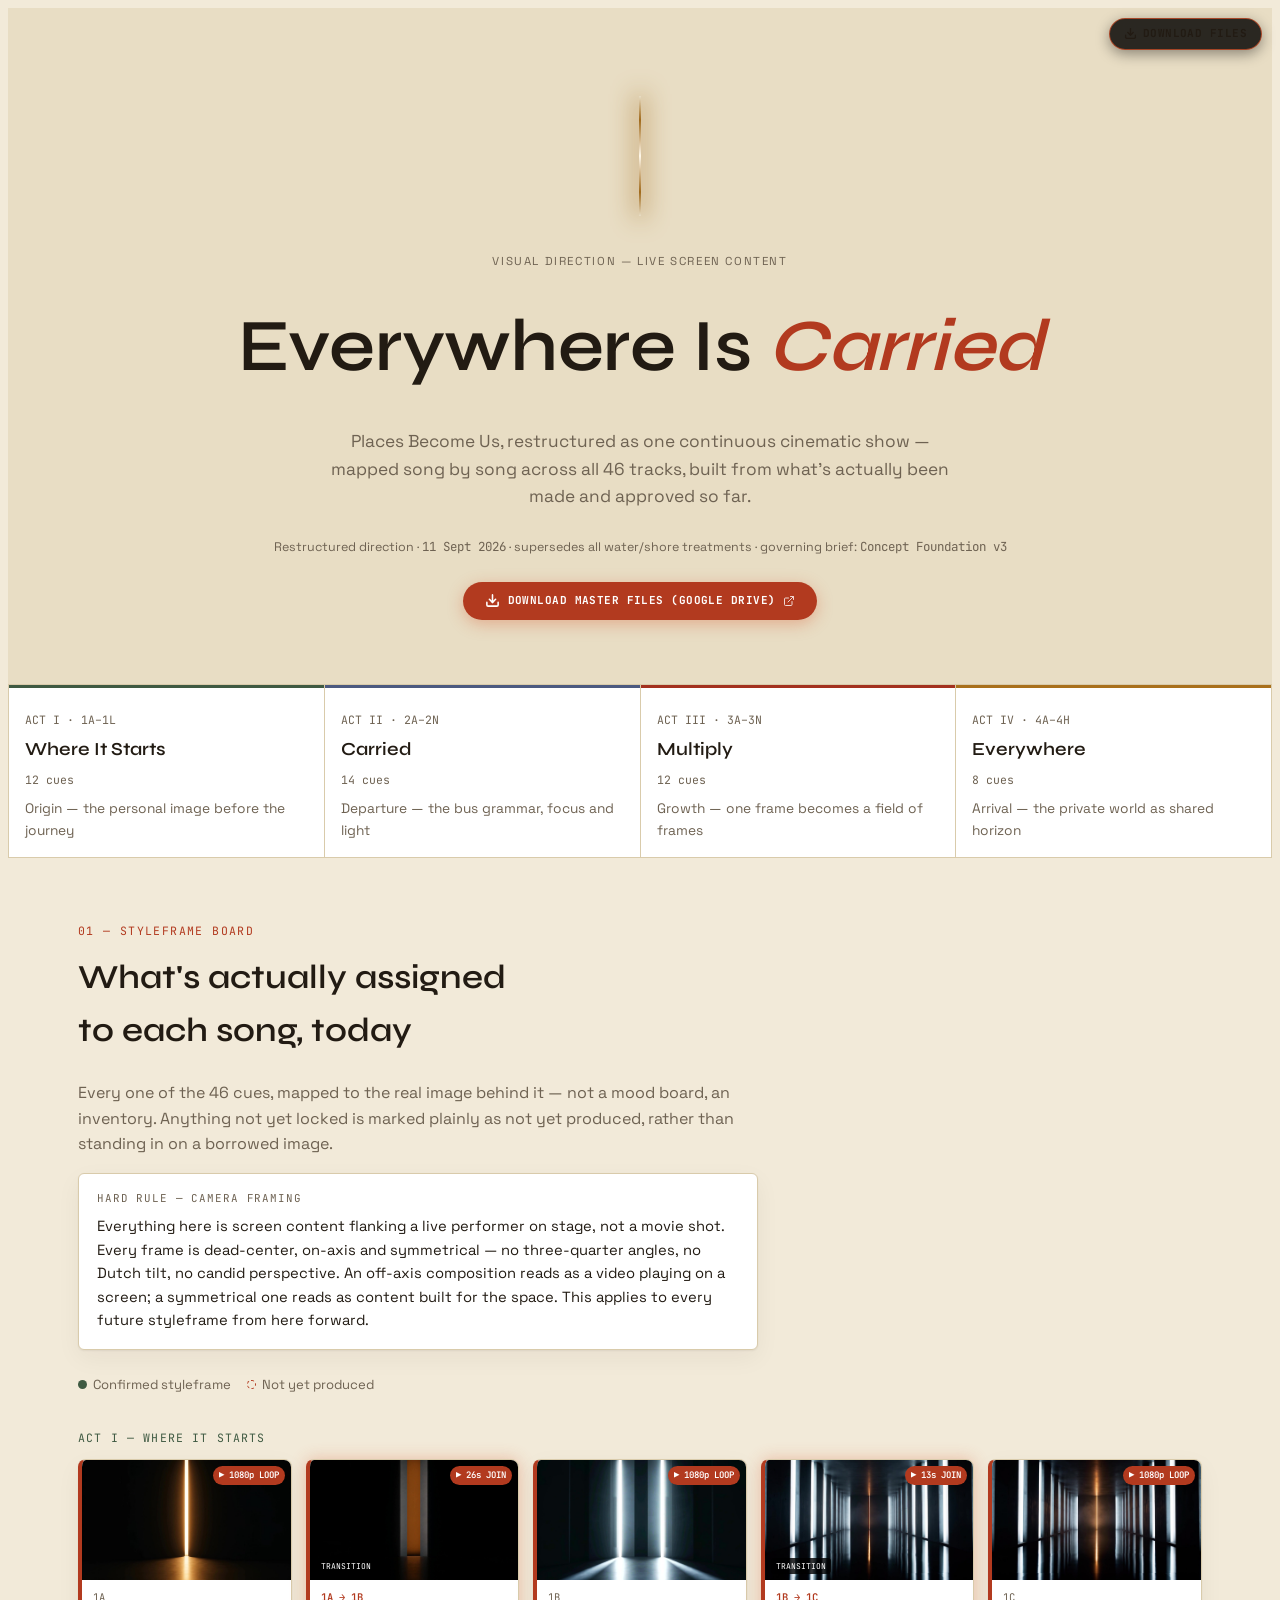
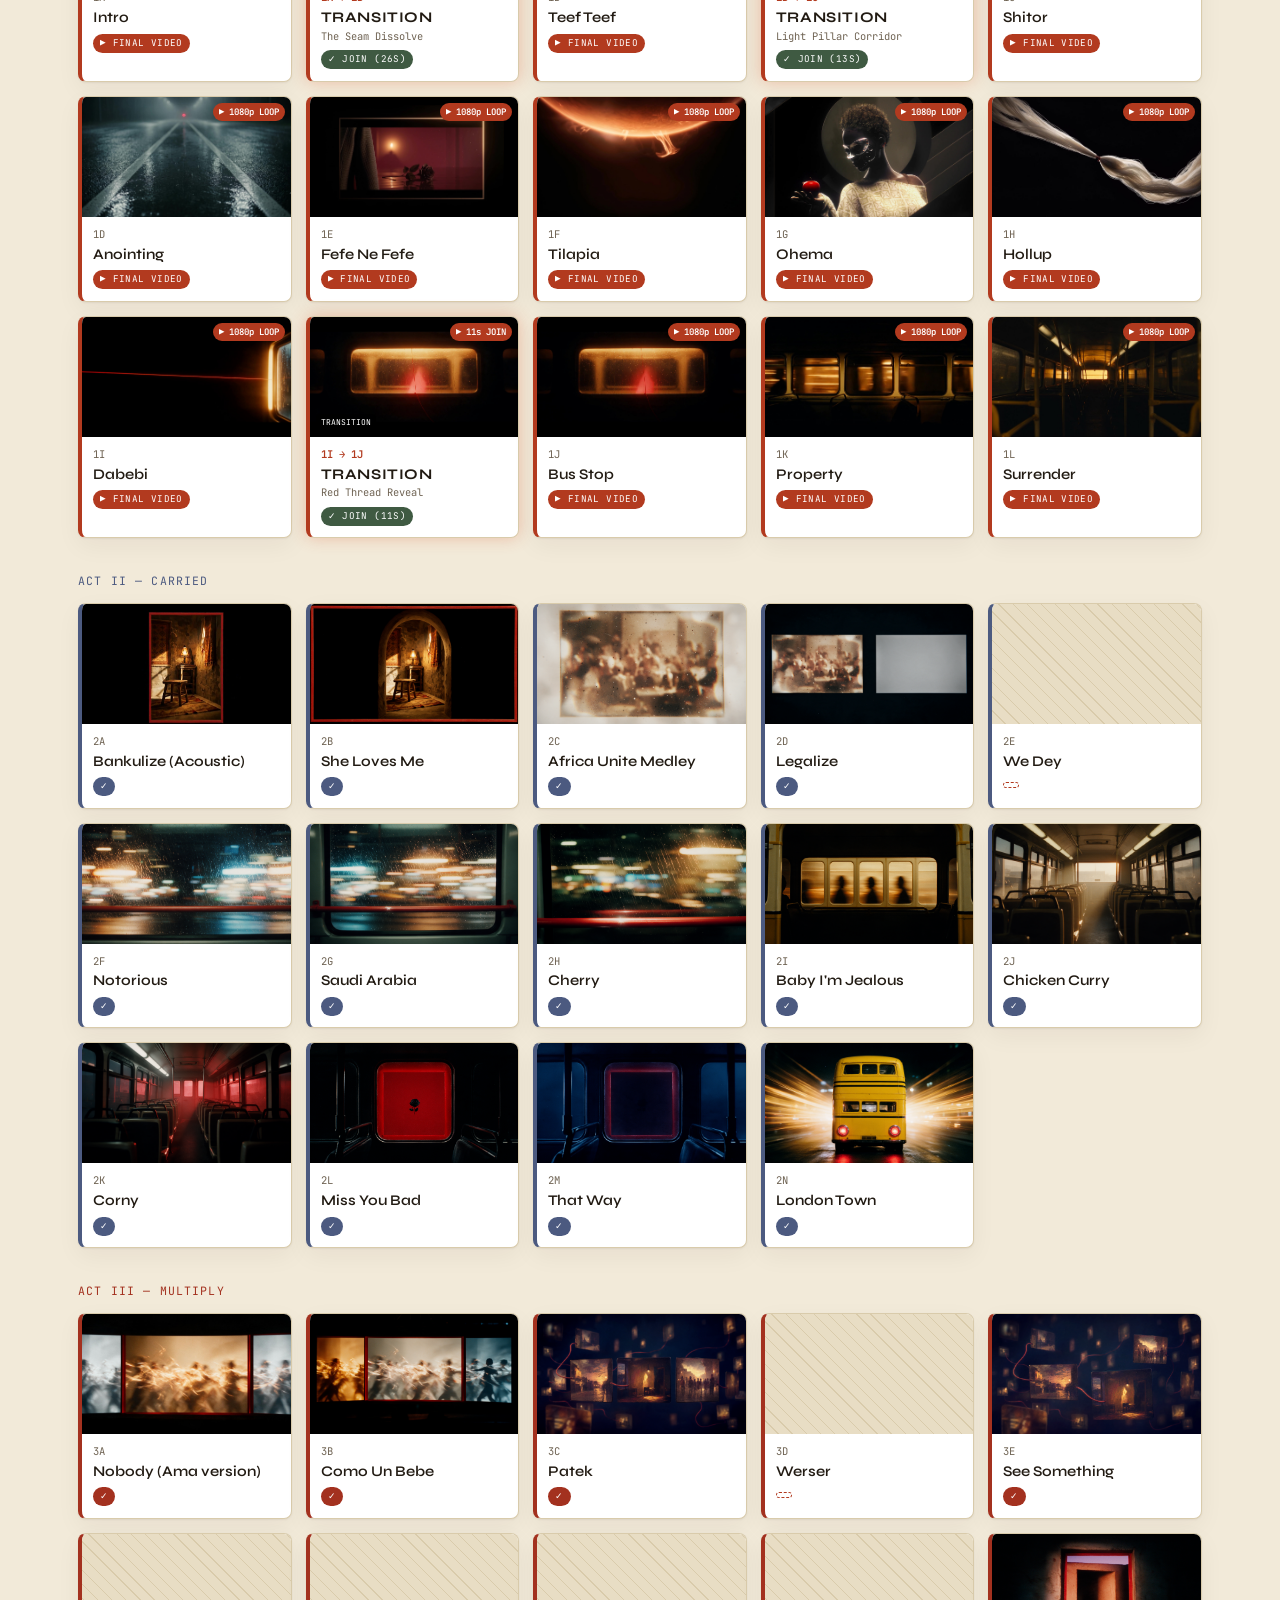
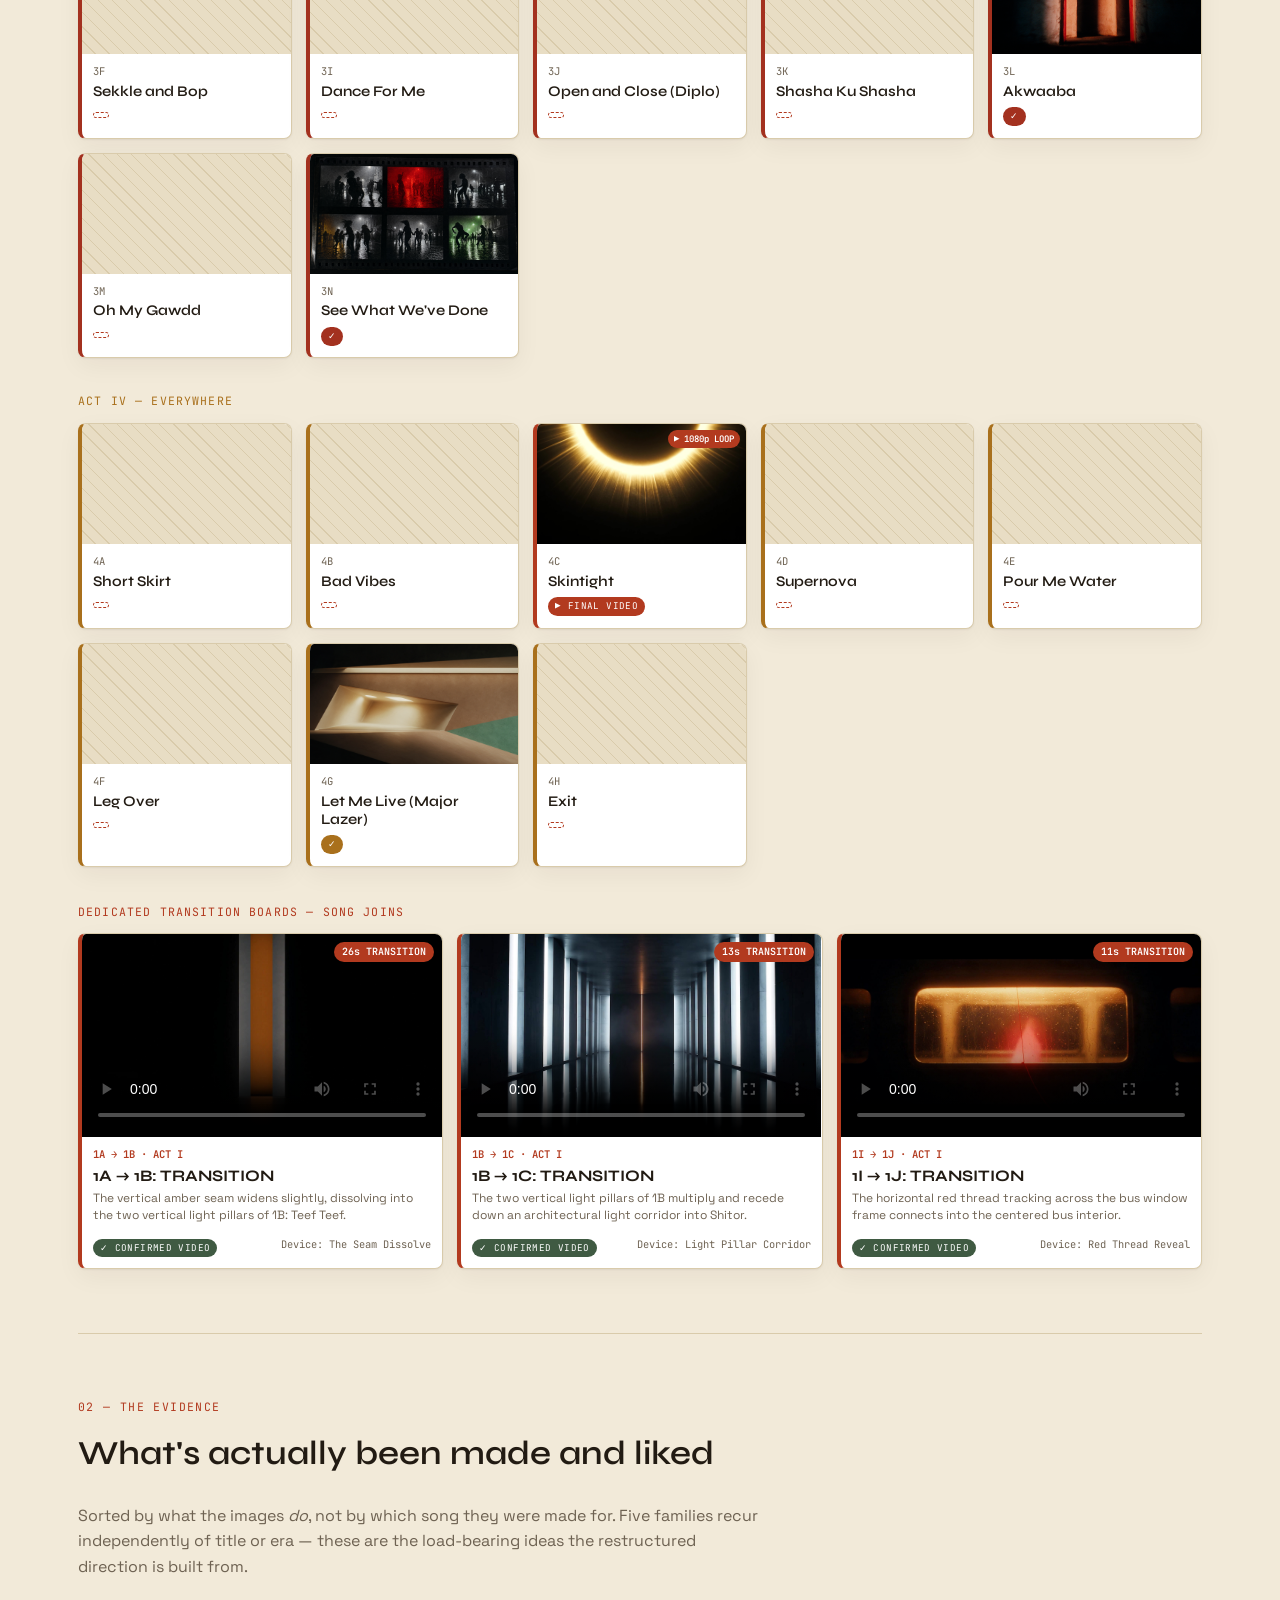
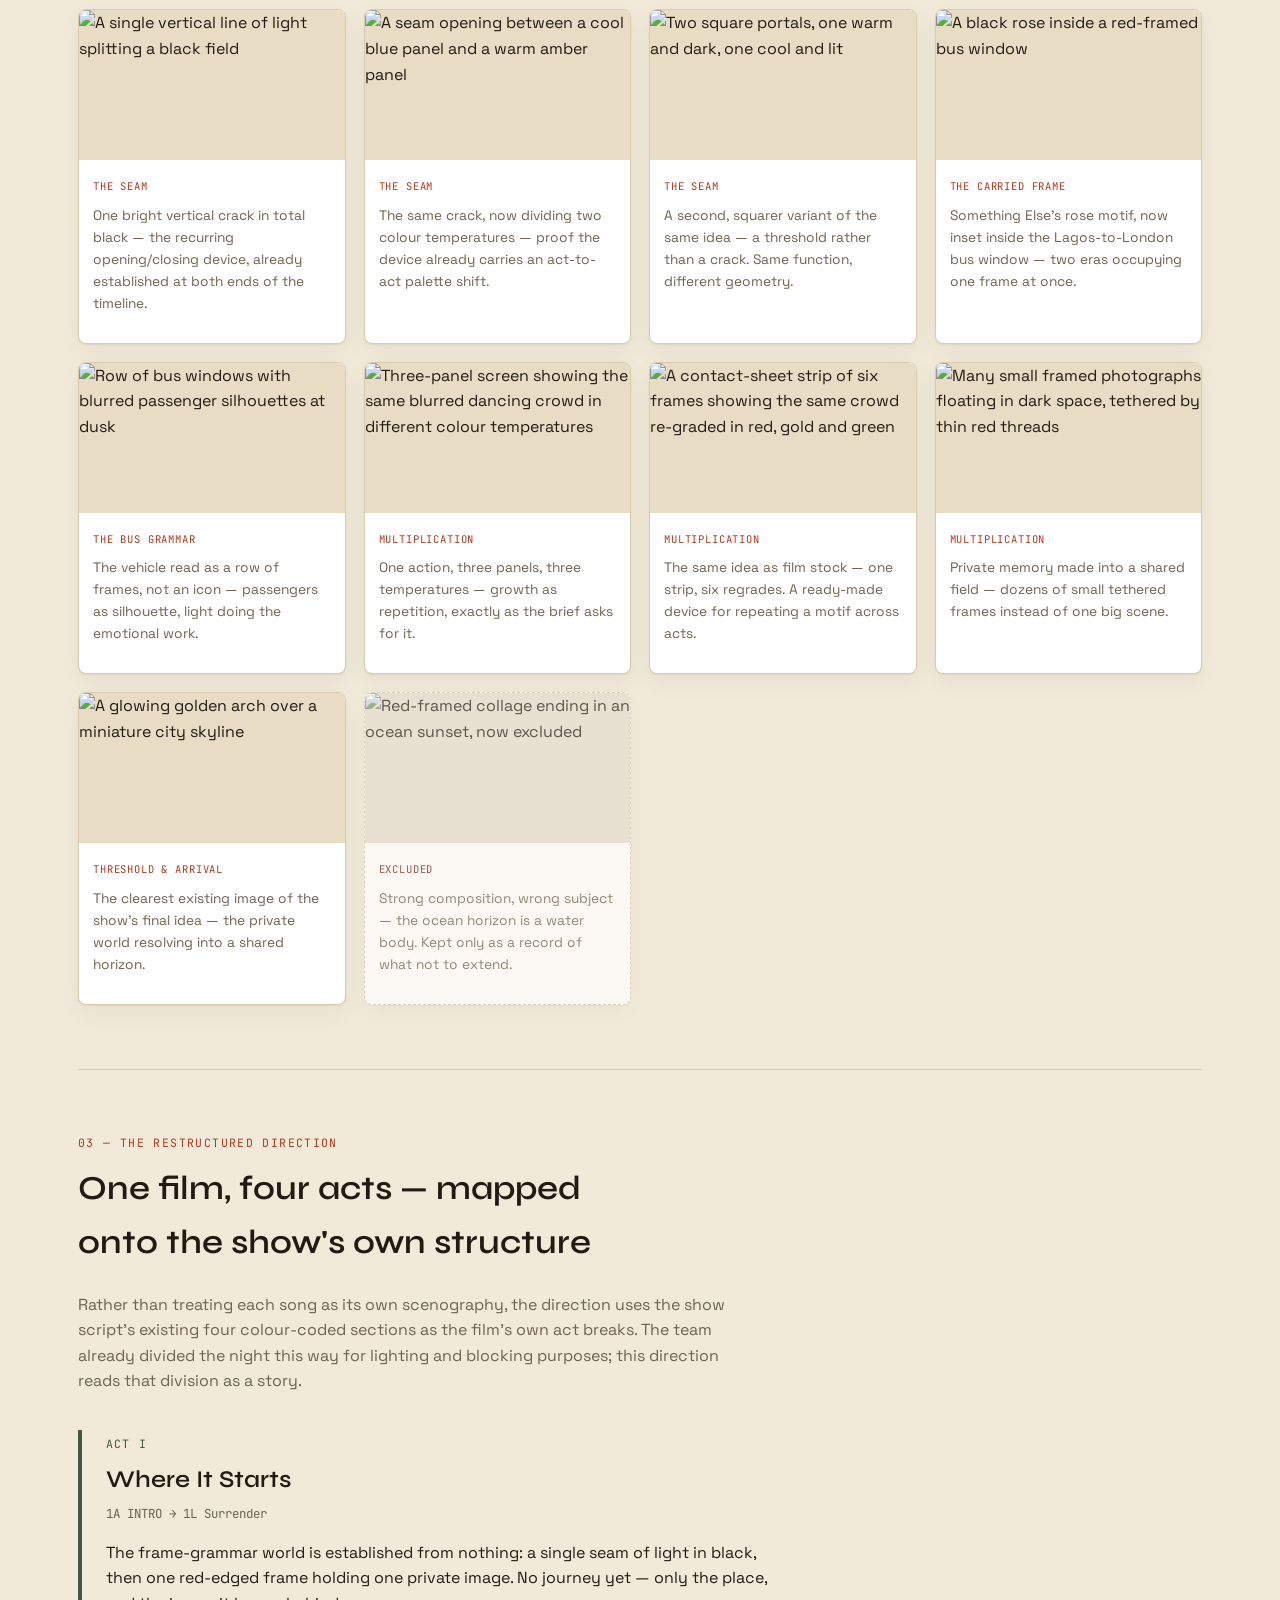
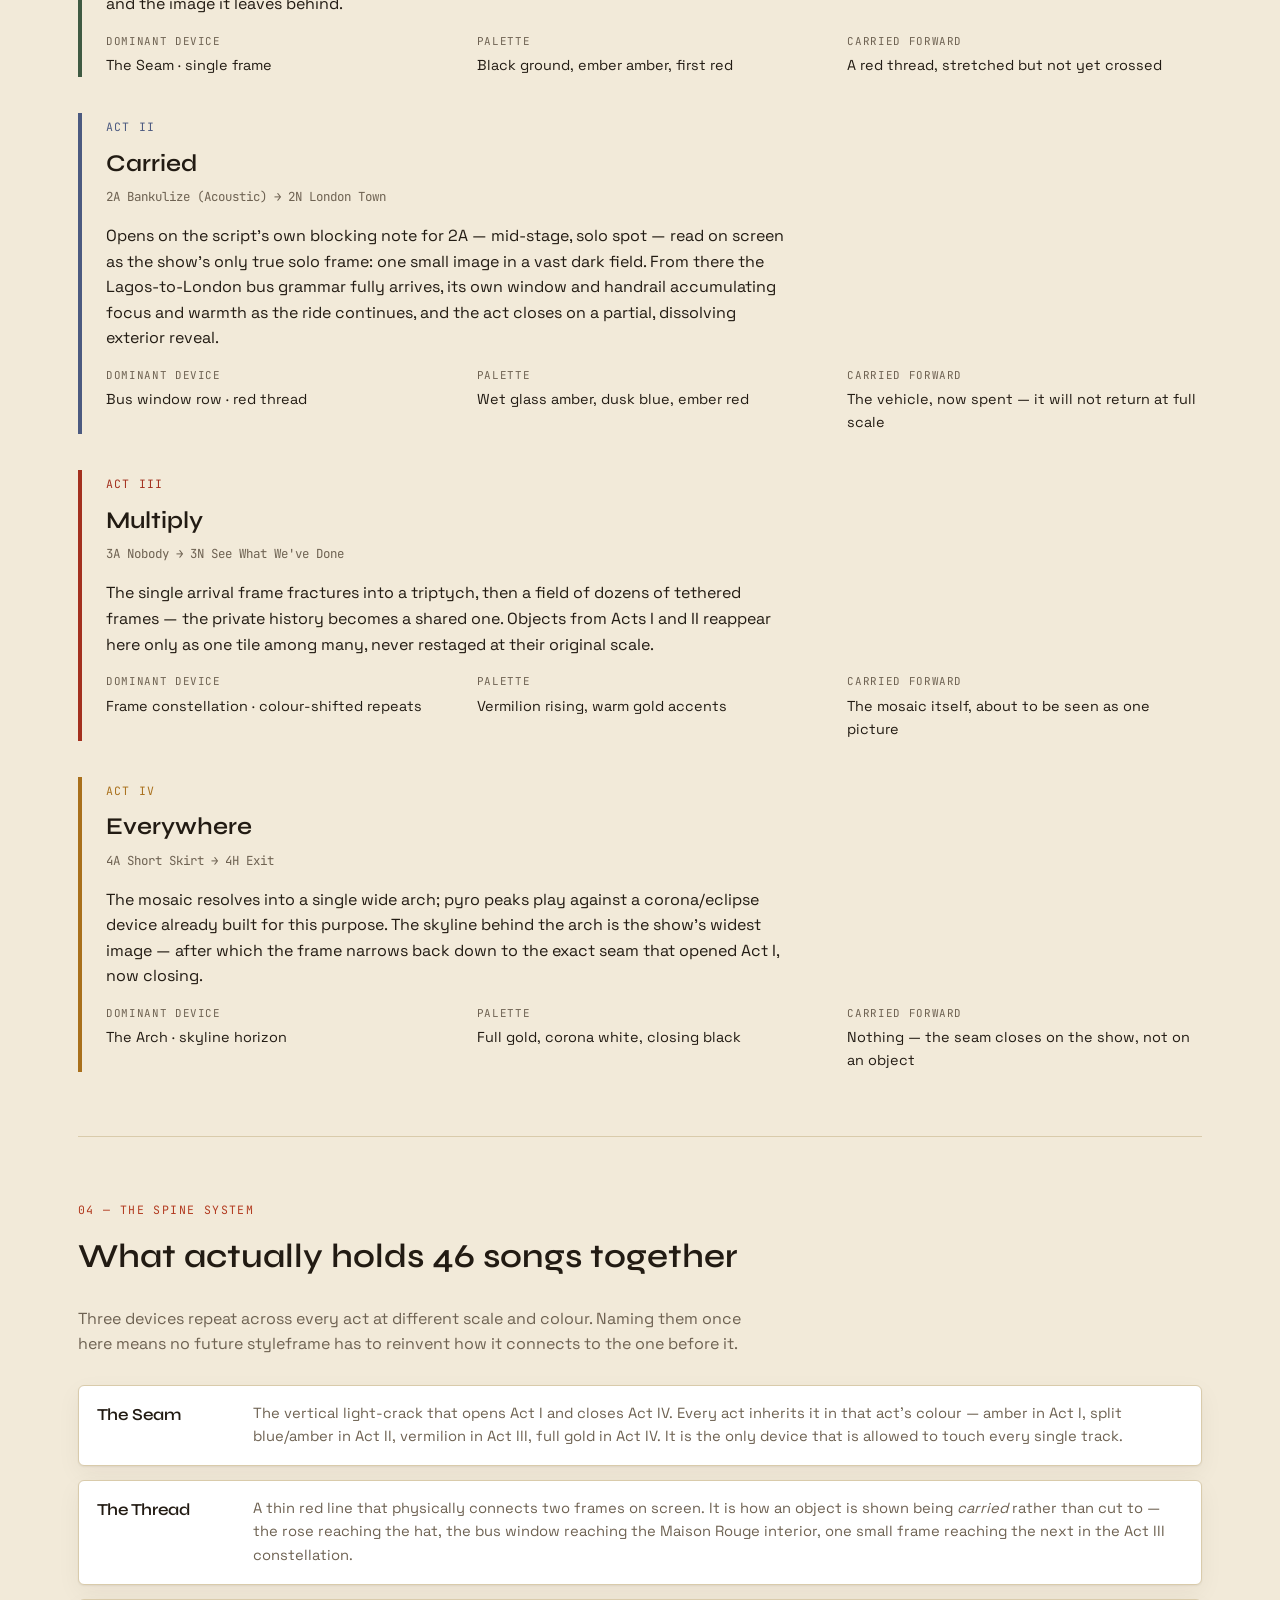
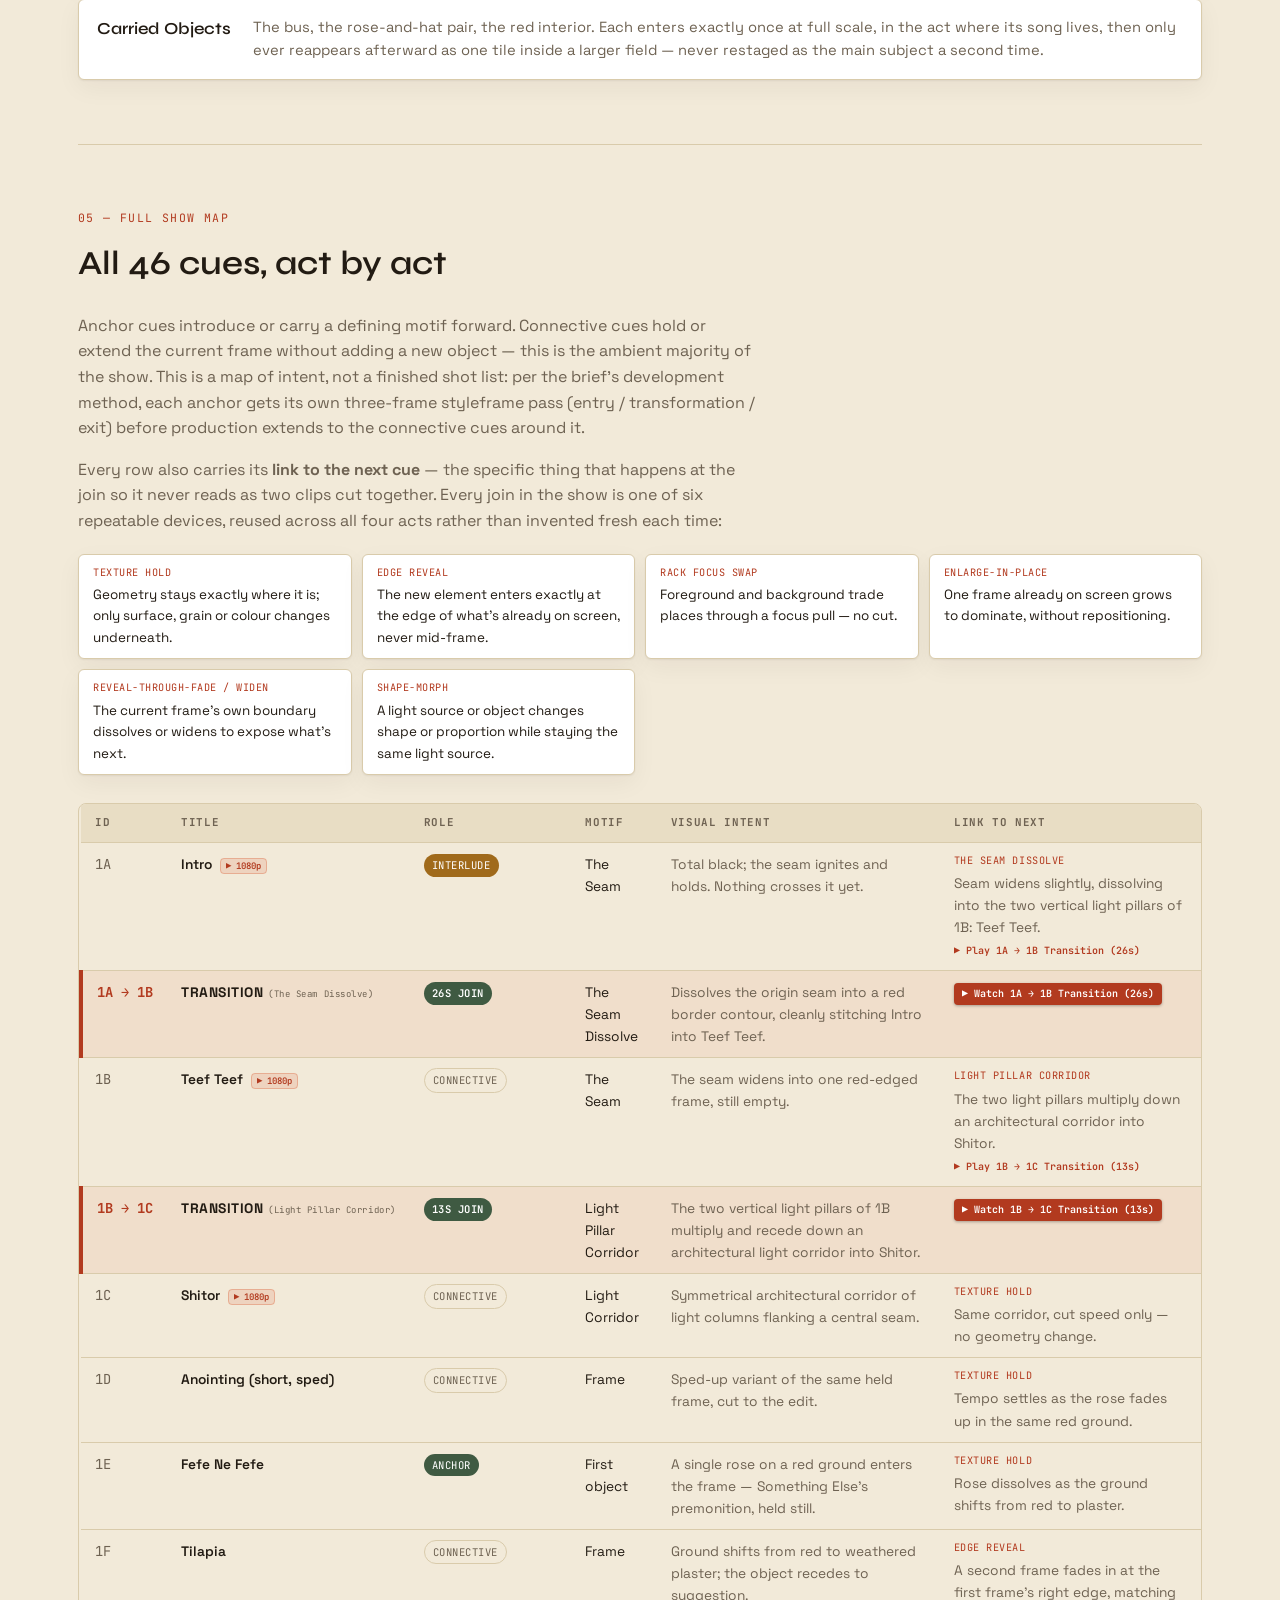
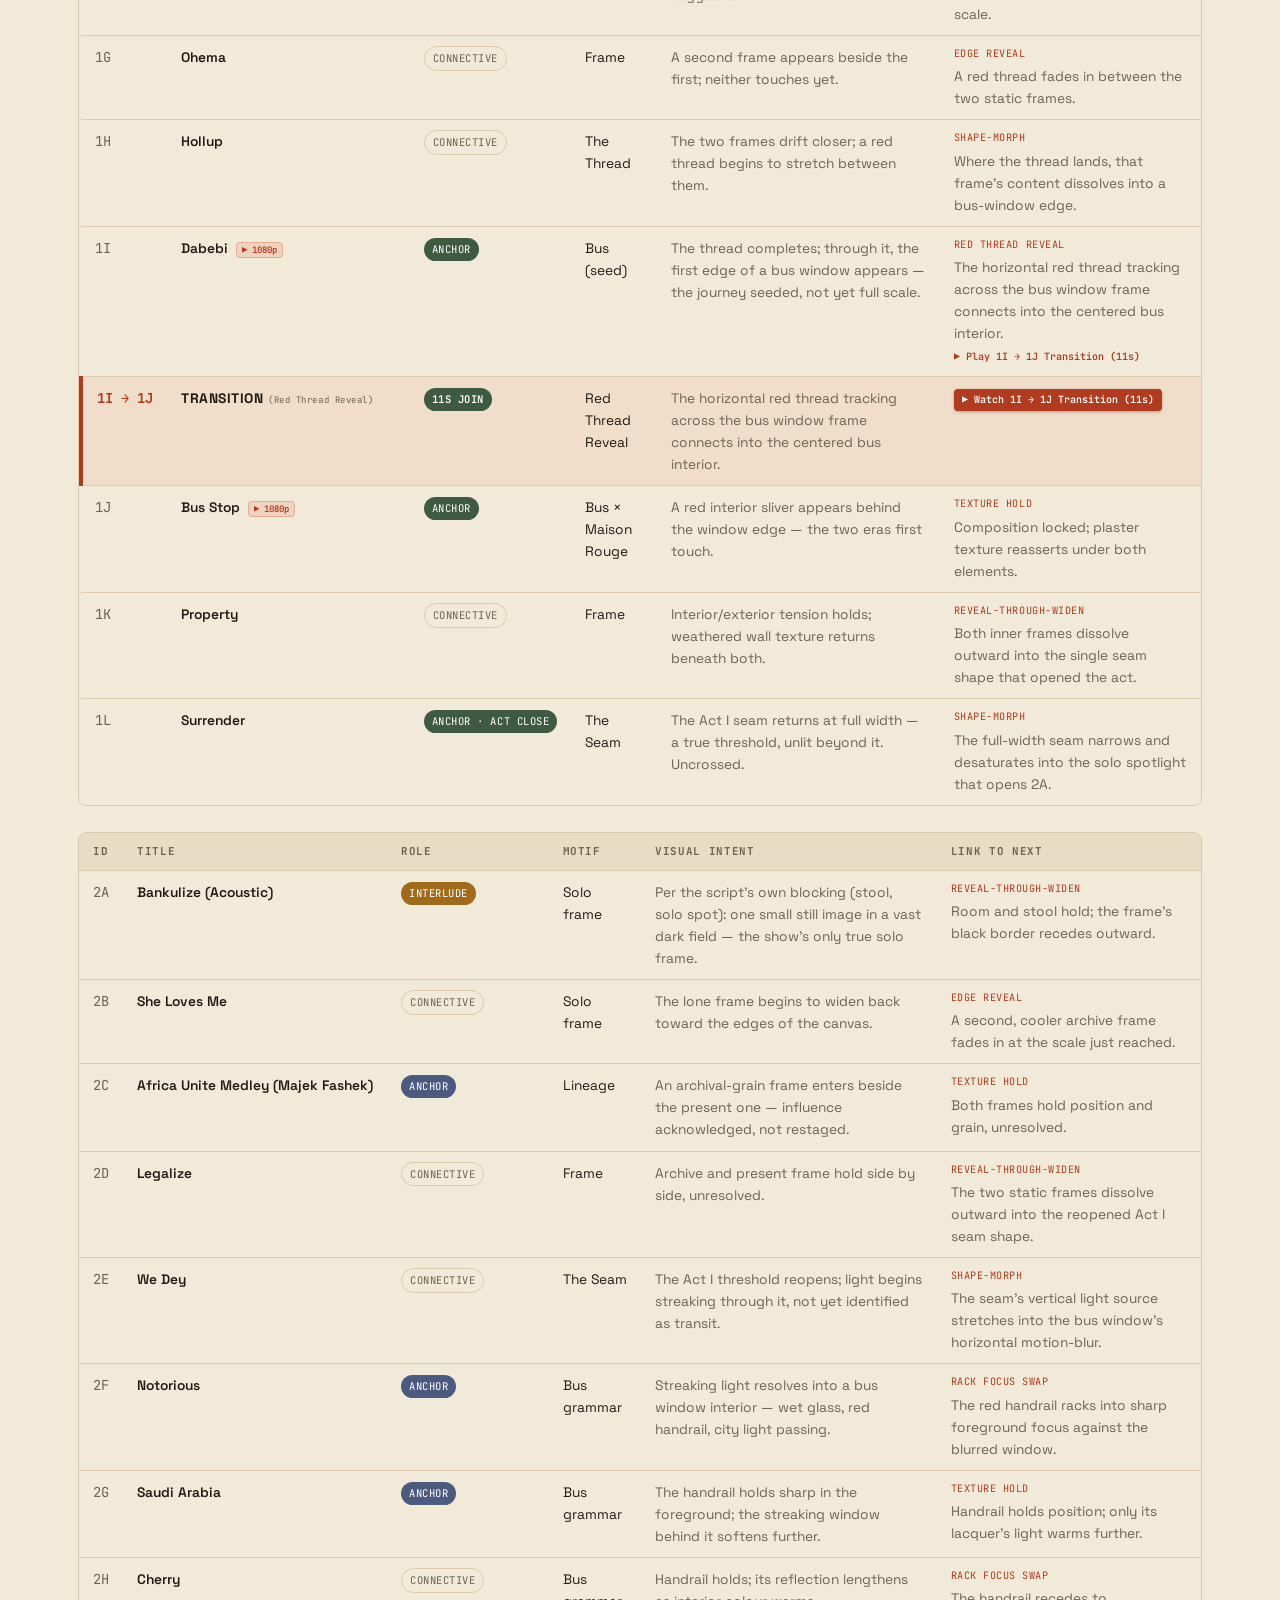
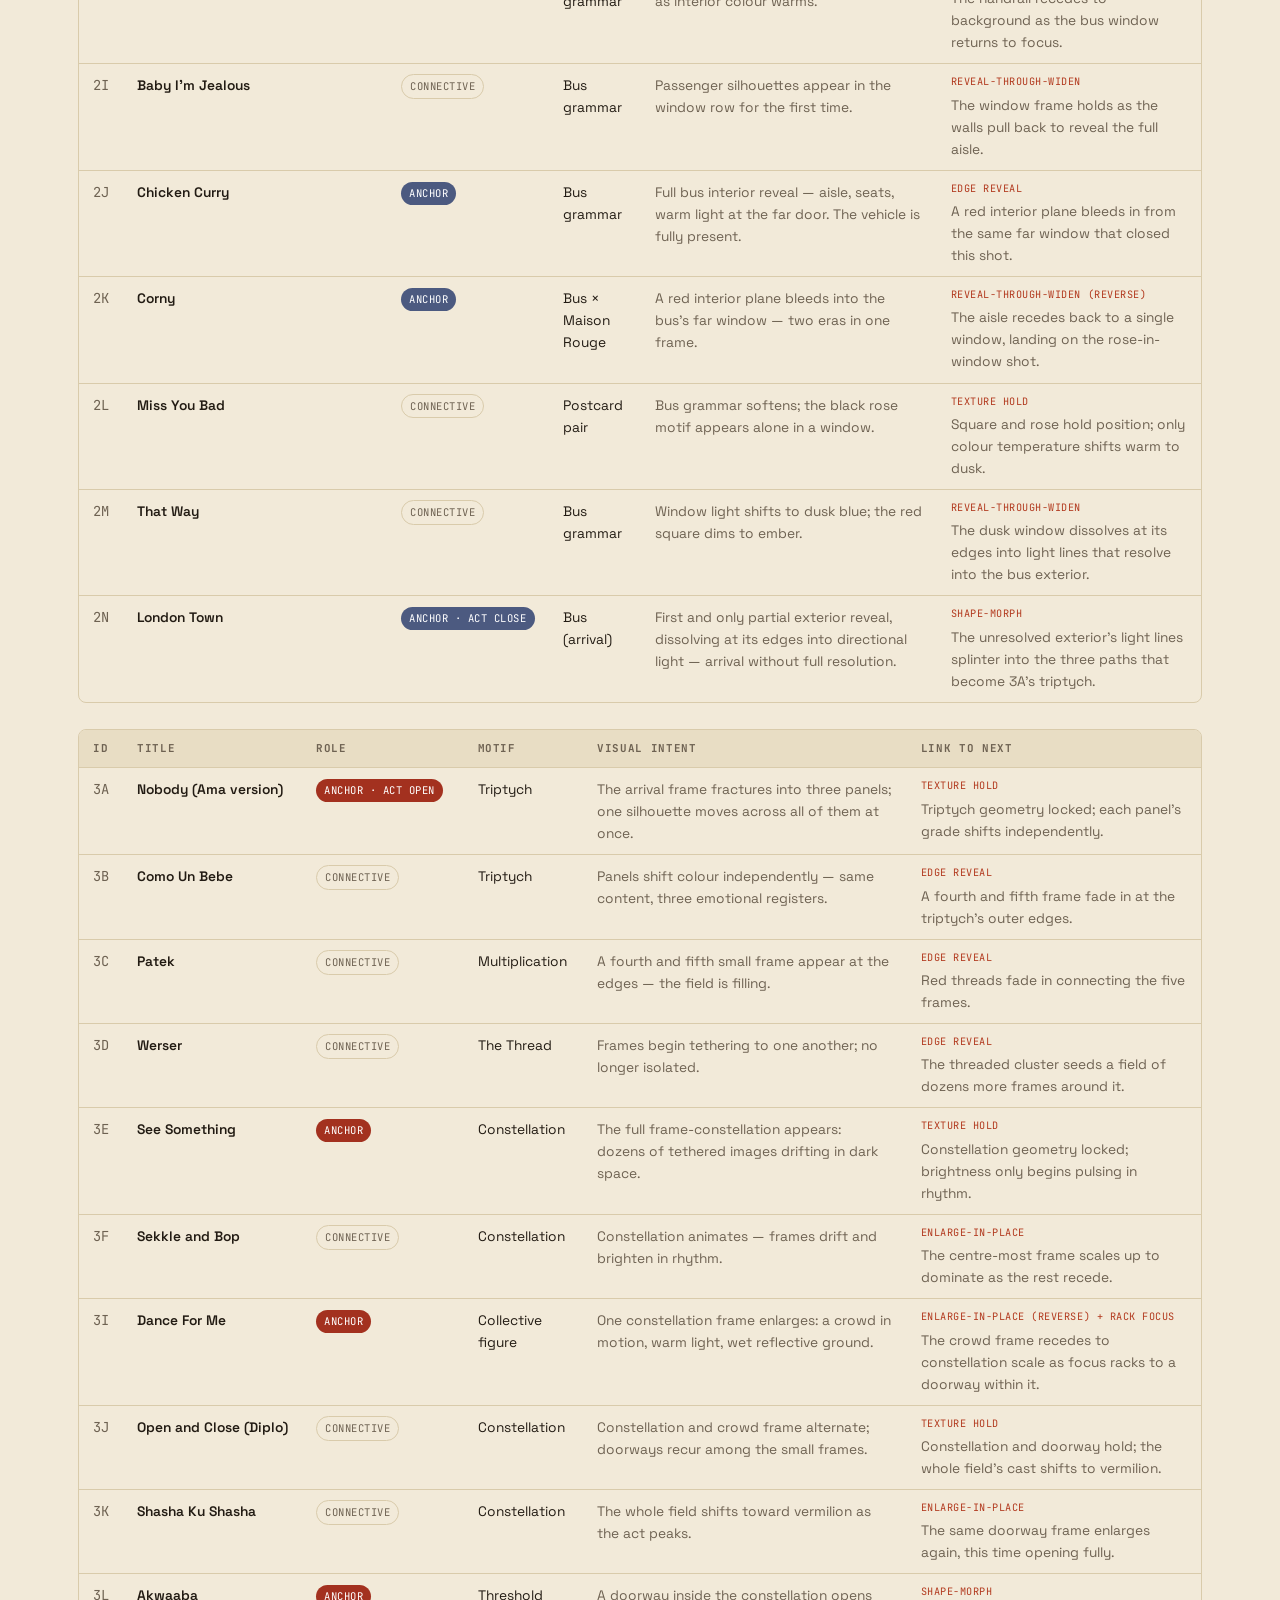
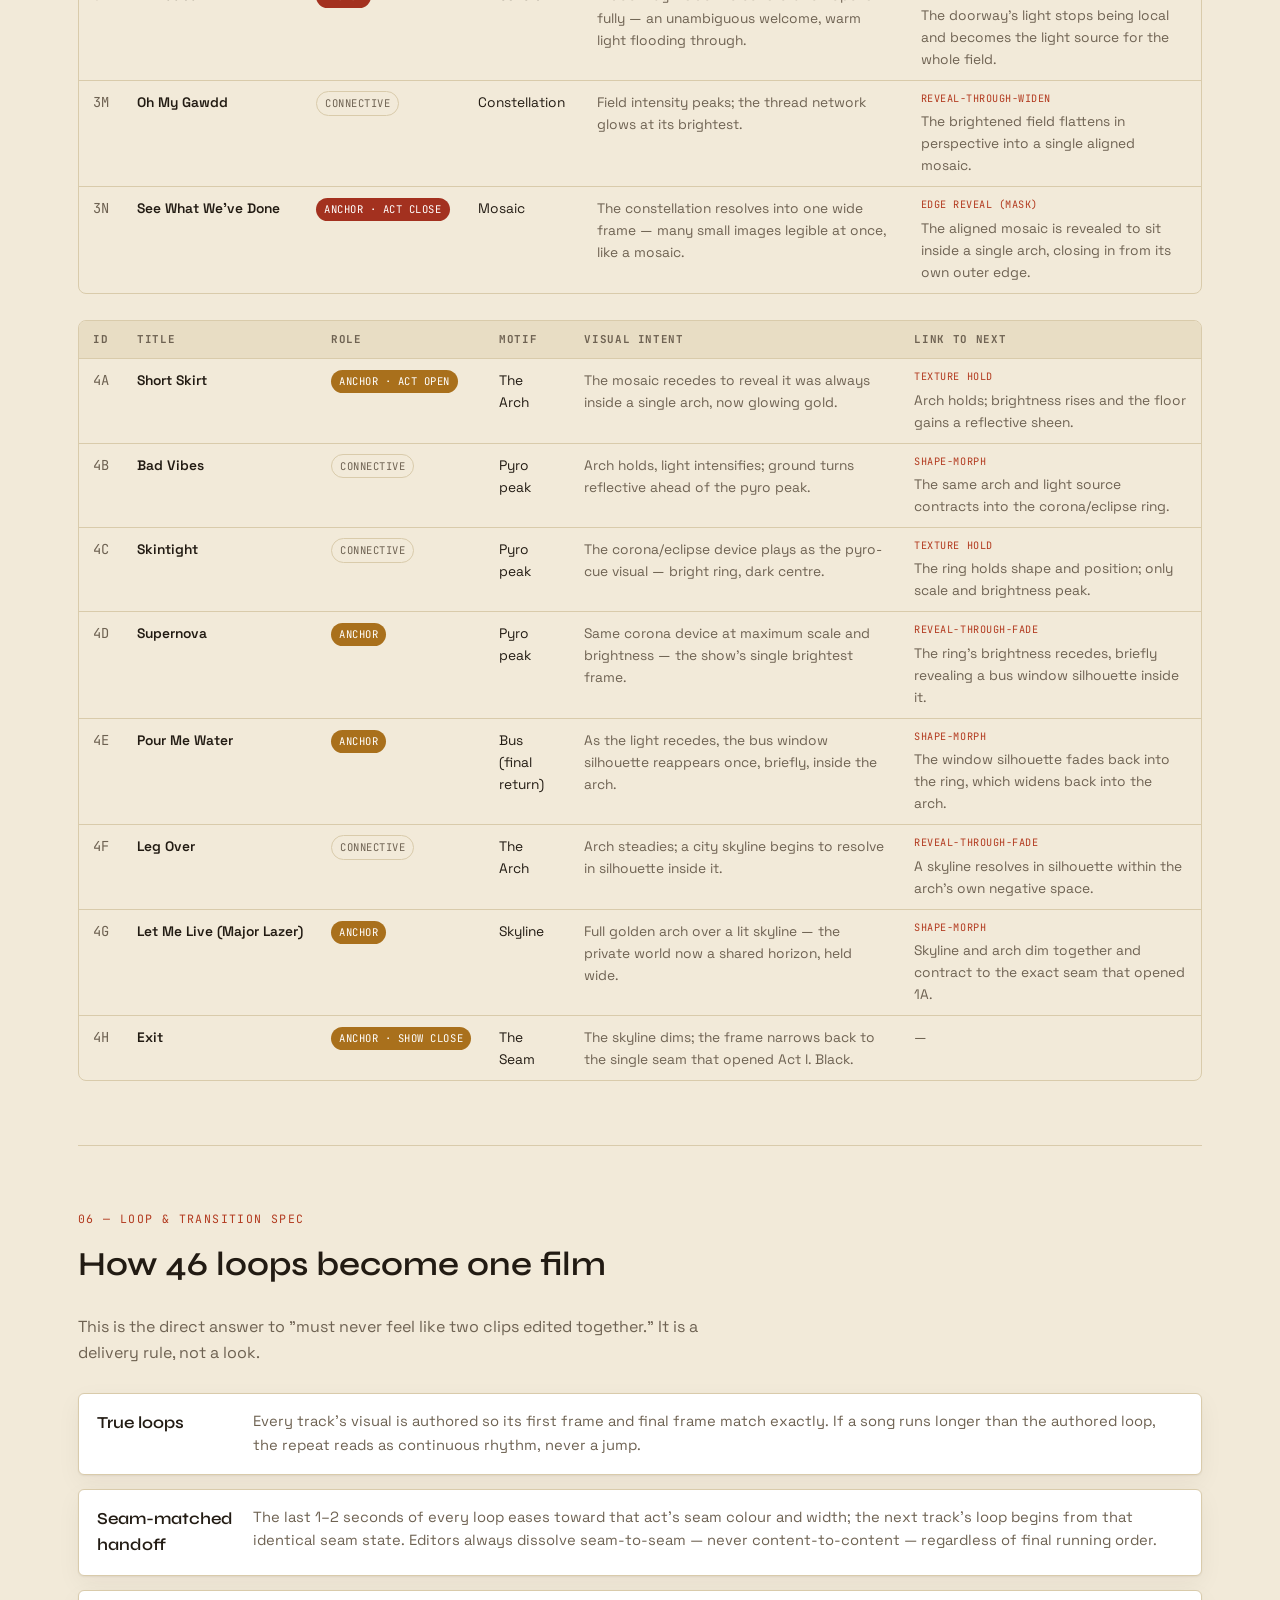
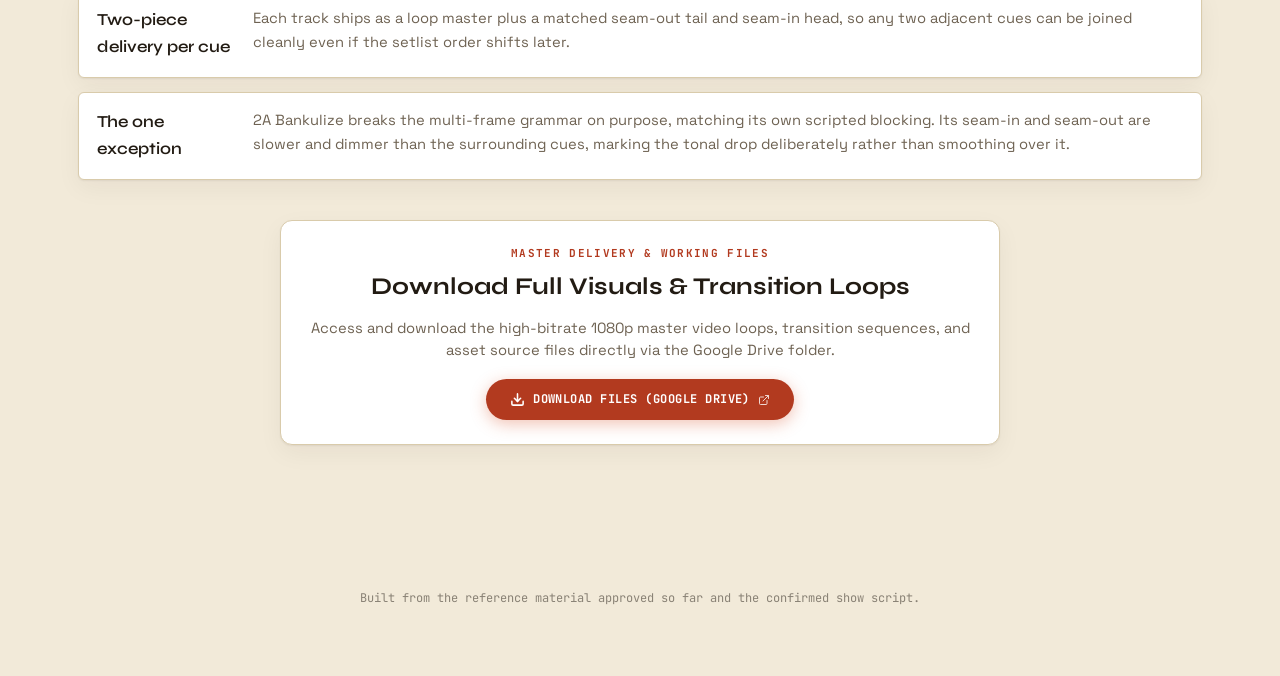
==== commit 0725c3c2: "Add final video loops for Act I (1D, 1E, 1F, 1G, 1H, 1K, 1L) and Act IV (4C Skintight) with high-res" ====
--- a/everywhere-is-carried.html
+++ b/everywhere-is-carried.html
@@ -435,11 +435,41 @@
       </div>
       <div class="meta"><div class="sf-id">1C</div><div class="sf-title">Shitor</div><span class="sf-status exists" style="background:var(--vermilion);">▶ FINAL VIDEO</span></div>
     </div>
-    <div class="sf-card"><img src="./assets/mr-eazi/cues/1D_anointing.png" alt="Plaster ground caught mid-flicker"><div class="meta"><div class="sf-id">1D</div><div class="sf-title">Anointing</div><span class="sf-status exists">✓</span></div></div>
-    <div class="sf-card"><img src="./assets/mr-eazi/cues/1E_fefe_ne_fefe.png" alt="Extreme close-up of the rose on red silk"><div class="meta"><div class="sf-id">1E</div><div class="sf-title">Fefe Ne Fefe</div><span class="sf-status exists">✓</span></div></div>
-    <div class="sf-card"><img src="./assets/mr-eazi/cues/1F_tilapia.png" alt="Rose and hat frame pair, dedicated generation"><div class="meta"><div class="sf-id">1F</div><div class="sf-title">Tilapia</div><span class="sf-status exists">✓</span></div></div>
-    <div class="sf-card"><img src="./assets/mr-eazi/cues/1G_ohema.png" alt="Two identical empty plaster frames side by side"><div class="meta"><div class="sf-id">1G</div><div class="sf-title">Ohema</div><span class="sf-status exists">✓</span></div></div>
-    <div class="sf-card"><img src="./assets/mr-eazi/cues/1H_hollup.png" alt="The two frames now joined by a taut glowing red thread"><div class="meta"><div class="sf-id">1H</div><div class="sf-title">Hollup</div><span class="sf-status exists">✓</span></div></div>
+    <div class="sf-card" style="border-left-color:var(--vermilion);">
+      <div style="position:relative;height:120px;background:#000;overflow:hidden;">
+        <video src="./assets/mr-eazi/videos/cues/1D_anointing.mp4" poster="./assets/mr-eazi/videos/posters/1D_anointing_poster.jpg" autoplay loop muted playsinline style="width:100%;height:100%;object-fit:cover;"></video>
+        <span style="position:absolute;top:6px;right:6px;background:var(--vermilion);color:#fff;font-family:'JetBrains Mono',monospace;font-size:9px;padding:2px 6px;border-radius:10px;font-weight:600;">▶ 1080p LOOP</span>
+      </div>
+      <div class="meta"><div class="sf-id">1D</div><div class="sf-title">Anointing</div><span class="sf-status exists" style="background:var(--vermilion);">▶ FINAL VIDEO</span></div>
+    </div>
+    <div class="sf-card" style="border-left-color:var(--vermilion);">
+      <div style="position:relative;height:120px;background:#000;overflow:hidden;">
+        <video src="./assets/mr-eazi/videos/cues/1E_fefe_ne_fefe.mp4" poster="./assets/mr-eazi/videos/posters/1E_fefe_ne_fefe_poster.jpg" autoplay loop muted playsinline style="width:100%;height:100%;object-fit:cover;"></video>
+        <span style="position:absolute;top:6px;right:6px;background:var(--vermilion);color:#fff;font-family:'JetBrains Mono',monospace;font-size:9px;padding:2px 6px;border-radius:10px;font-weight:600;">▶ 1080p LOOP</span>
+      </div>
+      <div class="meta"><div class="sf-id">1E</div><div class="sf-title">Fefe Ne Fefe</div><span class="sf-status exists" style="background:var(--vermilion);">▶ FINAL VIDEO</span></div>
+    </div>
+    <div class="sf-card" style="border-left-color:var(--vermilion);">
+      <div style="position:relative;height:120px;background:#000;overflow:hidden;">
+        <video src="./assets/mr-eazi/videos/cues/1F_tilapia.mp4" poster="./assets/mr-eazi/videos/posters/1F_tilapia_poster.jpg" autoplay loop muted playsinline style="width:100%;height:100%;object-fit:cover;"></video>
+        <span style="position:absolute;top:6px;right:6px;background:var(--vermilion);color:#fff;font-family:'JetBrains Mono',monospace;font-size:9px;padding:2px 6px;border-radius:10px;font-weight:600;">▶ 1080p LOOP</span>
+      </div>
+      <div class="meta"><div class="sf-id">1F</div><div class="sf-title">Tilapia</div><span class="sf-status exists" style="background:var(--vermilion);">▶ FINAL VIDEO</span></div>
+    </div>
+    <div class="sf-card" style="border-left-color:var(--vermilion);">
+      <div style="position:relative;height:120px;background:#000;overflow:hidden;">
+        <video src="./assets/mr-eazi/videos/cues/1G_ohema.mp4" poster="./assets/mr-eazi/videos/posters/1G_ohema_poster.jpg" autoplay loop muted playsinline style="width:100%;height:100%;object-fit:cover;"></video>
+        <span style="position:absolute;top:6px;right:6px;background:var(--vermilion);color:#fff;font-family:'JetBrains Mono',monospace;font-size:9px;padding:2px 6px;border-radius:10px;font-weight:600;">▶ 1080p LOOP</span>
+      </div>
+      <div class="meta"><div class="sf-id">1G</div><div class="sf-title">Ohema</div><span class="sf-status exists" style="background:var(--vermilion);">▶ FINAL VIDEO</span></div>
+    </div>
+    <div class="sf-card" style="border-left-color:var(--vermilion);">
+      <div style="position:relative;height:120px;background:#000;overflow:hidden;">
+        <video src="./assets/mr-eazi/videos/cues/1H_hollup.mp4" poster="./assets/mr-eazi/videos/posters/1H_hollup_poster.jpg" autoplay loop muted playsinline style="width:100%;height:100%;object-fit:cover;"></video>
+        <span style="position:absolute;top:6px;right:6px;background:var(--vermilion);color:#fff;font-family:'JetBrains Mono',monospace;font-size:9px;padding:2px 6px;border-radius:10px;font-weight:600;">▶ 1080p LOOP</span>
+      </div>
+      <div class="meta"><div class="sf-id">1H</div><div class="sf-title">Hollup</div><span class="sf-status exists" style="background:var(--vermilion);">▶ FINAL VIDEO</span></div>
+    </div>
     <div class="sf-card" style="border-left-color:var(--vermilion);">
       <div style="position:relative;height:120px;background:#000;overflow:hidden;">
         <video src="./assets/mr-eazi/videos/cues/1I_dabebi.mp4" poster="./assets/mr-eazi/videos/posters/1I_dabebi_poster.jpg" autoplay loop muted playsinline style="width:100%;height:100%;object-fit:cover;"></video>
@@ -468,8 +498,20 @@
       </div>
       <div class="meta"><div class="sf-id">1J</div><div class="sf-title">Bus Stop</div><span class="sf-status exists" style="background:var(--vermilion);">▶ FINAL VIDEO</span></div>
     </div>
-    <div class="sf-card"><img src="./assets/mr-eazi/cues/1K_property.png" alt="Window and red glow settled, plaster texture visible beneath"><div class="meta"><div class="sf-id">1K</div><div class="sf-title">Property</div><span class="sf-status exists">✓</span></div></div>
-    <div class="sf-card"><div class="ph"></div><div class="meta"><div class="sf-id">1L</div><div class="sf-title">Surrender</div><span class="sf-status exists">✓</span></div></div>
+    <div class="sf-card" style="border-left-color:var(--vermilion);">
+      <div style="position:relative;height:120px;background:#000;overflow:hidden;">
+        <video src="./assets/mr-eazi/videos/cues/1K_property.mp4" poster="./assets/mr-eazi/videos/posters/1K_property_poster.jpg" autoplay loop muted playsinline style="width:100%;height:100%;object-fit:cover;"></video>
+        <span style="position:absolute;top:6px;right:6px;background:var(--vermilion);color:#fff;font-family:'JetBrains Mono',monospace;font-size:9px;padding:2px 6px;border-radius:10px;font-weight:600;">▶ 1080p LOOP</span>
+      </div>
+      <div class="meta"><div class="sf-id">1K</div><div class="sf-title">Property</div><span class="sf-status exists" style="background:var(--vermilion);">▶ FINAL VIDEO</span></div>
+    </div>
+    <div class="sf-card" style="border-left-color:var(--vermilion);">
+      <div style="position:relative;height:120px;background:#000;overflow:hidden;">
+        <video src="./assets/mr-eazi/videos/cues/1L_surrender.mp4" poster="./assets/mr-eazi/videos/posters/1L_surrender_poster.jpg" autoplay loop muted playsinline style="width:100%;height:100%;object-fit:cover;"></video>
+        <span style="position:absolute;top:6px;right:6px;background:var(--vermilion);color:#fff;font-family:'JetBrains Mono',monospace;font-size:9px;padding:2px 6px;border-radius:10px;font-weight:600;">▶ 1080p LOOP</span>
+      </div>
+      <div class="meta"><div class="sf-id">1L</div><div class="sf-title">Surrender</div><span class="sf-status exists" style="background:var(--vermilion);">▶ FINAL VIDEO</span></div>
+    </div>
   </div>
 
   <div class="sf-act-heading" style="--act-c:var(--act2)">Act II — Carried</div>
@@ -510,7 +552,13 @@
   <div class="sf-grid" style="--act-c:var(--act4)">
     <div class="sf-card"><div class="ph"></div><div class="meta"><div class="sf-id">4A</div><div class="sf-title">Short Skirt</div><span class="sf-status pending"></span></div></div>
     <div class="sf-card"><div class="ph"></div><div class="meta"><div class="sf-id">4B</div><div class="sf-title">Bad Vibes</div><span class="sf-status pending"></span></div></div>
-    <div class="sf-card"><img src="./assets/mr-eazi/cues/4C_skintight.png" alt="Eclipse corona ring"><div class="meta"><div class="sf-id">4C</div><div class="sf-title">Skintight</div><span class="sf-status exists">✓</span></div></div>
+    <div class="sf-card" style="border-left-color:var(--vermilion);">
+      <div style="position:relative;height:120px;background:#000;overflow:hidden;">
+        <video src="./assets/mr-eazi/videos/cues/4C_skintight.mp4" poster="./assets/mr-eazi/videos/posters/4C_skintight_poster.jpg" autoplay loop muted playsinline style="width:100%;height:100%;object-fit:cover;"></video>
+        <span style="position:absolute;top:6px;right:6px;background:var(--vermilion);color:#fff;font-family:'JetBrains Mono',monospace;font-size:9px;padding:2px 6px;border-radius:10px;font-weight:600;">▶ 1080p LOOP</span>
+      </div>
+      <div class="meta"><div class="sf-id">4C</div><div class="sf-title">Skintight</div><span class="sf-status exists" style="background:var(--vermilion);">▶ FINAL VIDEO</span></div>
+    </div>
     <div class="sf-card"><div class="ph"></div><div class="meta"><div class="sf-id">4D</div><div class="sf-title">Supernova</div><span class="sf-status pending"></span></div></div>
     <div class="sf-card"><div class="ph"></div><div class="meta"><div class="sf-id">4E</div><div class="sf-title">Pour Me Water</div><span class="sf-status pending"></span></div></div>
     <div class="sf-card"><div class="ph"></div><div class="meta"><div class="sf-id">4F</div><div class="sf-title">Leg Over</div><span class="sf-status pending"></span></div></div>
